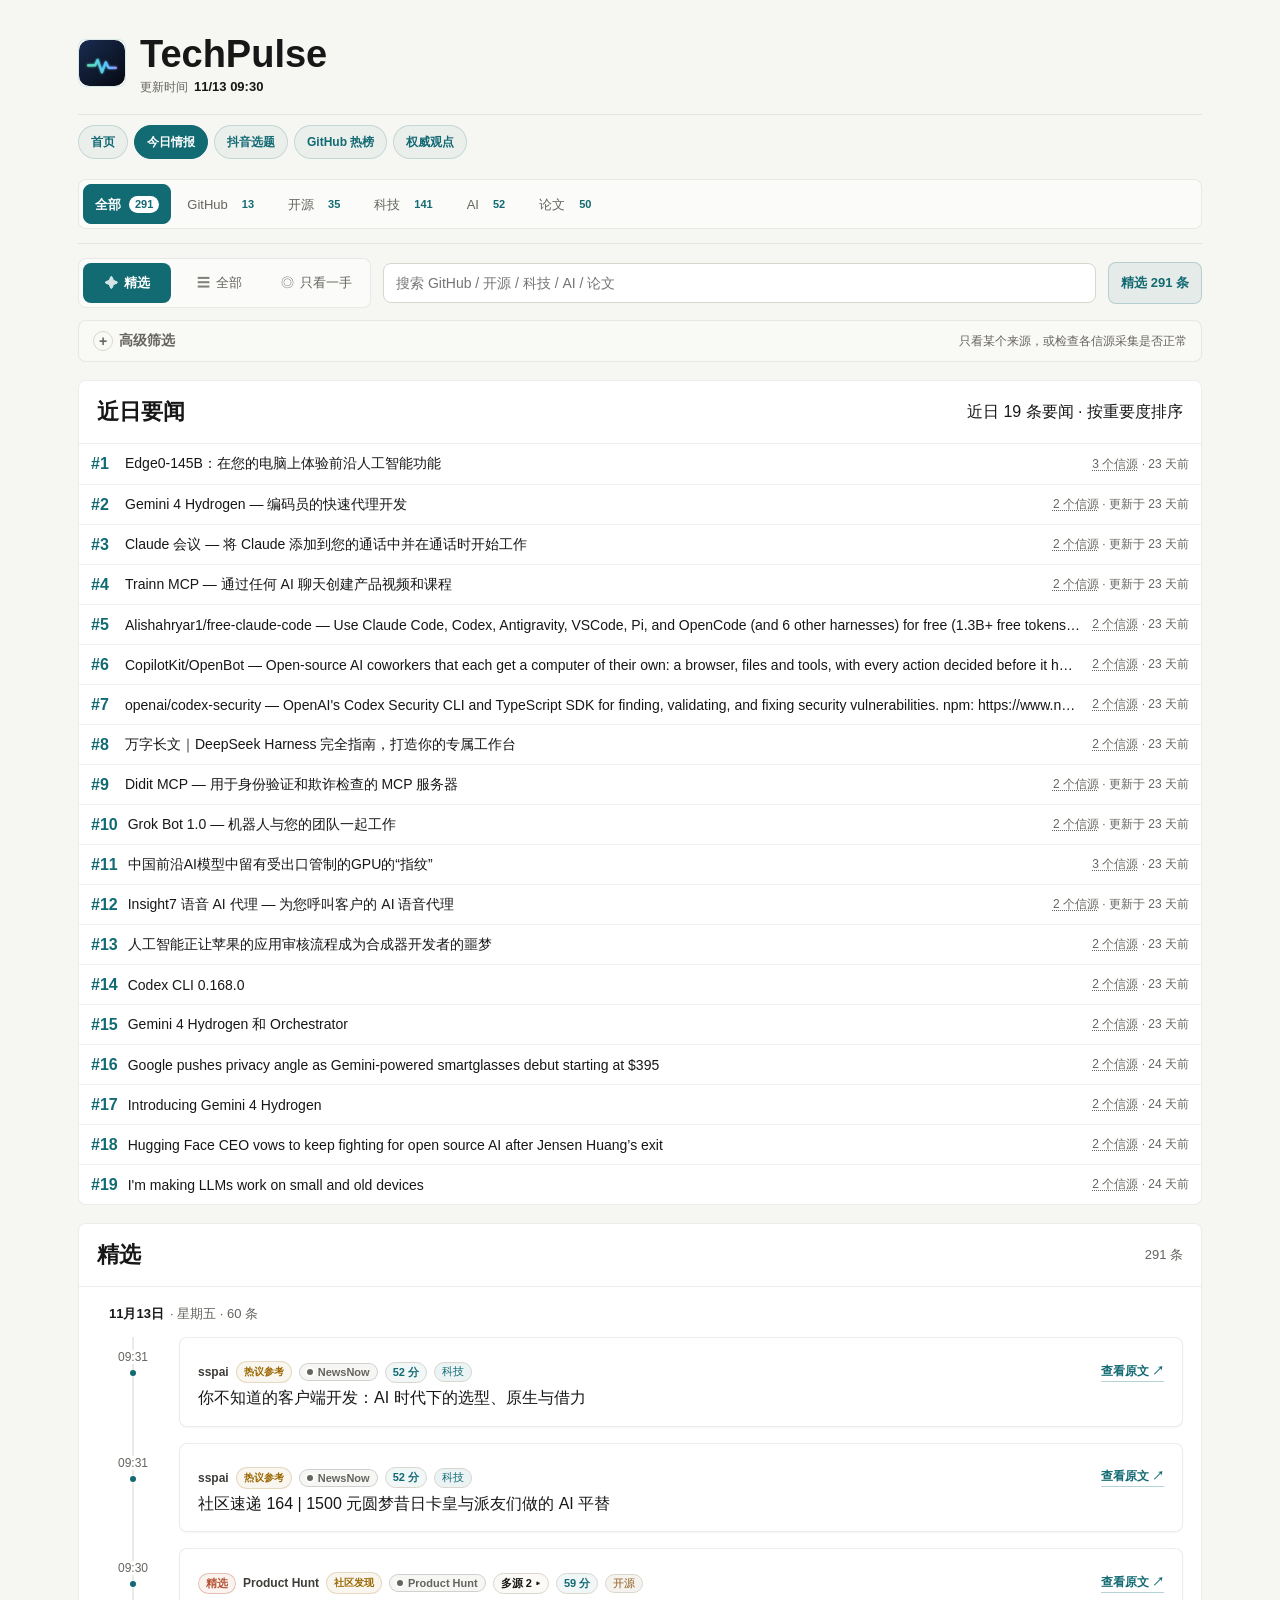
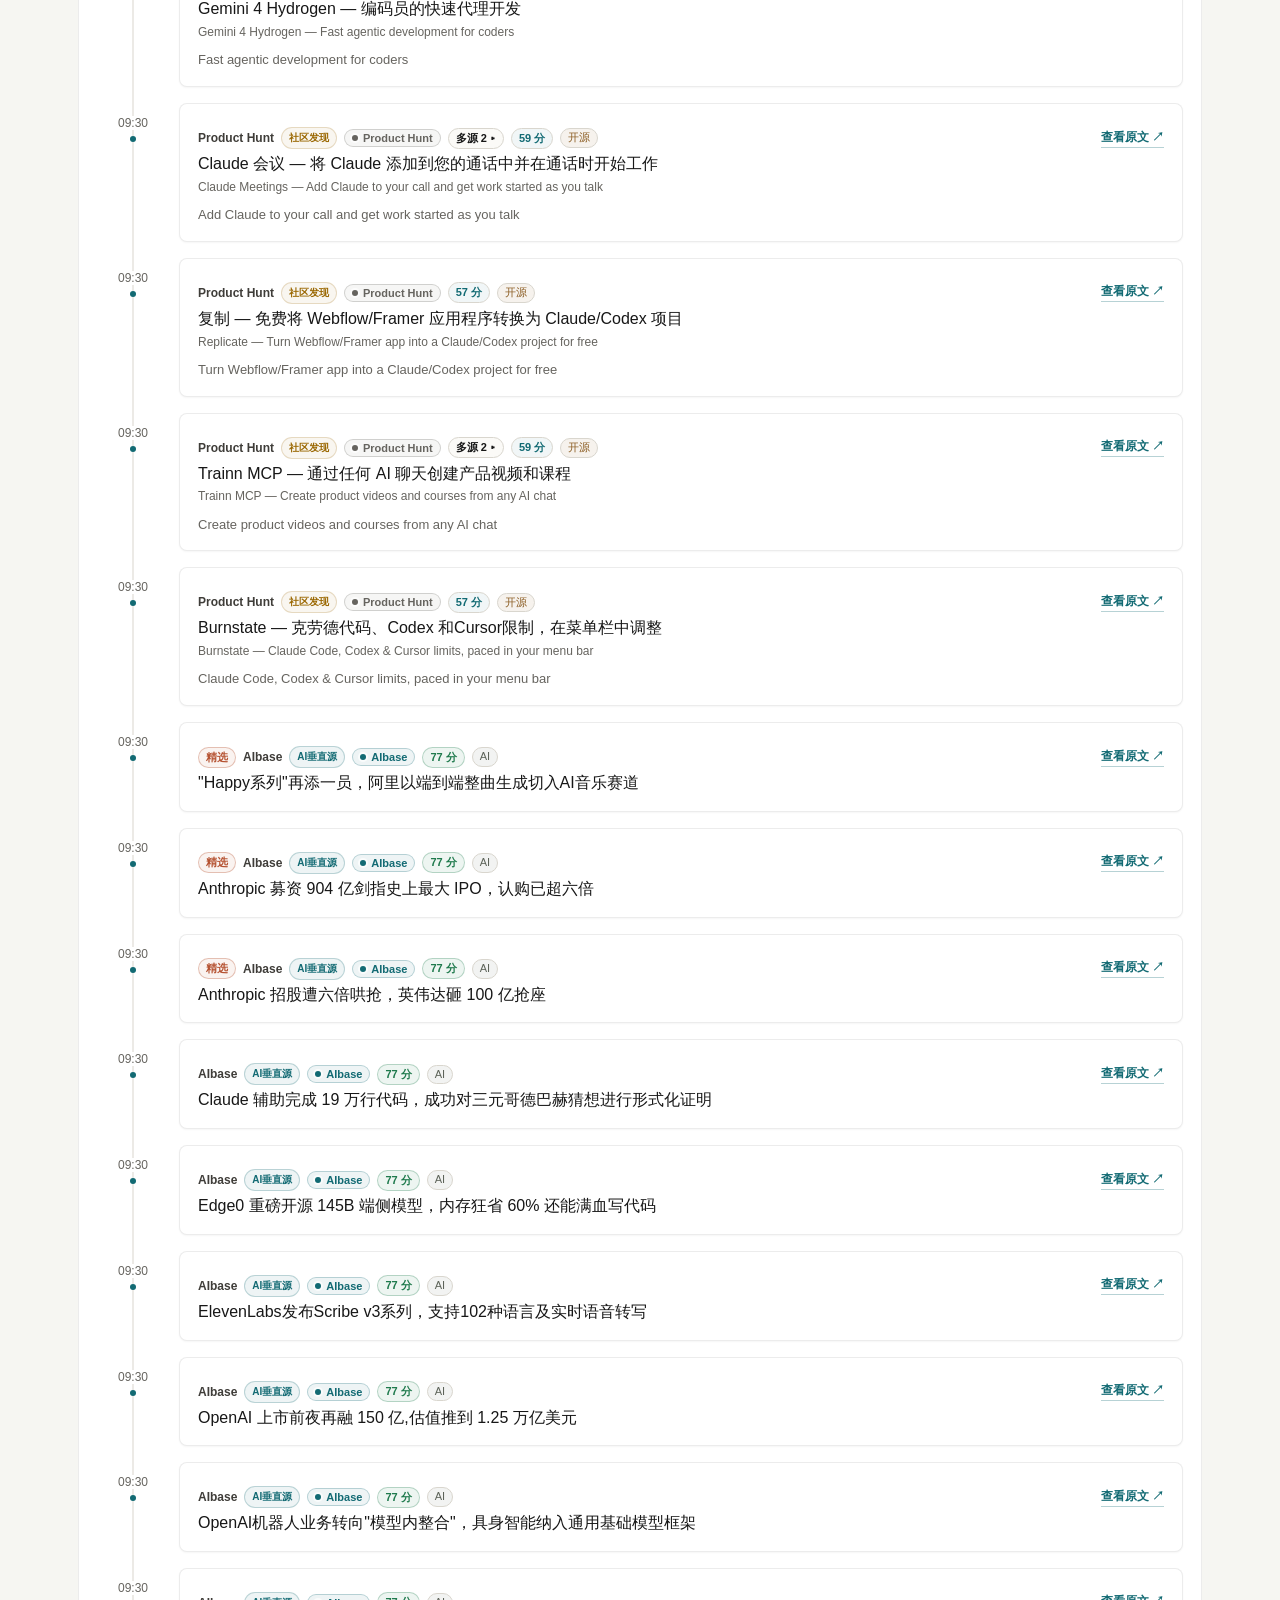
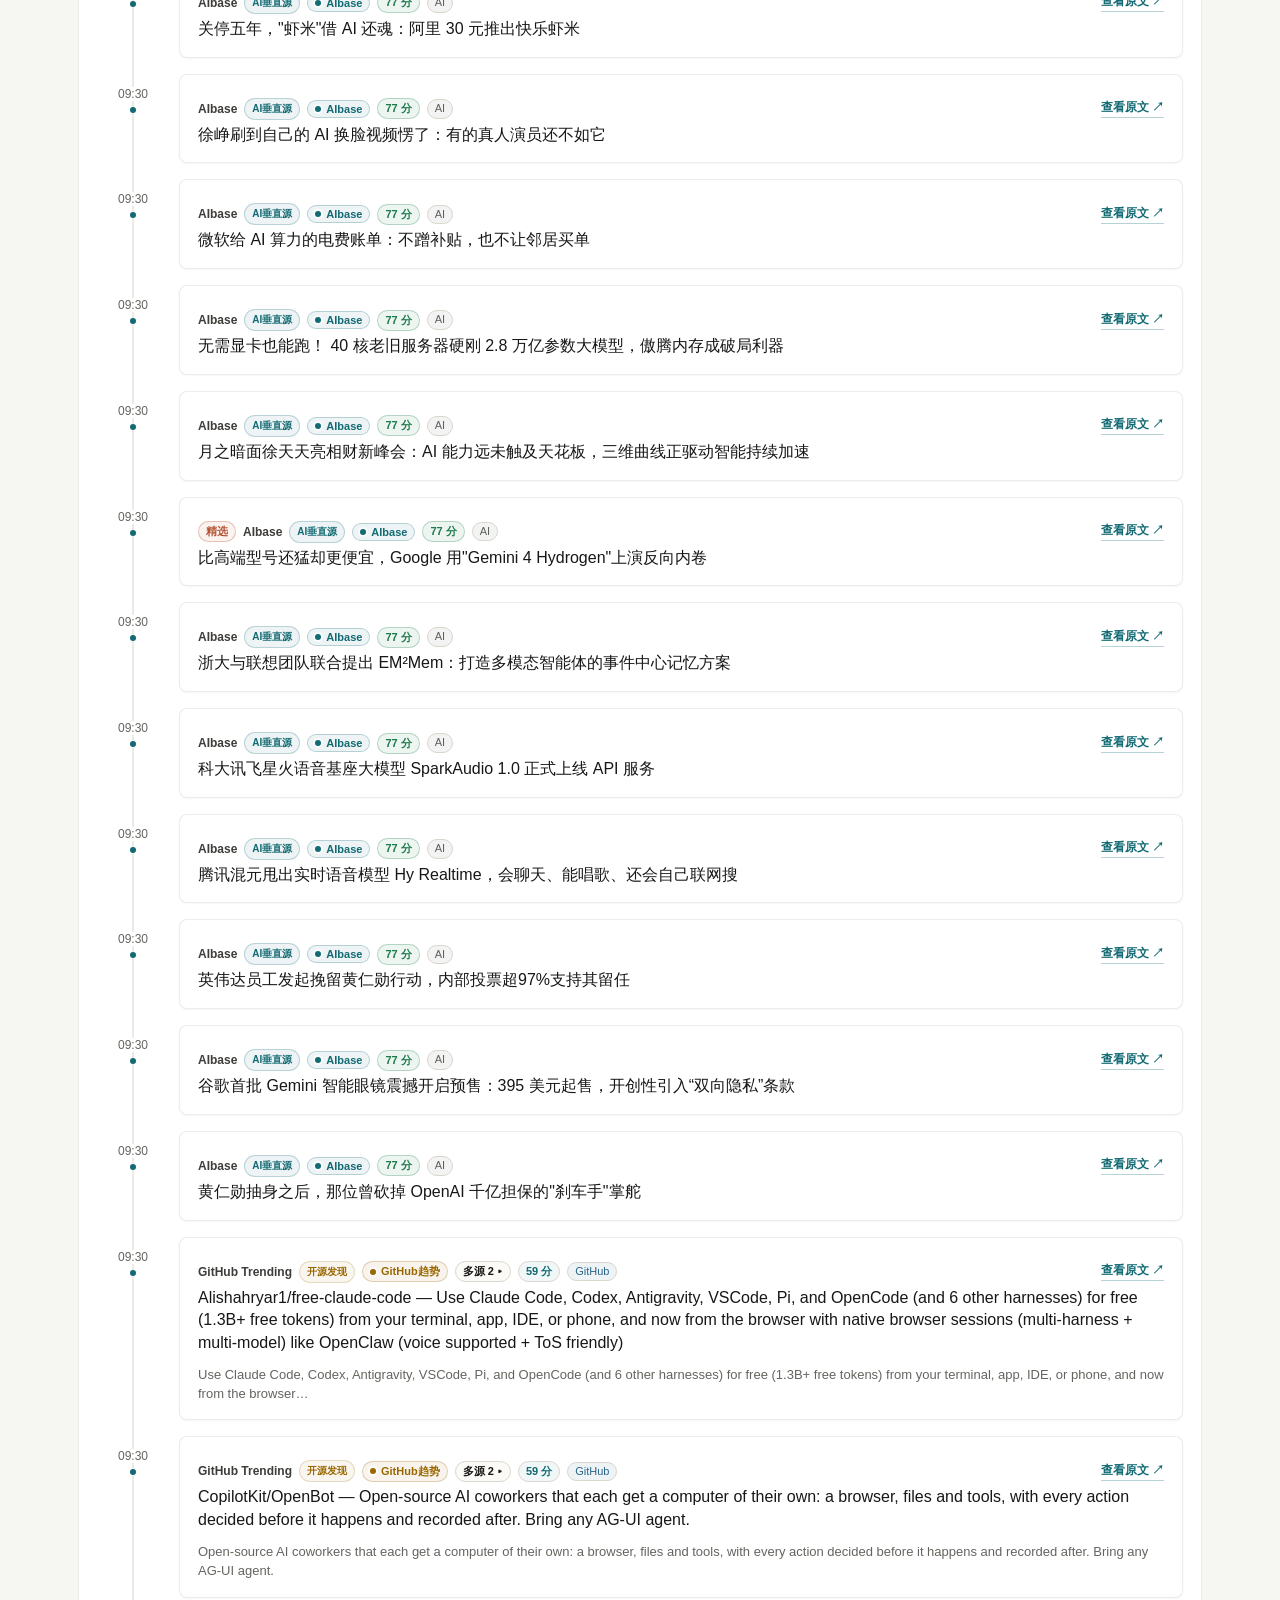
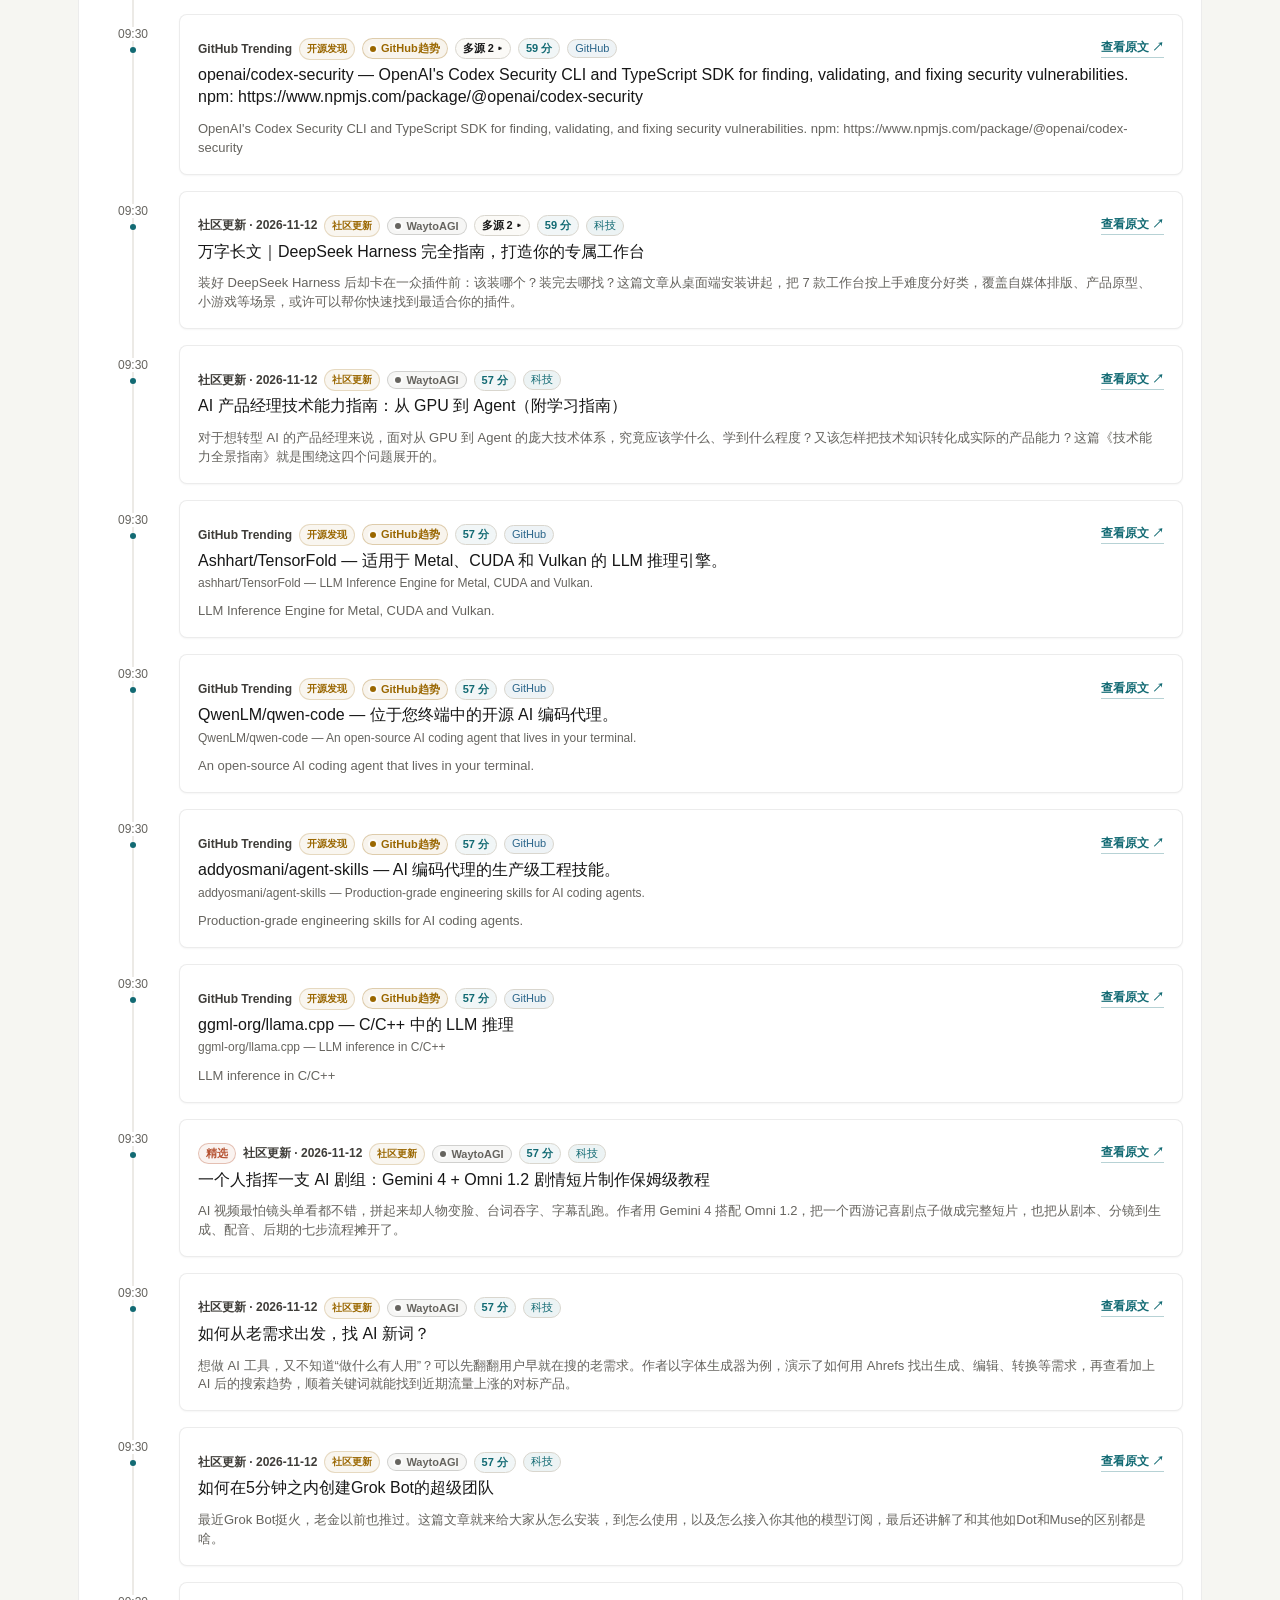
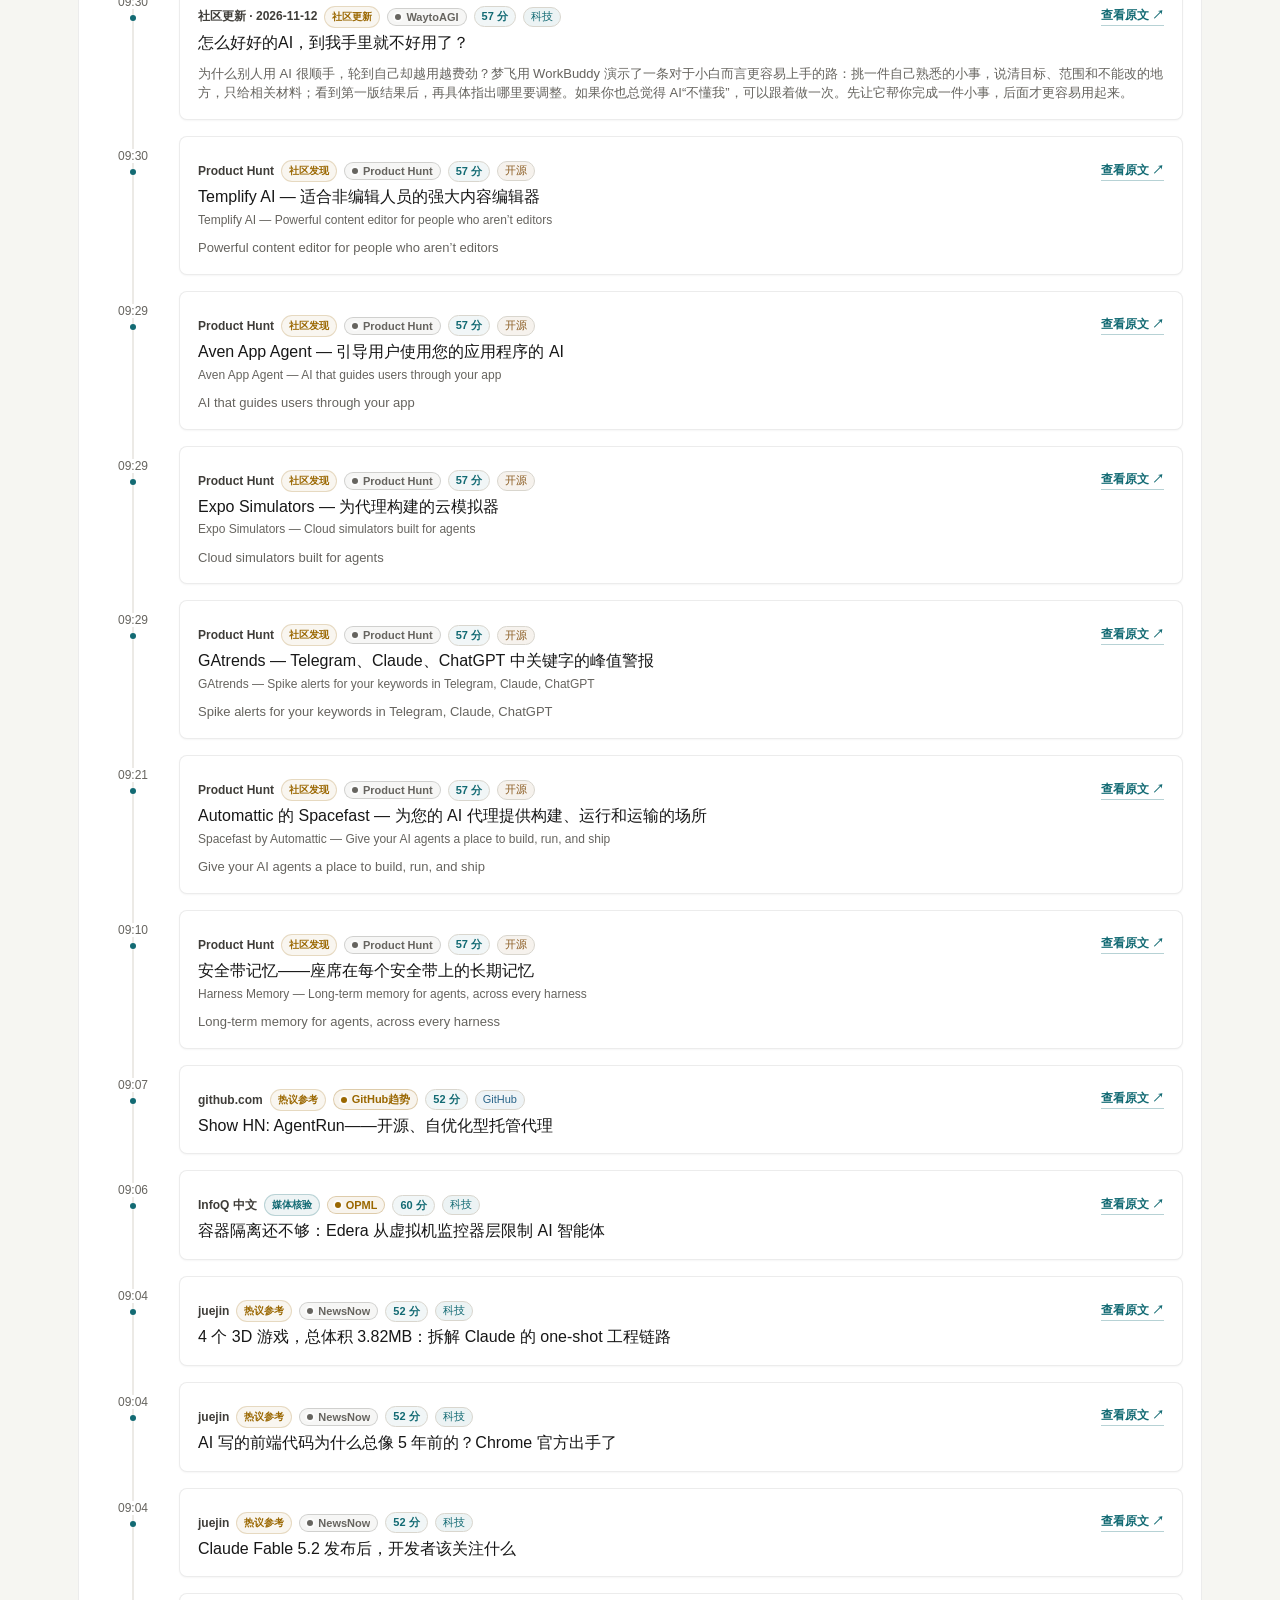
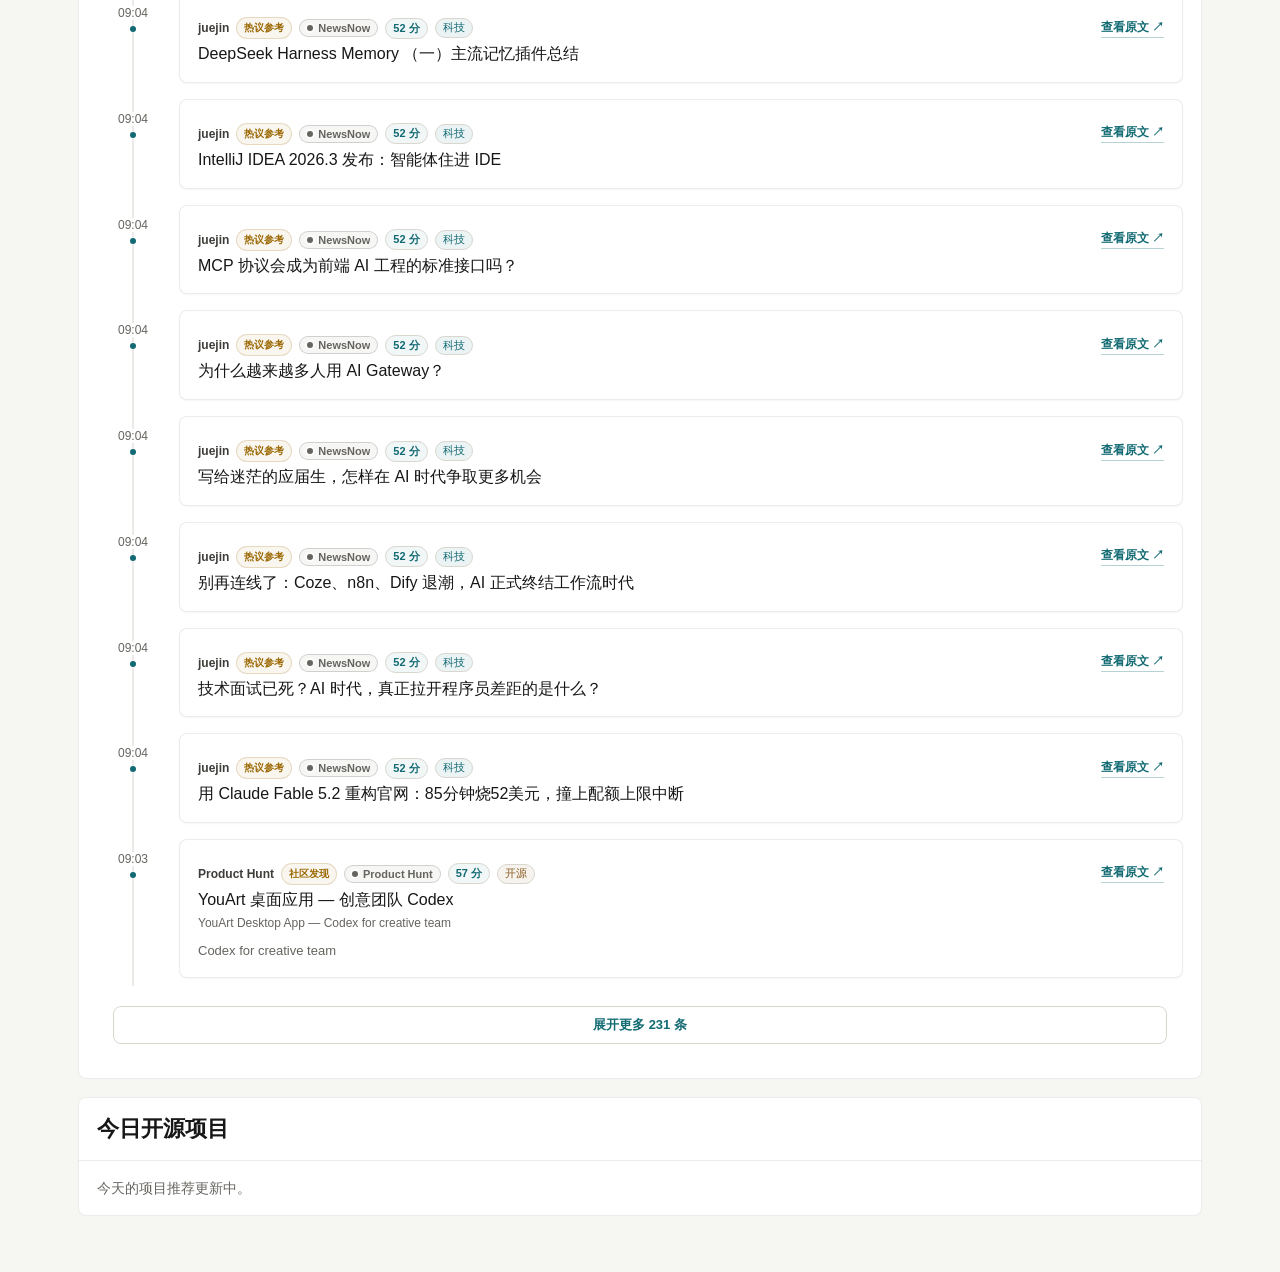
==== dashboard.html @ 5872a414 "feat: add overview homepage and subpage navigation" ====
<!doctype html>
<html lang="zh-CN" data-radar-view="mobile">
  <head>
    <meta charset="UTF-8" />
    <meta name="viewport" content="width=device-width, initial-scale=1.0" />
    <title>TechPulse｜一手科技与 AI 情报看板</title>
    <meta
      name="description"
      content="自动整理 GitHub 新动态、实用开源项目、科技前沿、AI 动态与 AI 论文；官方来源优先，原文直达。"
    />
    <link rel="alternate" type="application/rss+xml" title="TechPulse" href="/data/feed.xml" />
    <meta property="og:title" content="TechPulse｜一手科技与 AI 情报看板" />
    <meta
      property="og:description"
      content="自动整理 GitHub 新动态、实用开源项目、科技前沿、AI 动态与 AI 论文；官方来源优先，原文直达。"
    />
    <meta property="og:type" content="website" />
    <meta property="og:site_name" content="TechPulse" />
    <meta property="og:image:width" content="1200" />
    <meta property="og:image:height" content="630" />
    <meta property="og:image:alt" content="TechPulse 一手科技与 AI 情报看板" />
    <meta name="application-name" content="TechPulse" />
    <meta name="theme-color" content="#f6f6f2" />
    <meta name="mobile-web-app-capable" content="yes" />
    <meta name="apple-mobile-web-app-title" content="TechPulse" />
    <meta name="apple-mobile-web-app-capable" content="yes" />
    <meta name="apple-mobile-web-app-status-bar-style" content="default" />
    <meta name="twitter:card" content="summary_large_image" />
    <meta name="twitter:title" content="TechPulse｜一手科技与 AI 情报看板" />
    <meta
      name="twitter:description"
      content="自动整理 GitHub 新动态、实用开源项目、科技前沿、AI 动态与 AI 论文；官方来源优先，原文直达。"
    />
    <link rel="icon" href="./assets/logo.svg" type="image/svg+xml" />
    <link rel="icon" href="./assets/icons/favicon-32.png" sizes="32x32" type="image/png" />
    <link rel="apple-touch-icon" href="./assets/icons/apple-touch-icon.png" sizes="180x180" />
    <link rel="manifest" href="./site.webmanifest" />
    <script src="./assets/i18n/zh.js?v=i18n-1013a"></script>
    <script src="./assets/i18n.js?v=i18n-1013a"></script>
    <link rel="stylesheet" href="./assets/styles.css?v=home-subpages-1016a" />
    <link rel="stylesheet" href="./assets/service-status.css?v=20260909" />
  </head>
  <body data-dashboard-view="news">
    <a class="skip-link" href="#dashboardContent">跳到主要内容</a>
    <main class="shell" id="dashboardContent">
      <header class="hero">
        <div class="hero-main">
          <div class="hero-headline">
            <img class="hero-logo" src="./assets/logo.svg" alt="TechPulse Logo" />
            <div>
              <h1>TechPulse</h1>
              <div class="hero-updated hero-view-row">
                <span class="updated-label">更新时间</span>
                <span class="updated" id="updatedAt">加载中...</span>
              </div>
            </div>
          </div>
        </div>
        <nav class="dashboard-view-nav" aria-label="TechPulse 子页面">
          <a href="index.html">首页</a>
          <a href="dashboard.html?view=news" data-view-link="news">今日情报</a>
          <a href="dashboard.html?view=douyin" data-view-link="douyin">抖音选题</a>
          <a href="dashboard.html?view=github" data-view-link="github">GitHub 热榜</a>
          <a href="dashboard.html?view=voices" data-view-link="voices">权威观点</a>
        </nav>

        <section class="section-nav-wrap" aria-label="内容栏目">
          <div class="section-tabs" id="sectionTabs" role="tablist" aria-label="AI 新闻栏目"></div>
          <div class="section-scroll-hint" aria-hidden="true">左右滑动，查看更多栏目 →</div>
        </section>
      </header>

      <section class="service-status-panel" id="serviceStatusPanel" aria-live="polite" hidden></section>

      <section class="primary-controls">
        <div class="mode-switch curation-mode-switch" role="group" aria-label="精选/全部/只看一手切换">
          <button id="modeSelectedBtn" class="mode-btn active" type="button" aria-pressed="true">
            <span class="mode-btn-icon" aria-hidden="true">&#10022;</span>精选
          </button>
          <button id="modeAllBtn" class="mode-btn" type="button" aria-pressed="false">
            <span class="mode-btn-icon" aria-hidden="true">&#9776;</span>全部
          </button>
          <button id="officialOnlyBtn" class="mode-btn official-only-btn" type="button" aria-pressed="false">
            <span class="mode-btn-icon" aria-hidden="true">◎</span>只看一手
          </button>
        </div>
        <input id="searchInput" type="search" placeholder="搜索 GitHub / 开源 / 科技 / AI / 论文" aria-label="搜索科技与 AI 情报" />
        <div class="mode-hint" id="modeHint">精选加载中</div>
        <button class="clear-filters-btn" id="clearFiltersBtn" type="button" hidden>清除筛选</button>
      </section>

      <details class="advanced-panel">
          <summary>
            <span>高级筛选</span>
            <span class="advanced-hint">只看某个来源，或检查各信源采集是否正常</span>
          </summary>
          <div class="advanced-content">
            <div class="advanced-controls">
              <label class="field">
                <span>具体来源</span>
                <select id="siteSelect">
                  <option value="">全部站点</option>
                </select>
              </label>
            </div>
            <div class="data-source-indicator" id="dataSourceIndicator" hidden>
              <span id="dataSourceIndicatorText"></span>
              <button type="button" id="dataSourceResetBtn" class="data-source-reset-btn">恢复本地</button>
            </div>
            <div class="source-health" id="sourceHealth">源状态加载中...</div>
            <details class="source-detail-panel">
              <summary>查看源状态详情</summary>
              <div class="source-health-details" id="sourceHealthDetails"></div>
              <section class="source-status-table" id="sourceStatusTable" aria-label="源状态详情"></section>
            </details>
          </div>
      </details>


      <section class="list-wrap douyin-picks-wrap" id="douyinPicksWrap" aria-labelledby="douyinPicksTitle">
        <div class="douyin-picks-head">
          <div class="douyin-picks-heading">
            <span class="douyin-picks-eyebrow">DOUYIN CREATOR DESK</span>
            <h2 id="douyinPicksTitle">抖音科普 · 今日 5 个选题</h2>
            <p class="douyin-picks-intro">从近 48 小时信息流中筛选，兼顾一手信源、时效、多源关注和普通人能听懂的表达空间；事实与观点均以原文为准。</p>
          </div>
          <div class="douyin-picks-actions">
            <span id="douyinPicksMeta">正在挑选...</span>
            <button type="button" id="douyinPicksRefreshBtn" class="douyin-picks-refresh">换一批</button>
          </div>
        </div>
        <div class="douyin-picks-swipe-hint" aria-hidden="true">左右滑动查看 5 条选题 →</div>
        <div id="douyinPicksList" class="douyin-picks-list" aria-live="polite"></div>
      </section>

      <section class="list-wrap curated-board github-rankings-wrap" id="githubRankingsWrap" aria-labelledby="githubRankingsTitle" hidden>
        <div class="curated-board-head">
          <div class="curated-board-heading">
            <span class="curated-board-eyebrow">GITHUB TRENDING · OFFICIAL SOURCE</span>
            <h2 id="githubRankingsTitle">GitHub 周热榜 / 月热榜 TOP10</h2>
            <p>直接读取 GitHub 官方 Trending 页面，按周期新增 Star 排序；保留仓库原文与直达链接。</p>
          </div>
          <div class="ranking-switch" role="group" aria-label="切换 GitHub 热榜周期">
            <button id="githubWeeklyBtn" class="ranking-btn active" type="button" aria-pressed="true">周热榜</button>
            <button id="githubMonthlyBtn" class="ranking-btn" type="button" aria-pressed="false">月热榜</button>
          </div>
        </div>
        <div class="curated-board-meta" id="githubRankingMeta">等待 GitHub 官方数据...</div>
        <div id="githubRankingList" class="github-ranking-list" aria-live="polite"></div>
      </section>

      <section class="list-wrap curated-board authority-voices-wrap" id="authorityVoicesWrap" aria-labelledby="authorityVoicesTitle" hidden>
        <div class="curated-board-head">
          <div class="curated-board-heading">
            <span class="curated-board-eyebrow">AI VOICES · CURATED SOURCES</span>
            <h2 id="authorityVoicesTitle">AI 权威观点、会议与访谈</h2>
            <p>近 90 天精选官方实验室、研究机构、会议官方与明确标注的深度访谈；不把观点当作事实结论。</p>
          </div>
          <span class="curated-board-meta" id="authorityVoicesMeta">等待来源数据...</span>
        </div>
        <div class="authority-filter-row">
          <div class="authority-filter" role="tablist" aria-label="筛选观点类型">
            <button class="authority-filter-btn active" type="button" data-authority-filter="all" aria-pressed="true">全部</button>
            <button class="authority-filter-btn" type="button" data-authority-filter="viewpoint" aria-pressed="false">观点 / 研究</button>
            <button class="authority-filter-btn" type="button" data-authority-filter="interview" aria-pressed="false">访谈</button>
            <button class="authority-filter-btn" type="button" data-authority-filter="conference" aria-pressed="false">会议</button>
          </div>
          <div class="authority-trust-note"><strong>核验原则</strong><span>原文可追溯 · 观点明确标注 · 不做二次事实断言</span></div>
        </div>
        <div id="authorityVoicesList" class="authority-voices-list" aria-live="polite"></div>
      </section>

      <section class="list-wrap hot-board-wrap" id="hotBoardWrap" aria-label="近日要闻">
        <div class="list-head">
          <h2>近日要闻</h2>
          <span id="hotBoardMeta">按热度排序</span>
        </div>
        <div id="hotBoardList" class="hot-board-list"></div>
      </section>

      <section class="list-wrap top3-board-wrap" id="top3BoardWrap" aria-label="今日 TOP3 · 三口味锐评" hidden>
        <div class="list-head">
          <h2>今日 TOP3 · 三口味锐评</h2>
          <span id="top3BoardMeta"></span>
        </div>
        <div id="top3BoardList" class="top3-board-list"></div>
      </section>

      <section class="waytoagi-wrap" hidden>
        <div class="waytoagi-head">
          <h2>社区更新 · WaytoAGI</h2>
          <div class="waytoagi-tools">
            <div class="waytoagi-switch">
              <button id="waytoagiTodayBtn" class="waytoagi-btn active" type="button" aria-pressed="true">最近更新日</button>
              <button id="waytoagi7dBtn" class="waytoagi-btn" type="button" aria-pressed="false">近7日</button>
            </div>
            <span id="waytoagiUpdatedAt">加载中...</span>
          </div>
        </div>
        <div id="waytoagiMeta" class="waytoagi-meta"></div>
        <div id="waytoagiList" class="waytoagi-list"></div>
      </section>

      <section class="list-wrap" id="newsListWrap">
        <div class="list-head">
          <h2 id="listTitle">精选</h2>
          <div class="list-head-tools">
            <label id="allDedupeWrap" class="all-dedupe" for="allDedupeToggle">
              <input id="allDedupeToggle" type="checkbox" checked />
              <span class="all-dedupe-dot"></span>
              <span id="allDedupeLabel">去重开</span>
            </label>
            <span id="resultCount">0 条</span>
          </div>
        </div>
        <div id="newsList" class="news-list" aria-live="polite"></div>
      </section>

      <section class="list-wrap today-projects-wrap" id="todayProjectsWrap" aria-labelledby="todayProjectsTitle">
        <div class="list-head">
          <h2 id="todayProjectsTitle">今日开源项目</h2>
          <span id="todayProjectsMeta"></span>
        </div>
        <div id="todayProjectsList" class="today-projects-list" aria-live="polite">
          <p class="today-projects-empty">项目推荐加载中...</p>
        </div>
      </section>

    </main>

    <template id="itemTpl">
      <article class="news-card">
        <div class="news-card-body">
          <div class="meta-row">
            <span class="curated-badge" hidden>精选</span>
            <span class="site"></span>
            <span class="source"></span>
            <strong class="score-badge" hidden></strong>
          </div>
          <a class="title" target="_blank" rel="noopener noreferrer"></a>
          <p class="news-summary"></p>
          <div class="why-box" hidden>
            <span class="why-label">推荐理由：</span>
            <span class="why-text"></span>
          </div>
          <div class="persona-slot"></div>
        </div>
      </article>
    </template>
    <script src="./assets/app.js?v=home-subpages-1016a" defer></script>
  </body>
</html>
---- assets/styles.css ----
:root {
  --bg: #f6f6f2;
  --bg-alt: #eeecea;
  --surface: #ffffff;
  --surface-soft: #fbfaf7;
  --surface-alt: #f4f2ef;
  --ink: #171717;
  --ink-soft: #3f3d39;
  --muted: #66645f;
  --muted-soft: #8b8780;
  --line: #d9d6ce;
  --line-soft: rgba(23, 23, 23, 0.08);
  --accent: #126a73;
  --accent-warm: #b55231;
  --good: #1f7a4d;
  --warn: #9a6700;
  --bad: #b42318;
  --radius: 8px;
}

* {
  box-sizing: border-box;
}

html,
body {
  margin: 0;
  min-height: 100%;
  font-family: -apple-system, BlinkMacSystemFont, "Segoe UI", "Noto Sans SC", "Microsoft YaHei", sans-serif;
  color: var(--ink);
  background: var(--bg);
}

.skip-link {
  position: fixed;
  top: 12px;
  left: 12px;
  z-index: 100;
  border-radius: var(--radius);
  padding: 9px 12px;
  color: #f7fbfa;
  background: var(--accent);
  font-size: 13px;
  font-weight: 760;
  text-decoration: none;
  transform: translateY(-160%);
  transition: transform 160ms ease;
}

.skip-link:focus {
  transform: translateY(0);
}

button,
input,
select {
  font: inherit;
}

button {
  cursor: pointer;
}

.shell {
  max-width: 1160px;
  margin: 0 auto;
  padding: 30px 18px 56px;
}

.hero {
  display: grid;
  grid-template-columns: minmax(0, 1fr) auto;
  gap: 18px 28px;
  padding-bottom: 14px;
  border-bottom: 1px solid var(--line-soft);
}

.hero-main {
  min-width: 0;
}

.hero-headline {
  display: flex;
  gap: 14px;
  align-items: center;
}

.hero-headline > div {
  min-width: 0;
}

.hero-logo {
  width: 48px;
  height: 48px;
  border: 1px solid rgba(18, 106, 115, 0.16);
  border-radius: var(--radius);
  background: var(--surface);
}

.hero h1 {
  margin: 4px 0 0;
  font-size: 38px;
  line-height: 1.08;
  overflow-wrap: break-word;
}

.hero-updated {
  display: flex;
  align-items: baseline;
  gap: 6px;
  margin: 4px 0 0;
  font-size: 13px;
  color: var(--muted);
}

.hero-meta {
  align-self: center;
  display: grid;
  gap: 6px;
  min-width: 178px;
  padding: 0;
  border: 0;
  border-radius: var(--radius);
  background: transparent;
  justify-items: end;
  text-align: right;
}

.updated-label {
  color: var(--muted);
  font-size: 12px;
}

.updated {
  color: var(--ink);
  font-size: 13px;
  font-weight: 700;
}

.source-status-pill {
  display: inline-flex;
  width: max-content;
  max-width: 100%;
  align-items: center;
  gap: 6px;
  border: 1px solid rgba(31, 122, 77, 0.18);
  border-radius: 999px;
  padding: 5px 9px;
  color: var(--good);
  background: rgba(31, 122, 77, 0.07);
  font-size: 12px;
  font-weight: 740;
}

.source-status-pill.warn {
  color: var(--warn);
  border-color: rgba(154, 103, 0, 0.22);
  background: rgba(154, 103, 0, 0.08);
}

.source-status-pill.bad {
  color: var(--bad);
  border-color: rgba(180, 35, 24, 0.22);
  background: rgba(180, 35, 24, 0.07);
}

.hero-links {
  display: flex;
  flex-wrap: wrap;
  justify-content: flex-end;
  gap: 6px;
  margin-top: 4px;
}

.hero-link {
  display: inline-flex;
  align-items: center;
  justify-content: center;
  min-height: 30px;
  border: 1px solid rgba(18, 106, 115, 0.2);
  border-radius: 999px;
  padding: 5px 10px;
  color: var(--accent);
  background: rgba(18, 106, 115, 0.06);
  font-size: 12px;
  font-weight: 740;
  line-height: 1;
  text-decoration: none;
  white-space: nowrap;
}

.hero-link:hover {
  border-color: rgba(18, 106, 115, 0.36);
  background: rgba(18, 106, 115, 0.1);
}

.section-nav-wrap {
  grid-column: 1 / -1;
  display: grid;
  gap: 10px;
  padding-top: 2px;
}

.section-tabs {
  display: flex;
  gap: 4px;
  align-items: center;
  overflow-x: auto;
  scrollbar-width: none;
  -webkit-overflow-scrolling: touch;
  border: 1px solid var(--line-soft);
  border-radius: var(--radius);
  padding: 4px;
  background: rgba(255, 255, 255, 0.52);
}

.section-tabs::-webkit-scrollbar {
  display: none;
}

.section-scroll-hint {
  display: none;
}

.section-tab {
  flex: 0 0 auto;
  min-height: 40px;
  display: inline-flex;
  align-items: center;
  gap: 8px;
  border: 1px solid transparent;
  border-radius: var(--radius);
  padding: 0 11px;
  color: var(--muted);
  background: transparent;
  font-size: 13px;
}

.section-tab span,
.section-tab strong {
  line-height: 1;
  white-space: nowrap;
}

.section-tab strong {
  min-width: 22px;
  border-radius: 999px;
  padding: 3px 6px;
  color: var(--accent);
  background: transparent;
  font-size: 11px;
  text-align: center;
}

.section-tab.active {
  color: #fff;
  border-color: var(--accent);
  background: var(--accent);
  font-weight: 780;
}

.section-tab.active strong {
  color: var(--accent);
  background: #fff;
}

.primary-controls {
  margin-top: 14px;
  display: grid;
  grid-template-columns: auto minmax(0, 1fr) auto auto;
  gap: 12px;
  align-items: center;
}

/* 清除筛选按钮 hidden 时，隐藏项仍会占用第4列的 gap track，
   导致本行右边缘比 .section-tabs 短一个 gap 宽度——收窄为 3 列补齐右边缘。
   只在桌面生效：760px 以下 .primary-controls 是另一套 2 列/整行布局，不受此问题影响。 */
@media (min-width: 761px) {
  .primary-controls:has(> .clear-filters-btn[hidden]) {
    grid-template-columns: auto minmax(0, 1fr) auto;
  }
}

input,
select {
  width: 100%;
  border: 1px solid var(--line);
  background: var(--surface);
  color: var(--ink);
  border-radius: var(--radius);
  padding: 11px 12px;
  font-size: 14px;
}

input:focus,
select:focus,
button:focus-visible,
summary:focus-visible {
  outline: 2px solid rgba(18, 106, 115, 0.35);
  outline-offset: 2px;
}

.mode-hint {
  min-height: 42px;
  display: grid;
  place-items: center;
  border: 1px solid rgba(18, 106, 115, 0.22);
  border-radius: var(--radius);
  padding: 0 12px;
  color: var(--accent);
  background: rgba(18, 106, 115, 0.07);
  font-size: 13px;
  font-weight: 720;
  white-space: nowrap;
}

.clear-filters-btn,
.empty-reset-btn {
  min-height: 42px;
  border: 1px solid rgba(181, 82, 49, 0.28);
  border-radius: var(--radius);
  padding: 0 13px;
  color: var(--accent-warm);
  background: rgba(181, 82, 49, 0.06);
  font-size: 13px;
  font-weight: 720;
  white-space: nowrap;
}

.clear-filters-btn:hover,
.empty-reset-btn:hover {
  border-color: rgba(181, 82, 49, 0.46);
  background: rgba(181, 82, 49, 0.1);
}

.advanced-panel {
  margin-top: 12px;
  border: 1px solid rgba(23, 23, 23, 0.08);
  border-radius: var(--radius);
  background: rgba(251, 250, 247, 0.66);
}

.advanced-panel > summary {
  position: relative;
  display: flex;
  justify-content: space-between;
  gap: 12px;
  align-items: center;
  padding: 11px 14px 11px 40px;
  color: var(--ink);
  font-size: 14px;
  font-weight: 700;
  list-style: none;
  cursor: pointer;
}

.advanced-panel:not([open]) > summary {
  color: var(--muted);
  font-weight: 650;
}

.advanced-panel > summary::-webkit-details-marker {
  display: none;
}

.advanced-panel > summary::before {
  content: "+";
  width: 18px;
  height: 18px;
  position: absolute;
  left: 14px;
  top: 50%;
  transform: translateY(-50%);
  display: grid;
  place-items: center;
  border: 1px solid var(--line);
  border-radius: 50%;
  color: var(--muted);
  font-weight: 700;
}

.advanced-panel > summary > span:first-child {
  min-width: 0;
}

.advanced-panel[open] > summary::before {
  content: "-";
}

.advanced-hint {
  color: var(--muted);
  font-size: 12px;
  font-weight: 400;
  white-space: nowrap;
}

.advanced-content {
  display: grid;
  gap: 14px;
  padding: 0 14px 14px;
  border-top: 1px solid var(--line-soft);
}

.advanced-controls {
  display: grid;
  grid-template-columns: minmax(0, 320px);
  gap: 10px;
  align-items: end;
  padding-top: 14px;
}

.field {
  display: grid;
  gap: 6px;
  color: var(--muted);
  font-size: 12px;
}

.mode-switch {
  display: inline-flex;
  gap: 4px;
  align-items: center;
  border: 1px solid var(--line-soft);
  border-radius: var(--radius);
  padding: 4px;
  background: rgba(255, 255, 255, 0.52);
}

.mode-btn {
  min-height: 40px;
  border: 0;
  border-radius: var(--radius);
  background: transparent;
  color: var(--muted);
  padding: 0 14px;
  font-size: 13px;
}

.mode-btn.active {
  background: var(--accent);
  color: #fff;
  font-weight: 780;
}

.all-dedupe {
  display: none;
  min-height: 40px;
  align-items: center;
  gap: 8px;
  border: 1px solid var(--line);
  border-radius: var(--radius);
  padding: 0 12px;
  font-size: 13px;
  color: var(--muted);
  background: var(--surface-soft);
  cursor: pointer;
  user-select: none;
}

.all-dedupe.show {
  display: inline-flex;
}

.all-dedupe input {
  position: absolute;
  opacity: 0;
  width: 0;
  height: 0;
}

.all-dedupe-dot {
  width: 12px;
  height: 12px;
  border-radius: 50%;
  border: 1px solid rgba(23, 23, 23, 0.25);
  background: rgba(23, 23, 23, 0.16);
}

.all-dedupe input:checked + .all-dedupe-dot {
  border-color: rgba(18, 106, 115, 0.65);
  background: var(--accent);
}

.source-health {
  display: grid;
  gap: 10px;
}

.source-health-summary {
  display: flex;
  min-width: 0;
  align-items: center;
  justify-content: space-between;
  gap: 12px;
  border: 1px solid rgba(31, 122, 77, 0.16);
  border-radius: var(--radius);
  padding: 11px 12px;
  color: var(--muted);
  background: rgba(31, 122, 77, 0.05);
  font-size: 13px;
  line-height: 1.4;
}

.source-health-summary strong {
  color: var(--good);
  font-size: 15px;
}

.source-health-summary.warn {
  border-color: rgba(154, 103, 0, 0.2);
  background: rgba(154, 103, 0, 0.07);
}

.source-health-summary.warn strong {
  color: var(--warn);
}

.source-health-summary.bad {
  border-color: rgba(180, 35, 24, 0.22);
  background: rgba(180, 35, 24, 0.06);
}

.source-health-summary.bad strong {
  color: var(--bad);
}

.source-health-fail-bad {
  color: var(--bad);
  font-weight: 700;
}

.source-detail-panel {
  border: 1px solid var(--line-soft);
  border-radius: var(--radius);
  background: rgba(255, 255, 255, 0.48);
  overflow: hidden;
}

.source-detail-panel > summary {
  display: flex;
  align-items: center;
  justify-content: space-between;
  gap: 10px;
  padding: 10px 12px;
  color: var(--accent);
  font-size: 13px;
  font-weight: 760;
  cursor: pointer;
  list-style: none;
}

.source-detail-panel > summary::-webkit-details-marker {
  display: none;
}

.source-detail-panel > summary::after {
  content: "+";
  color: var(--muted);
  font-weight: 800;
}

.source-detail-panel[open] > summary::after {
  content: "-";
}

.source-health-details {
  display: grid;
  gap: 10px;
  padding: 0 12px 12px;
}

.source-health-hint {
  color: var(--muted);
  font-size: 12px;
  line-height: 1.4;
}

.source-health-authors-toggle {
  align-self: start;
  border: 1px solid var(--line);
  border-radius: var(--radius);
  padding: 6px 10px;
  color: var(--accent);
  background: var(--surface-soft);
  font: inherit;
  font-size: 12px;
  cursor: pointer;
}

.source-health-authors-toggle:hover,
.source-health-authors-toggle:focus-visible {
  border-color: var(--accent);
  outline: none;
}

.health-author-list {
  border: 1px solid var(--line);
  border-radius: var(--radius);
  padding: 10px 12px;
  background: var(--surface-soft);
}

.health-author-list-title {
  font-size: 13px;
  font-weight: 700;
}

.health-author-list-meta {
  margin-top: 3px;
  color: var(--muted);
  font-size: 12px;
}

.health-author-list-items {
  display: flex;
  max-height: 220px;
  margin-top: 9px;
  gap: 6px;
  overflow: auto;
  flex-wrap: wrap;
  align-content: flex-start;
}

.health-author-list-items button {
  border: 1px solid var(--line);
  border-radius: 999px;
  padding: 3px 7px;
  color: var(--ink-soft);
  background: var(--surface);
  font: inherit;
  font-size: 12px;
  line-height: 1.25;
  cursor: pointer;
}

.health-author-list-items button:hover,
.health-author-list-items button:focus-visible {
  border-color: var(--accent);
  color: var(--accent);
  outline: none;
}

.source-status-table {
  padding: 0 12px 12px;
}

.source-table {
  display: grid;
  border: 1px solid var(--line-soft);
  border-radius: var(--radius);
  overflow: hidden;
  background: var(--surface);
}

.source-table-row {
  display: grid;
  grid-template-columns: minmax(160px, 1.4fr) minmax(96px, 0.8fr) minmax(64px, 0.5fr) minmax(56px, 0.4fr);
  gap: 10px;
  align-items: center;
  border-top: 1px solid var(--line-soft);
  padding: 9px 10px;
  color: var(--muted);
  font-size: 12px;
}

.source-table-row:first-child {
  border-top: 0;
}

.source-table-head {
  color: var(--ink-soft);
  background: rgba(246, 246, 242, 0.74);
  font-weight: 780;
}

.source-table-row span {
  min-width: 0;
  overflow: hidden;
  text-overflow: ellipsis;
  white-space: nowrap;
}

.source-table-row .ok {
  color: var(--good);
  font-weight: 760;
}

.source-table-row .bad {
  color: var(--bad);
  font-weight: 760;
}

.source-table-foot {
  display: block;
  color: var(--ink-soft);
  background: rgba(246, 246, 242, 0.74);
  font-weight: 780;
  text-align: right;
}

.list-wrap,
.waytoagi-wrap {
  margin-top: 18px;
  border: 1px solid var(--line-soft);
  border-radius: var(--radius);
  background: var(--surface);
  overflow: hidden;
}

.list-wrap {
  background: var(--surface);
}

/* 双色交替：WaytoAGI 版块用深一档的底色，与伯乐精选 / AI信号流形成节奏感 */
.waytoagi-wrap {
  background: var(--bg-alt);
  border-color: rgba(23, 23, 23, 0.12);
}

.list-head,
.waytoagi-head {
  padding: 16px 18px;
  display: flex;
  flex-wrap: nowrap;
  justify-content: space-between;
  align-items: center;
  gap: 12px;
  border-bottom: 1px solid var(--line-soft);
  background: var(--surface);
}

/* WaytoAGI header 用对应的深档底色 */
.waytoagi-head {
  background: var(--surface-alt);
  border-bottom-color: rgba(23, 23, 23, 0.1);
}

.list-head h2,
.waytoagi-head h2 {
  margin: 0;
  font-size: 22px;
}

#resultCount,
#waytoagiUpdatedAt {
  color: var(--muted);
  font-size: 13px;
  white-space: nowrap;
}

.list-head-tools {
  display: flex;
  align-items: center;
  justify-content: flex-end;
  gap: 10px;
  min-width: 0;
  flex-wrap: wrap;
}

.bole-more-btn,
.list-more-btn {
  display: block;
  width: calc(100% - 32px);
  margin: 0 16px 16px;
  border: 1px solid var(--line);
  border-radius: var(--radius);
  background: var(--surface);
  color: var(--accent);
  cursor: pointer;
  font-size: 13px;
  font-weight: 760;
  min-height: 38px;
}

.bole-more-btn:hover,
.list-more-btn:hover {
  border-color: rgba(18, 106, 115, 0.38);
  background: rgba(18, 106, 115, 0.06);
}

.list-more-btn {
  margin-top: 12px;
}

.bole-empty {
  grid-column: 1 / -1;
  border: 1px dashed var(--line);
  border-radius: var(--radius);
  padding: 14px;
  color: var(--muted);
  font-size: 13px;
}

.intel-card-meta {
  display: flex;
  flex-wrap: wrap;
  gap: 7px;
  align-items: center;
  color: var(--muted);
  font-size: 12px;
}

.intel-score {
  color: var(--accent);
}

.top-story-title,
.intel-title {
  color: var(--ink);
  font-weight: 790;
  line-height: 1.38;
  letter-spacing: 0;
  overflow-wrap: anywhere;
}

.original-action,
.original-link {
  color: var(--accent);
  font-size: 12px;
  font-weight: 760;
  text-decoration: none;
}

.original-action {
  justify-self: start;
  border-bottom: 1px solid rgba(18, 106, 115, 0.3);
  padding-bottom: 1px;
}

.original-link {
  margin-left: auto;
}

.original-link:hover {
  text-decoration: underline;
}

.intel-reason {
  margin: 0;
  color: var(--muted);
  font-size: 13px;
  line-height: 1.48;
  overflow-wrap: anywhere;
}

.intel-tags,
.intel-card-sources,
.intel-sources {
  display: flex;
  flex-wrap: wrap;
  gap: 6px;
  align-items: center;
}

.signal-tag,
.intel-tags > span,
.intel-card-sources > span,
.intel-card-sources > strong,
.intel-sources {
  border: 1px solid var(--line);
  border-radius: 999px;
  padding: 3px 7px;
  color: var(--muted);
  background: rgba(255, 255, 255, 0.72);
  font-size: 11px;
  line-height: 1.25;
}

.intel-tags > span {
  color: var(--accent);
  border-color: rgba(18, 106, 115, 0.22);
  background: rgba(18, 106, 115, 0.07);
  font-weight: 720;
}

.signal-tag.tone-official,
.ai-tag.tone-official {
  color: var(--good);
  border-color: rgba(31, 122, 77, 0.32);
  background: rgba(31, 122, 77, 0.08);
}

.signal-tag.tone-hot,
.ai-tag.tone-hot,
.signal-tag.tone-community,
.ai-tag.tone-community {
  color: var(--accent-warm);
  border-color: rgba(181, 82, 49, 0.32);
  background: rgba(181, 82, 49, 0.08);
}

.signal-tag.tone-models,
.ai-tag.tone-models {
  color: #2a658a;
  border-color: rgba(42, 101, 138, 0.3);
  background: rgba(42, 101, 138, 0.08);
}

.signal-tag.tone-devtools,
.ai-tag.tone-devtools {
  color: var(--accent);
  border-color: rgba(18, 106, 115, 0.28);
  background: rgba(18, 106, 115, 0.08);
}

.signal-tag.tone-aggregate,
.ai-tag.tone-aggregate {
  color: #5f6b75;
  border-color: rgba(95, 107, 117, 0.28);
  background: rgba(95, 107, 117, 0.08);
}

.signal-tag.tone-research,
.ai-tag.tone-research {
  color: #6b568f;
  border-color: rgba(107, 86, 143, 0.3);
  background: rgba(107, 86, 143, 0.08);
}

.signal-tag.tone-products,
.ai-tag.tone-products {
  color: #8a5b20;
  border-color: rgba(138, 91, 32, 0.3);
  background: rgba(138, 91, 32, 0.08);
}

.signal-tag.tone-creator,
.ai-tag.tone-creator {
  color: #874860;
  border-color: rgba(135, 72, 96, 0.3);
  background: rgba(135, 72, 96, 0.08);
}

.signal-tag.tone-industry,
.ai-tag.tone-industry {
  color: #5c6258;
  border-color: rgba(92, 98, 88, 0.3);
  background: rgba(92, 98, 88, 0.08);
}

.signal-tag.tone-strong,
.ai-tag.tone-strong {
  color: var(--good);
  border-color: rgba(31, 122, 77, 0.28);
  background: rgba(31, 122, 77, 0.08);
}

.signal-tag.tone-default,
.ai-tag.tone-default {
  color: var(--muted);
  border-color: rgba(102, 100, 95, 0.26);
  background: rgba(102, 100, 95, 0.06);
}

.source-chip {
  display: inline-flex;
  min-width: 0;
  align-items: center;
  gap: 5px;
}

.source-dot {
  width: 6px;
  height: 6px;
  flex: 0 0 auto;
  border-radius: 50%;
  background: currentColor;
  box-shadow: 0 0 0 2px rgba(255, 255, 255, 0.72);
}

.source-chip-label {
  min-width: 0;
  overflow: hidden;
  text-overflow: ellipsis;
  white-space: nowrap;
}

.kind-official {
  color: var(--good);
  border-color: rgba(31, 122, 77, 0.28);
  background: rgba(31, 122, 77, 0.08);
}

.kind-hot {
  color: var(--accent-warm);
  border-color: rgba(181, 82, 49, 0.3);
  background: rgba(181, 82, 49, 0.08);
}

.kind-aihub {
  color: var(--accent);
  border-color: rgba(18, 106, 115, 0.26);
  background: rgba(18, 106, 115, 0.07);
}

.kind-builders,
.kind-newsletter {
  color: var(--warn);
  border-color: rgba(154, 103, 0, 0.28);
  background: rgba(154, 103, 0, 0.07);
}

.kind-creator {
  color: #874860;
  border-color: rgba(135, 72, 96, 0.28);
  background: rgba(135, 72, 96, 0.07);
}

.kind-aggregate,
.kind-blogs,
.kind-default {
  color: var(--muted);
  border-color: rgba(102, 100, 95, 0.26);
  background: rgba(102, 100, 95, 0.06);
}

.source-chip.kind-official {
  color: var(--good);
  border-color: rgba(31, 122, 77, 0.28);
  background: rgba(31, 122, 77, 0.08);
}

.source-chip.kind-hot {
  color: var(--accent-warm);
  border-color: rgba(181, 82, 49, 0.3);
  background: rgba(181, 82, 49, 0.08);
}

.source-chip.kind-aihub {
  color: var(--accent);
  border-color: rgba(18, 106, 115, 0.26);
  background: rgba(18, 106, 115, 0.07);
}

.source-chip.kind-builders,
.source-chip.kind-newsletter {
  color: var(--warn);
  border-color: rgba(154, 103, 0, 0.28);
  background: rgba(154, 103, 0, 0.07);
}

.source-chip.kind-creator {
  color: #874860;
  border-color: rgba(135, 72, 96, 0.28);
  background: rgba(135, 72, 96, 0.07);
}

.source-chip.kind-aggregate,
.source-chip.kind-blogs,
.source-chip.kind-default {
  color: var(--muted);
  border-color: rgba(102, 100, 95, 0.26);
  background: rgba(102, 100, 95, 0.06);
}

.intel-sources {
  justify-self: start;
  border-radius: var(--radius);
  line-height: 1.35;
}

.news-list {
  padding: 8px 18px 18px;
  gap: 8px;
}

.intel-card {
  min-width: 0;
  display: grid;
  gap: 8px;
  border: 1px solid var(--line);
  border-radius: var(--radius);
  padding: 13px 14px;
  background: var(--surface);
  transition: transform 0.18s ease, box-shadow 0.18s ease, border-color 0.18s ease;
}

.intel-card:hover {
  border-color: rgba(18, 106, 115, 0.32);
  background: #fff;
}

.intel-card-rank {
  color: var(--accent);
  font-weight: 800;
}

.intel-title {
  display: block;
  font-size: 16px;
  text-decoration: none;
}

.intel-title:hover {
  color: var(--accent);
}

.intel-score.hot {
  color: var(--accent-warm);
}

.intel-score.strong {
  color: var(--good);
}

.intel-card-sources {
  min-width: 0;
}

.intel-card-sources > span,
.intel-card-sources > strong {
  max-width: 260px;
  overflow: hidden;
  text-overflow: ellipsis;
  white-space: nowrap;
}

.news-list,
.site-group-list,
.source-group-list {
  display: grid;
}

.list-loading {
  padding: 18px 16px;
  color: var(--muted);
  font-size: 13px;
  background: var(--surface-soft);
}

.list-more-btn:focus-visible {
  outline: 2px solid var(--accent);
  outline-offset: -2px;
}

.news-card {
  min-width: 0;
}

.meta-row {
  display: flex;
  flex-wrap: wrap;
  gap: 7px;
  align-items: center;
  margin-top: 7px;
  color: var(--muted);
  font-size: 12px;
}

.site {
  font-weight: 700;
  color: #3f3d39;
}

.category,
.source,
.ai-tag,
.multi-chip,
.meta-row .signal-tag {
  padding: 2px 7px;
  border: 1px solid var(--line);
  border-radius: 999px;
  font-size: 11px;
}

.category {
  color: var(--ink);
  background: var(--surface-soft);
}

.category.kind-official {
  border-color: rgba(31, 122, 77, 0.34);
  color: var(--good);
}

.category.kind-newsletter {
  border-color: rgba(154, 103, 0, 0.34);
  color: var(--warn);
}

.category.kind-builders {
  border-color: rgba(181, 82, 49, 0.36);
  color: var(--accent-warm);
}

.category.kind-creator {
  border-color: rgba(135, 72, 96, 0.32);
  color: #874860;
}

.category.kind-aihub {
  border-color: rgba(18, 106, 115, 0.28);
  color: var(--accent);
}

.category.kind-aggregate,
.category.kind-blogs {
  color: var(--muted);
}

.ai-tag {
  border-color: rgba(18, 106, 115, 0.22);
  background: rgba(18, 106, 115, 0.07);
  color: var(--accent);
  font-weight: 650;
}

.source.source-chip {
  max-width: 220px;
  font-weight: 650;
}

.ai-tag.hot {
  border-color: rgba(181, 82, 49, 0.3);
  background: rgba(181, 82, 49, 0.08);
  color: var(--accent-warm);
}

.ai-tag.strong {
  border-color: rgba(31, 122, 77, 0.28);
  background: rgba(31, 122, 77, 0.08);
  color: var(--good);
}

.ai-tag.watch {
  color: var(--muted);
  background: var(--surface-soft);
}

.multi-chip {
  color: var(--ink);
  background: var(--surface-soft);
  font-weight: 650;
  cursor: pointer;
  font-family: inherit;
  line-height: 1.4;
}

.multi-chip:hover {
  border-color: var(--accent);
  color: var(--accent);
}

.multi-chip[aria-expanded="true"] {
  border-color: var(--accent);
  color: var(--accent);
  background: rgba(18, 106, 115, 0.06);
}

.title {
  min-width: 0;
  margin-top: 0;
  display: inline-flex;
  flex-direction: column;
  gap: 3px;
  color: var(--ink);
  text-decoration: none;
  font-size: 16px;
  line-height: 1.42;
  overflow-wrap: anywhere;
}

.news-summary {
  margin: 7px 0 0;
  color: var(--muted);
  font-size: 13px;
  line-height: 1.45;
}

.title-sub {
  color: var(--muted);
  font-size: 12px;
  line-height: 1.35;
  font-weight: 400;
}

.title:hover {
  color: var(--accent);
}

.empty {
  padding: 24px 16px;
  color: var(--muted);
  text-align: center;
}

.empty h3 {
  margin: 0;
  color: var(--ink);
  font-size: 17px;
}

.empty p {
  margin: 7px 0 14px;
}

.empty-reset-btn {
  min-height: 38px;
}

.waytoagi-tools {
  display: inline-flex;
  align-items: center;
  gap: 10px;
}

.waytoagi-switch {
  display: inline-flex;
  border: 1px solid var(--line);
  border-radius: var(--radius);
  overflow: hidden;
  background: var(--surface);
}

.waytoagi-btn {
  min-height: 32px;
  border: 0;
  border-left: 1px solid var(--line);
  background: transparent;
  color: var(--muted);
  padding: 0 10px;
  font-size: 12px;
}

.waytoagi-btn:first-child {
  border-left: 0;
}

.waytoagi-btn.active {
  background: var(--accent);
  color: #fff;
  font-weight: 700;
}

.waytoagi-meta {
  padding: 12px 16px 0;
  display: flex;
  flex-wrap: wrap;
  gap: 8px;
  font-size: 12px;
  color: var(--muted);
}

.waytoagi-meta a {
  color: var(--accent);
  text-decoration: none;
}

.waytoagi-list {
  padding: 12px 16px 16px;
  display: grid;
  gap: 8px;
}

.waytoagi-item {
  min-width: 0;
  display: grid;
  grid-template-columns: 76px minmax(0, 1fr);
  gap: 8px;
  text-decoration: none;
  border: 1px solid rgba(23, 23, 23, 0.08);
  border-radius: var(--radius);
  padding: 8px 10px;
  color: var(--ink);
  background: var(--surface);   /* alt 版块里卡片用纯白，形成内部层次 */
}

.waytoagi-item .d {
  color: var(--muted);
  font-size: 12px;
}

.waytoagi-item .t {
  min-width: 0;
  font-size: 13px;
  line-height: 1.35;
  overflow-wrap: anywhere;
}

.waytoagi-empty,
.waytoagi-error {
  border-radius: var(--radius);
  padding: 9px 10px;
  font-size: 13px;
}

.waytoagi-empty {
  border: 1px dashed var(--line);
  color: var(--muted);
}

.waytoagi-error {
  border: 1px solid rgba(180, 35, 24, 0.28);
  background: rgba(180, 35, 24, 0.08);
  color: var(--bad);
}

@media (max-width: 760px) {
  .shell {
    padding: 18px 12px 36px;
  }

  .hero,
  .advanced-controls,
  .waytoagi-head {
    grid-template-columns: 1fr;
  }

  .hero {
    gap: 10px;
    padding-bottom: 12px;
  }

  .advanced-panel > summary {
    min-height: 46px;
    align-items: center;
    flex-direction: row;
    padding-block: 9px;
  }

  .advanced-hint {
    max-width: 65%;
    overflow: hidden;
    text-overflow: ellipsis;
    white-space: nowrap;
  }

  .hero h1 {
    font-size: 30px;
  }

  .hero-logo {
    width: 48px;
    height: 48px;
  }

  .hero-meta {
    display: flex;
    flex-wrap: wrap;
    justify-content: flex-start;
    align-items: center;
    gap: 8px;
    min-width: 0;
    text-align: left;
  }

  .hero-links {
    width: auto;
    justify-content: flex-start;
  }

  .updated-label {
    display: none;
  }

  .updated {
    display: inline-flex;
    align-items: center;
    min-height: 30px;
    border: 1px solid var(--line-soft);
    border-radius: 999px;
    padding: 5px 10px;
    background: rgba(255, 255, 255, 0.62);
    font-size: 12px;
  }

  .updated::before {
    content: "更新";
    margin-right: 5px;
    color: var(--muted);
    font-weight: 650;
  }

  .source-status-pill {
    min-height: 30px;
    padding: 5px 10px;
    font-size: 12px;
  }

  .section-nav-wrap {
    position: sticky;
    z-index: 8;
    top: 0;
    margin-right: -12px;
    margin-left: -12px;
    padding: 7px 12px;
    border-top: 1px solid rgba(23, 23, 23, 0.06);
    border-bottom: 1px solid rgba(23, 23, 23, 0.08);
    background: rgba(246, 246, 242, 0.96);
    backdrop-filter: blur(10px);
  }

  .section-tabs {
    padding-bottom: 1px;
  }

  .section-scroll-hint {
    display: block;
    margin-top: -5px;
    color: var(--accent);
    font-size: 11px;
    font-weight: 680;
    text-align: right;
  }

  .section-tab {
    min-height: 38px;
    padding: 0 10px;
  }

  .mode-hint,
  .advanced-hint,
  #resultCount,
  #waytoagiUpdatedAt {
    white-space: normal;
  }

  .primary-controls {
    grid-template-columns: minmax(0, 1fr) auto;
    gap: 8px;
  }

  .primary-controls .mode-switch {
    grid-column: 1 / -1;
  }

  .clear-filters-btn {
    grid-column: 1 / -1;
    min-height: 38px;
  }

  .mode-hint {
    min-height: 42px;
    max-width: 112px;
    padding-inline: 10px;
    white-space: nowrap;
  }

  .waytoagi-head {
    align-items: flex-start;
    flex-direction: column;
  }

  .list-head {
    align-items: flex-start;
    flex-direction: column;
  }

  .list-head-tools {
    width: 100%;
    justify-content: space-between;
  }

  .news-list {
    padding: 10px 12px 12px;
  }

  .source-status-table {
    overflow-x: auto;
  }

  .source-table {
    min-width: 580px;
  }
}

@media (max-width: 460px) {
  .hero-headline {
    align-items: flex-start;
  }

  .source-health-summary {
    align-items: flex-start;
    flex-direction: column;
  }

  .section-tab {
    gap: 6px;
    font-size: 12px;
  }

  .section-tab strong {
    min-width: 20px;
    padding: 3px 5px;
  }

  .intel-card {
    padding: 12px;
  }

  .intel-card-sources > span,
  .intel-card-sources > strong {
    max-width: 180px;
  }

  .waytoagi-tools {
    align-items: flex-start;
    flex-direction: column;
  }
}

/* Motion layer */
.news-card,
.intel-card {
  transition: transform 0.18s ease, box-shadow 0.18s ease, border-color 0.18s ease;
}

.news-card:hover,
.intel-card:hover {
  transform: translateY(-2px);
  box-shadow: 0 4px 12px rgba(0, 0, 0, 0.07);
}

@media (prefers-reduced-motion: reduce) {
  .news-card,
  .intel-card {
    will-change: auto;
    transition: none;
    transform: none !important;
  }

  .news-card:hover,
  .intel-card:hover {
    box-shadow: none;
  }
}

/* 入场动画只做位移、不碰透明度：后台/冻结页面里动画不启动时，
   元素最多偏移几像素但始终可见，绝不会像 opacity 动画那样被困在透明态。 */
@media (prefers-reduced-motion: no-preference) {
  @keyframes card-enter {
    from {
      transform: translateY(12px);
    }
  }

  #newsList .news-card {
    animation: card-enter 0.4s ease;
  }

  @keyframes nav-enter {
    from {
      transform: translateY(8px);
    }
  }

  .section-tab {
    animation: nav-enter 0.3s ease;
  }
}

/* ============================================================
   Persona 三味点评（v0.8）
   只用既有变量：--accent / --ink-soft / --muted / --line / --surface
   红线：0 圆角、1px 实线边框、单一 accent 色
   ============================================================ */

.story-persona {
  display: flex;
  align-items: baseline;
  gap: 7px;
  min-width: 0;
}

.story-persona-label {
  flex: none;
  border-left: 2px solid var(--accent);
  padding-left: 6px;
  color: var(--accent);
  font-size: 11px;
  font-weight: 760;
  line-height: 1.2;
}

.story-persona-text {
  color: var(--ink-soft);
  font-size: 11px;
  line-height: 1.5;
  overflow-wrap: anywhere;
}

.persona-panel {
  display: grid;
  grid-template-columns: repeat(3, 1fr);
  border: 1px solid var(--line);
  border-radius: 0;
  background: var(--surface);
}

.persona-col {
  display: grid;
  gap: 4px;
  align-content: start;
  padding: 9px 10px;
  min-width: 0;
}

.persona-col + .persona-col {
  border-left: 1px solid var(--line);
}

.persona-name {
  color: var(--accent);
  font-size: 11px;
  font-weight: 760;
  line-height: 1.2;
}

.persona-score {
  color: var(--ink);
  font-size: 14px;
  font-weight: 790;
  line-height: 1.2;
}

.persona-review {
  margin: 0;
  color: var(--ink-soft);
  font-size: 11px;
  line-height: 1.5;
  overflow-wrap: anywhere;
}

@media (max-width: 720px) {
  .persona-panel {
    grid-template-columns: 1fr;
  }

  .persona-col + .persona-col {
    border-left: 0;
    border-top: 1px solid var(--line);
  }
}

/* ---- AIHOT 式单层信息架构：热点排行区 + 共享卡片组件（v0.9 重构）---- */
/* 红线：单强调色 var(--accent)、0 圆角、1px 边框、无渐变无阴影 */

.hot-board-list {
  display: flex;
  flex-direction: column;
}

/* 今日 TOP3 板块：复用完整精选卡片（含三口味并排面板），卡片间留缝即可 */
.top3-board-list {
  display: flex;
  flex-direction: column;
  gap: 10px;
}

/* 热点排行区：一行一条（AIHOT 式），不复用下方精选列表的完整卡片，避免摘要/标签重复展示 */
.hot-row {
  display: flex;
  align-items: center;
  gap: 10px;
  min-height: 40px;
  padding: 0 12px;
  border-top: 1px solid rgba(23, 23, 23, 0.06);
}

.hot-row:first-child {
  border-top: 0;
}

.hot-row-rank {
  flex: 0 0 auto;
  min-width: 24px;
  color: var(--accent);
  font-weight: 800;
  font-variant-numeric: tabular-nums;
}

.hot-row-title {
  min-width: 0;
  flex: 1 1 auto;
  overflow: hidden;
  color: var(--ink);
  font-size: 14px;
  text-decoration: none;
  text-overflow: ellipsis;
  white-space: nowrap;
}

.hot-row-title:hover {
  color: var(--accent);
}

.hot-row-meta {
  flex: 0 0 auto;
  color: var(--muted);
  font-size: 12px;
  white-space: nowrap;
}

/* 精选/全量全局开关，紧挨搜索框；min-width 与 .section-tabs 的 全部/模型 按钮宽度对齐 */
.curation-mode-switch .mode-btn {
  display: inline-flex;
  align-items: center;
  justify-content: center;
  gap: 6px;
  min-width: 88px;
  box-sizing: border-box;
}

.mode-btn-icon {
  opacity: 0.82;
}

/* 日期分组条：坐在时间轴左侧，作为轴上的日期锚点；日期 + 星期/条数（弱化） */
.date-group-header {
  margin-top: 4px;
  padding: 10px 12px 6px;
  border-top: 1px solid rgba(23, 23, 23, 0.06);
  display: flex;
  align-items: baseline;
  gap: 6px;
  color: var(--ink);
  font-size: 13px;
  font-weight: 800;
}

.date-group-header:first-child {
  margin-top: 0;
  border-top: 0;
}

.date-group-meta {
  color: var(--muted);
  font-size: 13px;
  font-weight: 400;
}

/* 主列表时间轴：左侧 rail（时间点 + 竖线）+ 右侧卡片，精选/全量共用。
   卡片间距用 .timeline-item 的 padding-bottom（而非卡片 margin-bottom），
   这样竖线伪元素（挂在 .timeline-item 上）top:0/bottom:0 覆盖 padding 区域，
   在卡片之间的间隙里也保持连续，不会断线。
   父容器 #newsList 的 grid gap 是 8px，这段间隙不属于 .timeline-item 自身的盒子，
   ::before 覆盖不到——用 :has(+ .timeline-item) 让竖线多探出 8px 桥接过去，
   卡片间总间距 = padding-bottom(8px) + grid gap(8px) = 16px。 */
.timeline-item {
  position: relative;
  display: grid;
  grid-template-columns: 72px minmax(0, 1fr);
  gap: 0 10px;
  padding-bottom: 8px;
}

.timeline-item::before {
  content: "";
  position: absolute;
  top: 0;
  bottom: 0;
  left: 36px;
  width: 1px;
  background: var(--line);
  transform: translateX(-50%);
}

/* 同一日期分组内，前一项后面紧跟着另一项时，桥接父容器的 8px grid gap，让竖线不断 */
.timeline-item:has(+ .timeline-item)::before {
  bottom: -8px;
}

.timeline-rail {
  position: relative;
  display: flex;
  flex-direction: column;
  align-items: center;
  padding: 13px 0;
}

.timeline-time {
  position: relative;
  z-index: 1;
  padding: 0 4px;
  color: var(--muted);
  font-size: 12px;
  font-variant-numeric: tabular-nums;
  background: var(--surface);
}

.timeline-dot {
  position: relative;
  z-index: 1;
  margin-top: 6px;
  width: 6px;
  height: 6px;
  border-radius: 50%;
  background: var(--accent);
}

@media (max-width: 720px) {
  .timeline-item {
    grid-template-columns: 56px minmax(0, 1fr);
  }

  .timeline-item::before {
    left: 28px;
  }
}

/* 共享卡片组件：主列表基础卡片，嵌在 .timeline-item 右侧。
   AIHOT 参考图里每条是漂浮在轴线旁的独立白卡：边框 + 圆角 + 极轻阴影。 */
.news-card {
  position: relative;
  display: flex;
  gap: 10px;
  border: 1px solid var(--line-soft);
  border-radius: var(--radius);
  padding: 16px 18px;
  background: var(--surface);
  box-shadow: 0 1px 2px rgba(0, 0, 0, 0.04);
}

.news-card-body {
  min-width: 0;
  flex: 1 1 auto;
  display: grid;
  gap: 4px;
}

.curated-badge {
  border: 1px solid rgba(181, 82, 49, 0.32);
  border-radius: 999px;
  padding: 2px 7px;
  color: var(--accent-warm);
  background: rgba(181, 82, 49, 0.07);
  font-size: 11px;
  font-weight: 720;
}

.score-badge {
  border: 1px solid var(--line);
  border-radius: 999px;
  padding: 2px 7px;
  color: var(--accent);
  background: rgba(18, 106, 115, 0.06);
  font-size: 11px;
  font-weight: 780;
}

.score-badge.tone-hot {
  color: var(--accent-warm);
  border-color: rgba(181, 82, 49, 0.3);
  background: rgba(181, 82, 49, 0.08);
}

.score-badge.tone-strong {
  color: var(--good);
  border-color: rgba(31, 122, 77, 0.28);
  background: rgba(31, 122, 77, 0.08);
}

.why-box {
  margin-top: 2px;
  border-left: 2px solid rgba(18, 106, 115, 0.28);
  padding-left: 10px;
  font-size: 13px;
  line-height: 1.5;
}

.why-label {
  color: var(--ink);
  font-weight: 820;
  margin-right: 4px;
}

.why-text {
  color: var(--muted);
  overflow-wrap: anywhere;
}

.persona-slot:empty {
  display: none;
}

/* 同一事件展开：时间线卡片内联子列表 + 热点行内联子列表，共用同一套行样式。
   触发器现在是 meta-row 里的 .multi-chip（时间线卡片）/ .hot-row-source-toggle（热点行）。
   红线：单强调色 var(--accent)、0 圆角、1px 边框，不新增色彩。 */
.event-expand-list {
  display: grid;
  gap: 6px;
  margin-top: 2px;
  padding-top: 8px;
  border-top: 1px solid var(--line-soft);
}

/* [hidden] 属性的优先级低于同 specificity 的作者样式（origin 优先于 specificity），
   .event-expand-list 的 display: grid 会盖掉 UA 自带的 [hidden]{display:none}，
   导致 multi-chip 第二次点击设 hidden=true 后列表仍然可见。显式声明覆盖修复。 */
.event-expand-list[hidden] {
  display: none;
}

.event-source-row {
  display: flex;
  flex-wrap: wrap;
  align-items: baseline;
  gap: 6px;
  padding-left: 10px;
  font-size: 12px;
  line-height: 1.4;
}

.event-source-title {
  min-width: 0;
  flex: 1 1 auto;
  color: var(--ink);
  text-decoration: none;
  overflow-wrap: anywhere;
}

.event-source-title:hover {
  color: var(--accent);
}

.event-source-name {
  flex: 0 0 auto;
  color: var(--muted);
}

.event-source-time {
  flex: 0 0 auto;
  color: var(--muted-soft);
  white-space: nowrap;
}

/* 热点行的信源数变成按钮：子列表插在 .hot-row 正下方，作为独立一行，靠标题列缩进对齐 */
.hot-row-source-toggle {
  border: 0;
  background: transparent;
  padding: 0;
  margin: 0;
  color: inherit;
  font: inherit;
  cursor: pointer;
  text-decoration: underline dotted;
  text-underline-offset: 2px;
}

.hot-row-source-toggle:hover {
  color: var(--accent);
}

.hot-row-source-list.event-expand-list {
  margin: 0 0 0 34px;
  padding: 8px 12px 10px;
  border-top: 1px solid rgba(23, 23, 23, 0.06);
}

/* DATA_BASE_URL 数据同源开关：非空时展示一行提示 + 恢复本地按钮 */
.data-source-indicator {
  display: flex;
  flex-wrap: wrap;
  align-items: center;
  gap: 8px;
  color: var(--muted);
  font-size: 12px;
  overflow-wrap: anywhere;
}

.data-source-reset-btn {
  border: 1px solid var(--line);
  border-radius: var(--radius);
  padding: 2px 8px;
  color: var(--muted);
  background: var(--surface-soft);
  font-size: 12px;
  cursor: pointer;
}

.data-source-reset-btn:hover {
  color: var(--accent);
  border-color: var(--accent);
}


/* Compact project recommendations, shared by the mobile and classic views. */
.today-projects-list {
  display: grid;
  grid-template-columns: repeat(2, minmax(0, 1fr));
  gap: 12px;
  padding: 16px 18px;
}

#todayProjectsMeta {
  color: var(--muted);
  font-size: 13px;
  white-space: nowrap;
}

.today-project-card {
  display: flex;
  flex-direction: column;
  gap: 10px;
  min-width: 0;
  padding: 16px;
  border: 1px solid var(--line-soft);
  border-radius: var(--radius);
  background: var(--surface-soft);
}

.today-project-heading {
  display: flex;
  flex-wrap: wrap;
  align-items: baseline;
  gap: 6px 10px;
}

.today-project-heading h3 {
  margin: 0;
  font-size: 16px;
  line-height: 1.45;
  overflow-wrap: anywhere;
}

.today-project-source {
  color: var(--muted);
  font-size: 12px;
}

.today-project-reason {
  margin: 0;
  color: var(--ink-soft);
  font-size: 14px;
  line-height: 1.65;
  overflow-wrap: anywhere;
}

.today-project-link {
  align-self: flex-start;
  margin-top: auto;
  color: var(--accent);
  font-size: 13px;
  font-weight: 650;
  text-decoration: none;
}

.today-project-link:hover {
  text-decoration: underline;
}

.today-project-link:focus-visible {
  outline: 2px solid var(--accent);
  outline-offset: 4px;
}

.today-projects-empty {
  grid-column: 1 / -1;
  margin: 0;
  color: var(--muted);
  font-size: 14px;
  line-height: 1.6;
}

@media (max-width: 760px) {
  .today-projects-list {
    grid-template-columns: minmax(0, 1fr);
    padding: 12px;
  }

  .today-project-card {
    padding: 14px;
  }
}

/* TechPulse source-tier labels */
.tier-badge {
  display: inline-flex;
  align-items: center;
  flex: 0 0 auto;
  min-height: 22px;
  padding: 2px 7px;
  border: 1px solid var(--line);
  border-radius: 999px;
  background: var(--surface-alt);
  color: var(--muted);
  font-size: 10px;
  font-weight: 750;
  line-height: 1.2;
  white-space: nowrap;
}
.tier-badge.tier-official,
.tier-badge.tier-research {
  border-color: rgba(31, 122, 77, 0.28);
  background: rgba(31, 122, 77, 0.08);
  color: var(--good);
}
.tier-badge.tier-ai_media,
.tier-badge.tier-ai_vertical {
  border-color: rgba(18, 106, 115, 0.24);
  background: rgba(18, 106, 115, 0.07);
  color: var(--accent);
}
.tier-badge.tier-community,
.tier-badge.tier-discussion,
.tier-badge.tier-user_opml {
  border-color: rgba(154, 103, 0, 0.2);
  background: rgba(154, 103, 0, 0.06);
  color: var(--warn);
}
.official-only-btn.active {
  background: var(--good);
}
@media (max-width: 760px) {
  .curation-mode-switch .mode-btn {
    min-width: 0;
    flex: 1 1 0;
    padding-inline: 8px;
    font-size: 12px;
  }
}
/* ---- TechPulse 2026-11-13: 抖音科普选题 + 手机端信息层级 ---- */
.douyin-picks-wrap {
  border-color: rgba(18, 106, 115, 0.22);
  background: var(--surface-soft);
}

.douyin-picks-head {
  display: flex;
  justify-content: space-between;
  align-items: flex-end;
  gap: 20px;
  padding: 20px 20px 16px;
  border-bottom: 1px solid var(--line-soft);
  background:
    radial-gradient(circle at 92% 8%, rgba(18, 106, 115, 0.12), transparent 34%),
    linear-gradient(135deg, rgba(18, 106, 115, 0.07), rgba(255, 255, 255, 0.84) 62%);
}

.douyin-picks-heading {
  min-width: 0;
}

.douyin-picks-eyebrow {
  display: block;
  color: var(--accent);
  font-size: 10px;
  font-weight: 830;
  letter-spacing: 0.14em;
}

.douyin-picks-head h2 {
  margin: 5px 0 7px;
  font-size: 24px;
  line-height: 1.2;
}

.douyin-picks-intro {
  max-width: 700px;
  margin: 0;
  color: var(--muted);
  font-size: 13px;
  line-height: 1.6;
}

.douyin-picks-actions {
  flex: 0 0 auto;
  display: flex;
  align-items: center;
  gap: 10px;
  color: var(--muted);
  font-size: 12px;
}

.douyin-picks-refresh {
  min-height: 34px;
  border: 1px solid rgba(18, 106, 115, 0.3);
  border-radius: 999px;
  padding: 0 13px;
  color: var(--accent);
  background: rgba(255, 255, 255, 0.74);
  font-size: 12px;
  font-weight: 760;
  white-space: nowrap;
}

.douyin-picks-refresh:hover {
  border-color: var(--accent);
  background: #fff;
}

.douyin-picks-refresh:disabled {
  opacity: 0.45;
  cursor: default;
}

.douyin-picks-list {
  display: grid;
  grid-template-columns: repeat(3, minmax(0, 1fr));
  gap: 12px;
  padding: 14px;
}

.douyin-pick-card {
  --pick-color: var(--accent);
  display: grid;
  grid-template-columns: 34px minmax(0, 1fr);
  gap: 11px;
  min-width: 0;
  border: 1px solid var(--line-soft);
  border-top: 3px solid var(--pick-color);
  border-radius: 10px;
  padding: 13px;
  background: var(--surface);
  box-shadow: 0 4px 16px rgba(23, 23, 23, 0.045);
}

.douyin-pick-card[data-bucket="research"] { --pick-color: var(--good); }
.douyin-pick-card[data-bucket="business"] { --pick-color: var(--warn); }
.douyin-pick-card[data-bucket="society"] { --pick-color: var(--accent-warm); }
.douyin-pick-card[data-bucket="product"] { --pick-color: #874860; }

.douyin-pick-rank {
  display: grid;
  place-items: center;
  align-self: start;
  width: 32px;
  height: 32px;
  border-radius: 50%;
  color: var(--pick-color);
  background: color-mix(in srgb, var(--pick-color) 10%, white);
  font-size: 12px;
  font-weight: 850;
  font-variant-numeric: tabular-nums;
}

.douyin-pick-body {
  min-width: 0;
  display: grid;
  gap: 8px;
}

.douyin-pick-top {
  display: flex;
  flex-wrap: wrap;
  align-items: center;
  gap: 6px;
}

.douyin-pick-bucket,
.douyin-pick-potential,
.douyin-pick-tags span {
  display: inline-flex;
  align-items: center;
  min-height: 22px;
  border: 1px solid var(--line);
  border-radius: 999px;
  padding: 2px 7px;
  font-size: 10px;
  font-weight: 730;
  line-height: 1.2;
  white-space: nowrap;
}

.douyin-pick-bucket {
  color: var(--pick-color);
  border-color: color-mix(in srgb, var(--pick-color) 26%, transparent);
  background: color-mix(in srgb, var(--pick-color) 7%, white);
}

.douyin-pick-potential {
  color: var(--muted);
  background: var(--surface-soft);
}

.douyin-pick-title {
  display: -webkit-box;
  overflow: hidden;
  color: var(--ink);
  font-size: 15px;
  font-weight: 790;
  line-height: 1.48;
  text-decoration: none;
  overflow-wrap: anywhere;
  -webkit-box-orient: vertical;
  -webkit-line-clamp: 3;
}

.douyin-pick-title:hover {
  color: var(--accent);
}

.douyin-pick-angle {
  margin: 0;
  color: var(--ink-soft);
  font-size: 12px;
  line-height: 1.58;
  overflow-wrap: anywhere;
}

.douyin-pick-angle strong {
  color: var(--pick-color);
  font-weight: 790;
}

.douyin-pick-tags {
  display: flex;
  flex-wrap: wrap;
  gap: 5px;
}

.douyin-pick-tags span {
  color: var(--muted);
  background: var(--surface-soft);
}

.douyin-pick-footer {
  display: flex;
  flex-wrap: wrap;
  align-items: center;
  justify-content: space-between;
  gap: 6px 10px;
  padding-top: 7px;
  border-top: 1px dashed var(--line);
  color: var(--muted);
  font-size: 11px;
}

.douyin-pick-source {
  min-width: 0;
  overflow-wrap: anywhere;
}

.douyin-pick-footer a {
  flex: 0 0 auto;
  color: var(--accent);
  font-weight: 720;
  text-decoration: none;
}

.douyin-pick-footer a:hover {
  text-decoration: underline;
}

.douyin-picks-empty {
  grid-column: 1 / -1;
  margin: 0;
  padding: 20px 8px;
  color: var(--muted);
  font-size: 14px;
  text-align: center;
}

/* 热点行改为两列内容结构：桌面标题与元信息同行，手机上下分层。 */
.hot-row-body {
  min-width: 0;
  flex: 1 1 auto;
  display: grid;
  grid-template-columns: minmax(0, 1fr) auto;
  gap: 12px;
  align-items: center;
}

.timeline-mobile-time {
  display: none;
}

@media (max-width: 980px) {
  .douyin-picks-list {
    grid-template-columns: repeat(2, minmax(0, 1fr));
  }
}

@media (max-width: 760px) {
  .list-wrap,
  .waytoagi-wrap {
    margin-top: 12px;
    border-radius: 10px;
  }

  .douyin-picks-head {
    align-items: flex-start;
    flex-direction: column;
    gap: 12px;
    padding: 17px 15px 14px;
  }

  .douyin-picks-head h2 {
    font-size: 22px;
  }

  .douyin-picks-intro {
    font-size: 12px;
  }

  .douyin-picks-actions {
    width: 100%;
    justify-content: space-between;
  }

  .douyin-picks-list {
    display: flex;
    gap: 12px;
    overflow-x: auto;
    padding: 13px 12px 16px;
    scroll-snap-type: x mandatory;
    scrollbar-width: none;
    -webkit-overflow-scrolling: touch;
  }

  .douyin-picks-list::-webkit-scrollbar {
    display: none;
  }

  .douyin-pick-card {
    flex: 0 0 min(86vw, 350px);
    scroll-snap-align: start;
    padding: 14px;
  }

  .douyin-pick-title {
    font-size: 16px;
    -webkit-line-clamp: 4;
  }

  .hot-board-wrap .list-head {
    gap: 5px;
    padding: 15px 14px 13px;
  }

  .hot-board-wrap .list-head h2 {
    font-size: 22px;
  }

  #hotBoardMeta {
    font-size: 13px;
  }

  .hot-board-list {
    gap: 8px;
    padding: 10px;
    background: var(--surface-soft);
  }

  .hot-row {
    display: grid;
    grid-template-columns: 32px minmax(0, 1fr);
    align-items: start;
    gap: 10px;
    min-height: 0;
    padding: 13px 12px;
    border: 1px solid var(--line-soft);
    border-radius: 10px;
    background: var(--surface);
  }

  .hot-row:first-child {
    border-top: 1px solid var(--line-soft);
  }

  .hot-row-rank {
    display: grid;
    place-items: center;
    width: 30px;
    height: 30px;
    min-width: 30px;
    margin-top: 0;
    border-radius: 50%;
    color: var(--accent);
    background: rgba(18, 106, 115, 0.08);
    font-size: 12px;
  }

  .hot-row-body {
    grid-template-columns: minmax(0, 1fr);
    gap: 6px;
    align-items: start;
  }

  .hot-row-title {
    display: -webkit-box;
    overflow: hidden;
    font-size: 15px;
    line-height: 1.46;
    white-space: normal;
    text-overflow: clip;
    overflow-wrap: anywhere;
    -webkit-box-orient: vertical;
    -webkit-line-clamp: 3;
  }

  .hot-row-meta {
    color: var(--muted);
    font-size: 12px;
    line-height: 1.4;
    white-space: normal;
  }

  .hot-row-source-toggle {
    color: var(--accent);
    text-underline-offset: 3px;
  }

  .hot-row-source-list.event-expand-list {
    margin-left: 0;
  }

  .timeline-item {
    display: block;
    padding-bottom: 10px;
  }

  .timeline-item::before,
  .timeline-rail {
    display: none;
  }

  .timeline-mobile-time {
    display: inline-flex;
    align-items: center;
    min-height: 20px;
    border-radius: 4px;
    padding: 0 6px;
    color: var(--accent);
    background: rgba(18, 106, 115, 0.07);
    font-size: 11px;
    font-weight: 760;
    font-variant-numeric: tabular-nums;
  }

  .news-card {
    padding: 14px;
    border-radius: 10px;
  }

  .news-card .title {
    font-size: 16px;
    line-height: 1.5;
  }

  .news-summary {
    font-size: 13px;
    line-height: 1.55;
  }
}
.douyin-picks-swipe-hint {
  display: none;
}

@media (max-width: 760px) {
  .hero-meta {
    width: 100%;
  }

  .hero-links {
    width: 100%;
    max-width: 100%;
    flex-wrap: wrap;
    justify-content: flex-start;
    gap: 6px;
  }

  .hero-links .hero-link {
    flex: 0 0 auto;
  }

  .douyin-picks-swipe-hint {
    display: block;
    margin: -5px 12px 0;
    color: var(--accent);
    font-size: 11px;
    font-weight: 700;
    text-align: right;
  }

  .douyin-picks-list {
    max-width: 100%;
    min-width: 0;
  }
}
/* ---- GitHub Trending + AI authoritative voices ---- */
.hero {
  grid-template-columns: minmax(0, 1fr);
}

.curated-board {
  background: var(--surface);
}

.curated-board-head {
  display: flex;
  justify-content: space-between;
  align-items: flex-end;
  gap: 20px;
  padding: 20px;
  border-bottom: 1px solid var(--line-soft);
  background:
    radial-gradient(circle at 93% 8%, rgba(18, 106, 115, 0.08), transparent 34%),
    linear-gradient(135deg, rgba(18, 106, 115, 0.045), rgba(255, 255, 255, 0.9) 60%);
}

.curated-board-heading {
  min-width: 0;
}

.curated-board-eyebrow {
  display: block;
  color: var(--accent);
  font-size: 10px;
  font-weight: 830;
  letter-spacing: 0.13em;
}

.curated-board-head h2 {
  margin: 5px 0 7px;
  font-size: 23px;
  line-height: 1.22;
}

.curated-board-head p {
  max-width: 760px;
  margin: 0;
  color: var(--muted);
  font-size: 13px;
  line-height: 1.6;
}

.curated-board-meta {
  flex: 0 0 auto;
  color: var(--muted);
  font-size: 12px;
  line-height: 1.45;
  text-align: right;
}

.ranking-switch {
  display: inline-flex;
  flex: 0 0 auto;
  gap: 4px;
  padding: 4px;
  border: 1px solid var(--line);
  border-radius: 999px;
  background: rgba(255, 255, 255, 0.78);
}

.ranking-btn {
  min-height: 34px;
  border: 0;
  border-radius: 999px;
  padding: 0 14px;
  color: var(--muted);
  background: transparent;
  font-size: 12px;
  font-weight: 740;
}

.ranking-btn.active {
  color: #fff;
  background: var(--accent);
}

.github-ranking-list {
  display: grid;
  gap: 8px;
  padding: 14px;
}

.github-rank-row {
  display: grid;
  grid-template-columns: 36px minmax(0, 1fr);
  gap: 12px;
  align-items: start;
  min-width: 0;
  padding: 13px 14px;
  border: 1px solid var(--line-soft);
  border-radius: 10px;
  background: var(--surface-soft);
}

.github-rank-number {
  display: grid;
  place-items: center;
  width: 32px;
  height: 32px;
  border-radius: 50%;
  color: var(--accent);
  background: rgba(18, 106, 115, 0.08);
  font-size: 12px;
  font-weight: 850;
  font-variant-numeric: tabular-nums;
}

.github-rank-body {
  min-width: 0;
  display: grid;
  gap: 6px;
}

.github-rank-top {
  display: flex;
  flex-wrap: wrap;
  align-items: center;
  justify-content: space-between;
  gap: 6px 12px;
}

.github-repo-link {
  min-width: 0;
  color: var(--ink);
  font-size: 15px;
  font-weight: 790;
  line-height: 1.4;
  text-decoration: none;
  overflow-wrap: anywhere;
}

.github-repo-link:hover {
  color: var(--accent);
}

.github-period-stars {
  flex: 0 0 auto;
  border: 1px solid rgba(181, 82, 49, 0.25);
  border-radius: 999px;
  padding: 3px 8px;
  color: var(--accent-warm);
  background: rgba(181, 82, 49, 0.07);
  font-size: 11px;
  font-weight: 760;
  white-space: nowrap;
}

.github-repo-description {
  display: -webkit-box;
  overflow: hidden;
  margin: 0;
  color: var(--ink-soft);
  font-size: 13px;
  line-height: 1.55;
  overflow-wrap: anywhere;
  -webkit-box-orient: vertical;
  -webkit-line-clamp: 2;
}

.github-repo-meta {
  display: flex;
  flex-wrap: wrap;
  gap: 6px;
}

.github-repo-meta span {
  border: 1px solid var(--line);
  border-radius: 999px;
  padding: 2px 7px;
  color: var(--muted);
  background: var(--surface);
  font-size: 10px;
  line-height: 1.25;
}

.authority-filter-row {
  display: flex;
  justify-content: space-between;
  align-items: center;
  gap: 12px;
  padding: 12px 14px;
  border-bottom: 1px solid var(--line-soft);
  background: var(--surface-soft);
}

.authority-filter {
  display: inline-flex;
  flex-wrap: wrap;
  gap: 5px;
}

.authority-filter-btn {
  min-height: 32px;
  border: 1px solid var(--line);
  border-radius: 999px;
  padding: 0 11px;
  color: var(--muted);
  background: var(--surface);
  font-size: 11px;
  font-weight: 720;
}

.authority-filter-btn.active {
  color: #fff;
  border-color: var(--accent);
  background: var(--accent);
}

.authority-trust-note {
  display: flex;
  flex-wrap: wrap;
  justify-content: flex-end;
  gap: 5px 8px;
  color: var(--muted);
  font-size: 11px;
  line-height: 1.5;
  text-align: right;
}

.authority-trust-note strong {
  color: var(--good);
}

.authority-voices-list {
  display: grid;
  grid-template-columns: repeat(2, minmax(0, 1fr));
  gap: 12px;
  padding: 14px;
}

.authority-voice-card {
  --voice-color: var(--accent);
  display: grid;
  gap: 8px;
  min-width: 0;
  border: 1px solid var(--line-soft);
  border-top: 3px solid var(--voice-color);
  border-radius: 10px;
  padding: 14px;
  background: var(--surface);
  box-shadow: 0 4px 16px rgba(23, 23, 23, 0.04);
}

.authority-voice-card[data-category="conference"] {
  --voice-color: var(--good);
}

.authority-voice-card[data-category="interview"] {
  --voice-color: var(--accent-warm);
}

.authority-voice-card[data-category="viewpoint"] {
  --voice-color: var(--accent);
}

.authority-voice-top {
  display: flex;
  flex-wrap: wrap;
  gap: 5px;
  align-items: center;
}

.authority-category,
.authority-trust,
.authority-opinion {
  display: inline-flex;
  align-items: center;
  min-height: 22px;
  border: 1px solid var(--line);
  border-radius: 999px;
  padding: 2px 7px;
  font-size: 10px;
  font-weight: 730;
  line-height: 1.2;
  white-space: nowrap;
}

.authority-category {
  color: var(--voice-color);
  border-color: color-mix(in srgb, var(--voice-color) 28%, transparent);
  background: color-mix(in srgb, var(--voice-color) 7%, white);
}

.authority-trust {
  color: var(--muted);
  background: var(--surface-soft);
}

.authority-opinion {
  color: var(--accent-warm);
  border-color: rgba(181, 82, 49, 0.25);
  background: rgba(181, 82, 49, 0.06);
}

.authority-voice-title {
  display: -webkit-box;
  overflow: hidden;
  color: var(--ink);
  font-size: 15px;
  font-weight: 790;
  line-height: 1.5;
  text-decoration: none;
  overflow-wrap: anywhere;
  -webkit-box-orient: vertical;
  -webkit-line-clamp: 3;
}

.authority-voice-title:hover {
  color: var(--accent);
}

.authority-voice-summary {
  display: -webkit-box;
  overflow: hidden;
  margin: 0;
  color: var(--muted);
  font-size: 12px;
  line-height: 1.55;
  overflow-wrap: anywhere;
  -webkit-box-orient: vertical;
  -webkit-line-clamp: 3;
}

.authority-voice-summary[hidden] {
  display: none;
}

.authority-voice-footer {
  display: flex;
  flex-wrap: wrap;
  align-items: center;
  justify-content: space-between;
  gap: 6px 10px;
  padding-top: 8px;
  border-top: 1px dashed var(--line);
  color: var(--muted);
  font-size: 11px;
}

.authority-voice-footer a {
  flex: 0 0 auto;
  color: var(--accent);
  font-weight: 720;
  text-decoration: none;
}

.authority-voice-footer a:hover {
  text-decoration: underline;
}

.authority-more-btn {
  grid-column: 1 / -1;
  min-height: 40px;
  border: 1px solid var(--line);
  border-radius: 8px;
  color: var(--accent);
  background: var(--surface);
  font-size: 13px;
  font-weight: 720;
}

.curated-board-empty {
  grid-column: 1 / -1;
  margin: 0;
  padding: 22px 10px;
  color: var(--muted);
  font-size: 14px;
  text-align: center;
}

@media (max-width: 760px) {
  .curated-board-head {
    align-items: flex-start;
    flex-direction: column;
    gap: 12px;
    padding: 17px 15px 14px;
  }

  .curated-board-head h2 {
    font-size: 22px;
  }

  .curated-board-head p {
    font-size: 12px;
  }

  .curated-board-meta {
    text-align: left;
  }

  .ranking-switch {
    width: 100%;
  }

  .ranking-btn {
    flex: 1 1 0;
  }

  .github-ranking-list {
    gap: 7px;
    padding: 10px;
    background: var(--surface-soft);
  }

  .github-rank-row {
    grid-template-columns: 30px minmax(0, 1fr);
    gap: 9px;
    padding: 12px;
    background: var(--surface);
  }

  .github-rank-number {
    width: 28px;
    height: 28px;
    font-size: 11px;
  }

  .github-rank-top {
    align-items: flex-start;
    flex-direction: column;
    gap: 5px;
  }

  .github-repo-link {
    font-size: 15px;
  }

  .github-repo-description {
    -webkit-line-clamp: 3;
  }

  .authority-filter-row {
    align-items: flex-start;
    flex-direction: column;
    padding: 11px 14px;
  }

  .authority-filter {
    width: 100%;
    display: grid;
    grid-template-columns: repeat(2, minmax(0, 1fr));
  }

  .authority-filter-btn {
    padding-inline: 7px;
  }

  .authority-trust-note {
    justify-content: flex-start;
    text-align: left;
  }

  .authority-voices-list {
    grid-template-columns: minmax(0, 1fr);
    padding: 12px;
  }

  .authority-voice-card {
    padding: 14px;
  }

  .authority-voice-title {
    font-size: 16px;
  }
}
/* ---- Dashboard subpage navigation and view isolation ---- */
.dashboard-view-nav {
  grid-column: 1 / -1;
  display: flex;
  flex-wrap: wrap;
  gap: 6px;
  padding-top: 10px;
  border-top: 1px solid var(--line-soft);
}

.dashboard-view-nav a {
  display: inline-flex;
  align-items: center;
  min-height: 34px;
  border: 1px solid rgba(18, 106, 115, 0.18);
  border-radius: 999px;
  padding: 5px 12px;
  color: var(--accent);
  background: rgba(18, 106, 115, 0.045);
  font-size: 12px;
  font-weight: 720;
  text-decoration: none;
  white-space: nowrap;
}

.dashboard-view-nav a:hover {
  border-color: rgba(18, 106, 115, 0.36);
  background: rgba(18, 106, 115, 0.08);
}

.dashboard-view-nav a.active,
.dashboard-view-nav a[aria-current="page"] {
  color: #fff;
  border-color: var(--accent);
  background: var(--accent);
}

body[data-dashboard-view="news"] #douyinPicksWrap,
body[data-dashboard-view="news"] #githubRankingsWrap,
body[data-dashboard-view="news"] #authorityVoicesWrap,
body[data-dashboard-view="douyin"] .primary-controls,
body[data-dashboard-view="douyin"] .advanced-panel,
body[data-dashboard-view="douyin"] .section-nav-wrap,
body[data-dashboard-view="douyin"] #hotBoardWrap,
body[data-dashboard-view="douyin"] #top3BoardWrap,
body[data-dashboard-view="douyin"] #newsListWrap,
body[data-dashboard-view="douyin"] #todayProjectsWrap,
body[data-dashboard-view="douyin"] #githubRankingsWrap,
body[data-dashboard-view="douyin"] #authorityVoicesWrap,
body[data-dashboard-view="douyin"] .service-status-panel,
body[data-dashboard-view="github"] .primary-controls,
body[data-dashboard-view="github"] .advanced-panel,
body[data-dashboard-view="github"] .section-nav-wrap,
body[data-dashboard-view="github"] #douyinPicksWrap,
body[data-dashboard-view="github"] #hotBoardWrap,
body[data-dashboard-view="github"] #top3BoardWrap,
body[data-dashboard-view="github"] #newsListWrap,
body[data-dashboard-view="github"] #todayProjectsWrap,
body[data-dashboard-view="github"] #authorityVoicesWrap,
body[data-dashboard-view="github"] .service-status-panel,
body[data-dashboard-view="voices"] .primary-controls,
body[data-dashboard-view="voices"] .advanced-panel,
body[data-dashboard-view="voices"] .section-nav-wrap,
body[data-dashboard-view="voices"] #douyinPicksWrap,
body[data-dashboard-view="voices"] #githubRankingsWrap,
body[data-dashboard-view="voices"] #hotBoardWrap,
body[data-dashboard-view="voices"] #top3BoardWrap,
body[data-dashboard-view="voices"] #newsListWrap,
body[data-dashboard-view="voices"] #todayProjectsWrap,
body[data-dashboard-view="voices"] .service-status-panel {
  display: none !important;
}

@media (max-width: 760px) {
  .dashboard-view-nav {
    flex-wrap: nowrap;
    overflow-x: auto;
    padding: 9px 0 1px;
    scrollbar-width: none;
  }

  .dashboard-view-nav::-webkit-scrollbar {
    display: none;
  }

  .dashboard-view-nav a {
    flex: 0 0 auto;
  }
}
---- assets/service-status.css ----
.service-status-panel {
  margin: 10px 0 14px;
  padding: 11px 13px;
  border: 1px solid rgba(185, 116, 24, 0.28);
  border-radius: 14px;
  background: linear-gradient(135deg, rgba(255, 249, 237, 0.98), rgba(255, 253, 247, 0.96));
  box-shadow: 0 8px 24px rgba(104, 67, 17, 0.06);
}

.service-status-panel[hidden] {
  display: none;
}

.service-status-panel.has-major {
  border-color: rgba(179, 52, 52, 0.32);
  background: linear-gradient(135deg, rgba(255, 244, 242, 0.98), rgba(255, 250, 248, 0.96));
}

.service-status-heading,
.service-status-title-wrap,
.service-incident,
.service-incident-meta {
  display: flex;
  align-items: center;
}

.service-status-heading {
  justify-content: space-between;
  gap: 10px;
  margin-bottom: 7px;
}

.service-status-title-wrap {
  gap: 7px;
  color: var(--ink);
  font-size: 13px;
}

.service-status-dot {
  width: 7px;
  height: 7px;
  border-radius: 50%;
  background: #c48122;
  box-shadow: 0 0 0 4px rgba(196, 129, 34, 0.12);
}

.has-major .service-status-dot {
  background: #ba4040;
  box-shadow: 0 0 0 4px rgba(186, 64, 64, 0.12);
}

.service-status-count {
  color: var(--muted);
  font-size: 11px;
}

.service-incident-list {
  display: grid;
  gap: 5px;
}

.service-incident {
  justify-content: space-between;
  gap: 10px;
  min-width: 0;
  padding-top: 5px;
  border-top: 1px solid rgba(131, 91, 31, 0.10);
}

.service-incident-main {
  min-width: 0;
}

.service-incident-meta {
  gap: 6px;
  margin-bottom: 2px;
  color: var(--muted);
  font-size: 9px;
}

.service-phase {
  padding: 1px 5px;
  border-radius: 999px;
  background: rgba(196, 129, 34, 0.10);
  color: #8b5a16;
}

.service-incident-title {
  display: block;
  color: var(--ink);
  font-size: 12px;
  font-weight: 600;
  line-height: 1.35;
  text-decoration: none;
  overflow-wrap: anywhere;
}

.service-incident-title:hover {
  color: var(--accent);
}

.service-incident-time {
  flex: 0 0 auto;
  color: var(--muted-soft);
  font-size: 9px;
  white-space: nowrap;
}

@media (max-width: 560px) {
  .service-incident {
    align-items: flex-start;
  }

  .service-incident-time {
    padding-top: 14px;
  }
}
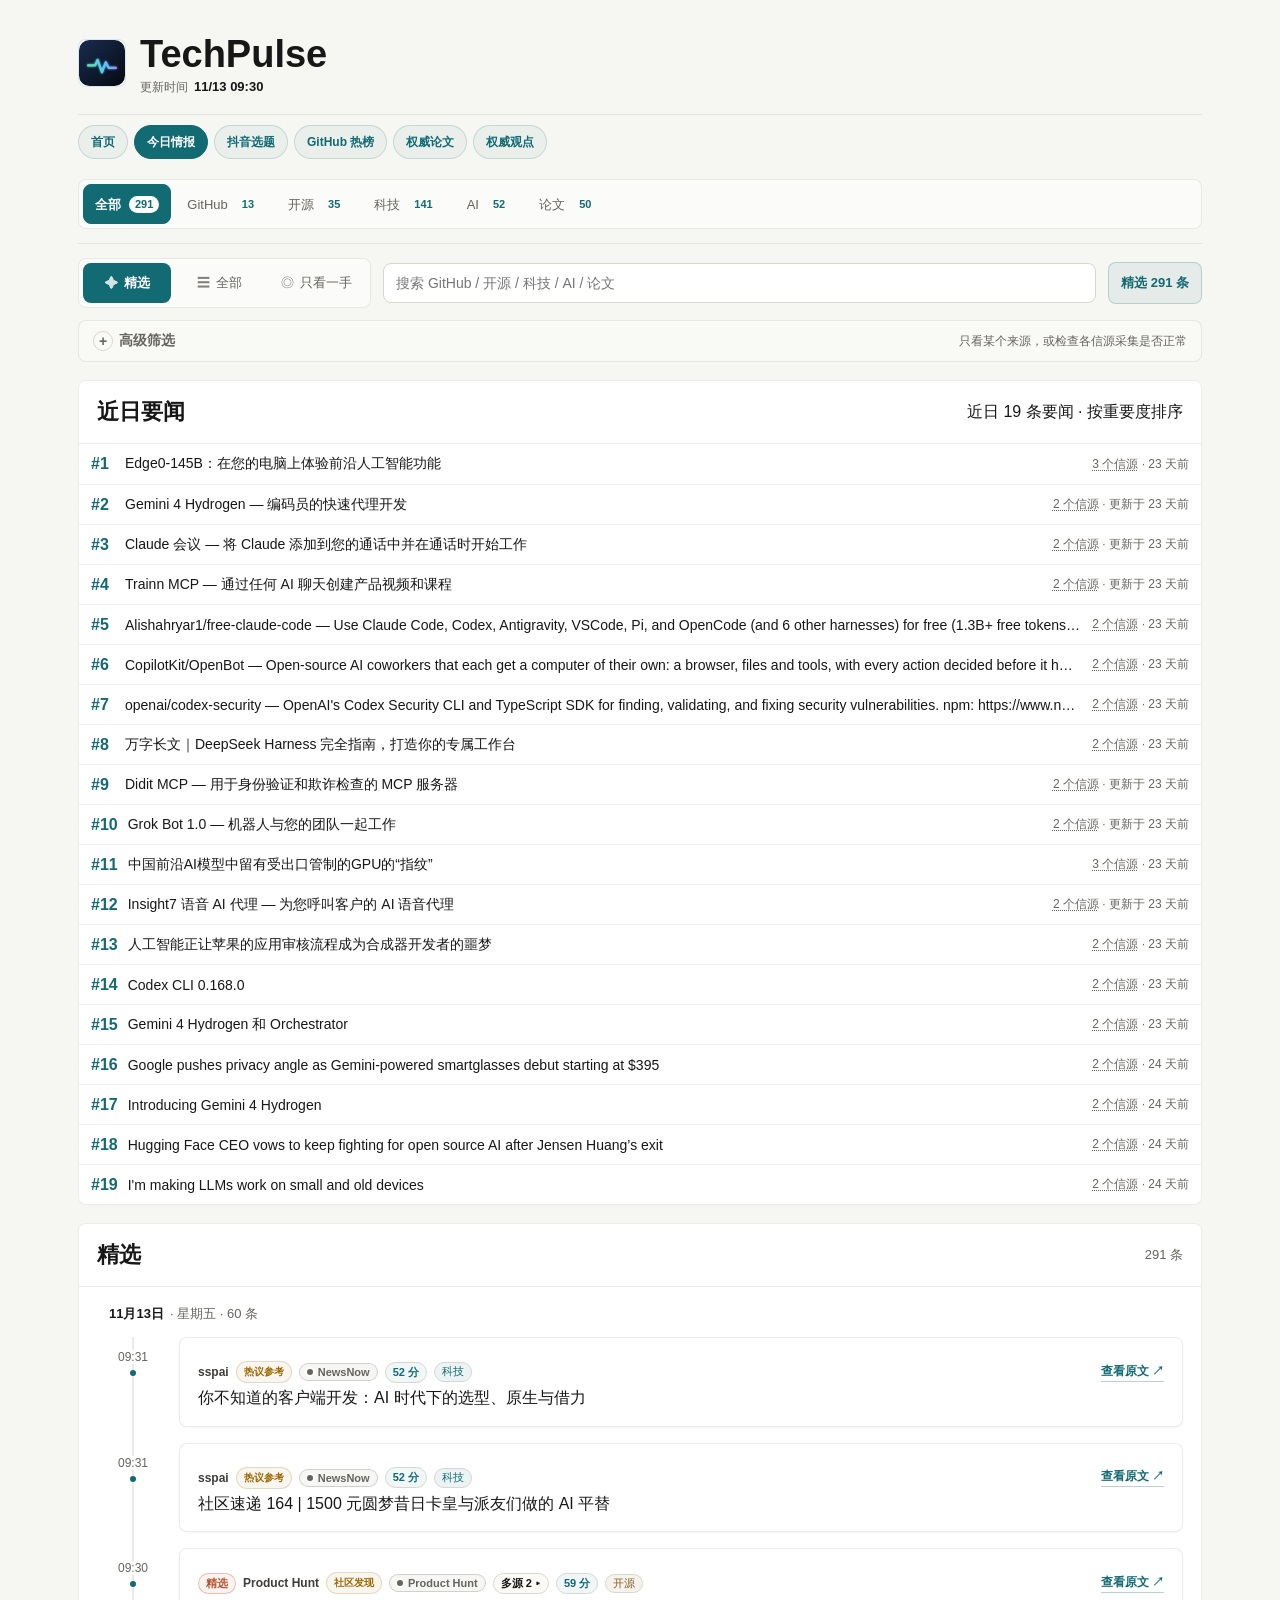
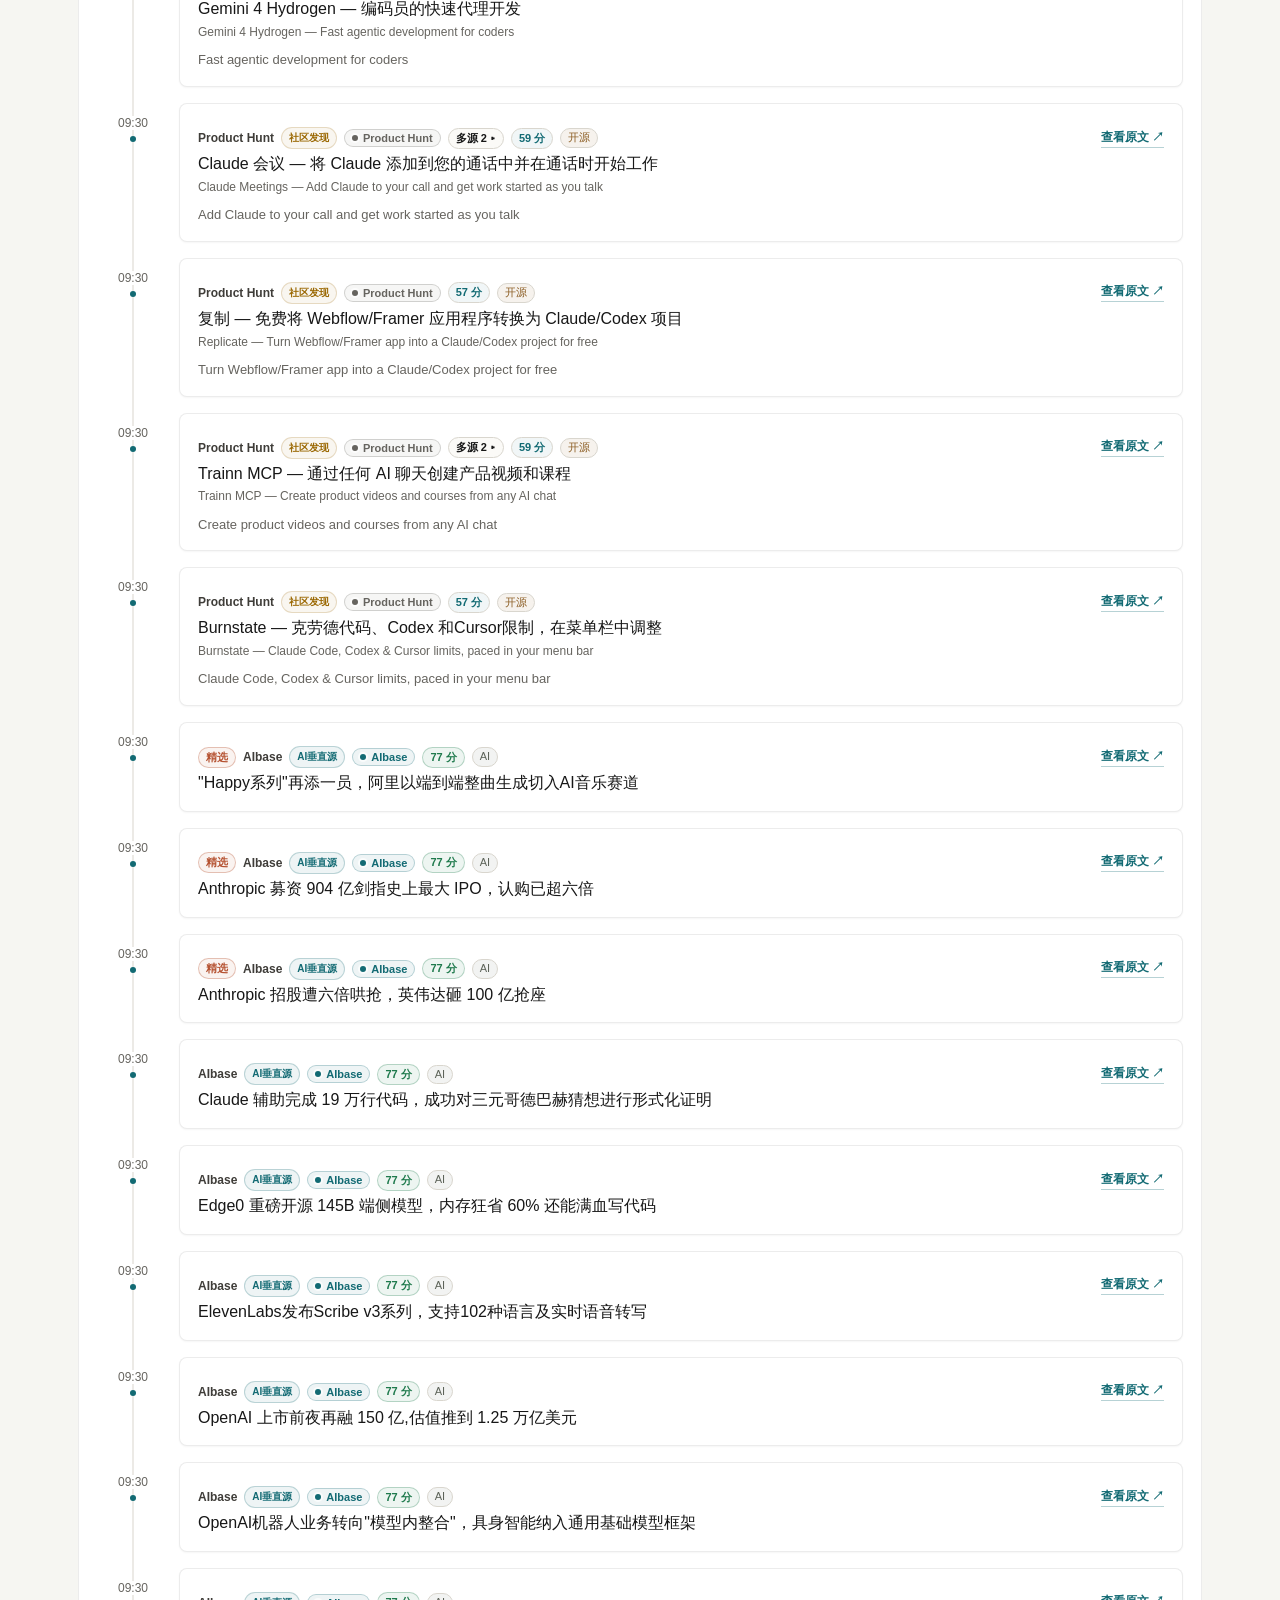
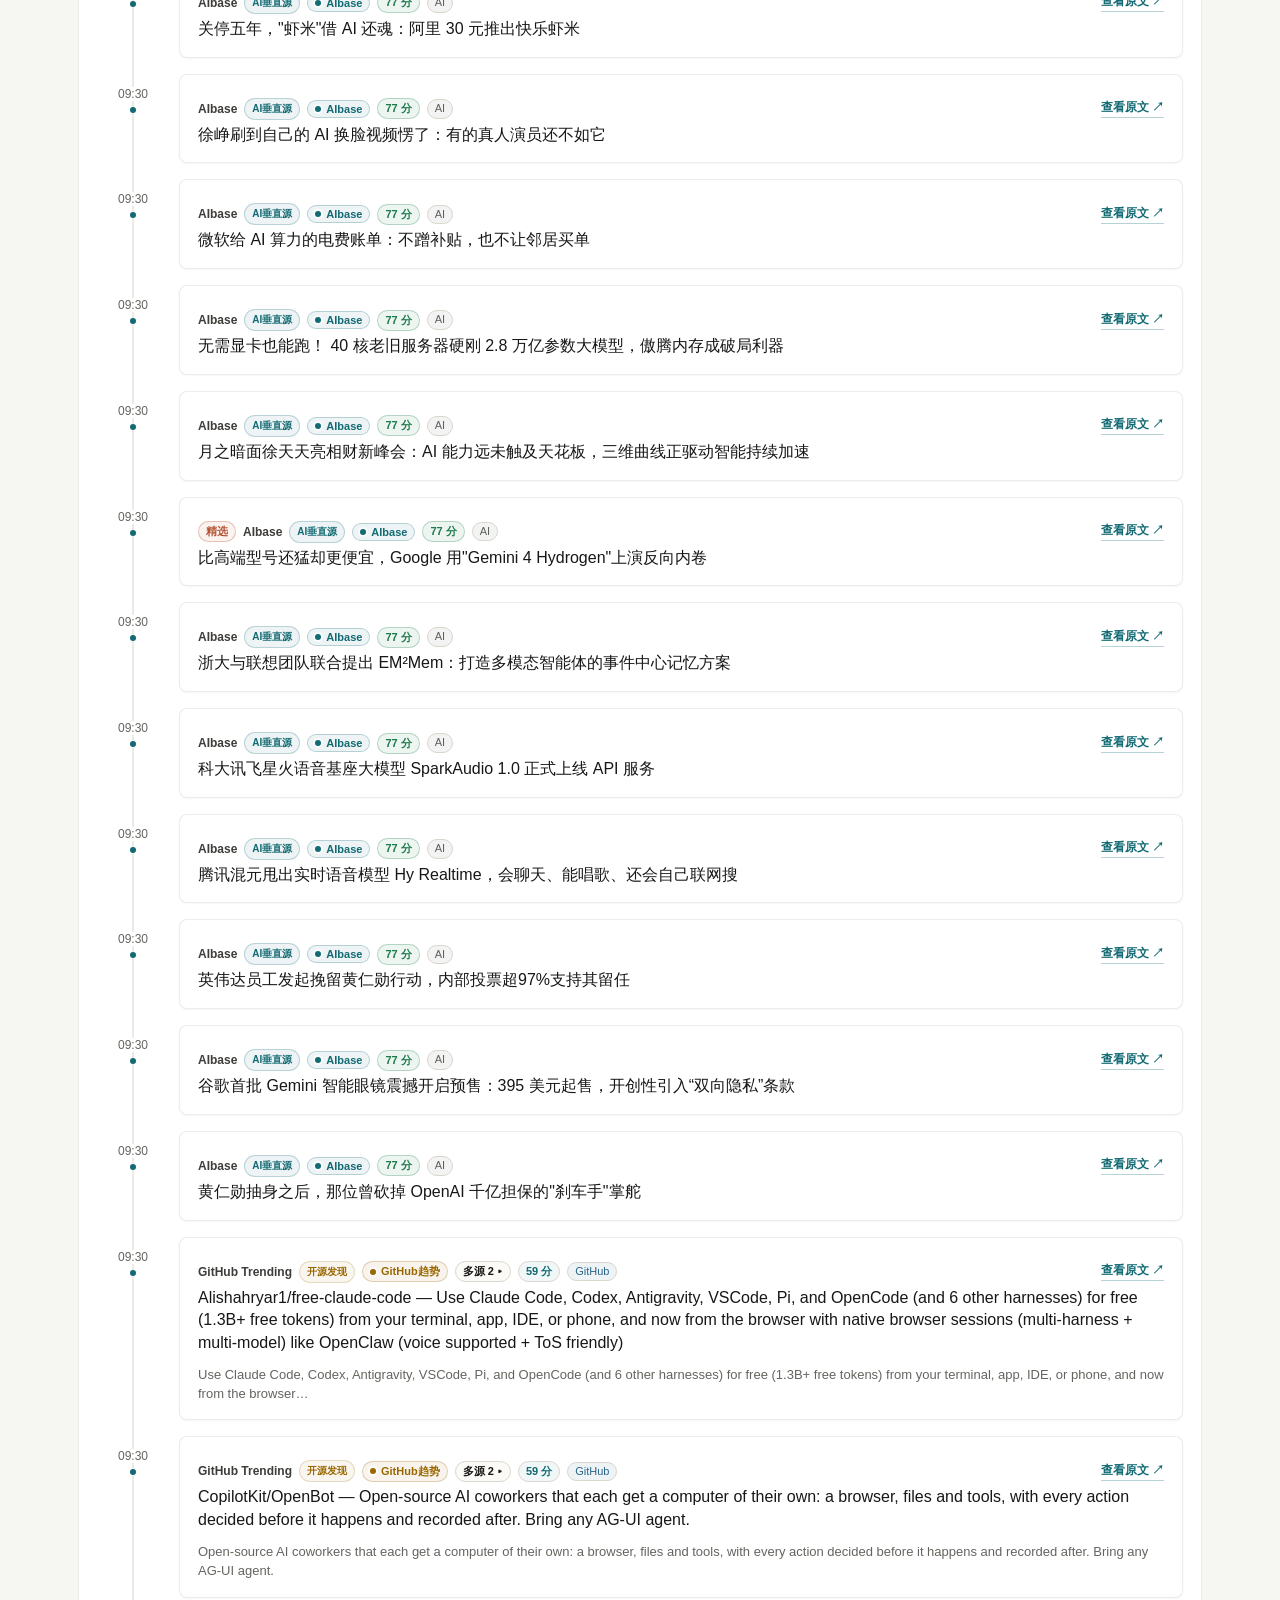
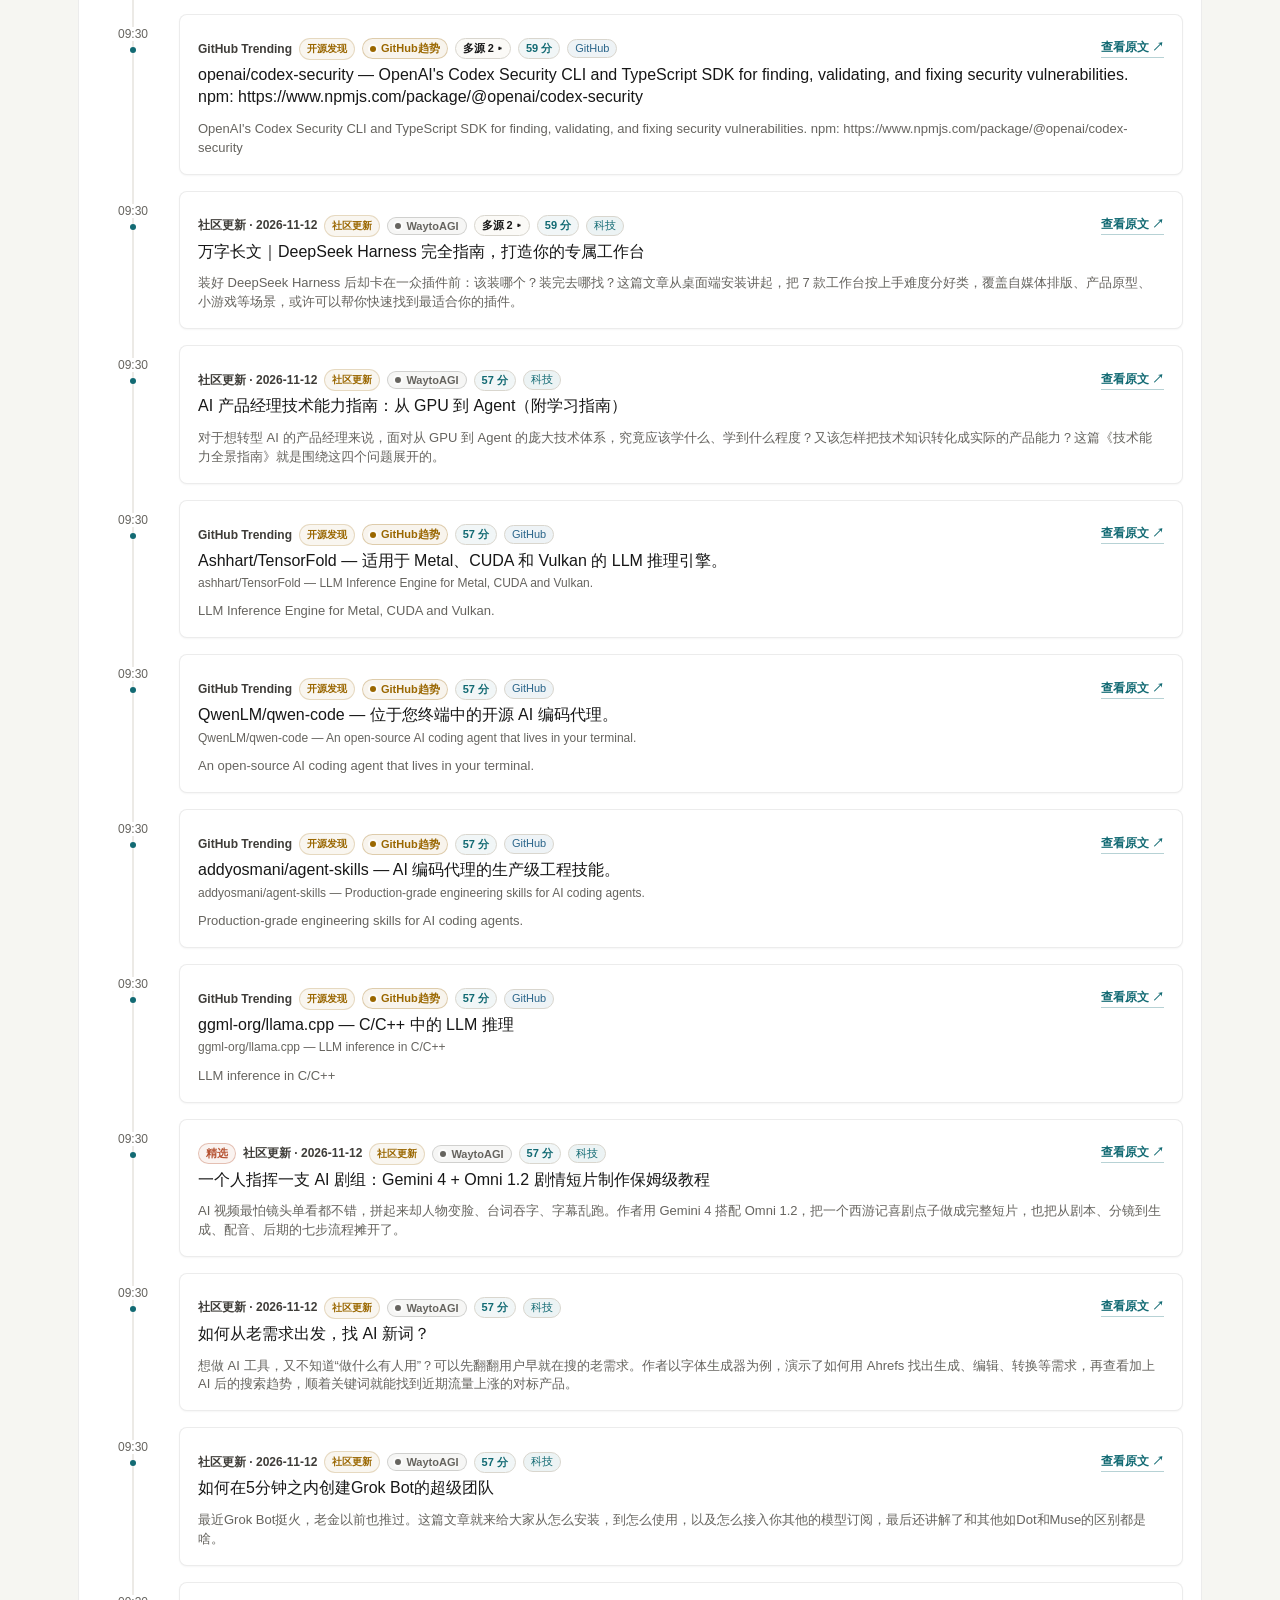
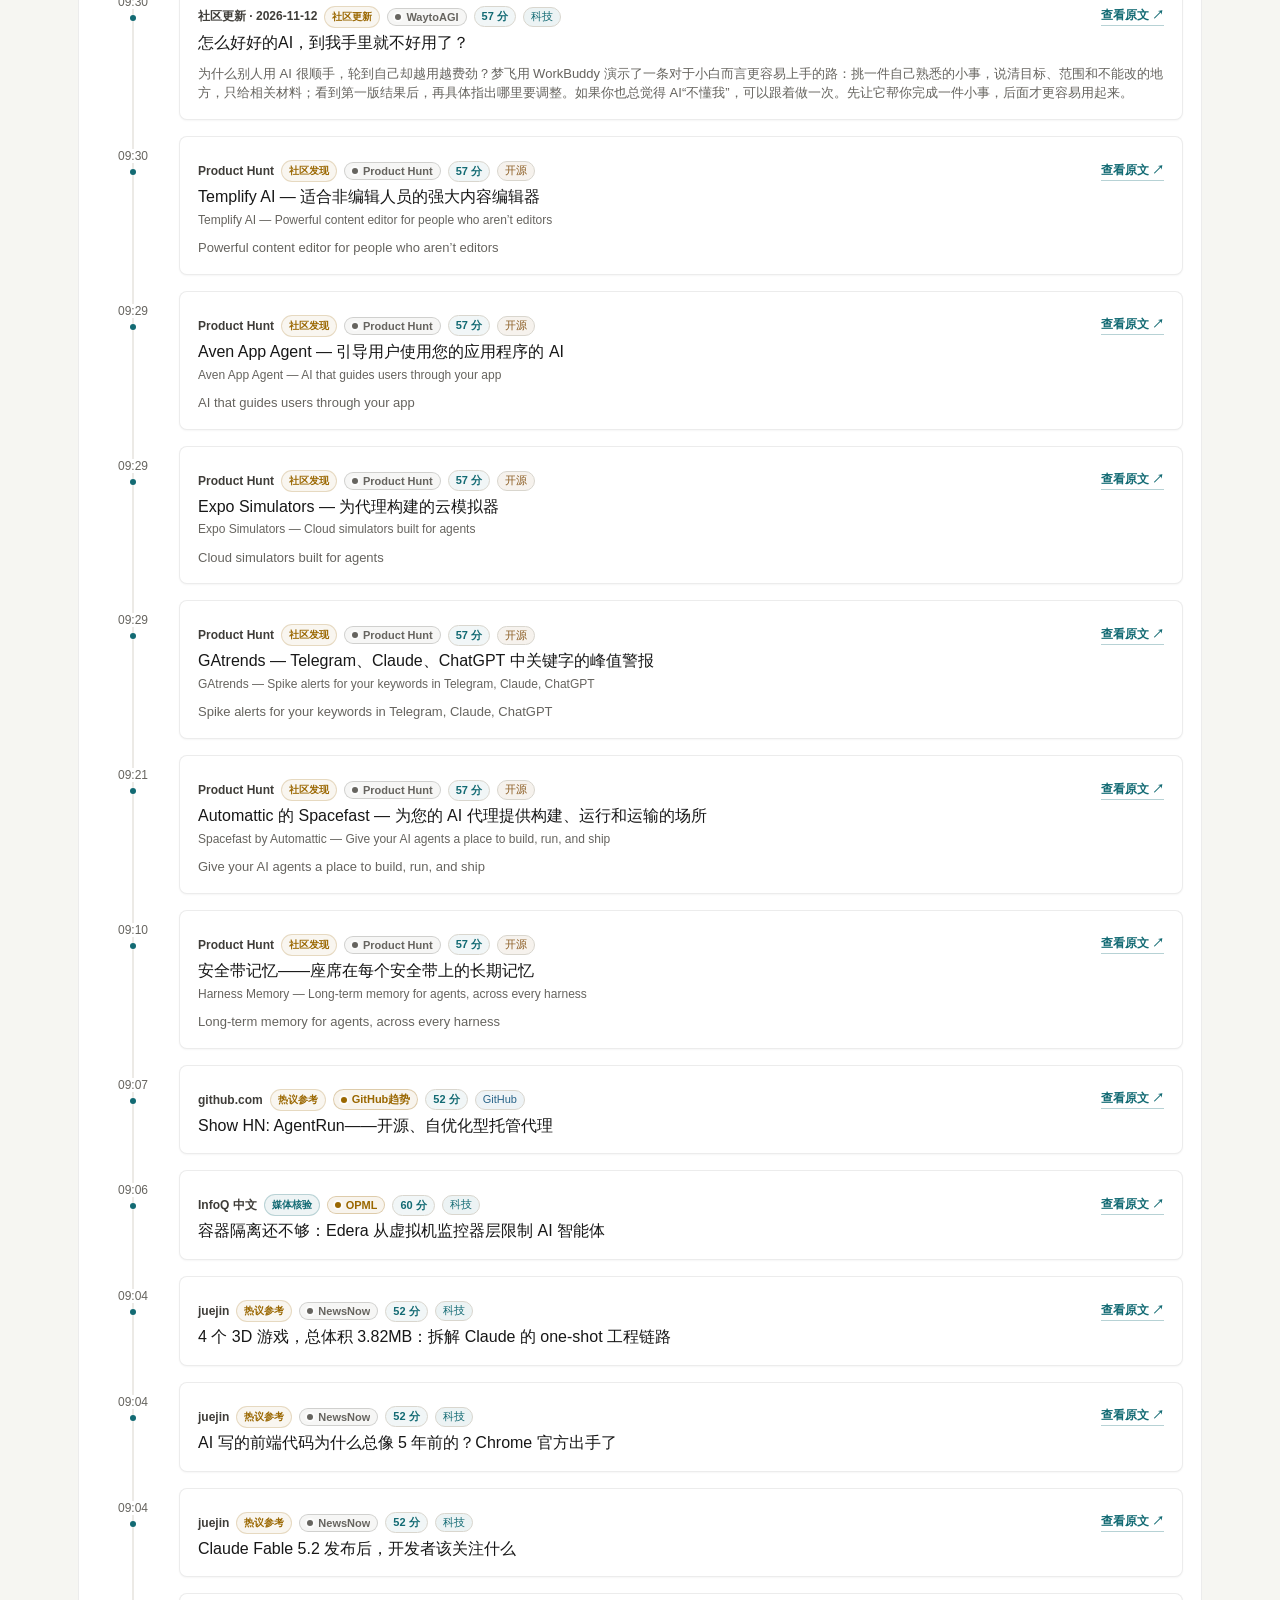
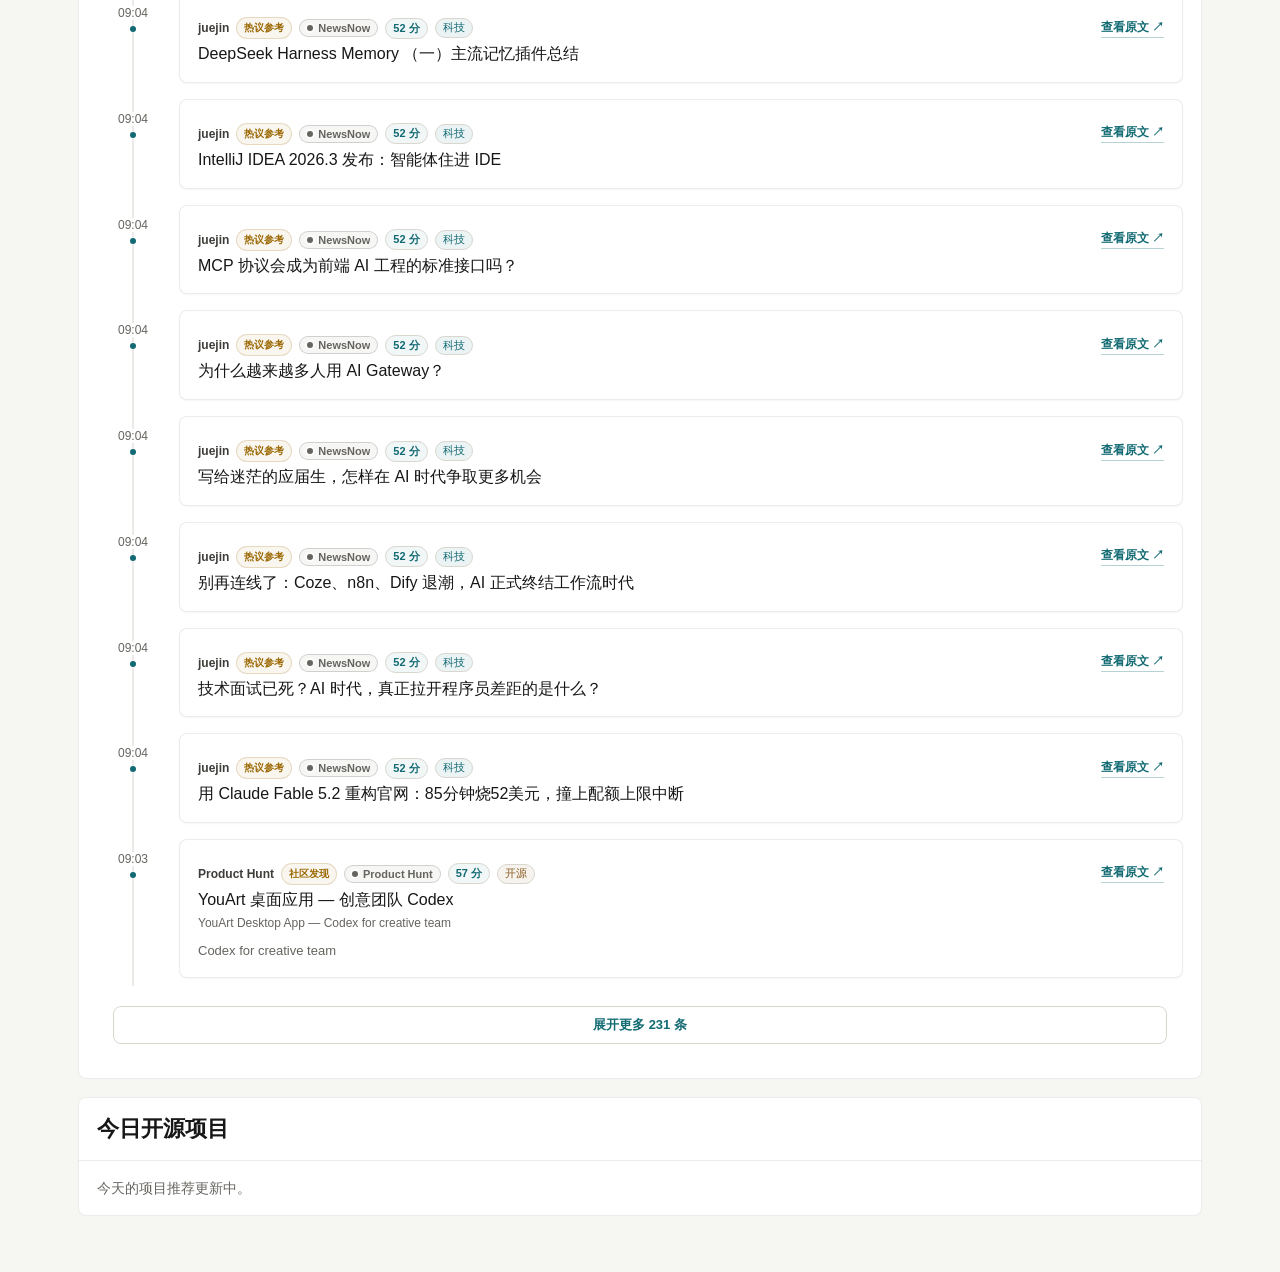
==== commit 582ac86f: "feat: add concrete keyword cloud and paper library" ====
--- a/dashboard.html
+++ b/dashboard.html
@@ -37,7 +37,7 @@
     <link rel="manifest" href="./site.webmanifest" />
     <script src="./assets/i18n/zh.js?v=i18n-1013a"></script>
     <script src="./assets/i18n.js?v=i18n-1013a"></script>
-    <link rel="stylesheet" href="./assets/styles.css?v=home-subpages-1016a" />
+    <link rel="stylesheet" href="./assets/styles.css?v=papers-1020a" />
     <link rel="stylesheet" href="./assets/service-status.css?v=20260909" />
   </head>
   <body data-dashboard-view="news">
@@ -61,6 +61,7 @@
           <a href="dashboard.html?view=news" data-view-link="news">今日情报</a>
           <a href="dashboard.html?view=douyin" data-view-link="douyin">抖音选题</a>
           <a href="dashboard.html?view=github" data-view-link="github">GitHub 热榜</a>
+          <a href="dashboard.html?view=papers" data-view-link="papers">权威论文</a>
           <a href="dashboard.html?view=voices" data-view-link="voices">权威观点</a>
         </nav>
 
@@ -149,6 +150,23 @@
         <div id="githubRankingList" class="github-ranking-list" aria-live="polite"></div>
       </section>
 
+      <section class="list-wrap curated-board papers-wrap" id="papersWrap" aria-labelledby="papersTitle" hidden>
+        <div class="curated-board-head">
+          <div class="curated-board-heading">
+            <span class="curated-board-eyebrow">AI PAPERS · CURATED + LIVE</span>
+            <h2 id="papersTitle">AI 权威论文</h2>
+            <p>40 篇不限制年代的 AI 里程碑论文，加上近 21 天 Hugging Face Daily Papers 讨论度最高的 10 篇最新论文。</p>
+          </div>
+          <div class="paper-mode-switch" role="group" aria-label="切换论文类型">
+            <button id="papersAuthoritativeBtn" class="paper-mode-btn active" type="button" aria-pressed="true">权威 40 篇</button>
+            <button id="papersHotBtn" class="paper-mode-btn" type="button" aria-pressed="false">最新热议 10 篇</button>
+          </div>
+        </div>
+        <div class="curated-board-meta" id="papersMeta">等待论文数据...</div>
+        <div id="paperCategoryFilters" class="paper-category-filters" role="group" aria-label="论文分类"></div>
+        <div id="papersList" class="papers-list" aria-live="polite"></div>
+      </section>
+
       <section class="list-wrap curated-board authority-voices-wrap" id="authorityVoicesWrap" aria-labelledby="authorityVoicesTitle" hidden>
         <div class="curated-board-head">
           <div class="curated-board-heading">
@@ -247,6 +265,6 @@
         </div>
       </article>
     </template>
-    <script src="./assets/app.js?v=home-subpages-1016a" defer></script>
+    <script src="./assets/app.js?v=papers-1020a" defer></script>
   </body>
 </html>
--- a/assets/styles.css
+++ b/assets/styles.css
@@ -3227,3 +3227,271 @@
     flex: 0 0 auto;
   }
 }
+/* ---- AI papers subpage ---- */
+body:not([data-dashboard-view="papers"]) #papersWrap,
+body[data-dashboard-view="papers"] .primary-controls,
+body[data-dashboard-view="papers"] .advanced-panel,
+body[data-dashboard-view="papers"] .section-nav-wrap,
+body[data-dashboard-view="papers"] #douyinPicksWrap,
+body[data-dashboard-view="papers"] #githubRankingsWrap,
+body[data-dashboard-view="papers"] #authorityVoicesWrap,
+body[data-dashboard-view="papers"] #hotBoardWrap,
+body[data-dashboard-view="papers"] #top3BoardWrap,
+body[data-dashboard-view="papers"] #newsListWrap,
+body[data-dashboard-view="papers"] #todayProjectsWrap,
+body[data-dashboard-view="papers"] .service-status-panel {
+  display: none !important;
+}
+
+.paper-mode-switch {
+  display: inline-flex;
+  flex: 0 0 auto;
+  gap: 4px;
+  padding: 4px;
+  border: 1px solid var(--line);
+  border-radius: 999px;
+  background: rgba(255, 255, 255, 0.78);
+}
+
+.paper-mode-btn {
+  min-height: 34px;
+  border: 0;
+  border-radius: 999px;
+  padding: 0 14px;
+  color: var(--muted);
+  background: transparent;
+  font-size: 12px;
+  font-weight: 740;
+}
+
+.paper-mode-btn.active {
+  color: #fff;
+  background: var(--accent);
+}
+
+.paper-category-filters {
+  display: flex;
+  flex-wrap: wrap;
+  gap: 6px;
+  padding: 12px 14px;
+  border-bottom: 1px solid var(--line-soft);
+  background: var(--surface-soft);
+}
+
+.paper-category-filters[hidden] {
+  display: none;
+}
+
+.paper-category-btn {
+  min-height: 30px;
+  border: 1px solid var(--line);
+  border-radius: 999px;
+  padding: 0 10px;
+  color: var(--muted);
+  background: var(--surface);
+  font-size: 11px;
+  font-weight: 700;
+}
+
+.paper-category-btn.active {
+  color: #fff;
+  border-color: var(--accent);
+  background: var(--accent);
+}
+
+.papers-list {
+  display: grid;
+  grid-template-columns: repeat(2, minmax(0, 1fr));
+  gap: 12px;
+  padding: 14px;
+}
+
+.paper-card {
+  min-width: 0;
+  display: grid;
+  gap: 9px;
+  border: 1px solid var(--line-soft);
+  border-top: 3px solid var(--accent);
+  border-radius: 10px;
+  padding: 15px;
+  background: var(--surface);
+  box-shadow: 0 4px 16px rgba(23, 23, 23, 0.04);
+}
+
+.paper-card.paper-hot {
+  border-top-color: var(--accent-warm);
+}
+
+.paper-card-top {
+  display: flex;
+  flex-wrap: wrap;
+  align-items: center;
+  gap: 5px;
+}
+
+.paper-category-badge,
+.paper-year,
+.paper-venue,
+.paper-hot-rank,
+.paper-hot-stat,
+.paper-keywords span {
+  display: inline-flex;
+  align-items: center;
+  min-height: 22px;
+  border: 1px solid var(--line);
+  border-radius: 999px;
+  padding: 2px 7px;
+  font-size: 10px;
+  font-weight: 730;
+  line-height: 1.2;
+  white-space: nowrap;
+}
+
+.paper-category-badge {
+  color: var(--accent);
+  border-color: rgba(18, 106, 115, 0.25);
+  background: rgba(18, 106, 115, 0.07);
+}
+
+.paper-year,
+.paper-venue,
+.paper-hot-stat {
+  color: var(--muted);
+  background: var(--surface-soft);
+}
+
+.paper-hot-rank {
+  color: var(--accent-warm);
+  border-color: rgba(181, 82, 49, 0.26);
+  background: rgba(181, 82, 49, 0.07);
+}
+
+.paper-title {
+  display: -webkit-box;
+  overflow: hidden;
+  color: var(--ink);
+  font-size: 16px;
+  font-weight: 790;
+  line-height: 1.48;
+  text-decoration: none;
+  overflow-wrap: anywhere;
+  -webkit-box-orient: vertical;
+  -webkit-line-clamp: 4;
+}
+
+.paper-title:hover {
+  color: var(--accent);
+}
+
+.paper-why,
+.paper-summary,
+.paper-authors {
+  margin: 0;
+  color: var(--muted);
+  font-size: 12px;
+  line-height: 1.6;
+  overflow-wrap: anywhere;
+}
+
+.paper-why {
+  color: var(--ink-soft);
+}
+
+.paper-authors {
+  color: var(--muted);
+  font-size: 11px;
+}
+
+.paper-summary {
+  display: -webkit-box;
+  overflow: hidden;
+  -webkit-box-orient: vertical;
+  -webkit-line-clamp: 4;
+}
+
+.paper-summary[hidden] {
+  display: none;
+}
+
+.paper-keywords {
+  display: flex;
+  flex-wrap: wrap;
+  gap: 5px;
+}
+
+.paper-keywords span {
+  color: var(--muted);
+  background: var(--surface-soft);
+}
+
+.paper-footer {
+  display: flex;
+  flex-wrap: wrap;
+  align-items: center;
+  justify-content: space-between;
+  gap: 6px 12px;
+  padding-top: 8px;
+  border-top: 1px dashed var(--line);
+  color: var(--muted);
+  font-size: 11px;
+}
+
+.paper-footer a {
+  color: var(--accent);
+  font-weight: 720;
+  text-decoration: none;
+}
+
+.paper-footer a:hover {
+  text-decoration: underline;
+}
+
+.paper-more-btn {
+  grid-column: 1 / -1;
+  min-height: 40px;
+  border: 1px solid var(--line);
+  border-radius: 8px;
+  color: var(--accent);
+  background: var(--surface);
+  font-size: 13px;
+  font-weight: 720;
+}
+
+@media (max-width: 760px) {
+  .paper-mode-switch {
+    width: 100%;
+  }
+
+  .paper-mode-btn {
+    flex: 1 1 0;
+    padding-inline: 8px;
+  }
+
+  .paper-category-filters {
+    flex-wrap: nowrap;
+    overflow-x: auto;
+    padding: 10px 12px;
+    scrollbar-width: none;
+  }
+
+  .paper-category-filters::-webkit-scrollbar {
+    display: none;
+  }
+
+  .paper-category-btn {
+    flex: 0 0 auto;
+  }
+
+  .papers-list {
+    grid-template-columns: minmax(0, 1fr);
+    padding: 12px;
+  }
+
+  .paper-card {
+    padding: 14px;
+  }
+
+  .paper-title {
+    font-size: 16px;
+  }
+}
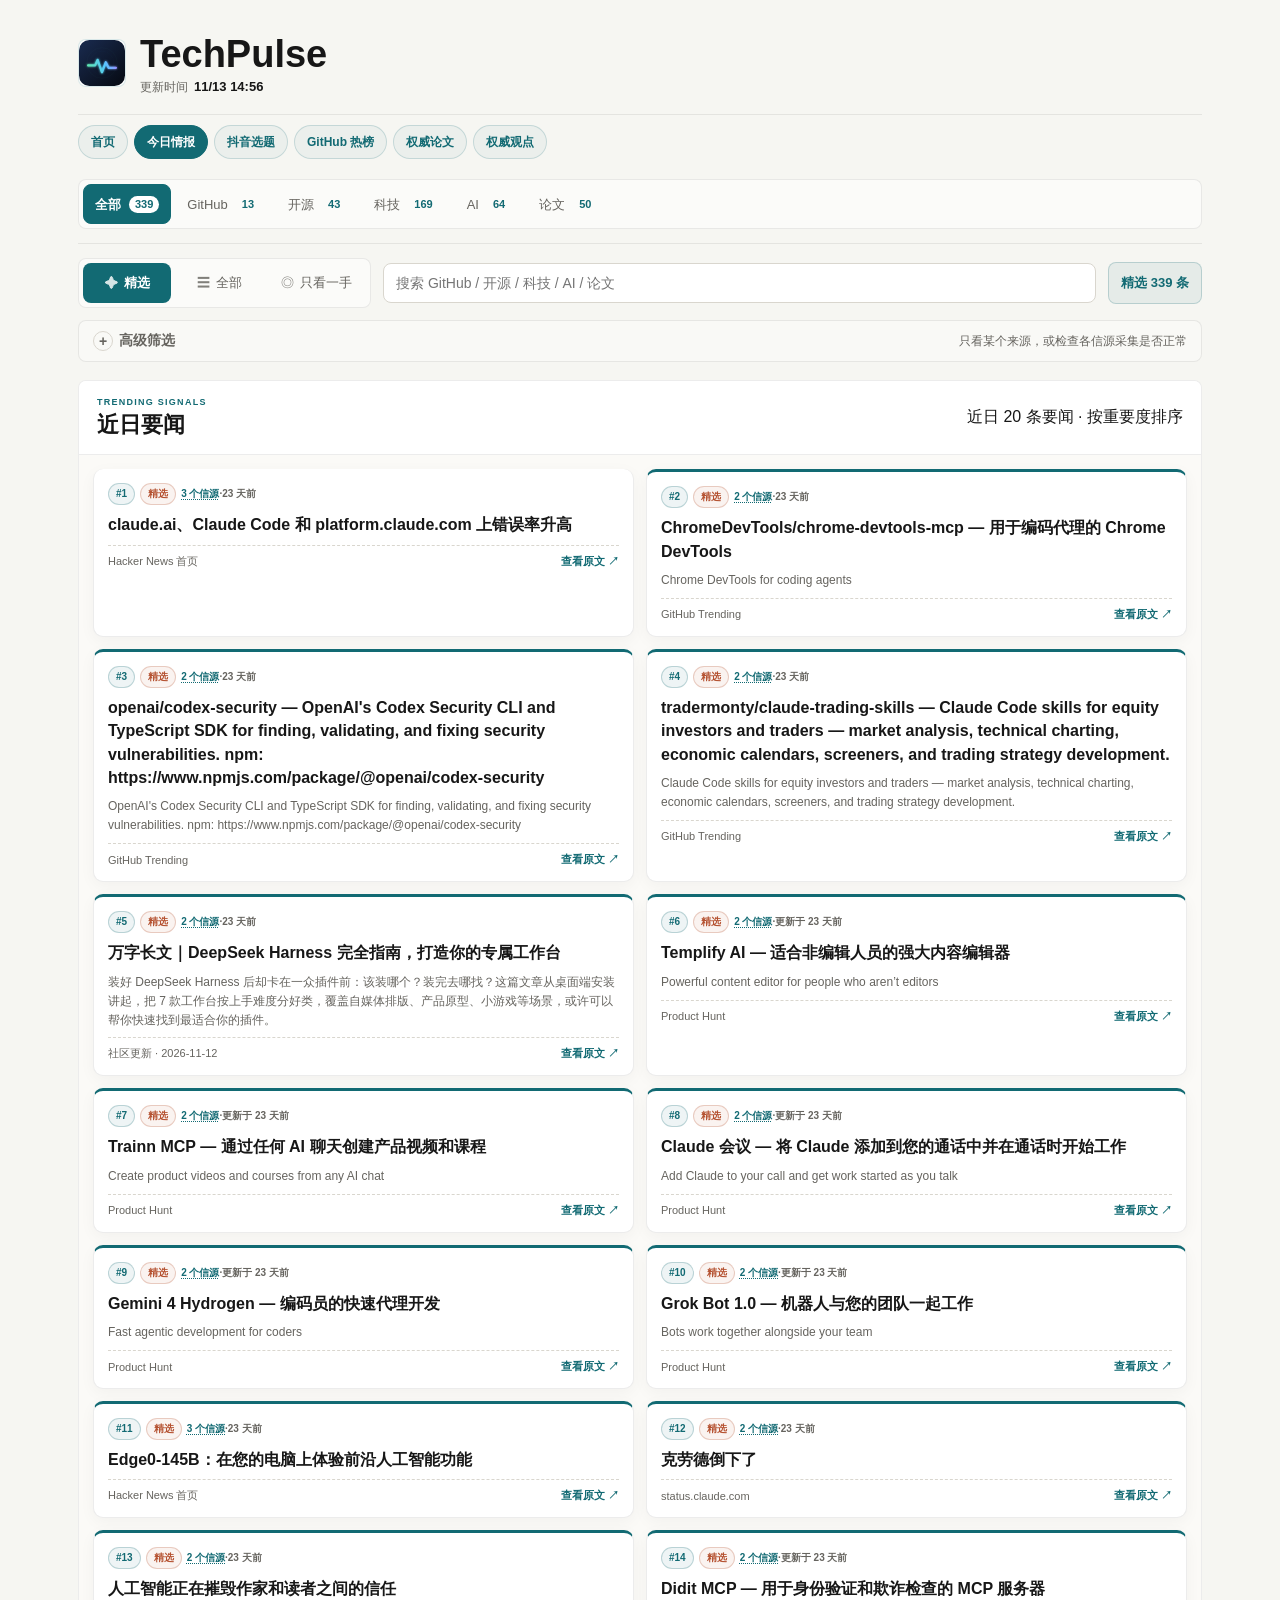
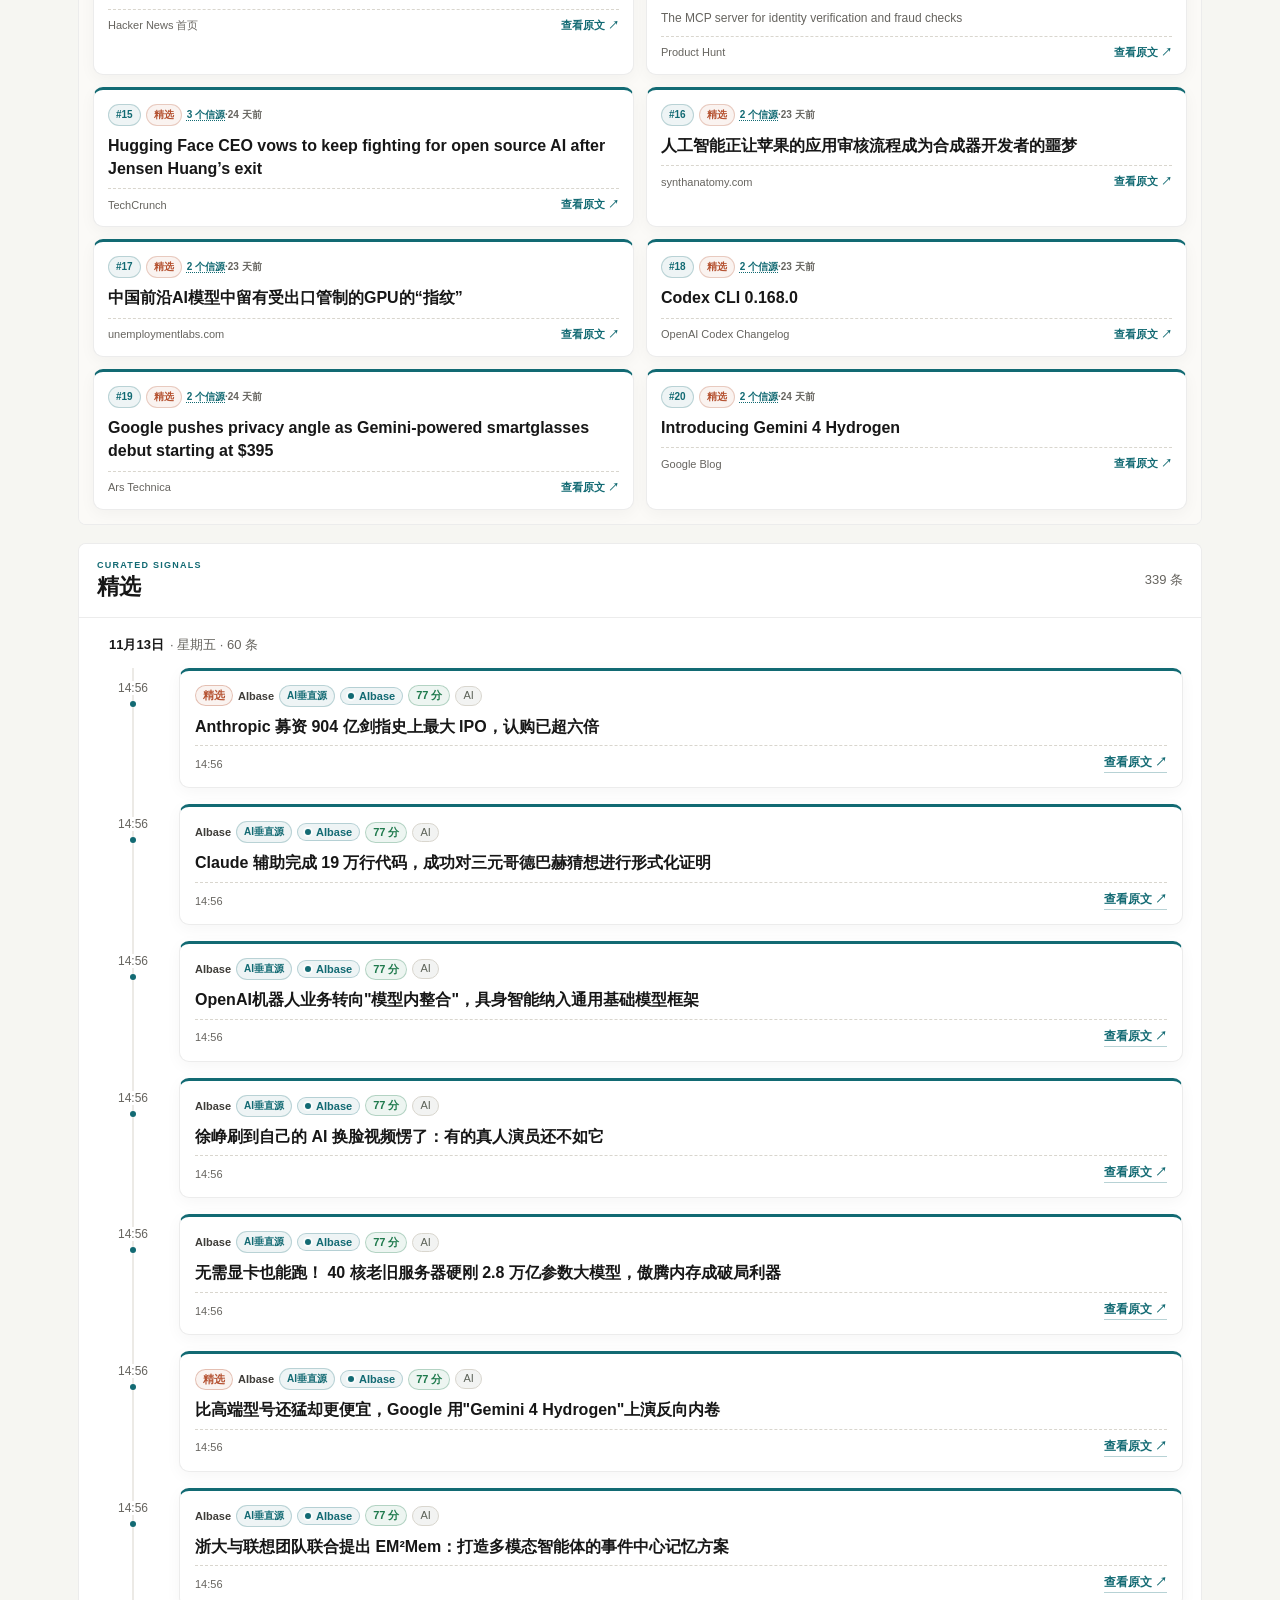
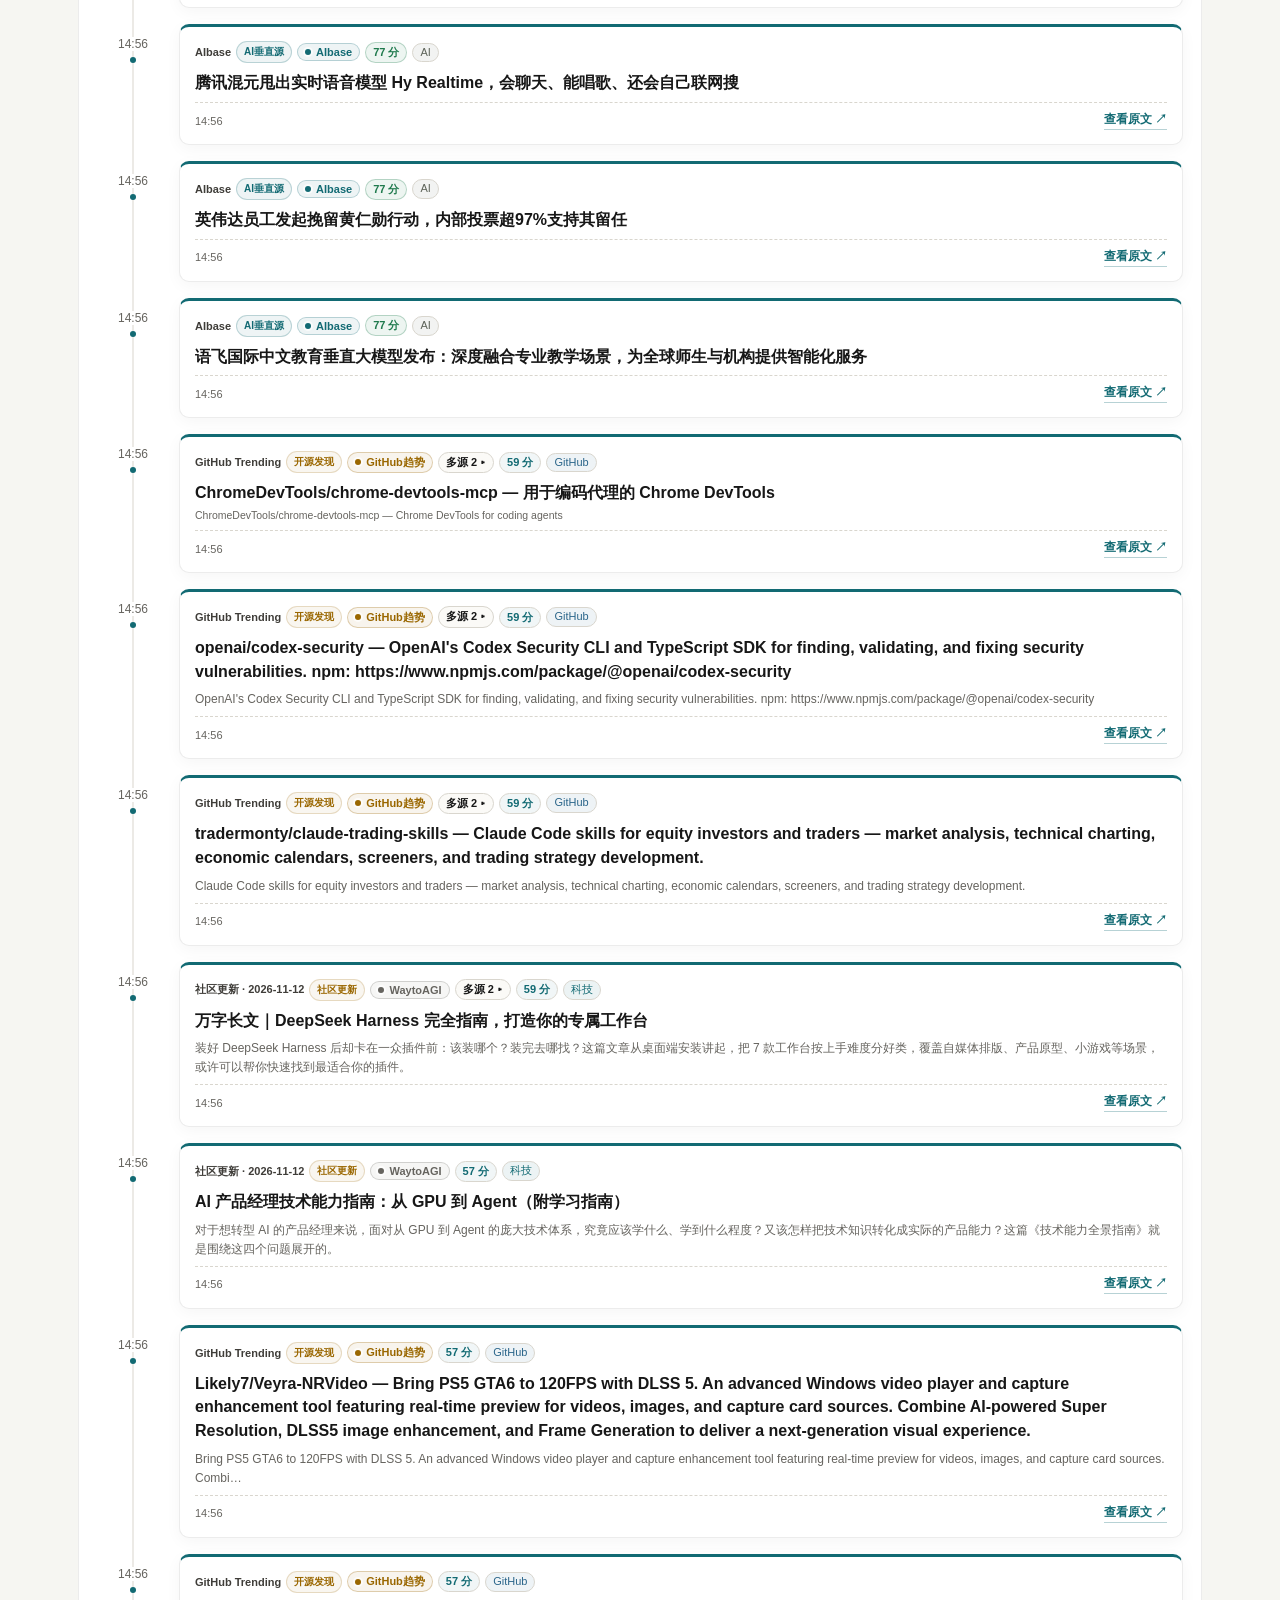
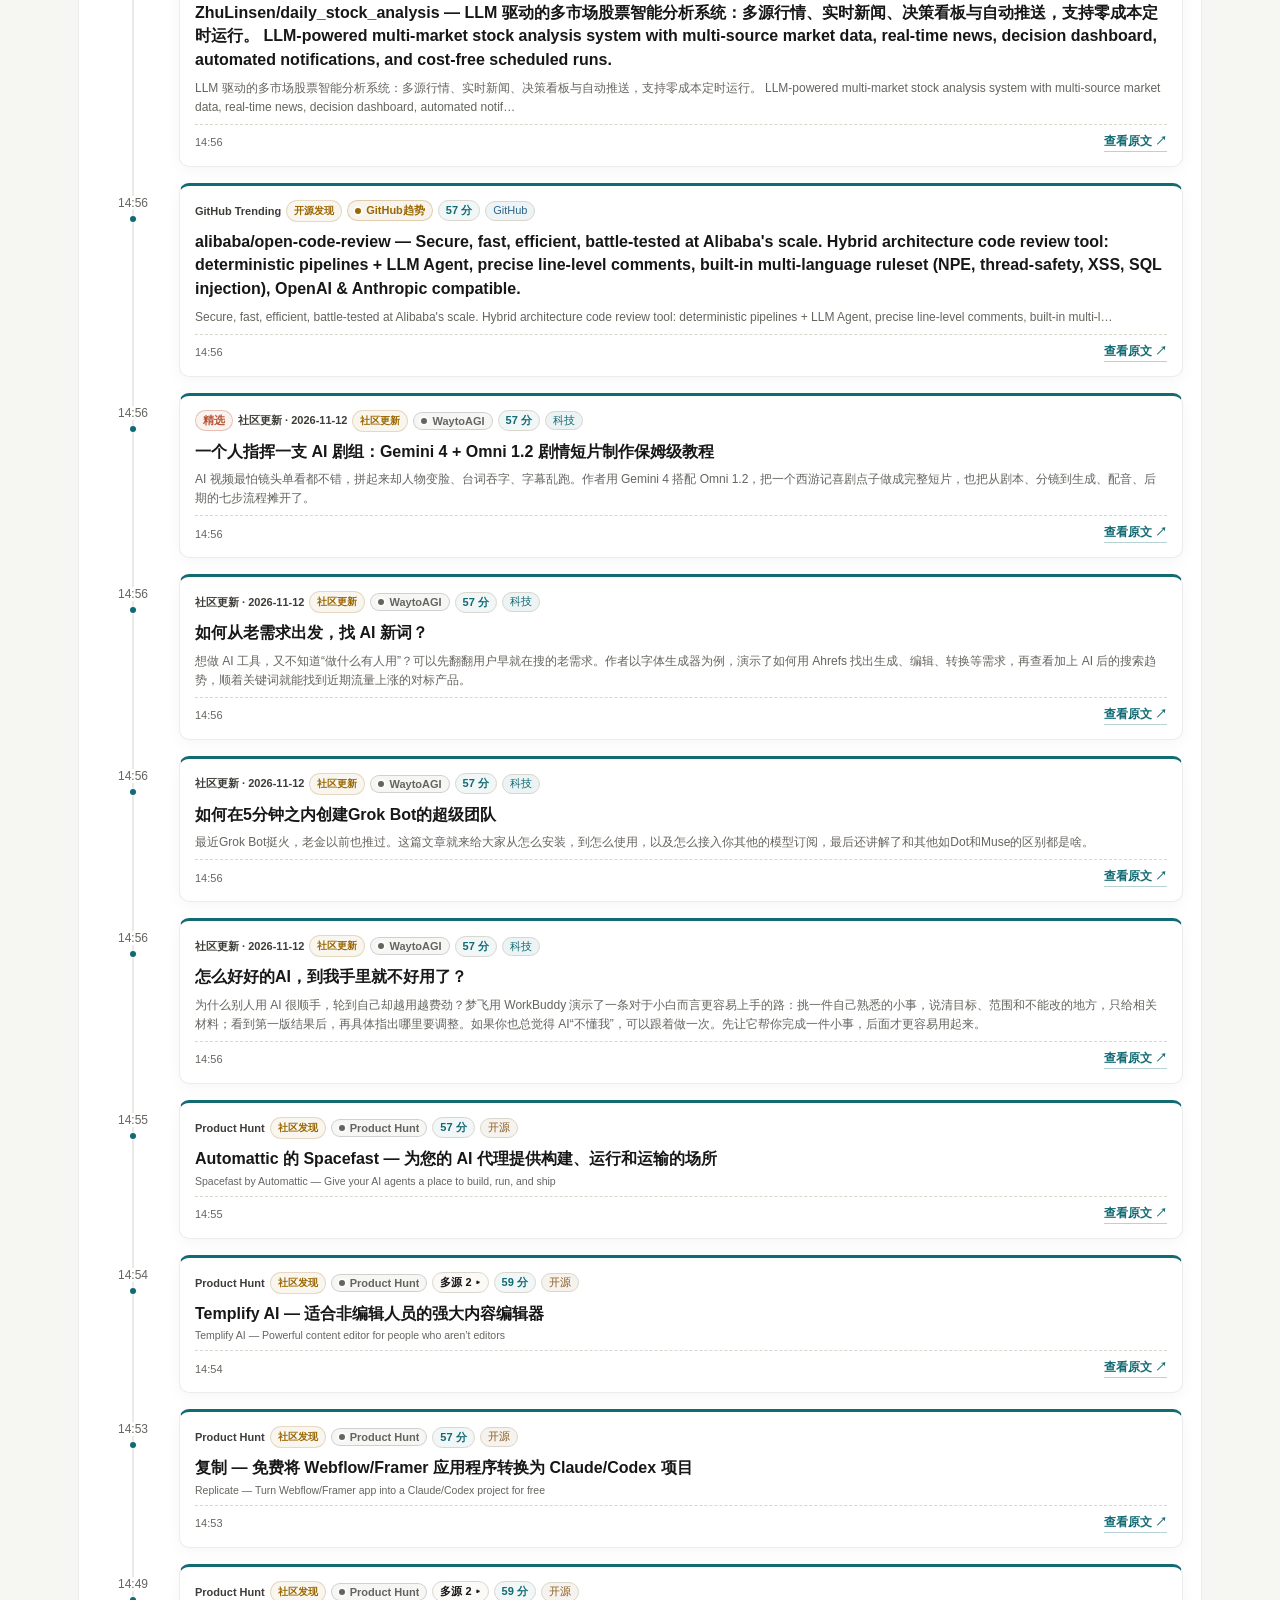
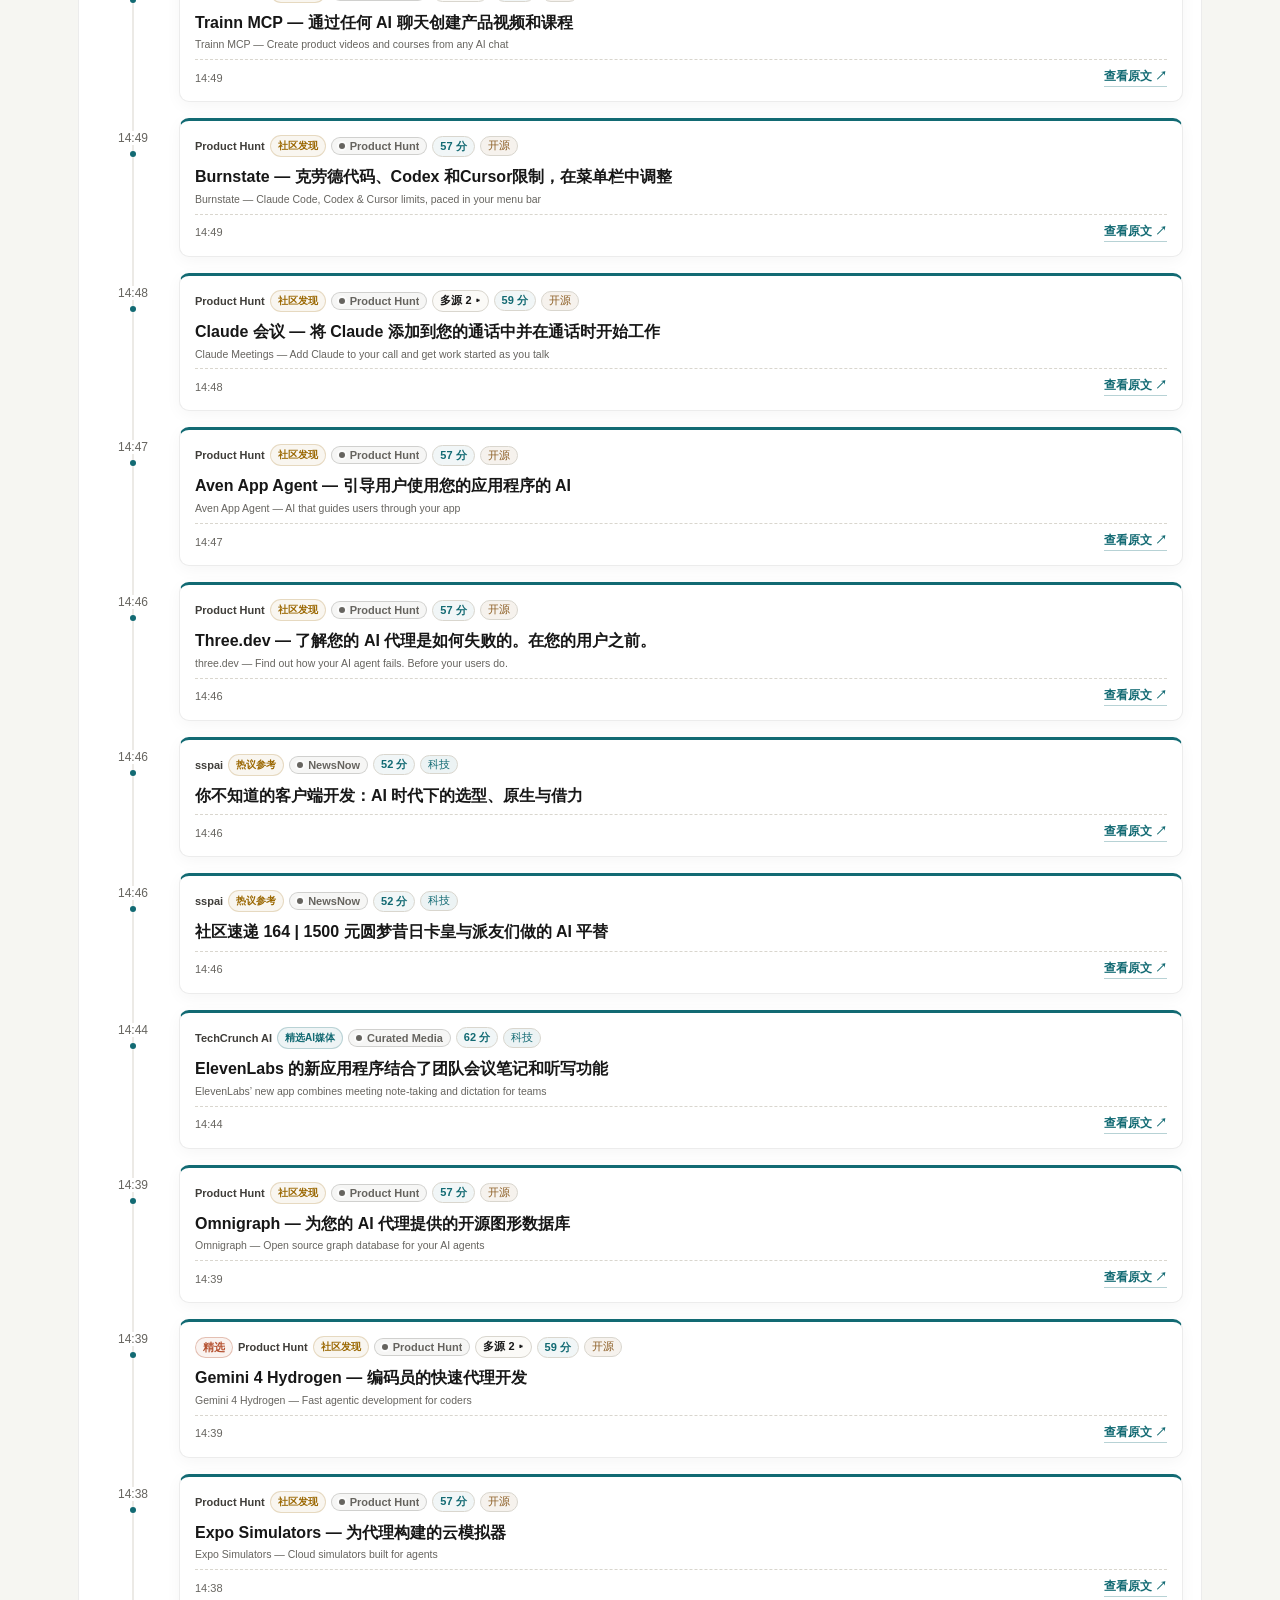
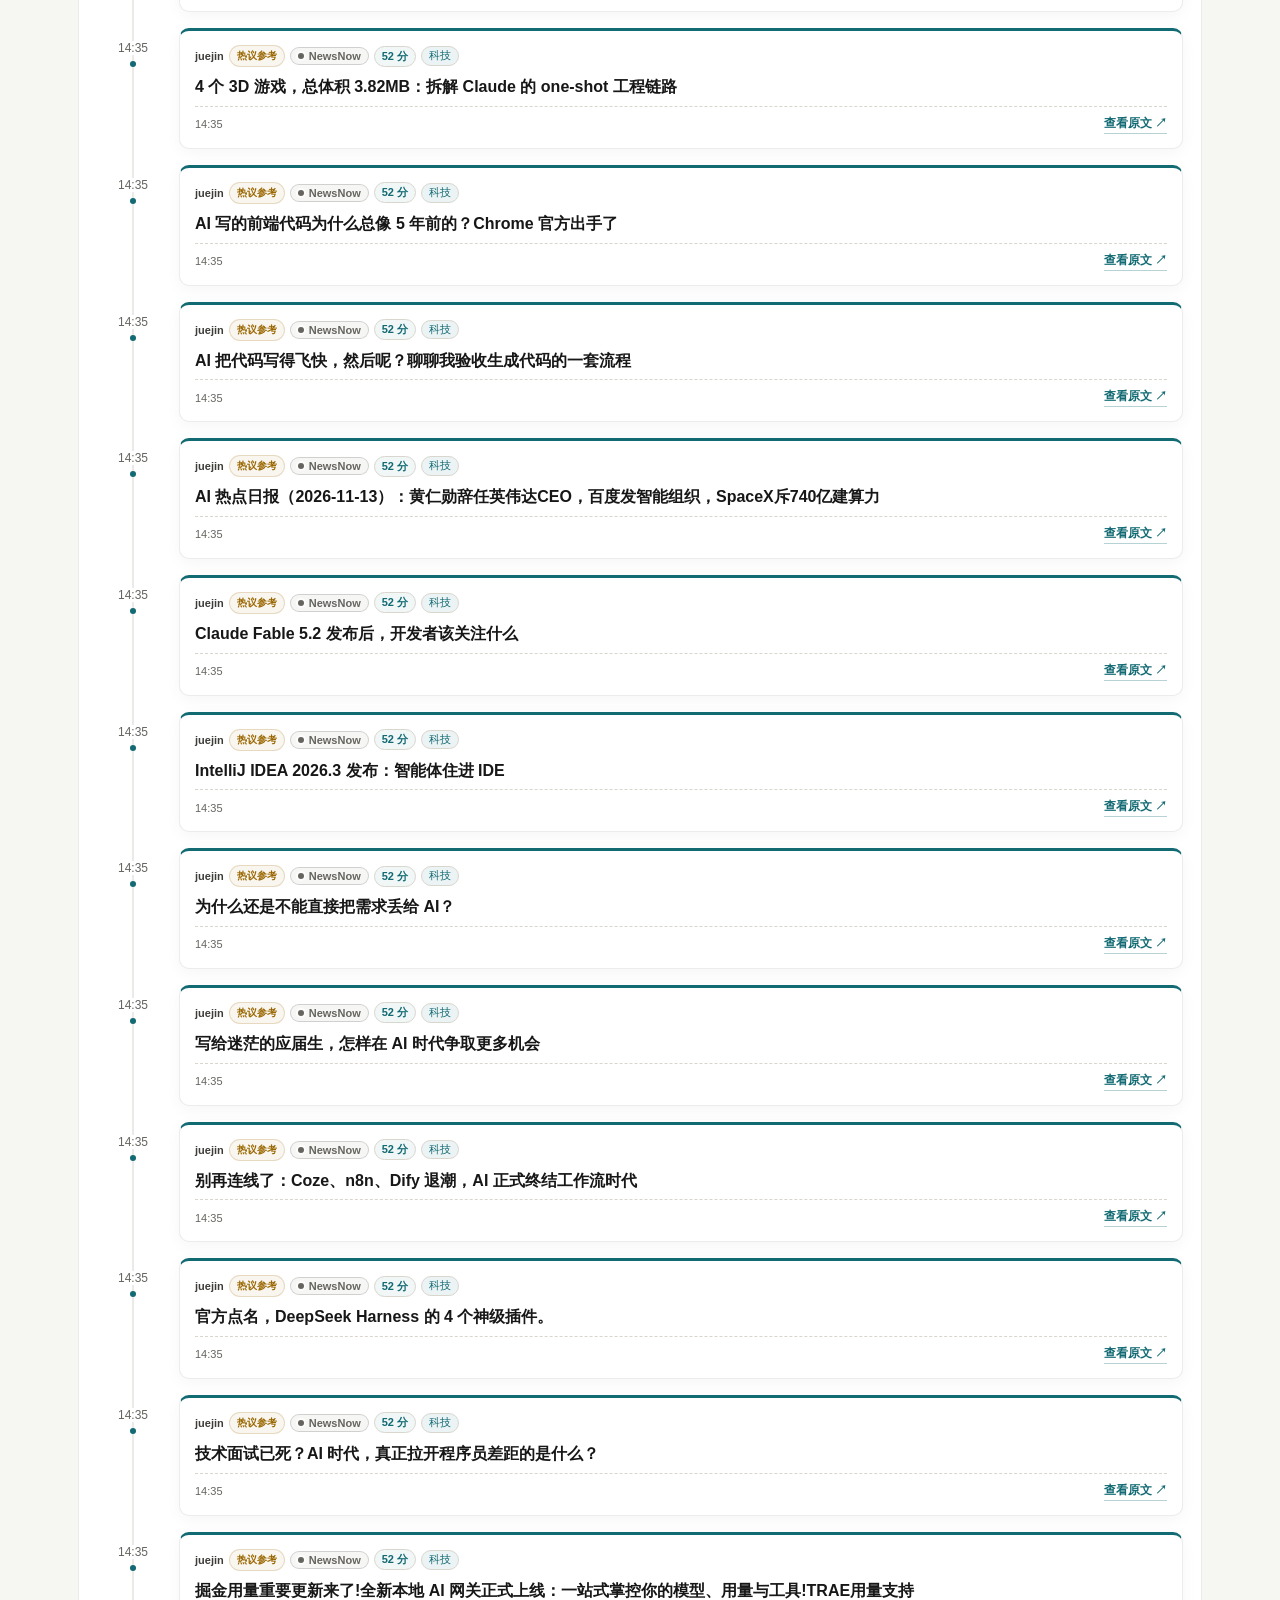
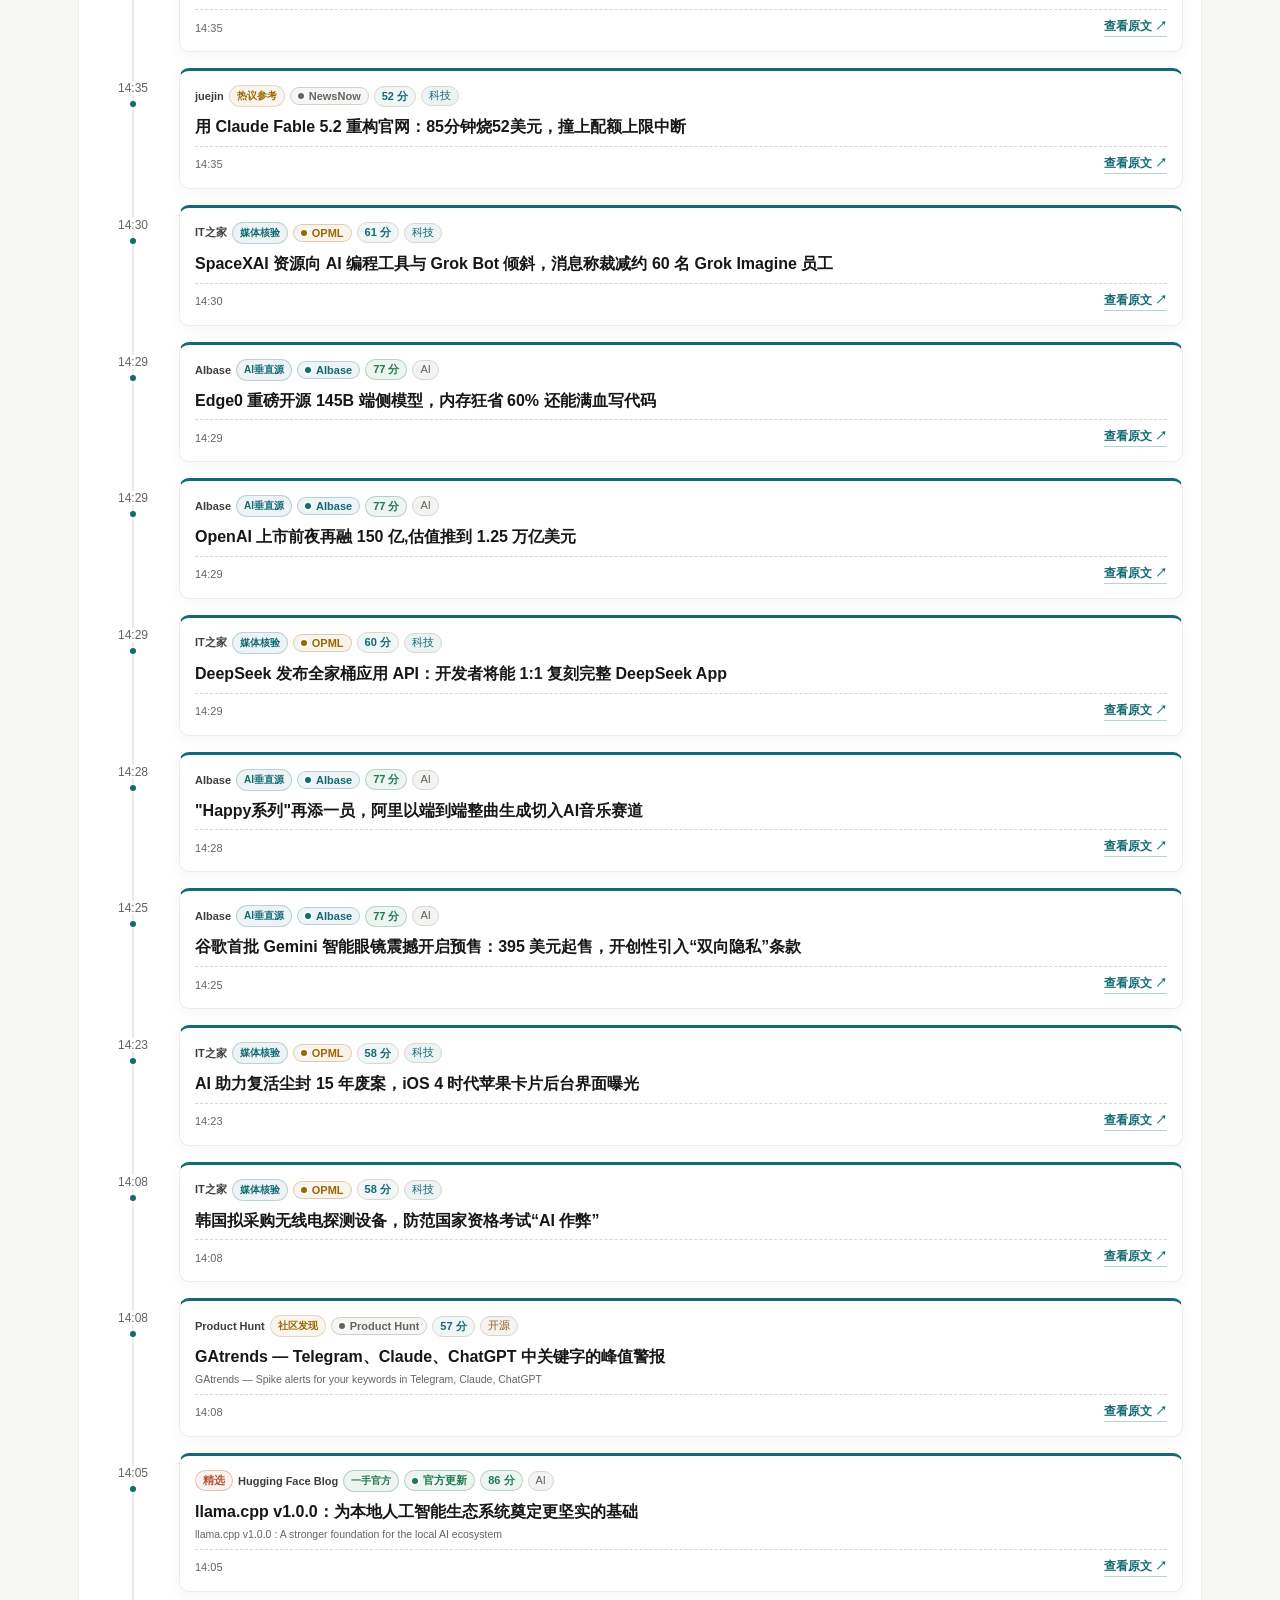
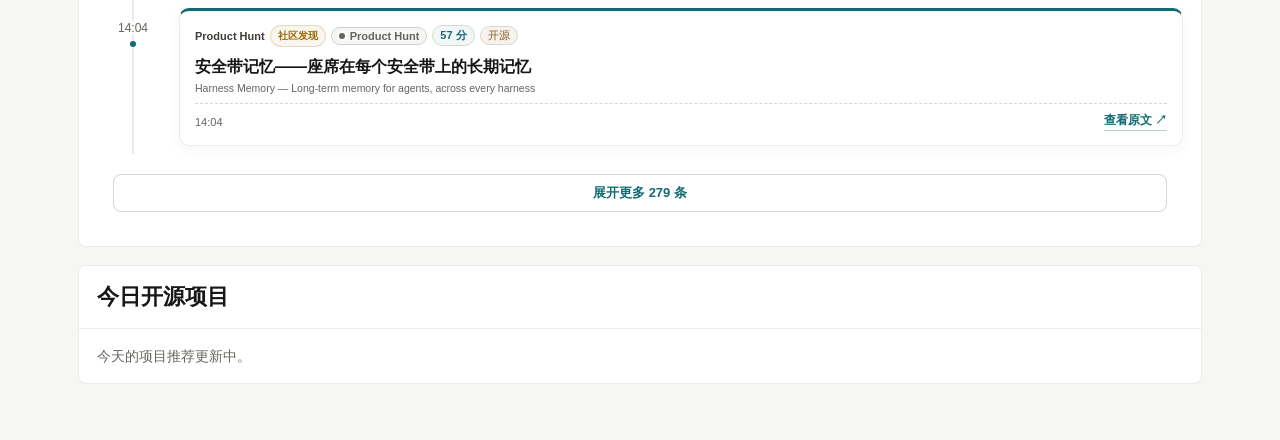
==== commit c73479ea: "feat: refine mobile reading layout" ====
--- a/dashboard.html
+++ b/dashboard.html
@@ -37,7 +37,7 @@
     <link rel="manifest" href="./site.webmanifest" />
     <script src="./assets/i18n/zh.js?v=i18n-1013a"></script>
     <script src="./assets/i18n.js?v=i18n-1013a"></script>
-    <link rel="stylesheet" href="./assets/styles.css?v=papers-1020a" />
+    <link rel="stylesheet" href="./assets/styles.css?v=mobile-1023a" />
     <link rel="stylesheet" href="./assets/service-status.css?v=20260909" />
   </head>
   <body data-dashboard-view="news">
@@ -130,7 +130,7 @@
             <button type="button" id="douyinPicksRefreshBtn" class="douyin-picks-refresh">换一批</button>
           </div>
         </div>
-        <div class="douyin-picks-swipe-hint" aria-hidden="true">左右滑动查看 5 条选题 →</div>
+        <div class="douyin-picks-swipe-hint" aria-hidden="true">上下滑动查看 5 条选题 ↓</div>
         <div id="douyinPicksList" class="douyin-picks-list" aria-live="polite"></div>
       </section>
 
@@ -190,7 +190,10 @@
 
       <section class="list-wrap hot-board-wrap" id="hotBoardWrap" aria-label="近日要闻">
         <div class="list-head">
-          <h2>近日要闻</h2>
+          <div class="list-head-title">
+            <span class="board-eyebrow">TRENDING SIGNALS</span>
+            <h2>近日要闻</h2>
+          </div>
           <span id="hotBoardMeta">按热度排序</span>
         </div>
         <div id="hotBoardList" class="hot-board-list"></div>
@@ -221,7 +224,10 @@
 
       <section class="list-wrap" id="newsListWrap">
         <div class="list-head">
-          <h2 id="listTitle">精选</h2>
+          <div class="list-head-title">
+            <span class="board-eyebrow">CURATED SIGNALS</span>
+            <h2 id="listTitle">精选</h2>
+          </div>
           <div class="list-head-tools">
             <label id="allDedupeWrap" class="all-dedupe" for="allDedupeToggle">
               <input id="allDedupeToggle" type="checkbox" checked />
@@ -262,9 +268,13 @@
             <span class="why-text"></span>
           </div>
           <div class="persona-slot"></div>
+          <div class="news-card-footer">
+            <span class="news-card-time"></span>
+            <a class="original-link original-action" target="_blank" rel="noopener noreferrer"></a>
+          </div>
         </div>
       </article>
     </template>
-    <script src="./assets/app.js?v=papers-1020a" defer></script>
+    <script src="./assets/app.js?v=mobile-1023a" defer></script>
   </body>
 </html>
--- a/assets/styles.css
+++ b/assets/styles.css
@@ -3495,3 +3495,774 @@
     font-size: 16px;
   }
 }
+/* ---- 2026-11-13 mobile reading system: paper-like cards + compact typography ---- */
+.board-eyebrow,
+.list-head-title .board-eyebrow {
+  display: block;
+  color: var(--accent);
+  font-size: 9px;
+  font-weight: 830;
+  letter-spacing: 0.14em;
+  line-height: 1.2;
+}
+
+.list-head-title {
+  min-width: 0;
+  display: grid;
+  gap: 4px;
+}
+
+.list-head-title h2 {
+  margin: 0;
+  line-height: 1.2;
+}
+
+.hot-board-list {
+  display: grid;
+  grid-template-columns: repeat(2, minmax(0, 1fr));
+  gap: 12px;
+  padding: 14px;
+  background: var(--surface-soft);
+}
+
+.hot-row {
+  min-width: 0;
+  display: grid;
+  grid-template-columns: minmax(0, 1fr);
+  align-content: start;
+  gap: 8px;
+  min-height: 0;
+  border: 1px solid var(--line-soft);
+  border-top: 3px solid var(--accent);
+  border-radius: 10px;
+  padding: 14px;
+  background: var(--surface);
+  box-shadow: 0 4px 16px rgba(23, 23, 23, 0.04);
+}
+
+.hot-row-top {
+  display: flex;
+  flex-wrap: wrap;
+  align-items: center;
+  gap: 5px;
+  min-width: 0;
+}
+
+.hot-row-rank,
+.hot-row-curated {
+  display: inline-flex;
+  align-items: center;
+  min-height: 22px;
+  border-radius: 999px;
+  padding: 2px 7px;
+  font-size: 10px;
+  font-weight: 760;
+  line-height: 1.2;
+  white-space: nowrap;
+}
+
+.hot-row-rank {
+  min-width: 0;
+  width: auto;
+  height: auto;
+  margin: 0;
+  color: var(--accent);
+  border: 1px solid rgba(18, 106, 115, 0.24);
+  background: rgba(18, 106, 115, 0.07);
+  font-variant-numeric: tabular-nums;
+}
+
+.hot-row-curated {
+  color: var(--accent-warm);
+  border: 1px solid rgba(181, 82, 49, 0.25);
+  background: rgba(181, 82, 49, 0.07);
+}
+
+.hot-row-meta {
+  min-width: 0;
+  flex: 1 1 auto;
+  color: var(--muted);
+  font-size: 10px;
+  font-weight: 600;
+  line-height: 1.4;
+  white-space: normal;
+}
+
+.hot-row-source-toggle {
+  color: var(--accent);
+  font-weight: 720;
+}
+
+.hot-row-title {
+  display: -webkit-box;
+  overflow: hidden;
+  color: var(--ink);
+  font-size: 16px;
+  font-weight: 790;
+  line-height: 1.46;
+  text-decoration: none;
+  overflow-wrap: anywhere;
+  white-space: normal;
+  text-overflow: clip;
+  -webkit-box-orient: vertical;
+  -webkit-line-clamp: 4;
+}
+
+.hot-row-title:hover {
+  color: var(--accent);
+}
+
+.hot-row-summary {
+  display: -webkit-box;
+  overflow: hidden;
+  margin: 0;
+  color: var(--muted);
+  font-size: 12px;
+  line-height: 1.58;
+  overflow-wrap: anywhere;
+  -webkit-box-orient: vertical;
+  -webkit-line-clamp: 3;
+}
+
+.hot-row-summary[hidden] {
+  display: none;
+}
+
+.hot-row-footer {
+  display: flex;
+  flex-wrap: wrap;
+  align-items: center;
+  justify-content: space-between;
+  gap: 6px 12px;
+  padding-top: 8px;
+  border-top: 1px dashed var(--line);
+  color: var(--muted);
+  font-size: 11px;
+}
+
+.hot-row-source {
+  min-width: 0;
+  overflow-wrap: anywhere;
+}
+
+.hot-row-footer a {
+  flex: 0 0 auto;
+  color: var(--accent);
+  font-weight: 720;
+  text-decoration: none;
+}
+
+.hot-row-footer a:hover {
+  text-decoration: underline;
+}
+
+.hot-board-list > .hot-row-source-list.event-expand-list {
+  grid-column: 1 / -1;
+  margin: 0;
+  border: 1px solid var(--line-soft);
+  border-radius: 10px;
+  padding: 10px 12px;
+  background: var(--surface);
+}
+
+#newsList > .timeline-item .news-card {
+  border-top: 3px solid var(--accent);
+  border-radius: 10px;
+  padding: 14px 15px;
+  box-shadow: 0 4px 16px rgba(23, 23, 23, 0.04);
+}
+
+#newsList > .timeline-item .news-card-body {
+  gap: 7px;
+}
+
+#newsList .meta-row {
+  gap: 5px;
+  margin-top: 0;
+  font-size: 10px;
+}
+
+#newsList .meta-row .site {
+  font-size: 11px;
+  font-weight: 760;
+}
+
+#newsList .news-card .title {
+  display: -webkit-box;
+  overflow: hidden;
+  margin-top: 1px;
+  color: var(--ink);
+  font-size: 16px;
+  font-weight: 790;
+  line-height: 1.48;
+  overflow-wrap: anywhere;
+  -webkit-box-orient: vertical;
+  -webkit-line-clamp: 4;
+}
+
+#newsList .news-card .title:hover {
+  color: var(--accent);
+}
+
+#newsList .news-summary {
+  display: -webkit-box;
+  overflow: hidden;
+  margin: 0;
+  color: var(--muted);
+  font-size: 12px;
+  line-height: 1.58;
+  overflow-wrap: anywhere;
+  -webkit-box-orient: vertical;
+  -webkit-line-clamp: 3;
+}
+
+#newsList .news-summary[hidden] {
+  display: none;
+}
+
+#newsList .why-box {
+  margin-top: 1px;
+  padding-left: 8px;
+  font-size: 12px;
+  line-height: 1.55;
+}
+
+.news-card-footer {
+  display: flex;
+  align-items: center;
+  justify-content: space-between;
+  gap: 8px 12px;
+  min-height: 24px;
+  padding-top: 8px;
+  border-top: 1px dashed var(--line);
+  color: var(--muted);
+  font-size: 11px;
+}
+
+.news-card-time {
+  color: var(--muted);
+  font-variant-numeric: tabular-nums;
+}
+
+.news-card-footer .original-link {
+  margin-left: auto;
+  color: var(--accent);
+  font-weight: 720;
+  text-decoration: none;
+}
+
+.news-card-footer .original-link:hover {
+  text-decoration: underline;
+}
+
+
+#newsList .news-card .title:has(.title-sub) {
+  display: flex;
+  flex-direction: column;
+  gap: 3px;
+  -webkit-line-clamp: unset;
+}
+
+#newsList .news-card .title-primary {
+  display: -webkit-box;
+  overflow: hidden;
+  overflow-wrap: anywhere;
+  -webkit-box-orient: vertical;
+  -webkit-line-clamp: 3;
+}
+
+#newsList .news-card .title-sub {
+  display: -webkit-box;
+  overflow: hidden;
+  color: var(--muted);
+  font-size: 10.5px;
+  font-weight: 400;
+  line-height: 1.42;
+  overflow-wrap: anywhere;
+  -webkit-box-orient: vertical;
+  -webkit-line-clamp: 2;
+}
+
+@media (max-width: 760px) {
+  html {
+    -webkit-text-size-adjust: 100%;
+  }
+
+  body {
+    font-size: 13px;
+  }
+
+  .shell {
+    padding: calc(10px + env(safe-area-inset-top, 0px)) 10px 30px;
+  }
+
+  .hero {
+    gap: 7px;
+    padding-bottom: 8px;
+  }
+
+  .hero-headline {
+    gap: 9px;
+    align-items: center;
+  }
+
+  .hero-logo {
+    width: 36px;
+    height: 36px;
+    border-radius: 10px;
+  }
+
+  .hero h1 {
+    margin: 0;
+    font-size: 25px;
+    line-height: 1.05;
+    letter-spacing: -0.03em;
+  }
+
+  .hero-updated {
+    gap: 4px;
+    margin-top: 2px;
+    font-size: 10px;
+  }
+
+  .updated {
+    min-height: 24px;
+    padding: 3px 8px;
+    font-size: 10px;
+  }
+
+  .updated::before {
+    margin-right: 4px;
+    font-size: 10px;
+  }
+
+  .dashboard-view-nav {
+    gap: 5px;
+    padding-top: 6px;
+  }
+
+  .dashboard-view-nav a {
+    min-height: 29px;
+    padding: 4px 9px;
+    font-size: 10.5px;
+  }
+
+  .section-nav-wrap {
+    margin-right: -10px;
+    margin-left: -10px;
+    padding: 6px 10px;
+  }
+
+  .section-tab {
+    min-height: 32px;
+    gap: 5px;
+    padding: 0 9px;
+    font-size: 11px;
+  }
+
+  .primary-controls {
+    margin-top: 9px;
+    gap: 7px;
+  }
+
+  .mode-hint,
+  .clear-filters-btn {
+    min-height: 34px;
+    font-size: 11px;
+  }
+
+  input,
+  select {
+    padding: 9px 10px;
+    font-size: 12px;
+  }
+
+  .list-wrap,
+  .waytoagi-wrap {
+    margin-top: 10px;
+    border-radius: 10px;
+  }
+
+  .list-head,
+  .hot-board-wrap .list-head,
+  #newsListWrap .list-head {
+    flex-direction: row;
+    align-items: flex-end;
+    justify-content: space-between;
+    gap: 9px;
+    padding: 13px 14px;
+  }
+
+  .list-head h2,
+  .hot-board-wrap .list-head h2 {
+    font-size: 20px;
+  }
+
+  .board-eyebrow {
+    font-size: 8px;
+  }
+
+  #hotBoardMeta {
+    max-width: 48%;
+    font-size: 10.5px;
+    line-height: 1.4;
+    text-align: right;
+  }
+
+  #newsListWrap .list-head-tools {
+    width: auto;
+    flex-wrap: nowrap;
+    justify-content: flex-end;
+    gap: 7px;
+  }
+
+  #resultCount,
+  .all-dedupe {
+    font-size: 10px;
+    white-space: nowrap;
+  }
+
+  .hot-board-list {
+    grid-template-columns: minmax(0, 1fr);
+    gap: 10px;
+    padding: 10px;
+  }
+
+  .hot-row {
+    gap: 7px;
+    padding: 13px;
+    border-radius: 10px;
+  }
+
+  .hot-row-rank,
+  .hot-row-curated,
+  .hot-row-meta {
+    font-size: 10px;
+  }
+
+  .hot-row-title {
+    font-size: 15px;
+    line-height: 1.5;
+    -webkit-line-clamp: 3;
+  }
+
+  .hot-row-summary {
+    font-size: 11.5px;
+    line-height: 1.55;
+    -webkit-line-clamp: 2;
+  }
+
+  .hot-row-footer {
+    font-size: 10.5px;
+  }
+
+  .hot-board-list > .hot-row-source-list.event-expand-list {
+    margin-top: -2px;
+  }
+
+  .date-group-header {
+    padding: 10px 12px 4px;
+    font-size: 12px;
+  }
+
+  .date-group-meta {
+    font-size: 11px;
+  }
+
+  .news-list {
+    padding: 8px 10px 10px;
+  }
+
+  .timeline-item {
+    padding-bottom: 8px;
+  }
+
+  #newsList > .timeline-item .news-card {
+    padding: 13px;
+  }
+
+  #newsList .meta-row > .source,
+  #newsList .meta-row > .signal-tag {
+    display: none;
+  }
+
+  #newsList .meta-row .category,
+  #newsList .meta-row .source,
+  #newsList .meta-row .multi-chip,
+  #newsList .meta-row .tier-badge,
+  #newsList .meta-row .curated-badge,
+  #newsList .meta-row .score-badge,
+  #newsList .meta-row .ai-tag {
+    min-height: 20px;
+    padding: 2px 6px;
+    font-size: 9.5px;
+    line-height: 1.2;
+  }
+
+  #newsList .meta-row .site {
+    font-size: 10.5px;
+  }
+
+  #newsList .news-card .title {
+    font-size: 15px;
+    line-height: 1.5;
+    -webkit-line-clamp: 3;
+  }
+
+  #newsList .news-summary {
+    font-size: 11.5px;
+    line-height: 1.56;
+    -webkit-line-clamp: 2;
+  }
+
+  #newsList .why-box {
+    font-size: 11.5px;
+  }
+
+  .news-card-footer {
+    min-height: 22px;
+    padding-top: 7px;
+    font-size: 10px;
+  }
+
+  .list-more-btn {
+    width: calc(100% - 20px);
+    margin: 0 10px 10px;
+    min-height: 36px;
+    font-size: 12px;
+  }
+
+  .curated-board-head,
+  .douyin-picks-head {
+    gap: 9px;
+    padding: 14px;
+  }
+
+  .curated-board-head h2,
+  .douyin-picks-head h2 {
+    margin: 4px 0 5px;
+    font-size: 20px;
+  }
+
+  .curated-board-head p,
+  .douyin-picks-intro {
+    font-size: 11.5px;
+    line-height: 1.55;
+  }
+
+  .curated-board-eyebrow,
+  .douyin-picks-eyebrow {
+    font-size: 8px;
+  }
+
+  .curated-board-meta,
+  .douyin-picks-actions {
+    font-size: 10.5px;
+  }
+
+  .paper-mode-switch,
+  .ranking-switch {
+    width: 100%;
+  }
+
+  .paper-mode-btn,
+  .ranking-btn {
+    min-height: 31px;
+    padding-inline: 8px;
+    font-size: 11px;
+  }
+
+  .paper-category-filters {
+    padding: 8px 10px;
+  }
+
+  .paper-category-btn {
+    min-height: 27px;
+    padding-inline: 8px;
+    font-size: 10px;
+  }
+
+  .papers-list,
+  .authority-voices-list {
+    padding: 10px;
+    gap: 10px;
+  }
+
+  .paper-card {
+    gap: 7px;
+    padding: 13px;
+  }
+
+  .paper-card-top {
+    gap: 4px;
+  }
+
+  .paper-category-badge,
+  .paper-year,
+  .paper-venue,
+  .paper-hot-rank,
+  .paper-hot-stat,
+  .paper-keywords span {
+    min-height: 20px;
+    padding: 2px 6px;
+    font-size: 9.5px;
+  }
+
+  .paper-title {
+    font-size: 15px;
+    line-height: 1.47;
+  }
+
+  .paper-why,
+  .paper-summary,
+  .paper-authors {
+    font-size: 11.5px;
+    line-height: 1.55;
+  }
+
+  .paper-footer {
+    padding-top: 7px;
+    font-size: 10.5px;
+  }
+
+  .douyin-picks-actions {
+    width: 100%;
+    gap: 8px;
+    justify-content: space-between;
+  }
+
+  .douyin-picks-refresh {
+    min-height: 30px;
+    padding: 0 10px;
+    font-size: 10.5px;
+  }
+
+  .douyin-picks-swipe-hint {
+    margin: 0 10px 8px;
+    font-size: 10px;
+    text-align: left;
+  }
+
+  .douyin-picks-list {
+    display: grid;
+    grid-template-columns: minmax(0, 1fr);
+    gap: 10px;
+    overflow: visible;
+    padding: 10px;
+    scroll-snap-type: none;
+  }
+
+  .douyin-pick-card {
+    width: auto;
+    flex: none;
+    grid-template-columns: 30px minmax(0, 1fr);
+    gap: 9px;
+    padding: 13px;
+  }
+
+  .douyin-pick-rank {
+    width: 28px;
+    height: 28px;
+    font-size: 11px;
+  }
+
+  .douyin-pick-body {
+    gap: 7px;
+  }
+
+  .douyin-pick-bucket,
+  .douyin-pick-potential,
+  .douyin-pick-tags span {
+    min-height: 20px;
+    padding: 2px 6px;
+    font-size: 9.5px;
+  }
+
+  .douyin-pick-title {
+    font-size: 15px;
+    line-height: 1.5;
+    -webkit-line-clamp: 4;
+  }
+
+  .douyin-pick-angle {
+    font-size: 11.5px;
+    line-height: 1.55;
+  }
+
+  .douyin-pick-footer {
+    padding-top: 7px;
+    font-size: 10px;
+  }
+
+  .curated-board-empty,
+  .douyin-picks-empty {
+    padding: 16px 8px;
+    font-size: 12px;
+  }
+
+  .source-status-pill {
+    min-height: 25px;
+    padding: 3px 8px;
+    font-size: 10px;
+  }
+}
+
+@media (max-width: 760px) {
+  .github-repo-link {
+    font-size: 14.5px;
+    line-height: 1.45;
+  }
+
+  .github-repo-description {
+    font-size: 11.5px;
+    line-height: 1.55;
+  }
+
+  .github-rank-meta,
+  .github-rank-stars {
+    font-size: 10px;
+  }
+
+  .authority-voice-title {
+    font-size: 15px;
+    line-height: 1.48;
+  }
+
+  .authority-voice-summary {
+    font-size: 11.5px;
+    line-height: 1.55;
+  }
+
+  .authority-category,
+  .authority-trust,
+  .authority-opinion {
+    min-height: 20px;
+    padding: 2px 6px;
+    font-size: 9.5px;
+  }
+
+  .today-project-heading h3 {
+    font-size: 15px;
+  }
+
+  .today-project-reason {
+    font-size: 12px;
+    line-height: 1.58;
+  }
+
+  .today-project-source,
+  .today-project-link {
+    font-size: 11px;
+  }
+
+  .waytoagi-head h2 {
+    font-size: 19px;
+  }
+
+  .waytoagi-meta,
+  .waytoagi-list,
+  .waytoagi-update {
+    font-size: 11.5px;
+  }
+}
+
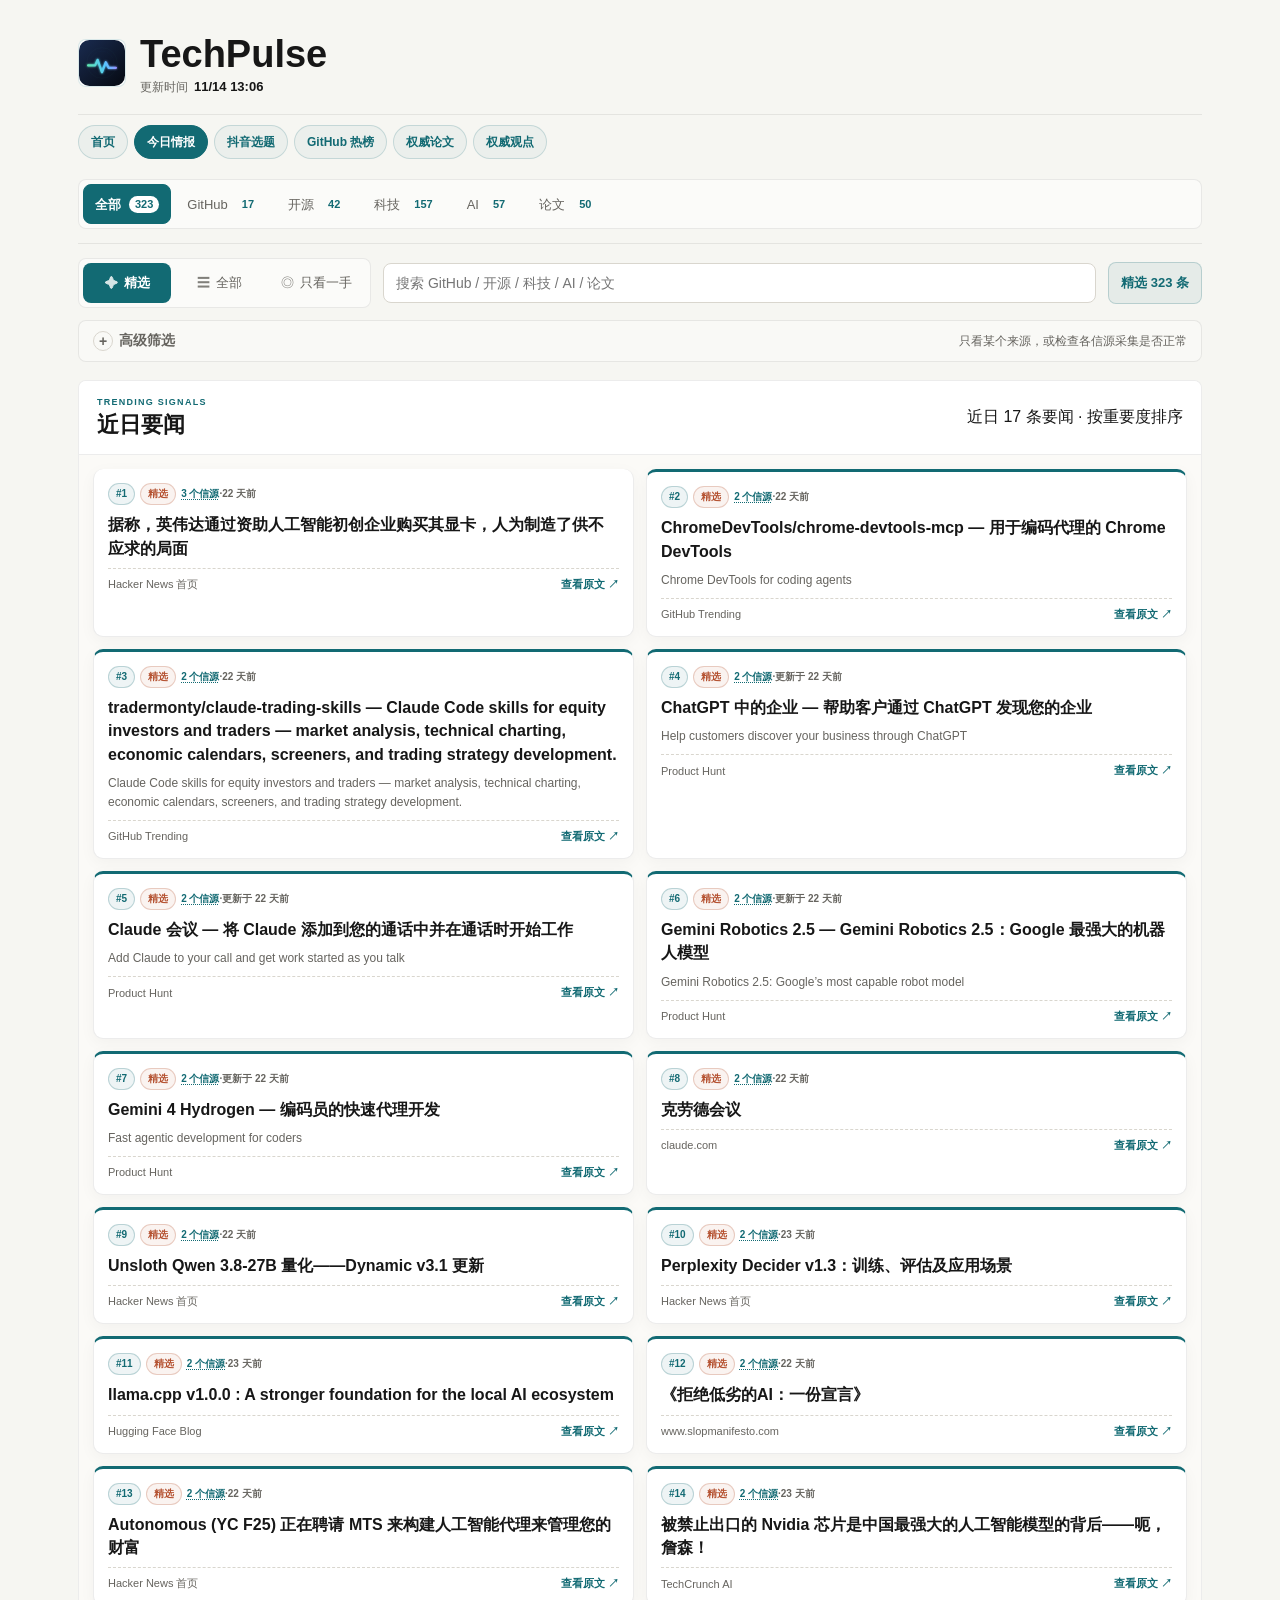
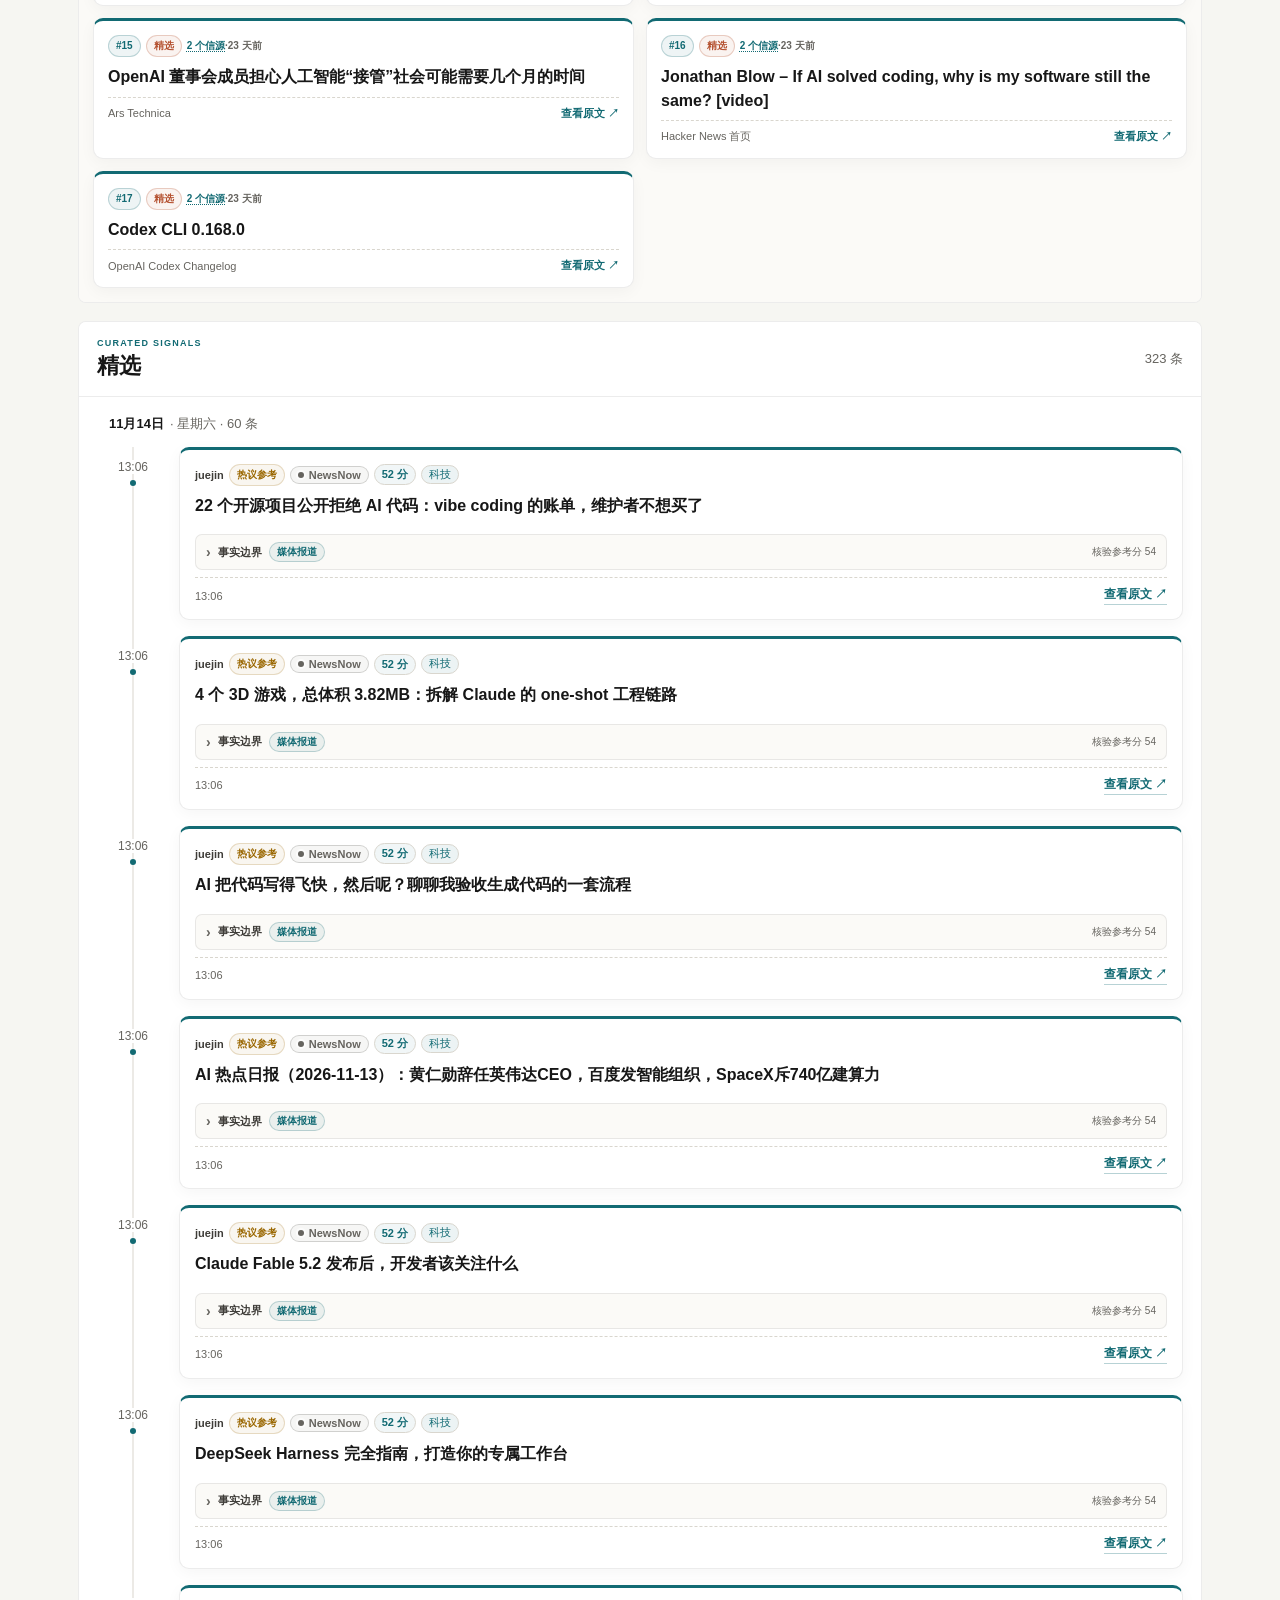
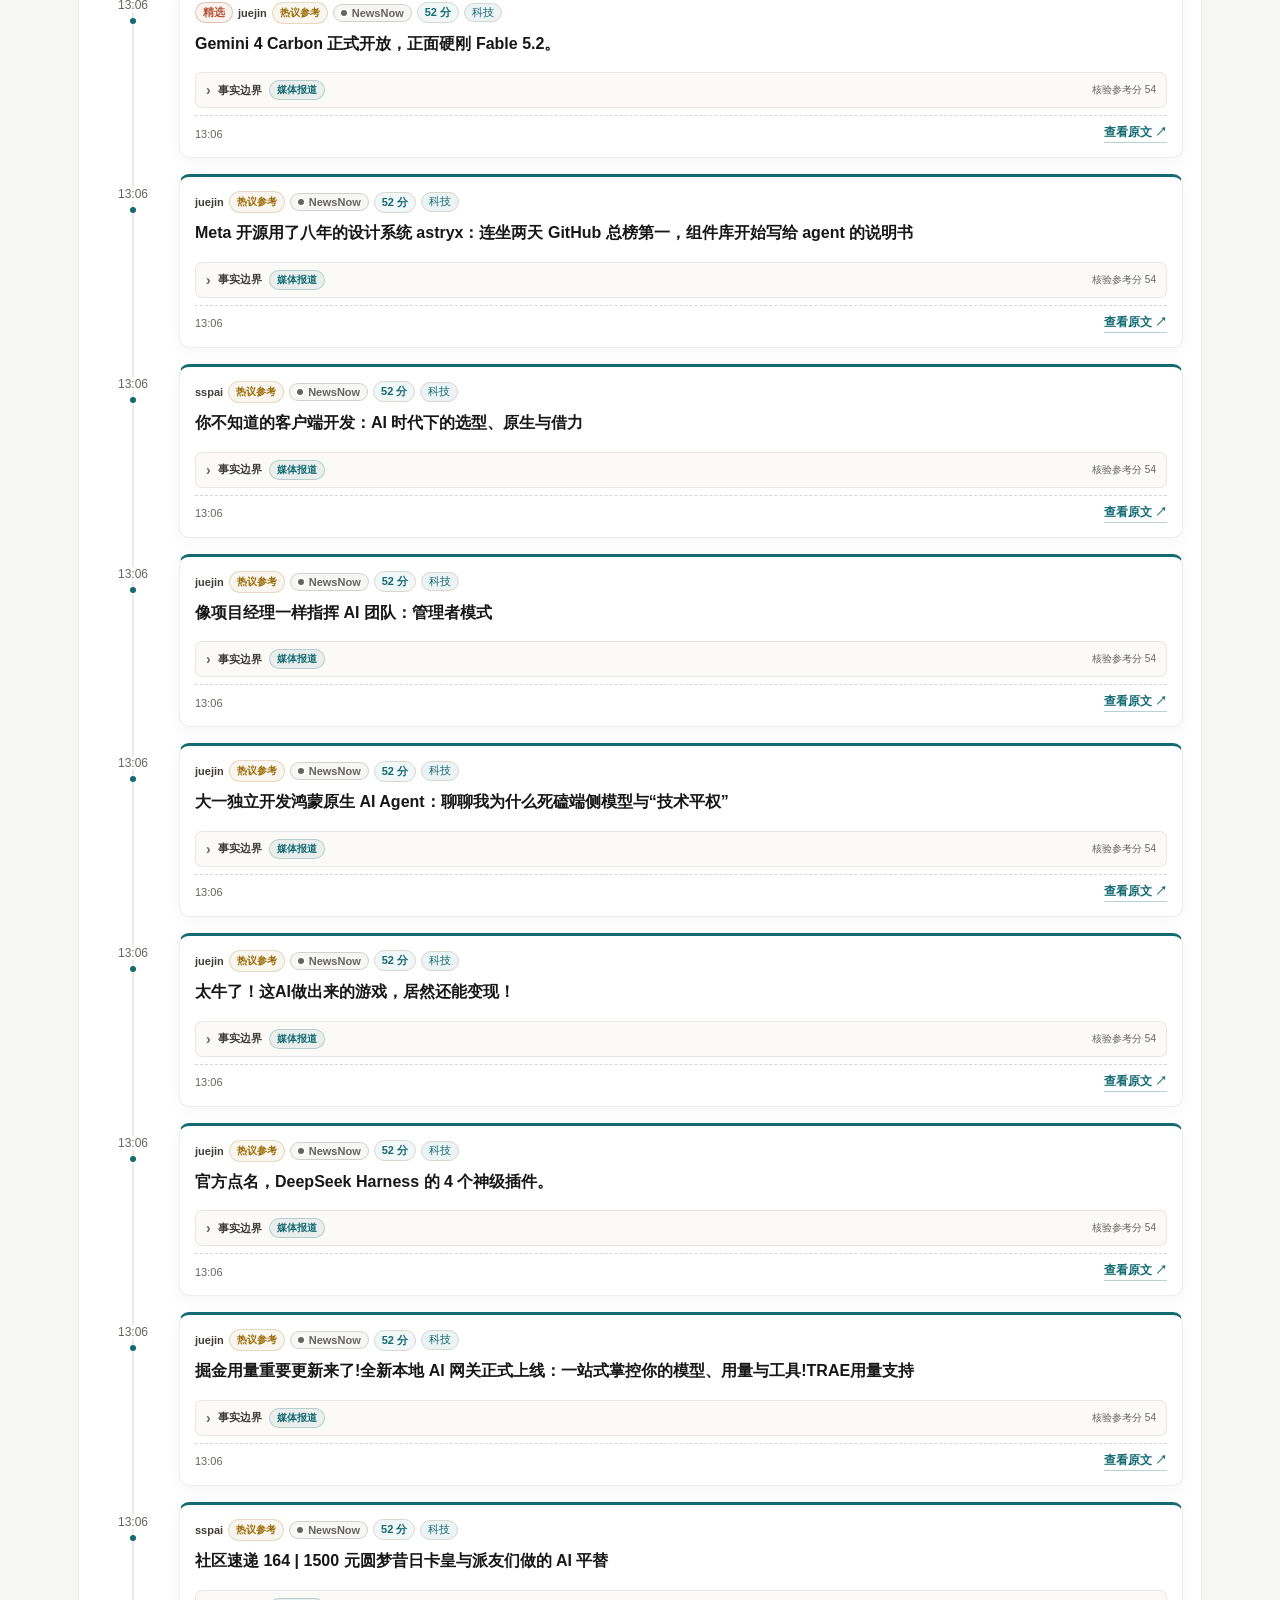
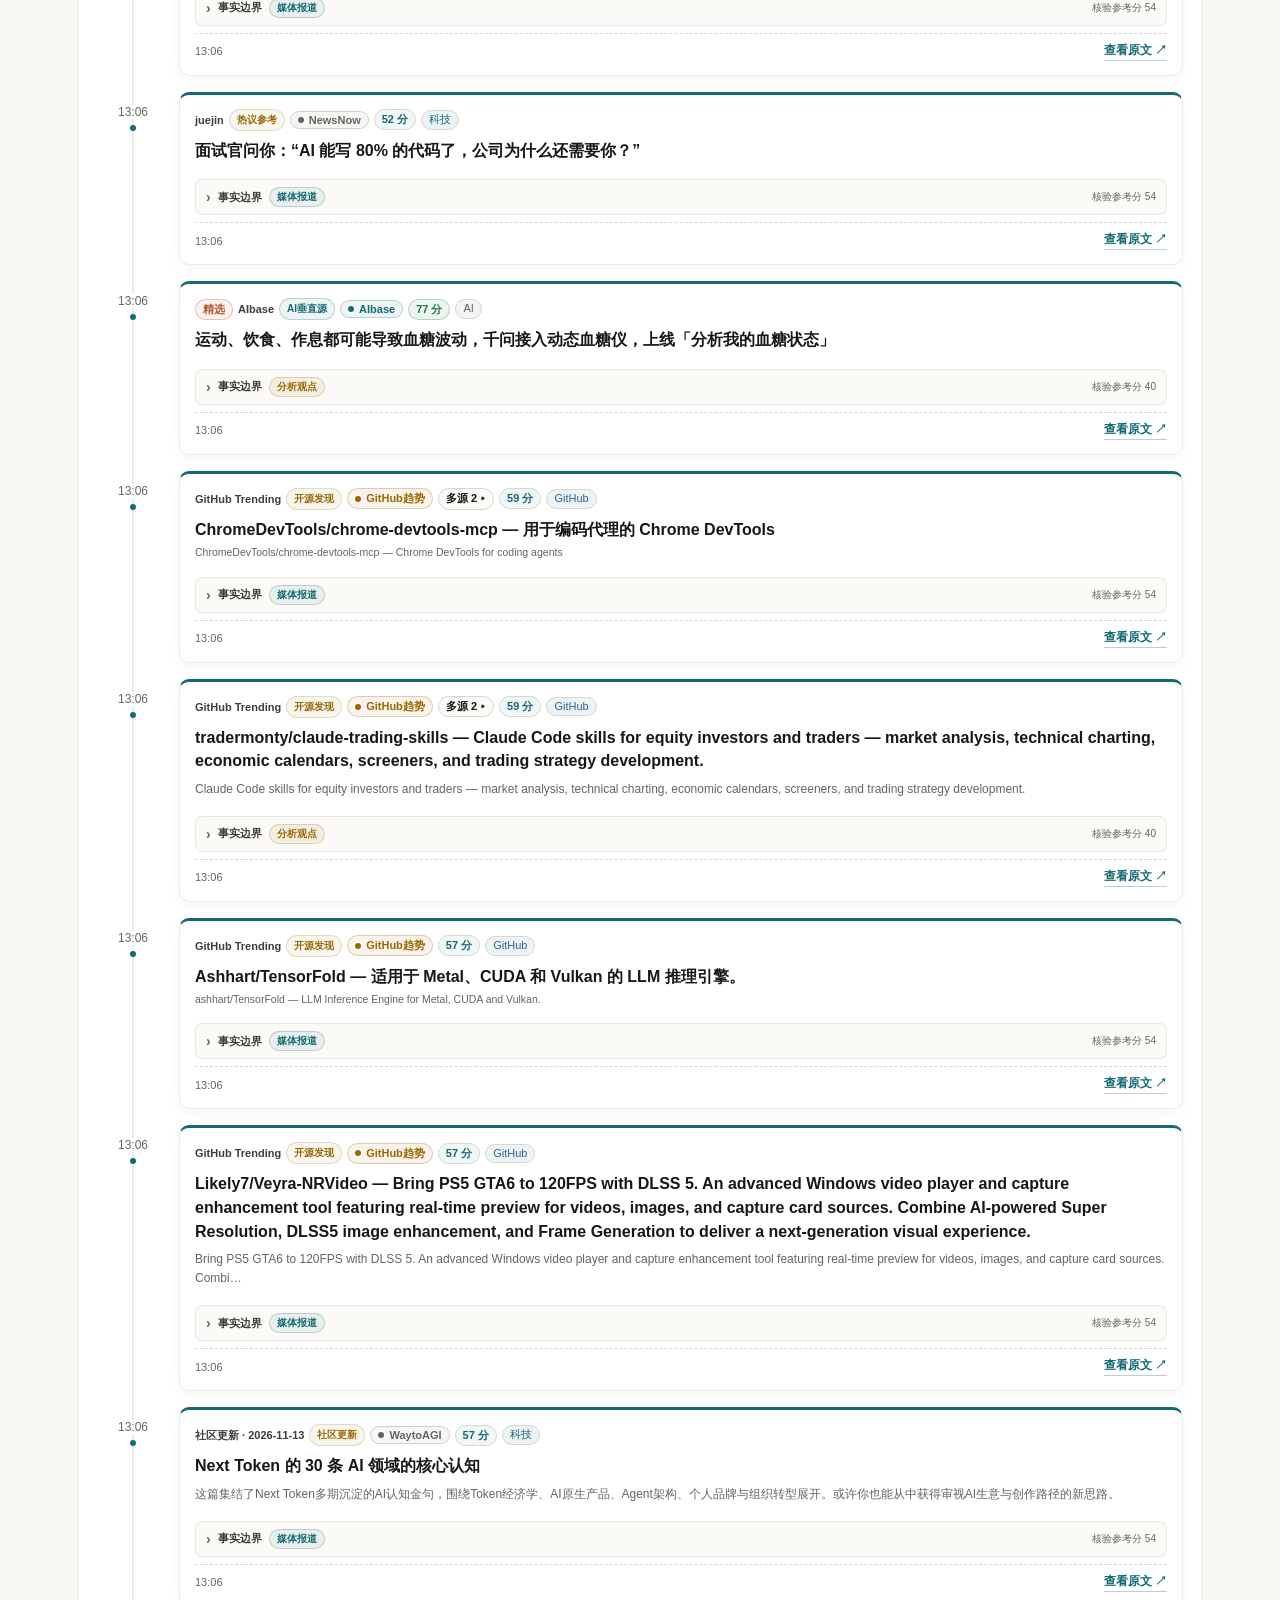
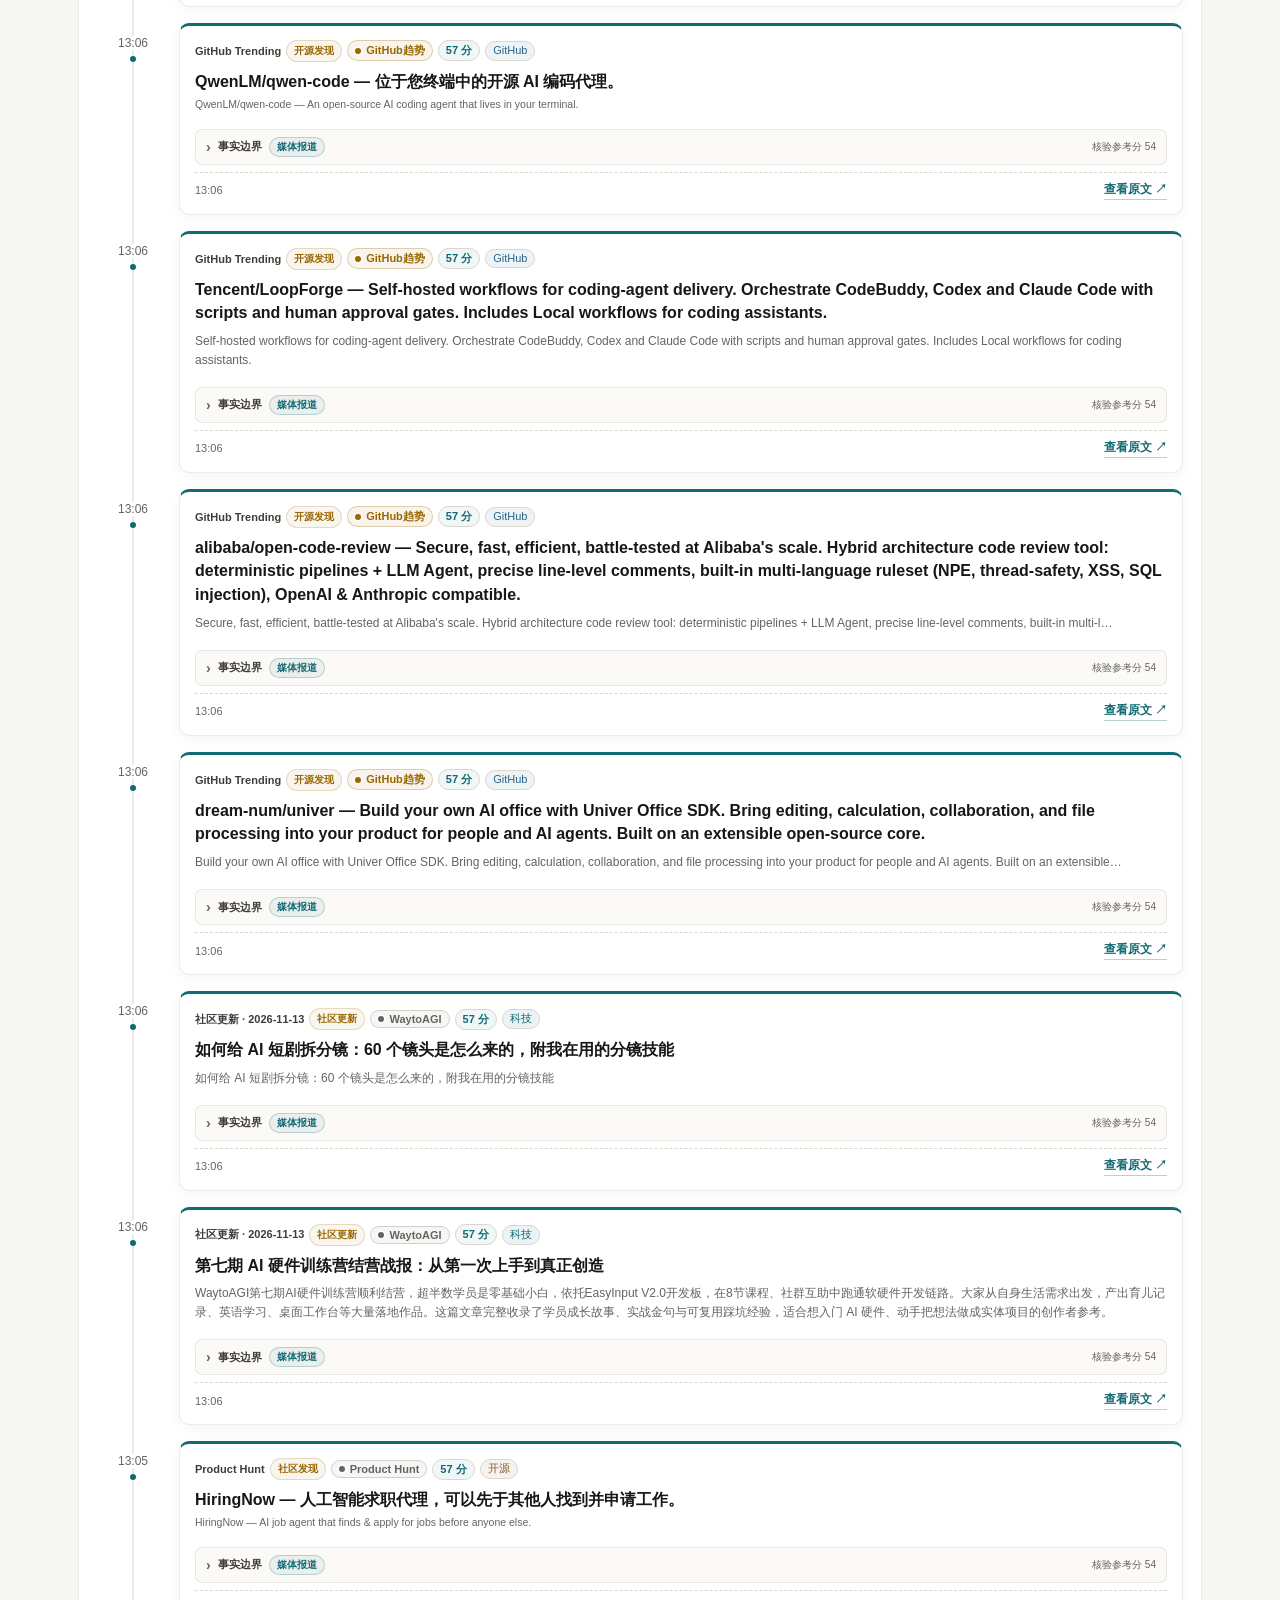
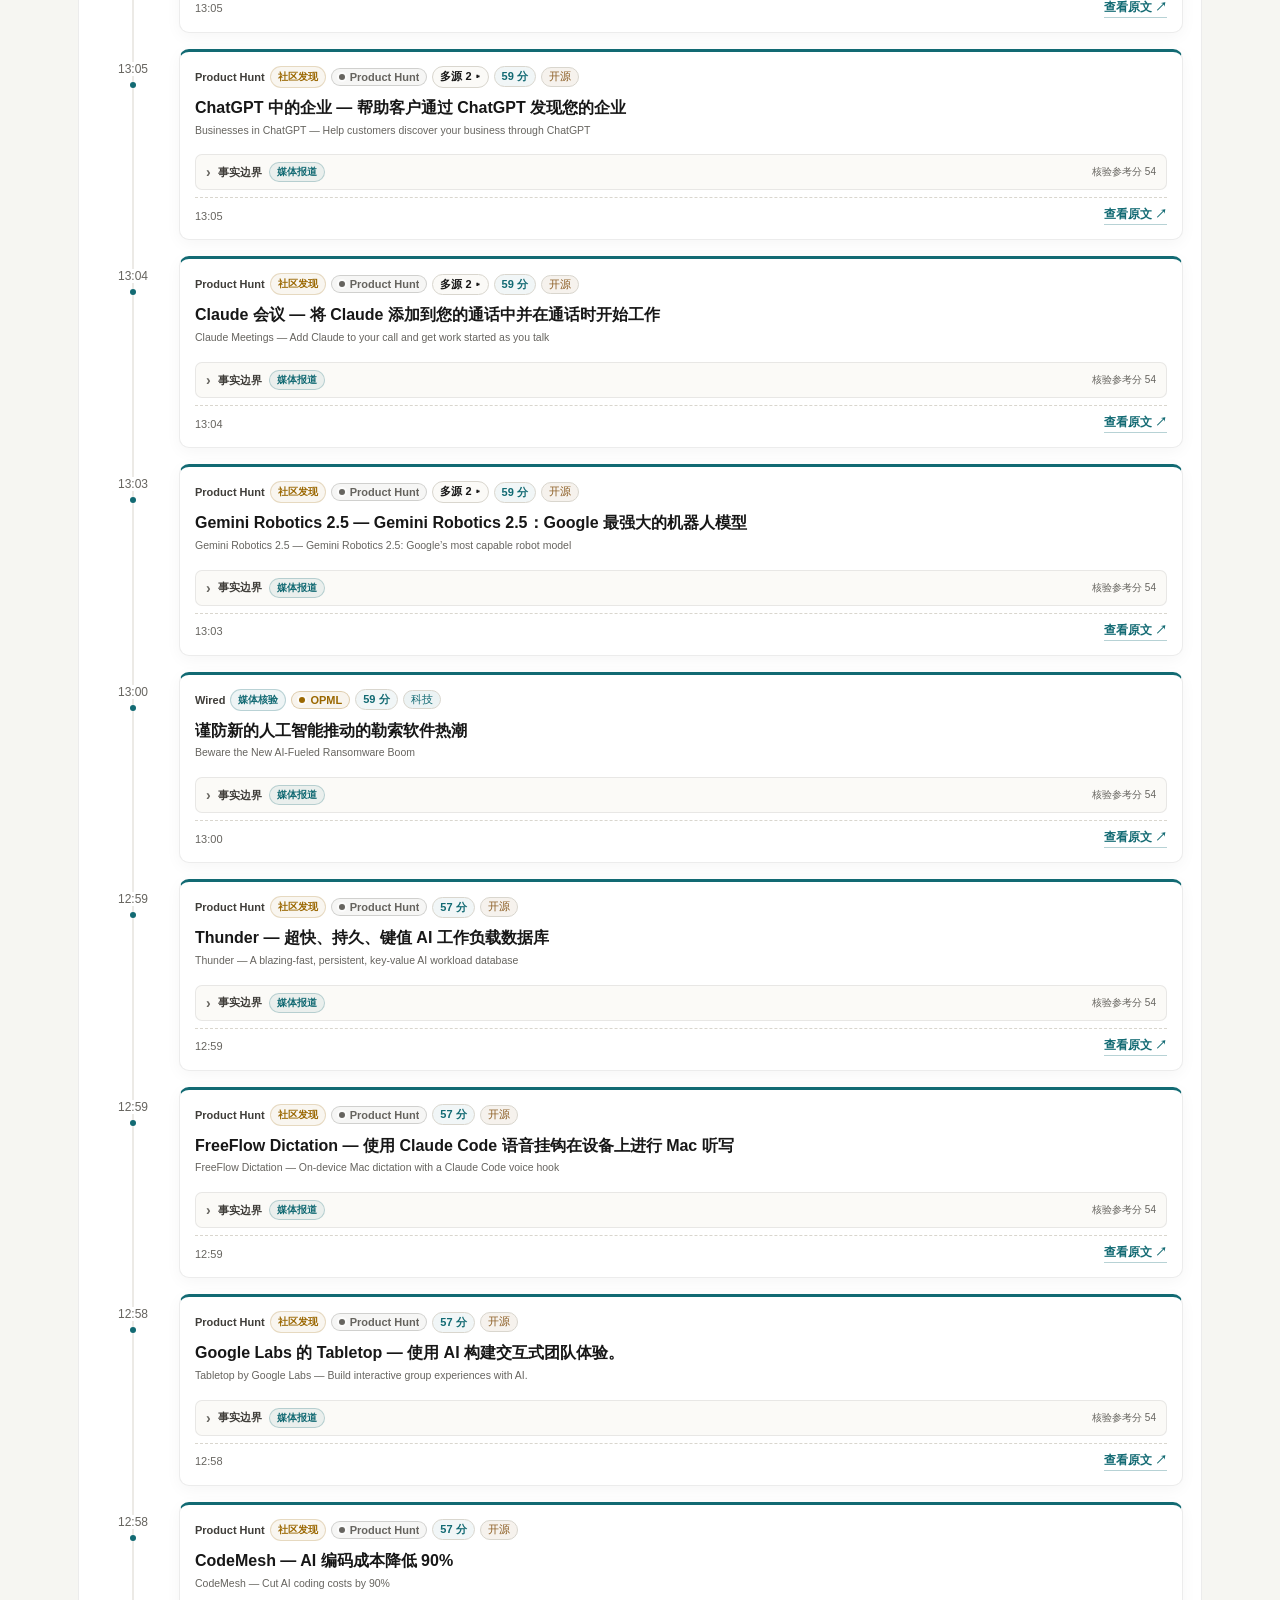
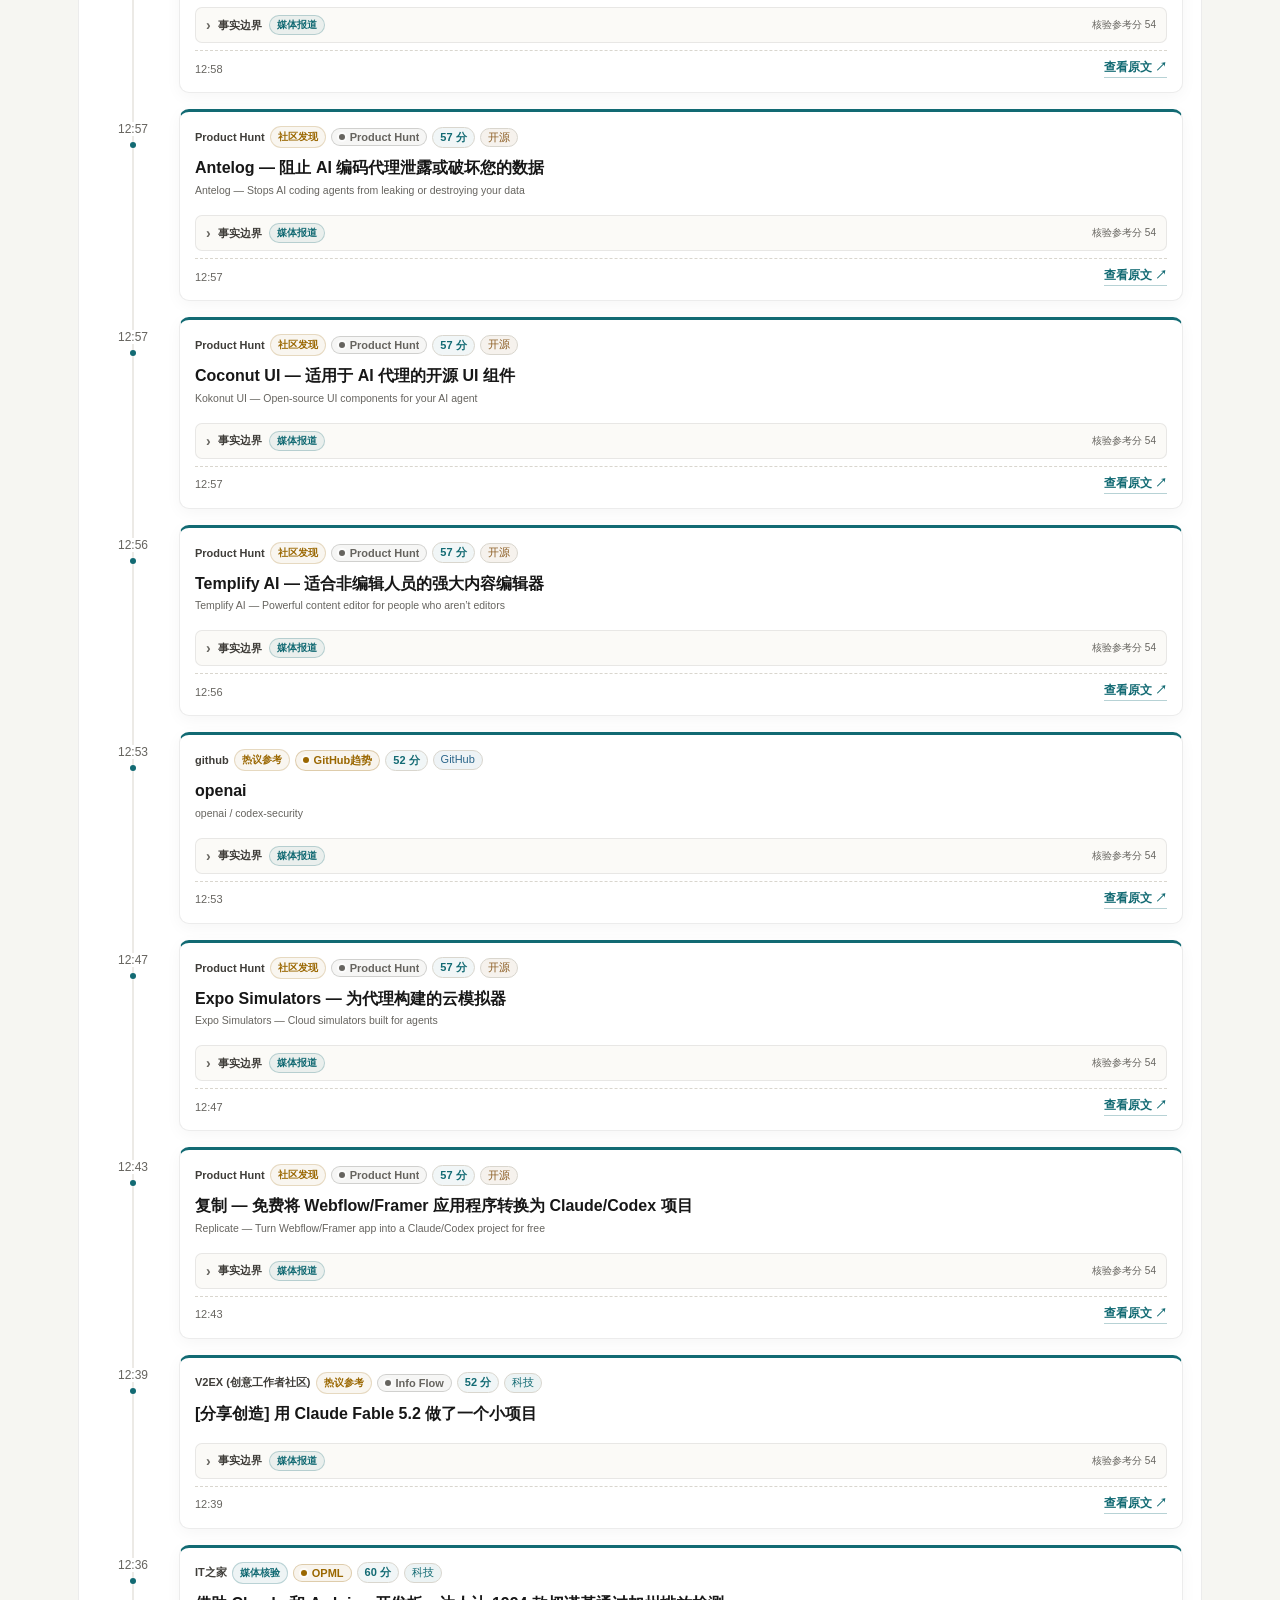
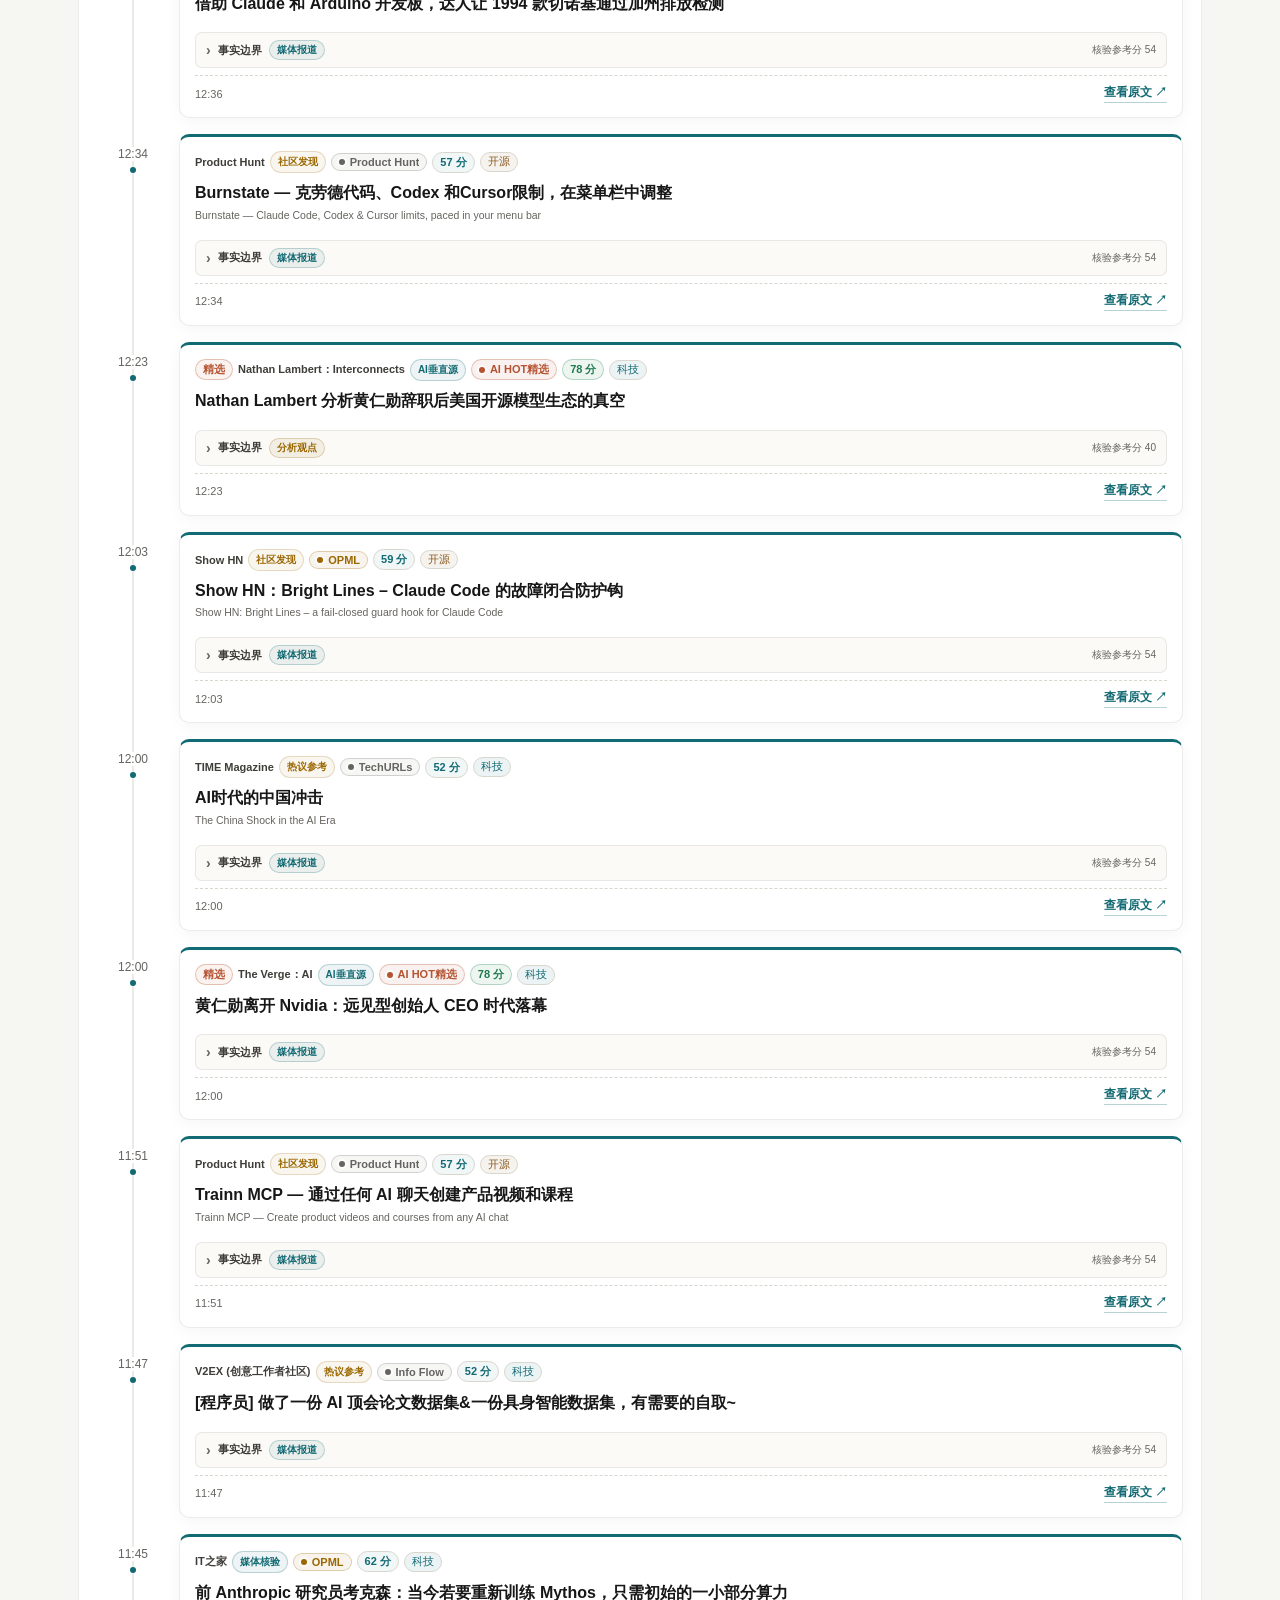
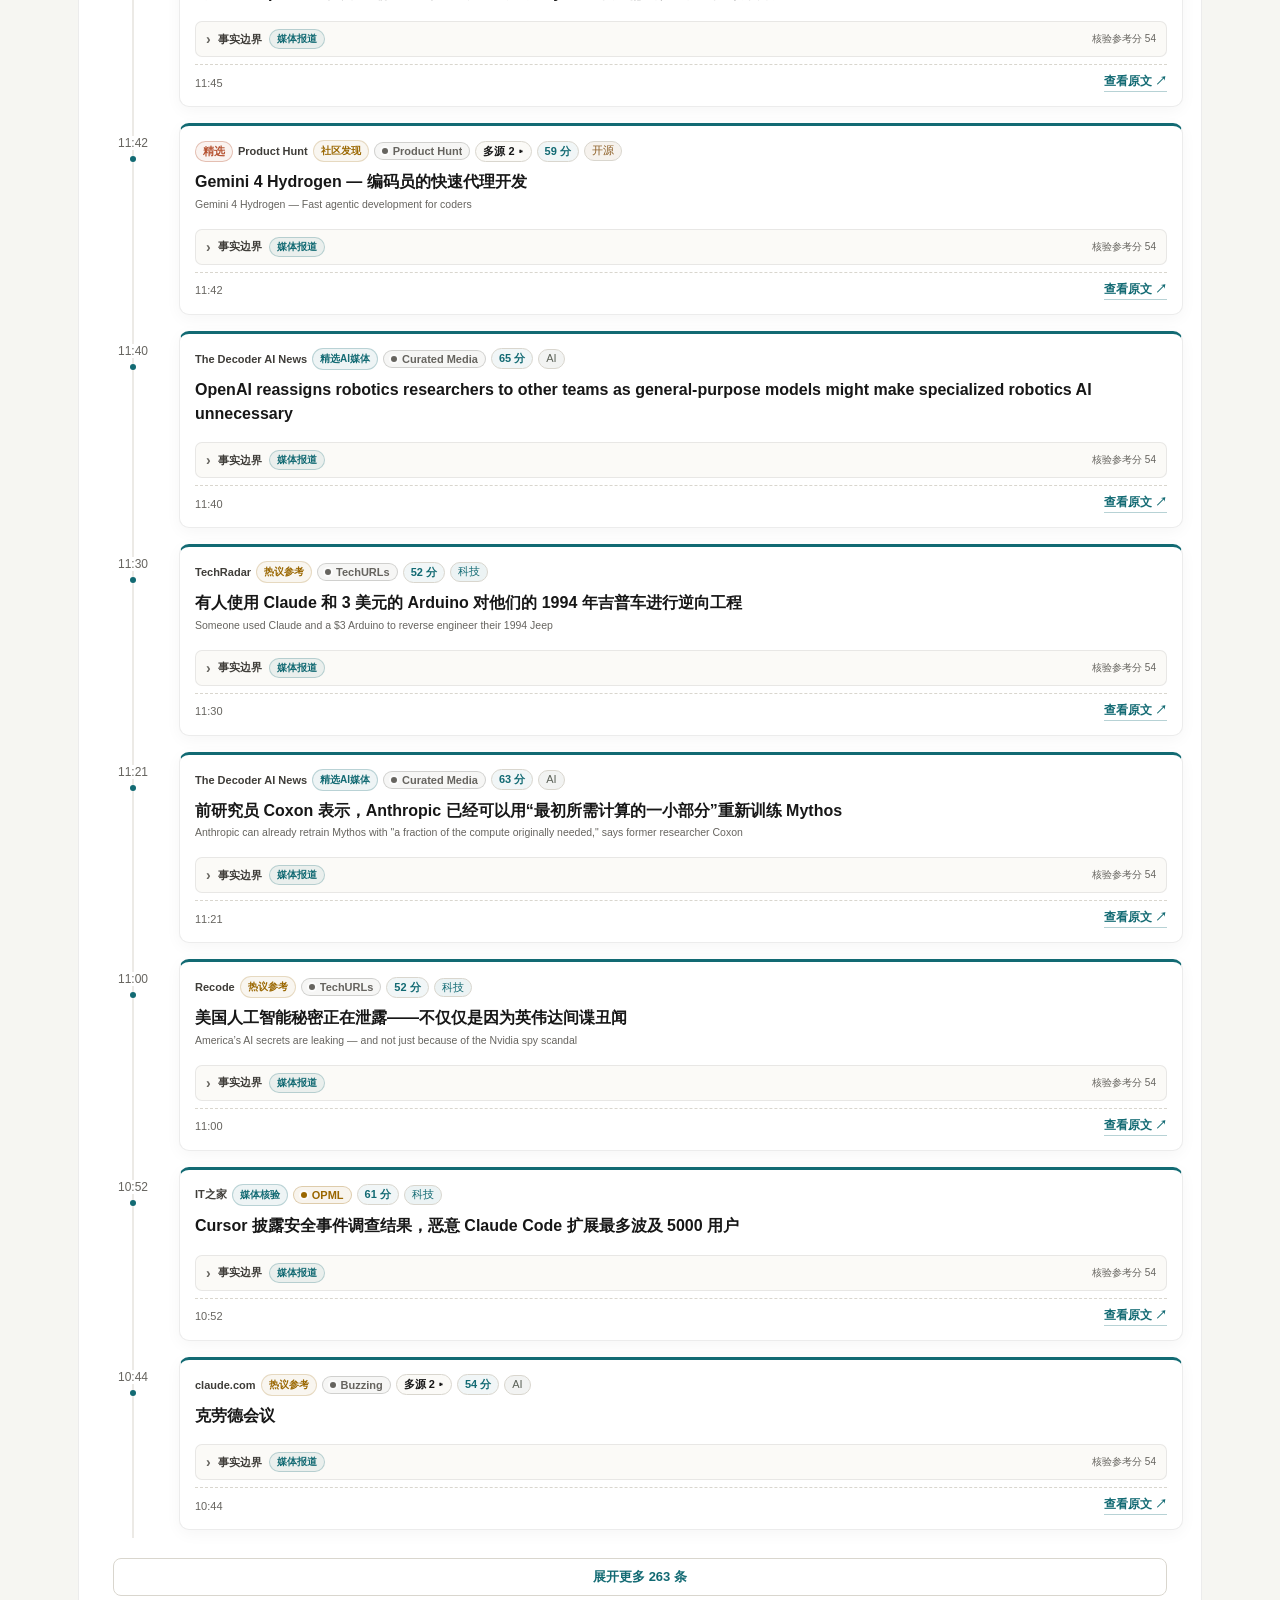
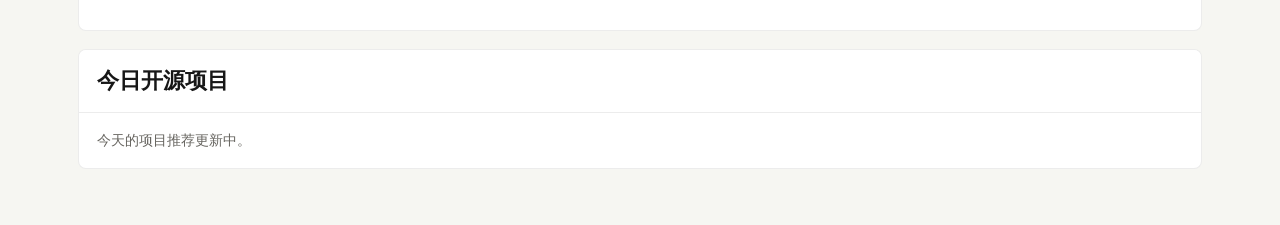
==== commit f5bd7a76: "feat: add evidence boundaries and transparent topic scoring" ====
--- a/dashboard.html
+++ b/dashboard.html
@@ -6,13 +6,13 @@
     <title>TechPulse｜一手科技与 AI 情报看板</title>
     <meta
       name="description"
-      content="自动整理 GitHub 新动态、实用开源项目、科技前沿、AI 动态与 AI 论文；官方来源优先，原文直达。"
+      content="自动整理 GitHub 新动态、开源项目、科技前沿、AI 动态与论文；官方来源优先，标注事实边界、来源链与一手原文，不把观点当事实。"
     />
     <link rel="alternate" type="application/rss+xml" title="TechPulse" href="/data/feed.xml" />
     <meta property="og:title" content="TechPulse｜一手科技与 AI 情报看板" />
     <meta
       property="og:description"
-      content="自动整理 GitHub 新动态、实用开源项目、科技前沿、AI 动态与 AI 论文；官方来源优先，原文直达。"
+      content="自动整理 GitHub 新动态、开源项目、科技前沿、AI 动态与论文；官方来源优先，标注事实边界、来源链与一手原文，不把观点当事实。"
     />
     <meta property="og:type" content="website" />
     <meta property="og:site_name" content="TechPulse" />
@@ -29,7 +29,7 @@
     <meta name="twitter:title" content="TechPulse｜一手科技与 AI 情报看板" />
     <meta
       name="twitter:description"
-      content="自动整理 GitHub 新动态、实用开源项目、科技前沿、AI 动态与 AI 论文；官方来源优先，原文直达。"
+      content="自动整理 GitHub 新动态、开源项目、科技前沿、AI 动态与论文；官方来源优先，标注事实边界、来源链与一手原文，不把观点当事实。"
     />
     <link rel="icon" href="./assets/logo.svg" type="image/svg+xml" />
     <link rel="icon" href="./assets/icons/favicon-32.png" sizes="32x32" type="image/png" />
@@ -37,7 +37,7 @@
     <link rel="manifest" href="./site.webmanifest" />
     <script src="./assets/i18n/zh.js?v=i18n-1013a"></script>
     <script src="./assets/i18n.js?v=i18n-1013a"></script>
-    <link rel="stylesheet" href="./assets/styles.css?v=mobile-1023a" />
+    <link rel="stylesheet" href="./assets/styles.css?v=evidence-20261114" />
     <link rel="stylesheet" href="./assets/service-status.css?v=20260909" />
   </head>
   <body data-dashboard-view="news">
@@ -123,13 +123,14 @@
           <div class="douyin-picks-heading">
             <span class="douyin-picks-eyebrow">DOUYIN CREATOR DESK</span>
             <h2 id="douyinPicksTitle">抖音科普 · 今日 5 个选题</h2>
-            <p class="douyin-picks-intro">从近 48 小时信息流中筛选，兼顾一手信源、时效、多源关注和普通人能听懂的表达空间；事实与观点均以原文为准。</p>
+            <p class="douyin-picks-intro">按“事实可信、一手程度、大众影响、画面性、时效、争议度”综合初筛，并扣除传闻、单一来源和过度技术化风险。分数是编辑参考，不是播放量预测。</p>
           </div>
           <div class="douyin-picks-actions">
             <span id="douyinPicksMeta">正在挑选...</span>
             <button type="button" id="douyinPicksRefreshBtn" class="douyin-picks-refresh">换一批</button>
           </div>
         </div>
+        <div class="douyin-verification-summary" id="douyinVerificationSummary" aria-live="polite"></div>
         <div class="douyin-picks-swipe-hint" aria-hidden="true">上下滑动查看 5 条选题 ↓</div>
         <div id="douyinPicksList" class="douyin-picks-list" aria-live="polite"></div>
       </section>
@@ -263,6 +264,23 @@
           </div>
           <a class="title" target="_blank" rel="noopener noreferrer"></a>
           <p class="news-summary"></p>
+          <details class="fact-boundary" hidden>
+            <summary>
+              <span class="fact-boundary-title">事实边界</span>
+              <span class="claim-status-badge"></span>
+              <span class="verification-score"></span>
+            </summary>
+            <div class="fact-boundary-body">
+              <p class="claim-status-note"></p>
+              <div class="verification-metrics"></div>
+              <div class="claim-basis"></div>
+              <ul class="evidence-limits"></ul>
+              <details class="source-chain-details" hidden>
+                <summary>查看来源链</summary>
+                <div class="source-chain-list"></div>
+              </details>
+            </div>
+          </details>
           <div class="why-box" hidden>
             <span class="why-label">推荐理由：</span>
             <span class="why-text"></span>
@@ -275,6 +293,6 @@
         </div>
       </article>
     </template>
-    <script src="./assets/app.js?v=mobile-1023a" defer></script>
+    <script src="./assets/app.js?v=evidence-20261114" defer></script>
   </body>
 </html>
--- a/assets/styles.css
+++ b/assets/styles.css
@@ -3495,6 +3495,7 @@
     font-size: 16px;
   }
 }
+
 /* ---- 2026-11-13 mobile reading system: paper-like cards + compact typography ---- */
 .board-eyebrow,
 .list-head-title .board-eyebrow {
@@ -4266,3 +4267,430 @@
   }
 }
 
+
+/* ---- 2026-11-14 evidence boundary and source accountability ---- */
+.claim-status-badge,
+.douyin-fact-badge {
+  display: inline-flex;
+  align-items: center;
+  justify-content: center;
+  width: max-content;
+  max-width: 100%;
+  border: 1px solid var(--line);
+  border-radius: 999px;
+  padding: 3px 7px;
+  color: var(--ink-soft);
+  background: var(--surface-alt);
+  font-size: 10px;
+  font-weight: 780;
+  line-height: 1.2;
+  white-space: nowrap;
+}
+
+.claim-confirmed {
+  color: var(--good);
+  border-color: rgba(31, 122, 77, 0.25);
+  background: rgba(31, 122, 77, 0.08);
+}
+
+.claim-reported {
+  color: var(--accent);
+  border-color: rgba(18, 106, 115, 0.24);
+  background: rgba(18, 106, 115, 0.07);
+}
+
+.claim-analysis {
+  color: var(--warn);
+  border-color: rgba(154, 103, 0, 0.24);
+  background: rgba(154, 103, 0, 0.08);
+}
+
+.claim-rumor {
+  color: var(--bad);
+  border-color: rgba(180, 35, 24, 0.24);
+  background: rgba(180, 35, 24, 0.07);
+}
+
+.claim-preprint {
+  color: #68419a;
+  border-color: rgba(104, 65, 154, 0.24);
+  background: rgba(104, 65, 154, 0.07);
+}
+
+.fact-boundary {
+  margin-top: 10px;
+  border: 1px solid var(--line-soft);
+  border-radius: 7px;
+  background: var(--surface-soft);
+}
+
+.fact-boundary[hidden],
+.source-chain-details[hidden] {
+  display: none;
+}
+
+.fact-boundary > summary {
+  display: flex;
+  flex-wrap: wrap;
+  align-items: center;
+  gap: 7px;
+  min-height: 34px;
+  padding: 7px 10px;
+  cursor: pointer;
+  list-style: none;
+  color: var(--ink-soft);
+  font-size: 11px;
+}
+
+.fact-boundary > summary::-webkit-details-marker,
+.source-chain-details > summary::-webkit-details-marker,
+.official-coverage-panel > summary::-webkit-details-marker {
+  display: none;
+}
+
+.fact-boundary > summary::before {
+  content: "›";
+  color: var(--muted);
+  font-size: 14px;
+  font-weight: 800;
+  transform: rotate(0deg);
+  transition: transform 150ms ease;
+}
+
+.fact-boundary[open] > summary::before {
+  transform: rotate(90deg);
+}
+
+.fact-boundary-title {
+  font-weight: 780;
+}
+
+.verification-score {
+  margin-left: auto;
+  color: var(--muted);
+  font-size: 10px;
+  font-variant-numeric: tabular-nums;
+}
+
+.fact-boundary-body {
+  padding: 0 11px 11px;
+}
+
+.claim-status-note {
+  margin: 2px 0 9px;
+  color: var(--ink-soft);
+  font-size: 11px;
+  line-height: 1.55;
+}
+
+.verification-metrics,
+.douyin-verification-chips {
+  display: flex;
+  flex-wrap: wrap;
+  gap: 5px;
+}
+
+.verification-metrics span,
+.douyin-verification-chips span {
+  border: 1px solid var(--line-soft);
+  border-radius: 999px;
+  padding: 3px 7px;
+  color: var(--muted);
+  background: var(--surface);
+  font-size: 10px;
+}
+
+.verification-metrics .metric-good {
+  color: var(--good);
+  border-color: rgba(31, 122, 77, 0.22);
+}
+
+.verification-metrics .metric-warn {
+  color: var(--warn);
+  border-color: rgba(154, 103, 0, 0.22);
+}
+
+.claim-basis {
+  display: flex;
+  flex-wrap: wrap;
+  gap: 5px;
+  margin-top: 9px;
+  color: var(--muted);
+  font-size: 11px;
+}
+
+.claim-basis a,
+.claim-basis strong {
+  color: var(--accent);
+  text-decoration: none;
+}
+
+.claim-basis strong {
+  color: var(--warn);
+}
+
+.claim-basis a:hover {
+  text-decoration: underline;
+}
+
+.evidence-limits {
+  margin: 8px 0 0;
+  padding-left: 17px;
+  color: var(--ink-soft);
+  font-size: 11px;
+  line-height: 1.55;
+}
+
+.evidence-limits li + li {
+  margin-top: 3px;
+}
+
+.source-chain-details {
+  margin-top: 9px;
+  border-top: 1px dashed var(--line);
+  padding-top: 8px;
+}
+
+.source-chain-details > summary {
+  width: max-content;
+  cursor: pointer;
+  color: var(--accent);
+  font-size: 10px;
+  font-weight: 740;
+}
+
+.source-chain-list {
+  display: grid;
+  gap: 6px;
+  margin-top: 7px;
+}
+
+.source-chain-row {
+  display: grid;
+  grid-template-columns: 72px minmax(90px, 0.35fr) minmax(0, 1fr);
+  align-items: baseline;
+  gap: 7px;
+  min-width: 0;
+  font-size: 10px;
+}
+
+.source-chain-role {
+  color: var(--muted);
+}
+
+.source-chain-link {
+  overflow: hidden;
+  color: var(--accent);
+  font-weight: 680;
+  text-decoration: none;
+  text-overflow: ellipsis;
+  white-space: nowrap;
+}
+
+.source-chain-link:hover {
+  text-decoration: underline;
+}
+
+.source-chain-title {
+  overflow: hidden;
+  color: var(--muted);
+  text-overflow: ellipsis;
+  white-space: nowrap;
+}
+
+.douyin-verification-summary {
+  display: flex;
+  flex-wrap: wrap;
+  align-items: center;
+  gap: 7px 10px;
+  margin: -4px 0 10px;
+  border: 1px solid var(--line-soft);
+  border-radius: 7px;
+  padding: 9px 11px;
+  background: var(--surface-soft);
+}
+
+.douyin-verification-summary strong {
+  font-size: 11px;
+}
+
+.douyin-verification-summary small {
+  color: var(--muted);
+  font-size: 10px;
+}
+
+.douyin-pick-top {
+  flex-wrap: wrap;
+}
+
+.douyin-fact-badge {
+  margin-left: auto;
+}
+
+.douyin-pick-potential {
+  margin-left: 0;
+}
+
+.douyin-score-breakdown {
+  display: grid;
+  grid-template-columns: repeat(6, minmax(0, 1fr));
+  gap: 4px;
+  margin-top: 7px;
+}
+
+.douyin-score-breakdown span {
+  border: 1px solid var(--line-soft);
+  border-radius: 5px;
+  padding: 4px 3px;
+  color: var(--muted);
+  background: var(--surface-soft);
+  font-size: 9px;
+  line-height: 1.2;
+  text-align: center;
+  white-space: nowrap;
+}
+
+.douyin-risk-note {
+  margin: 6px 0 0;
+  color: var(--warn);
+  font-size: 10px;
+  line-height: 1.45;
+}
+
+.official-coverage-panel {
+  margin-top: 8px;
+  border: 1px solid var(--line-soft);
+  border-radius: 7px;
+  background: var(--surface-soft);
+}
+
+.official-coverage-panel > summary {
+  cursor: pointer;
+  padding: 9px 10px;
+  color: var(--ink-soft);
+  font-size: 11px;
+  font-weight: 760;
+}
+
+.official-coverage-panel > p {
+  margin: 0;
+  padding: 0 10px 8px;
+  color: var(--muted);
+  font-size: 10px;
+  line-height: 1.5;
+}
+
+.official-coverage-grid {
+  display: grid;
+  grid-template-columns: repeat(2, minmax(0, 1fr));
+  gap: 6px;
+  padding: 0 10px 10px;
+}
+
+.official-coverage-item {
+  display: grid;
+  gap: 3px;
+  min-width: 0;
+  border: 1px solid var(--line-soft);
+  border-radius: 6px;
+  padding: 7px 8px;
+  background: var(--surface);
+}
+
+.official-coverage-item > div {
+  display: flex;
+  align-items: center;
+  justify-content: space-between;
+  gap: 6px;
+  min-width: 0;
+}
+
+.official-coverage-item strong {
+  overflow: hidden;
+  font-size: 11px;
+  text-overflow: ellipsis;
+  white-space: nowrap;
+}
+
+.official-coverage-item span {
+  flex: 0 0 auto;
+  border-radius: 999px;
+  padding: 2px 5px;
+  color: var(--muted);
+  background: var(--surface-alt);
+  font-size: 9px;
+  font-weight: 720;
+}
+
+.official-coverage-item small {
+  overflow: hidden;
+  color: var(--muted);
+  font-size: 9px;
+  text-overflow: ellipsis;
+  white-space: nowrap;
+}
+
+.official-coverage-item a {
+  width: max-content;
+  color: var(--accent);
+  font-size: 9px;
+  text-decoration: none;
+}
+
+.official-coverage-item a:hover {
+  text-decoration: underline;
+}
+
+.coverage-active span {
+  color: var(--good);
+  background: rgba(31, 122, 77, 0.08);
+}
+
+.coverage-connected_no_recent span {
+  color: var(--warn);
+  background: rgba(154, 103, 0, 0.08);
+}
+
+.coverage-not_configured span {
+  color: var(--bad);
+  background: rgba(180, 35, 24, 0.07);
+}
+
+@media (max-width: 640px) {
+  .fact-boundary > summary {
+    gap: 6px;
+    padding: 7px 8px;
+  }
+
+  .verification-score {
+    width: 100%;
+    margin-left: 17px;
+    margin-top: -2px;
+  }
+
+  .fact-boundary-body {
+    padding: 0 9px 9px;
+  }
+
+  .source-chain-row {
+    grid-template-columns: 62px minmax(80px, 0.45fr) minmax(0, 1fr);
+    gap: 5px;
+  }
+
+  .douyin-verification-summary {
+    align-items: flex-start;
+    padding: 8px 9px;
+  }
+
+  .douyin-verification-summary small {
+    flex-basis: 100%;
+  }
+
+  .douyin-score-breakdown {
+    grid-template-columns: repeat(3, minmax(0, 1fr));
+  }
+
+  .official-coverage-grid {
+    grid-template-columns: 1fr;
+  }
+}
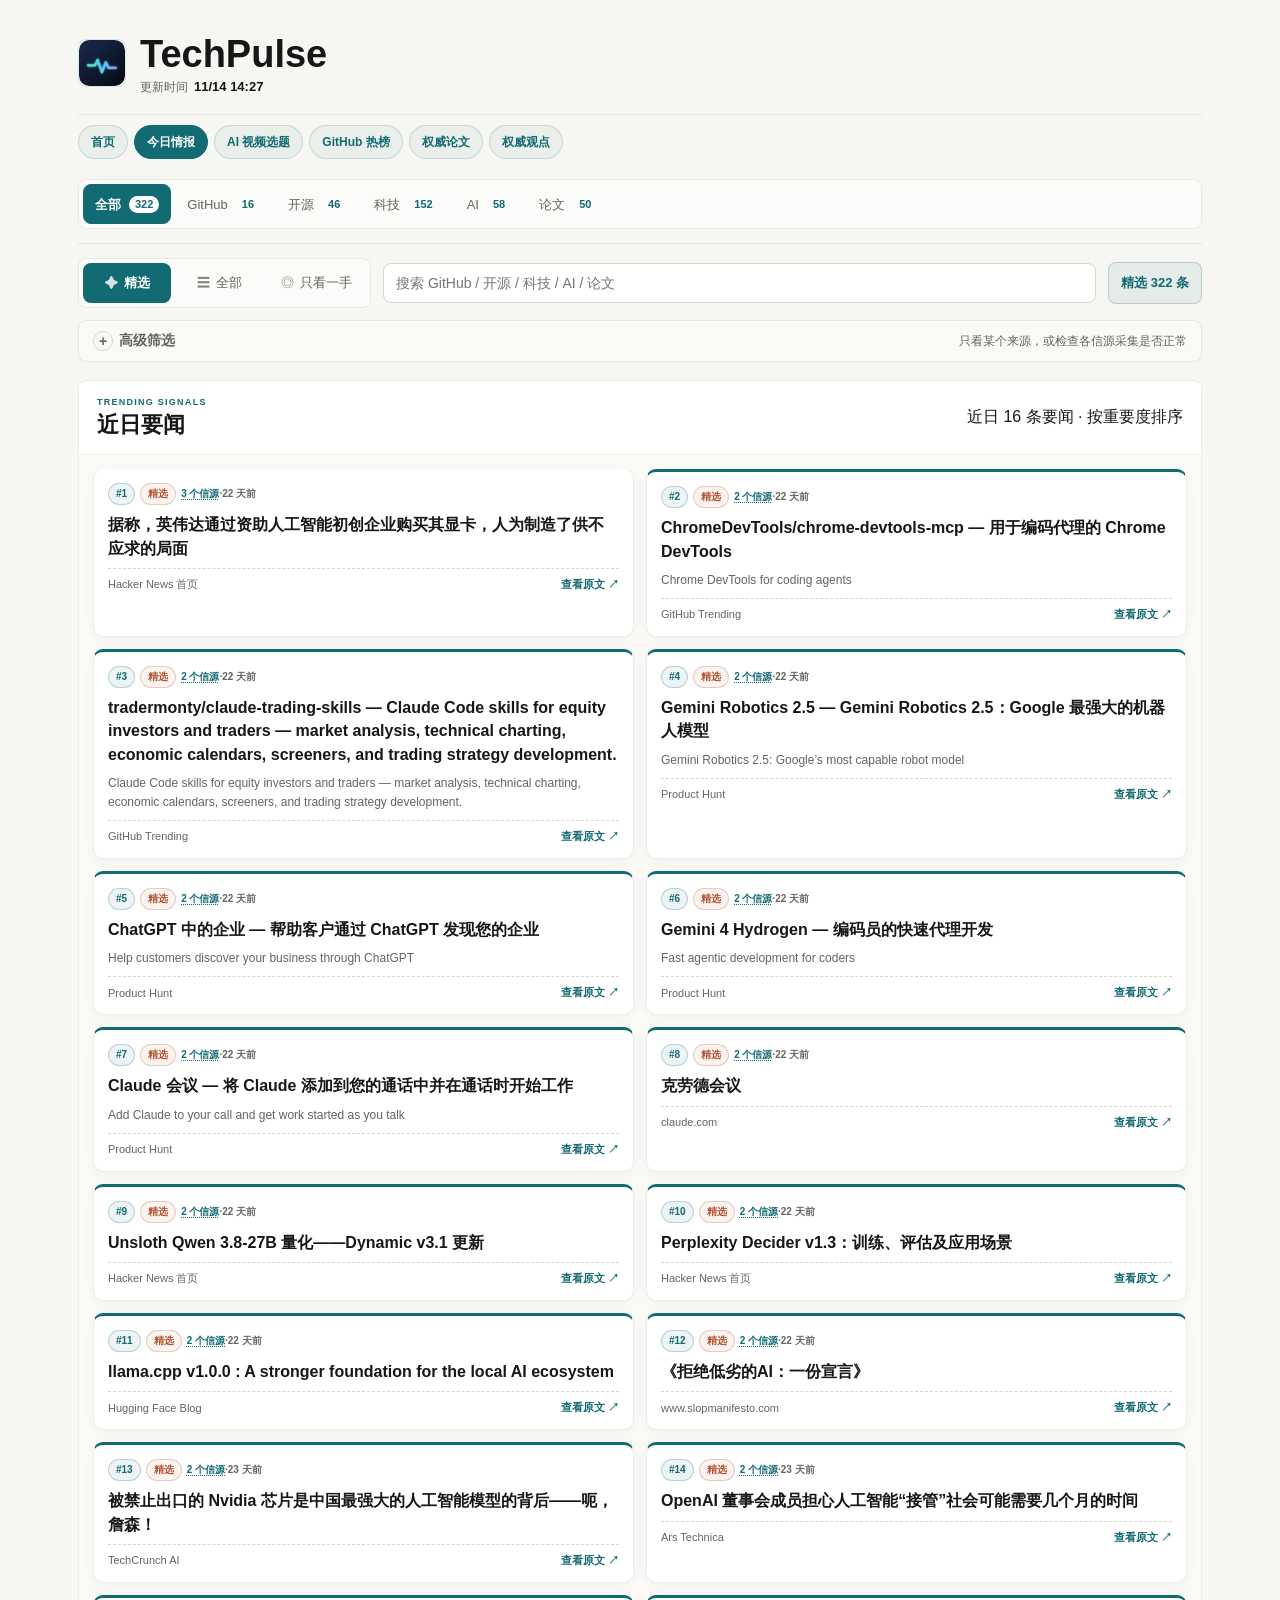
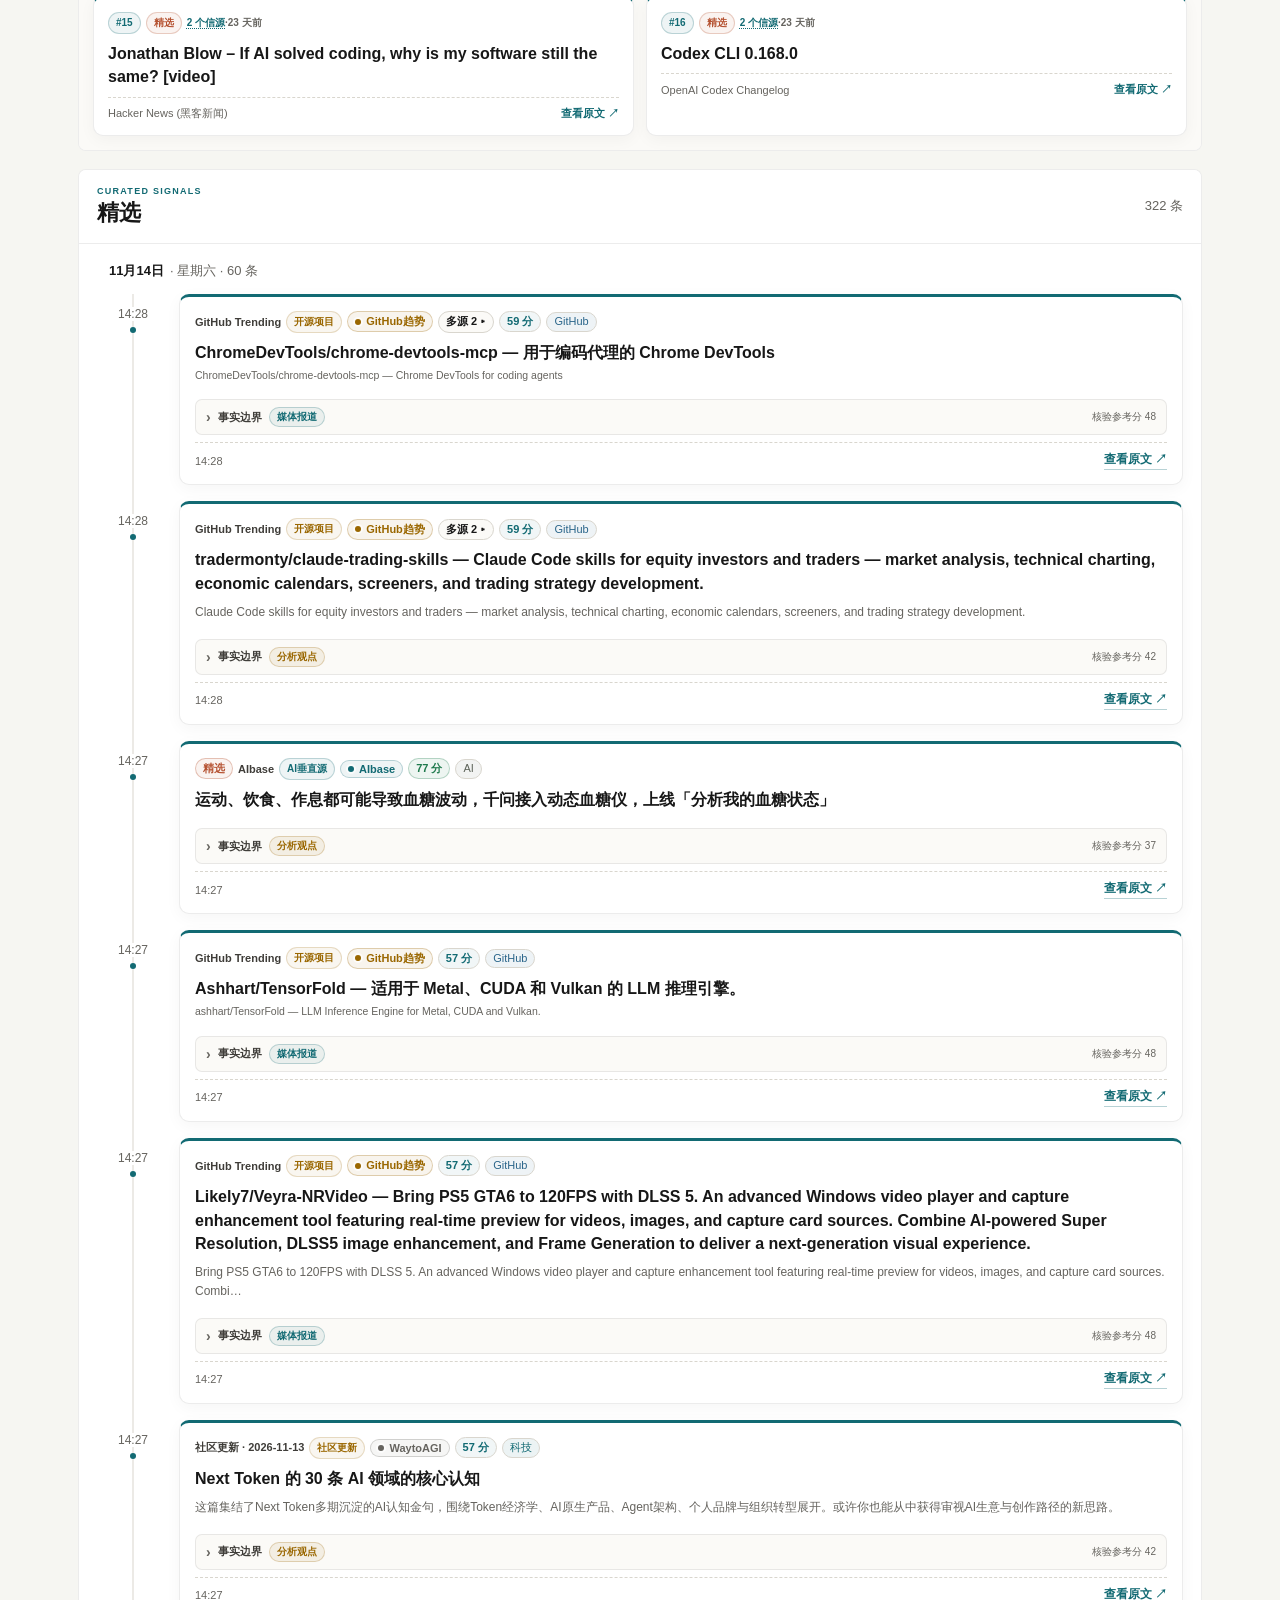
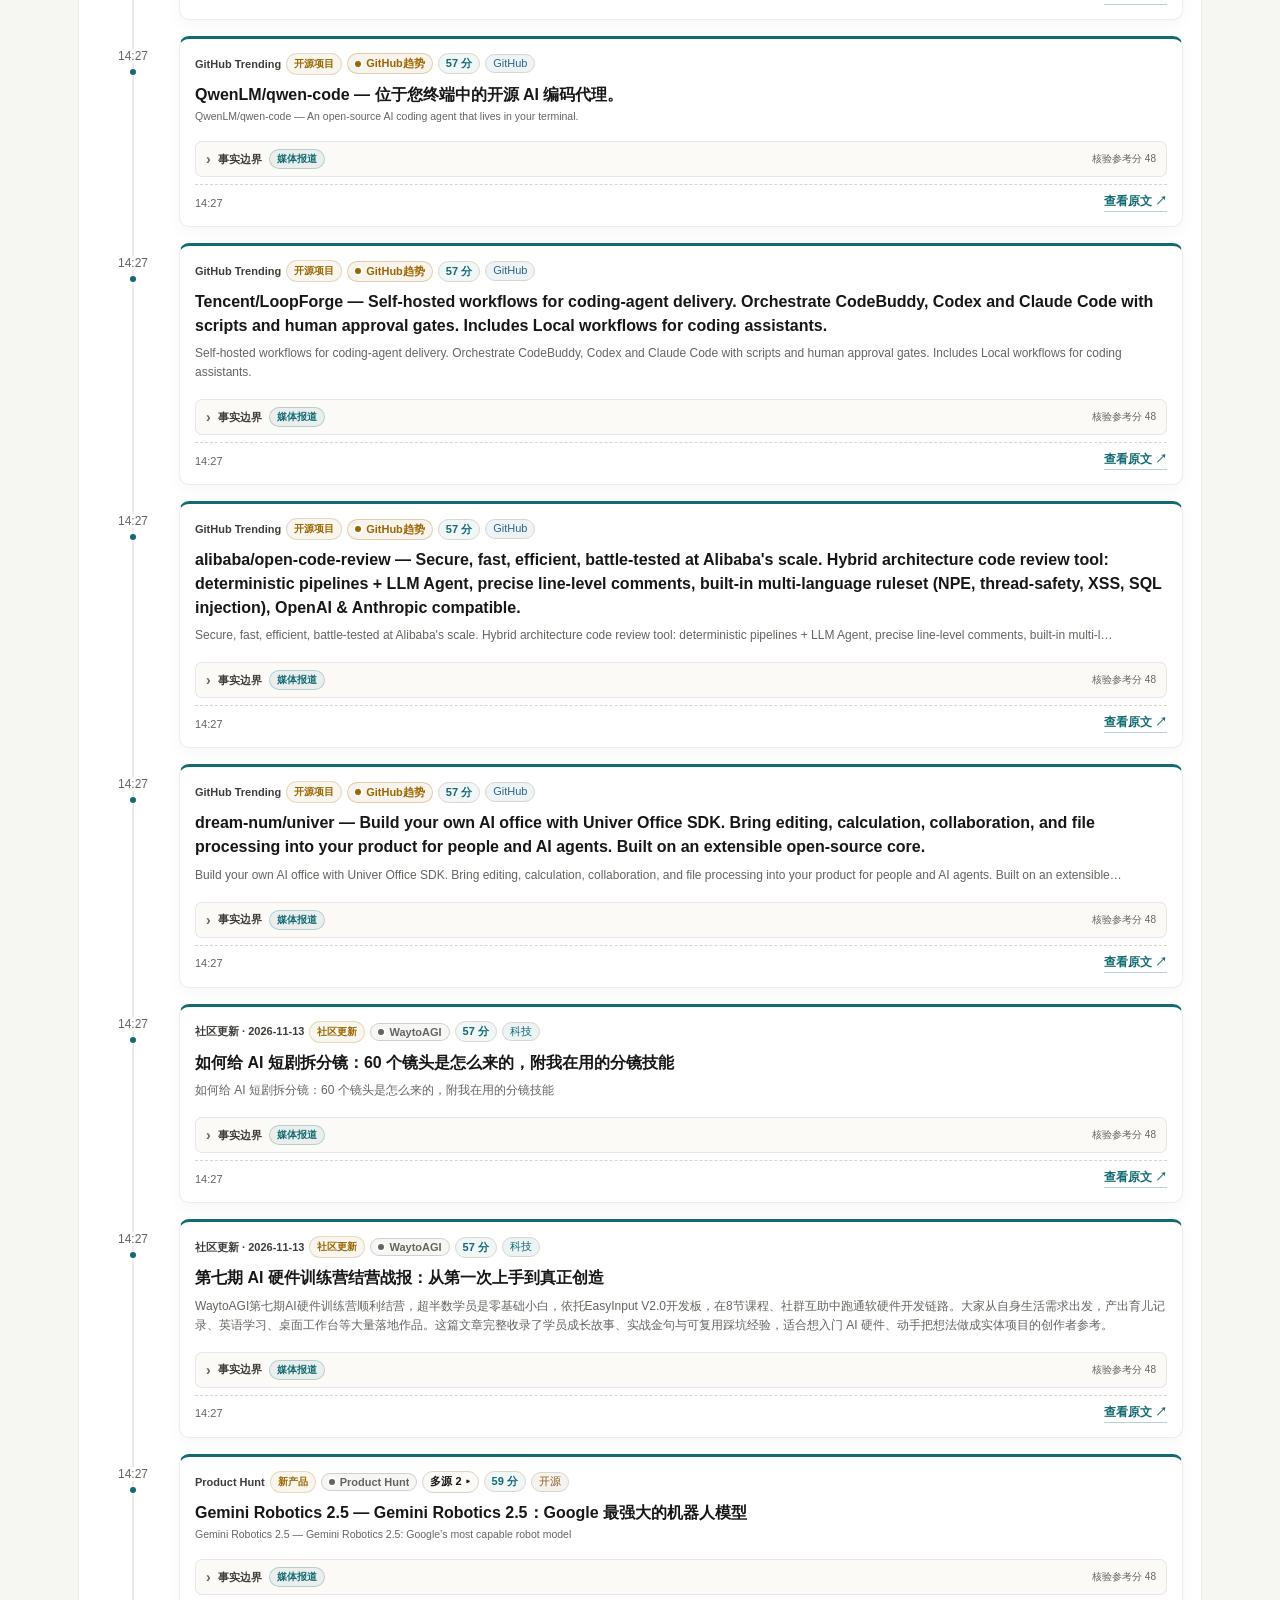
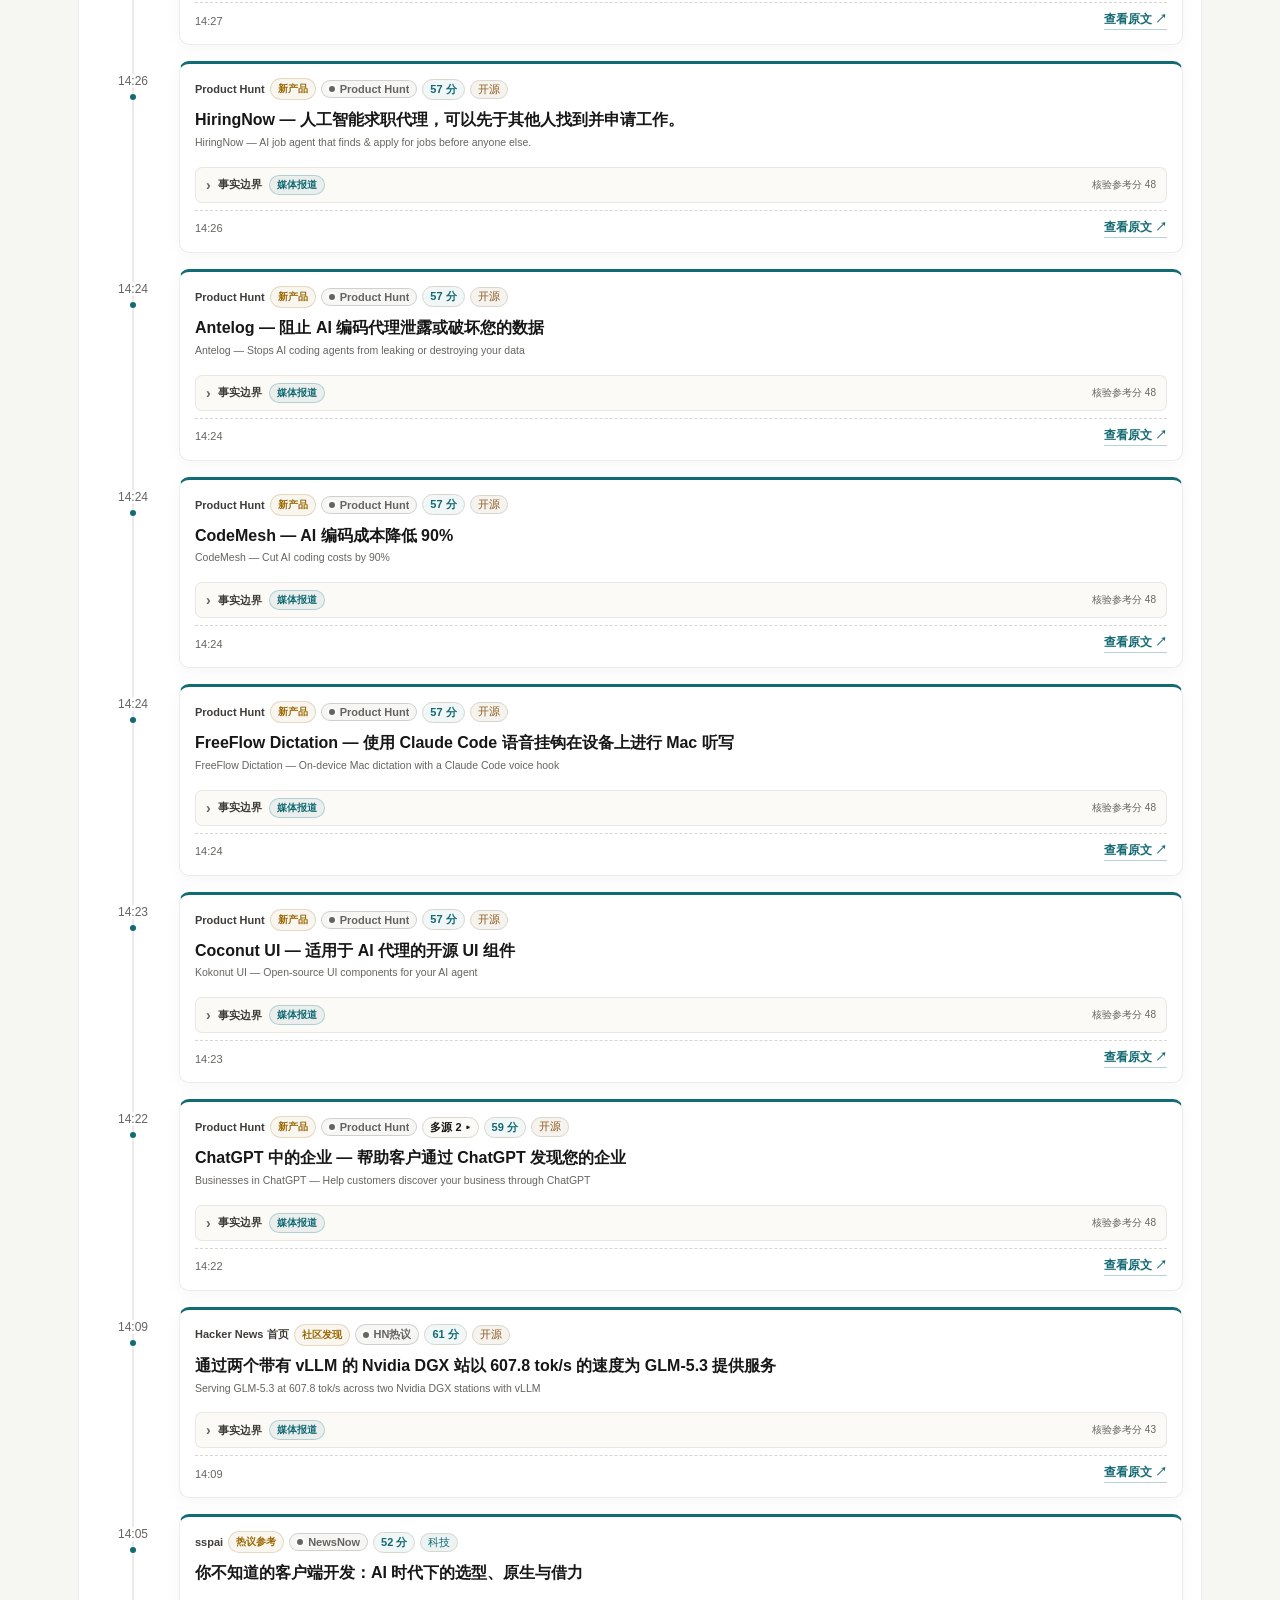
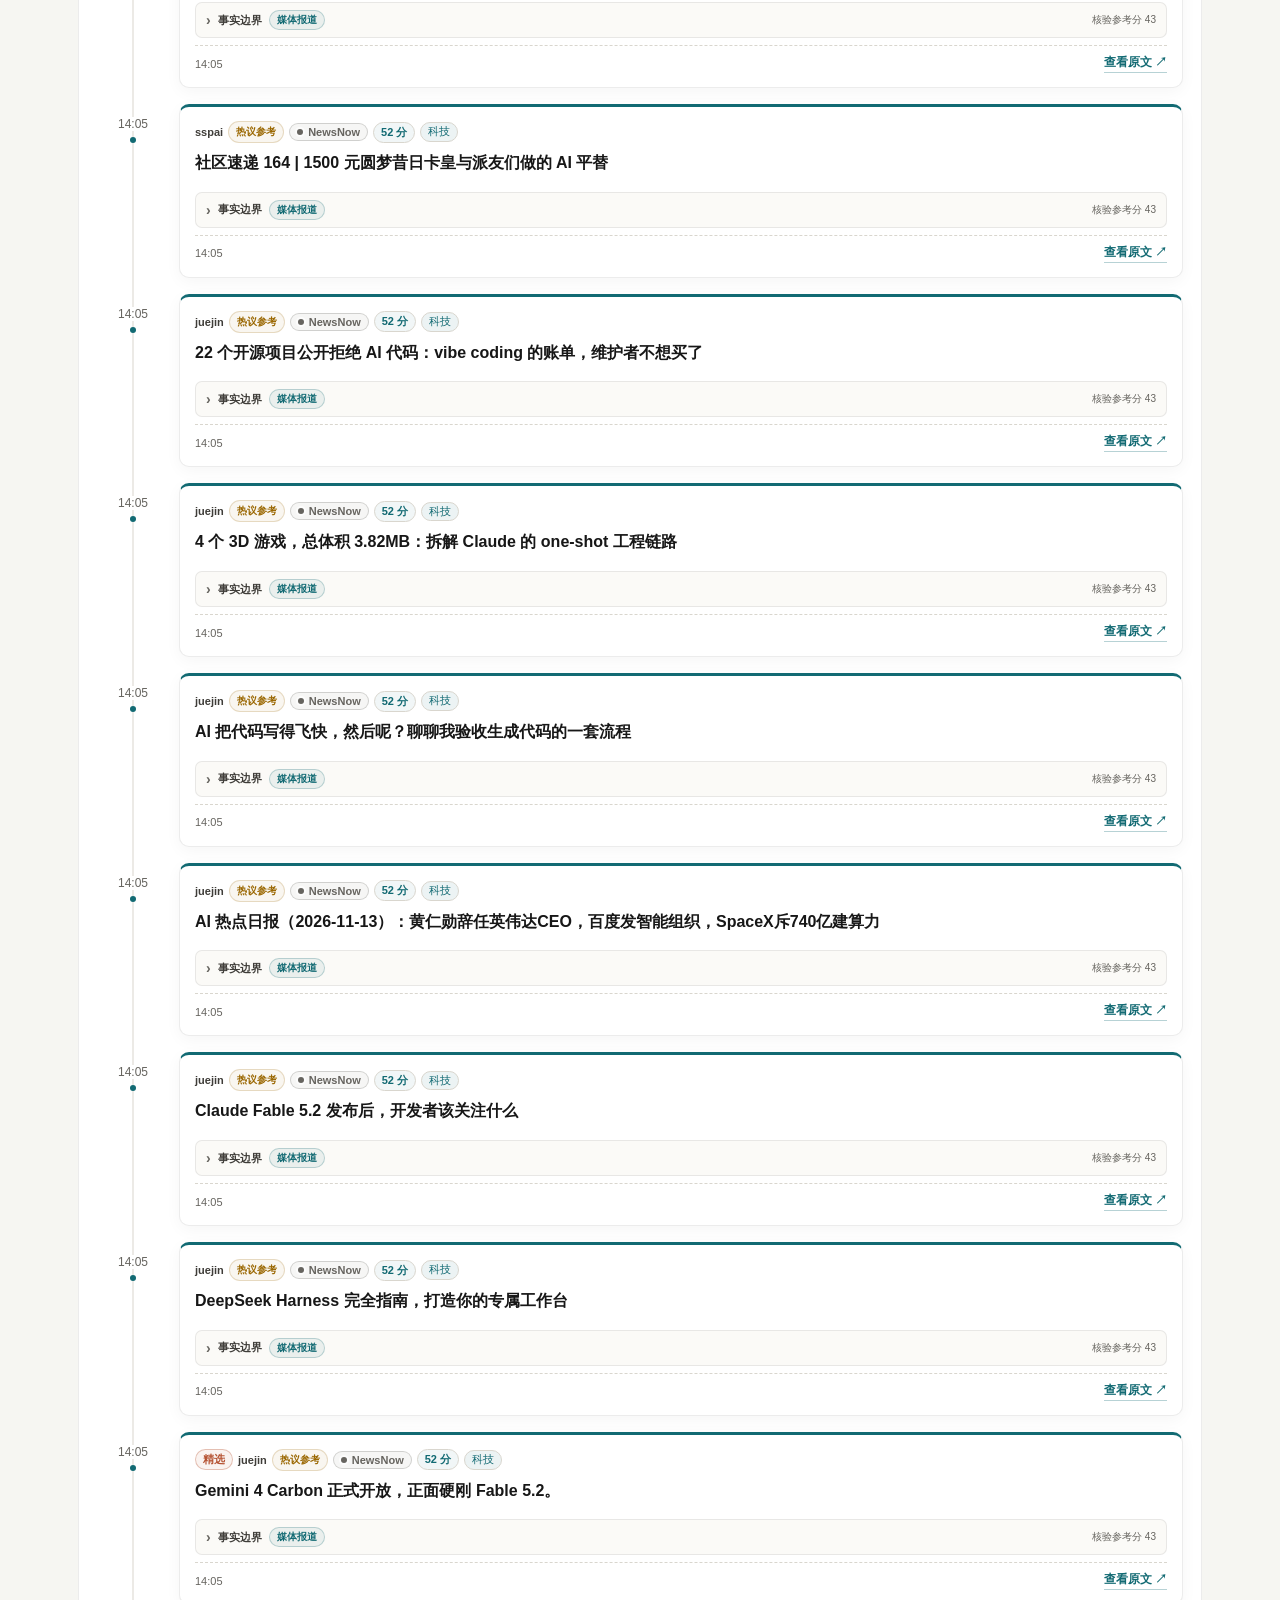
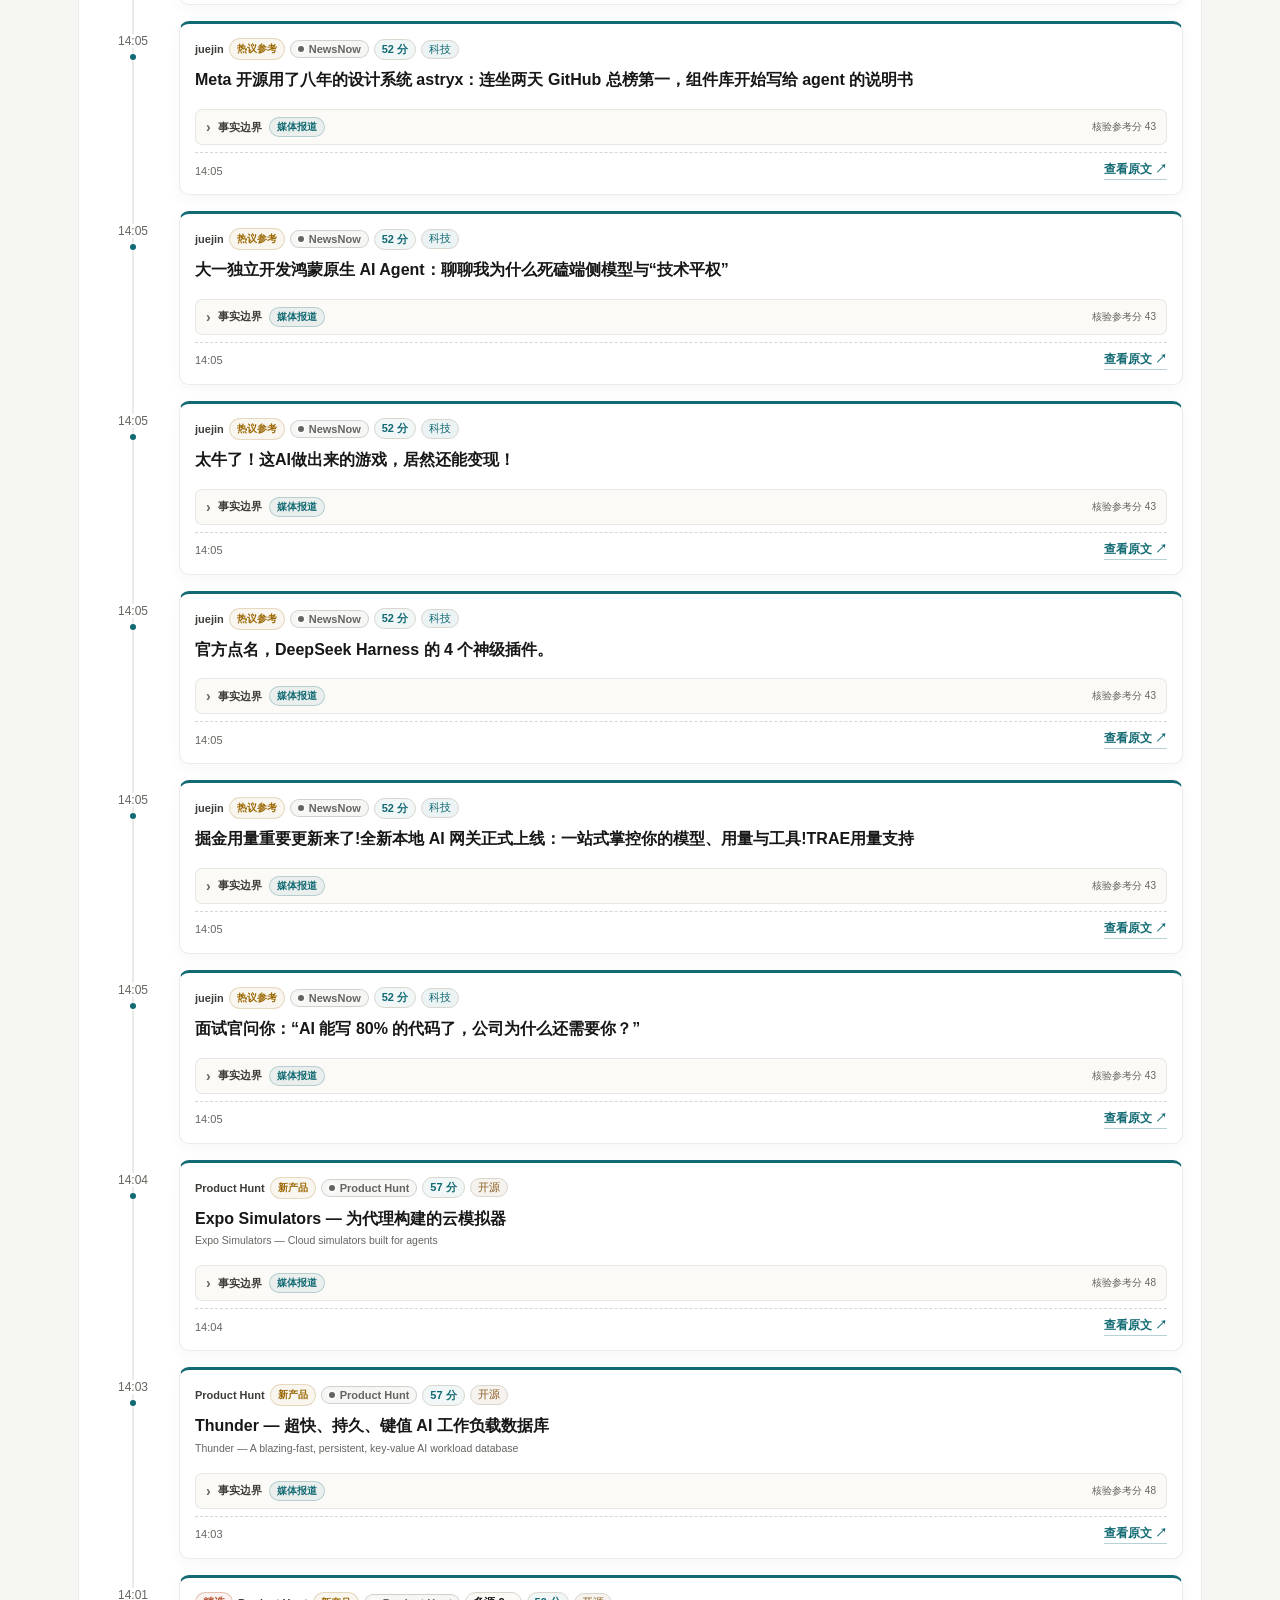
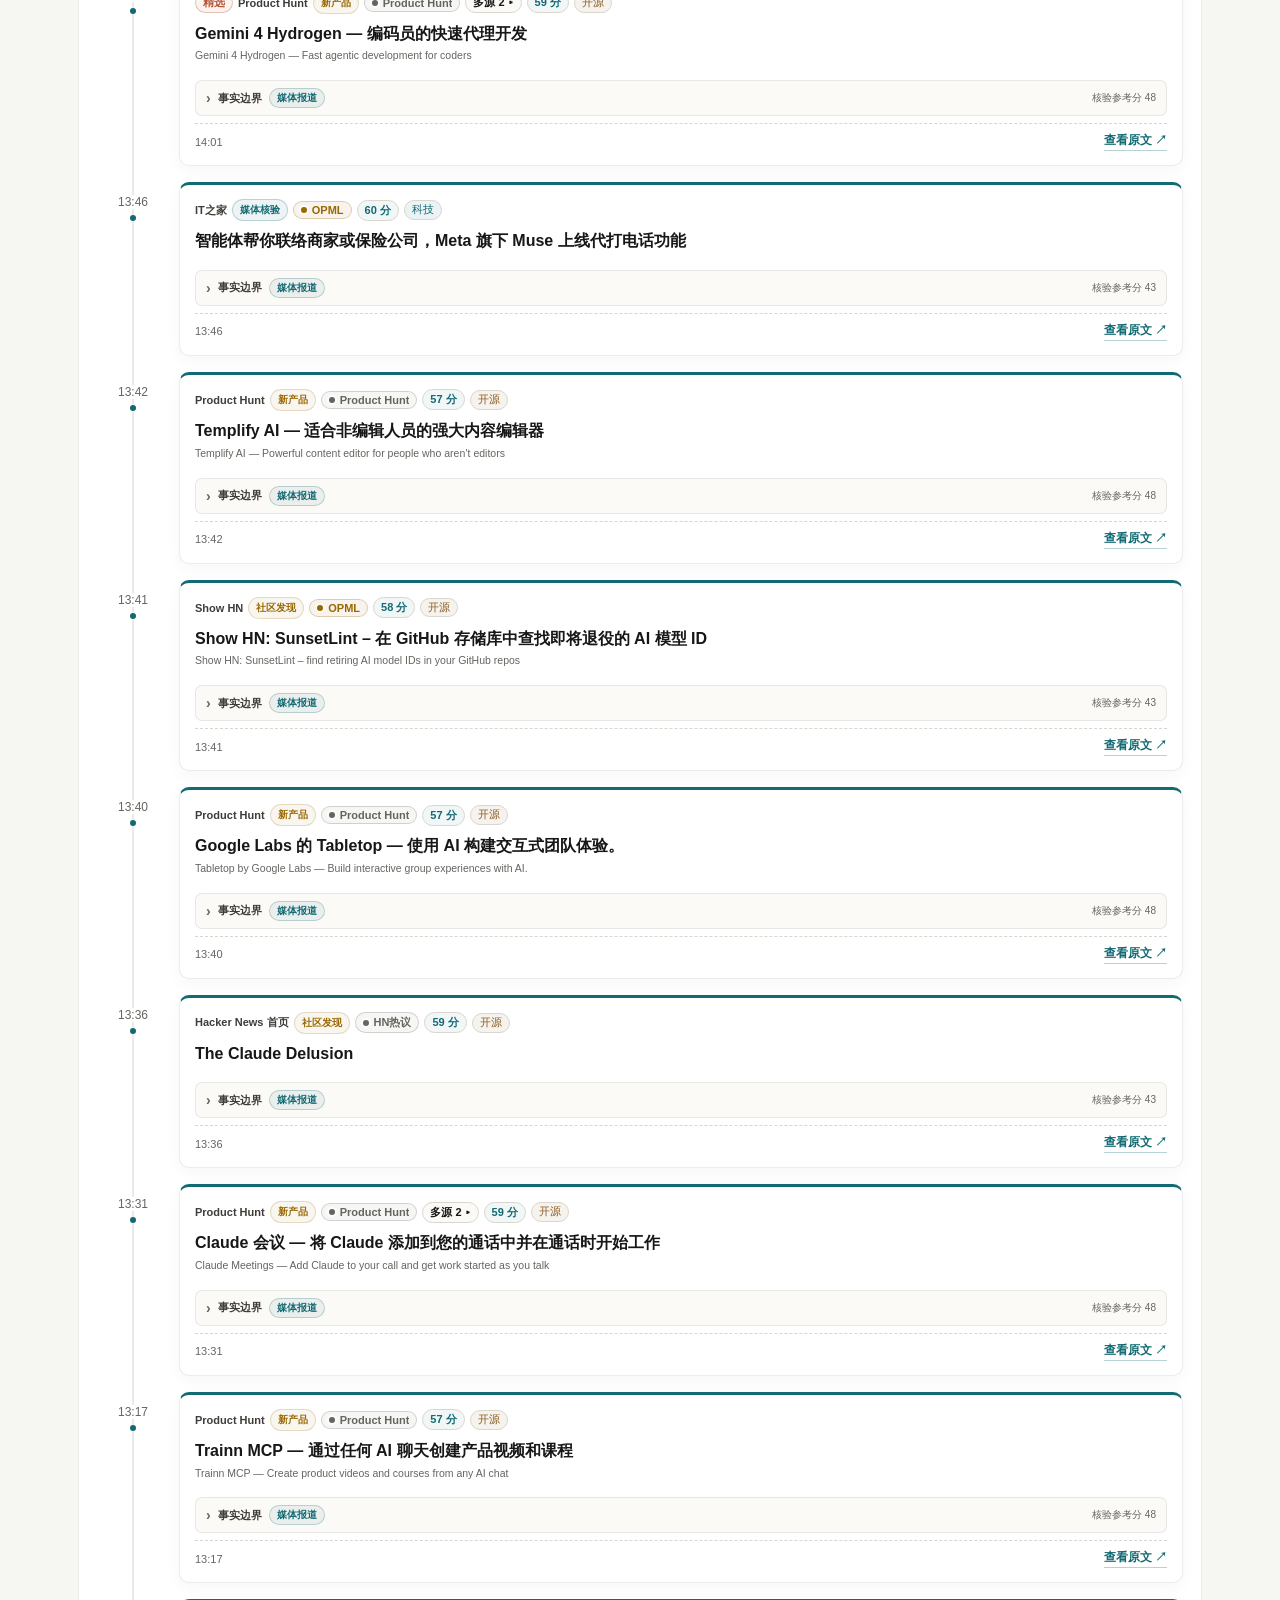
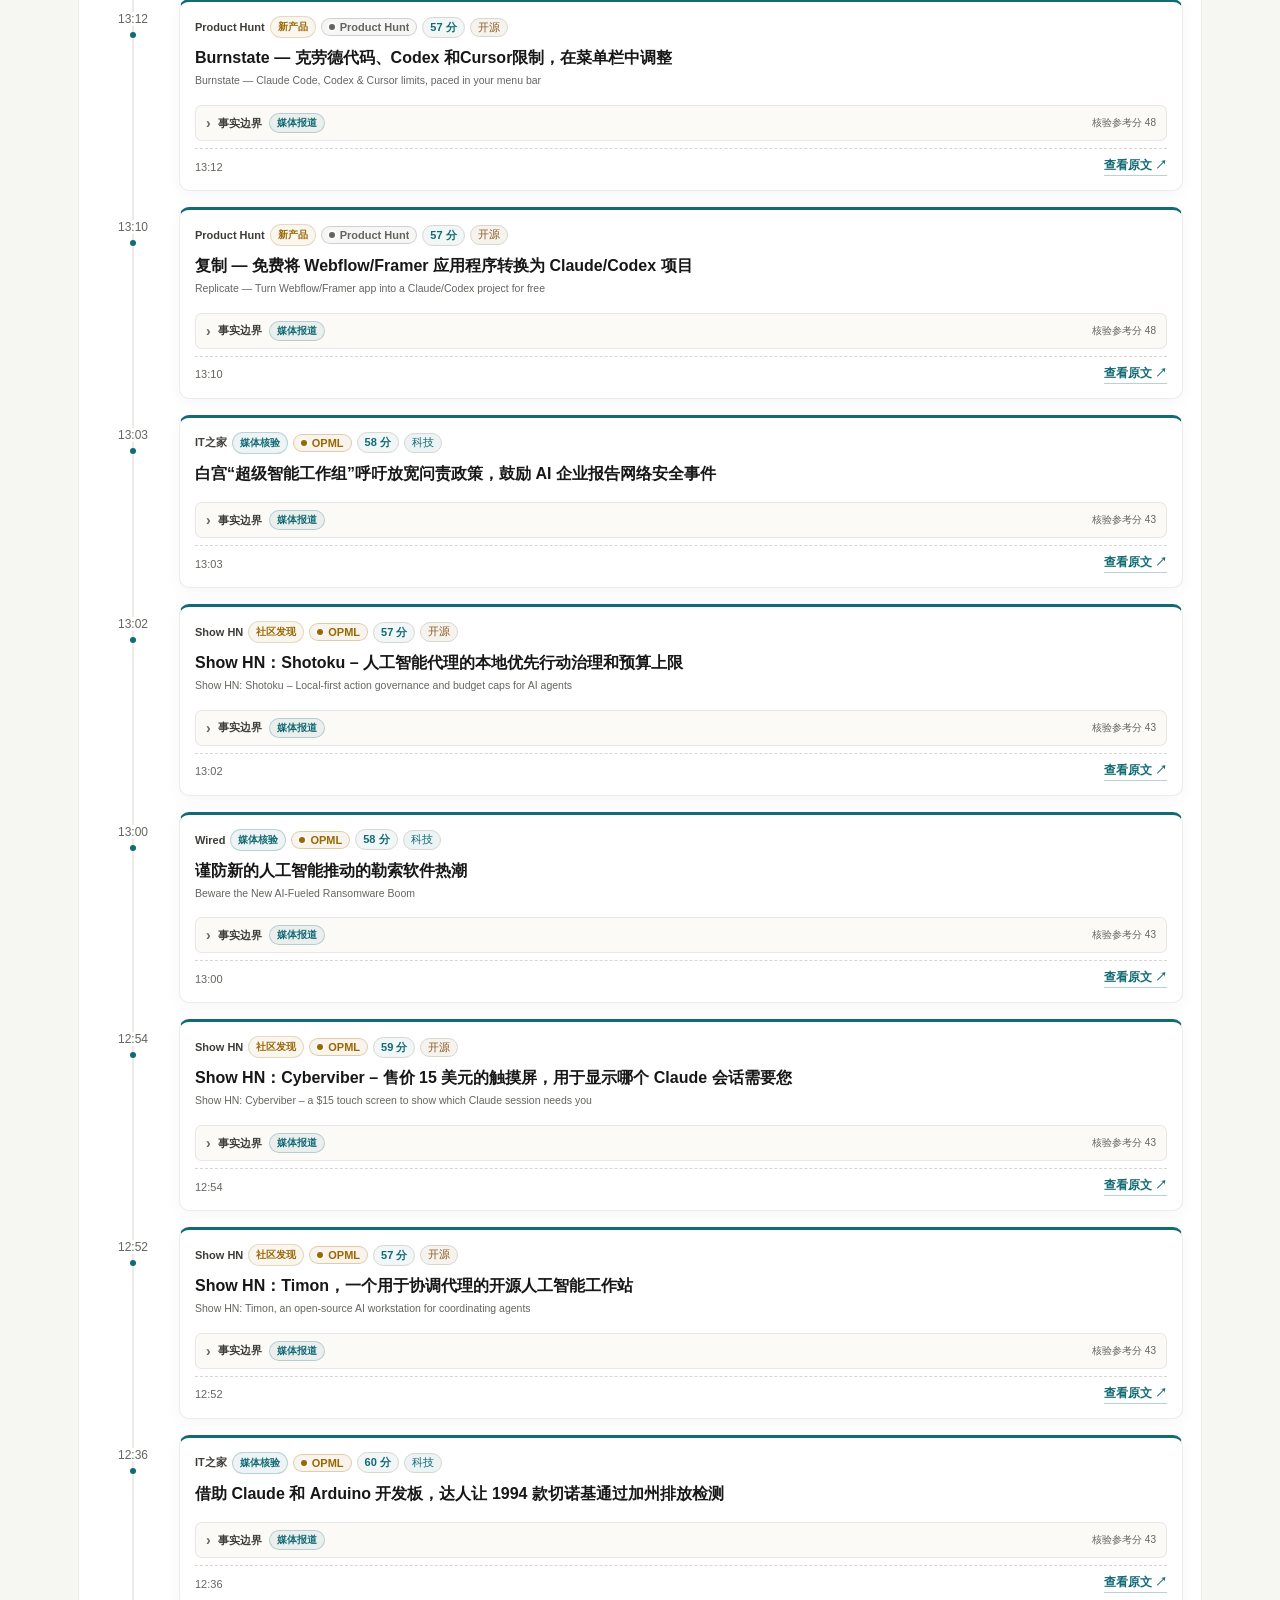
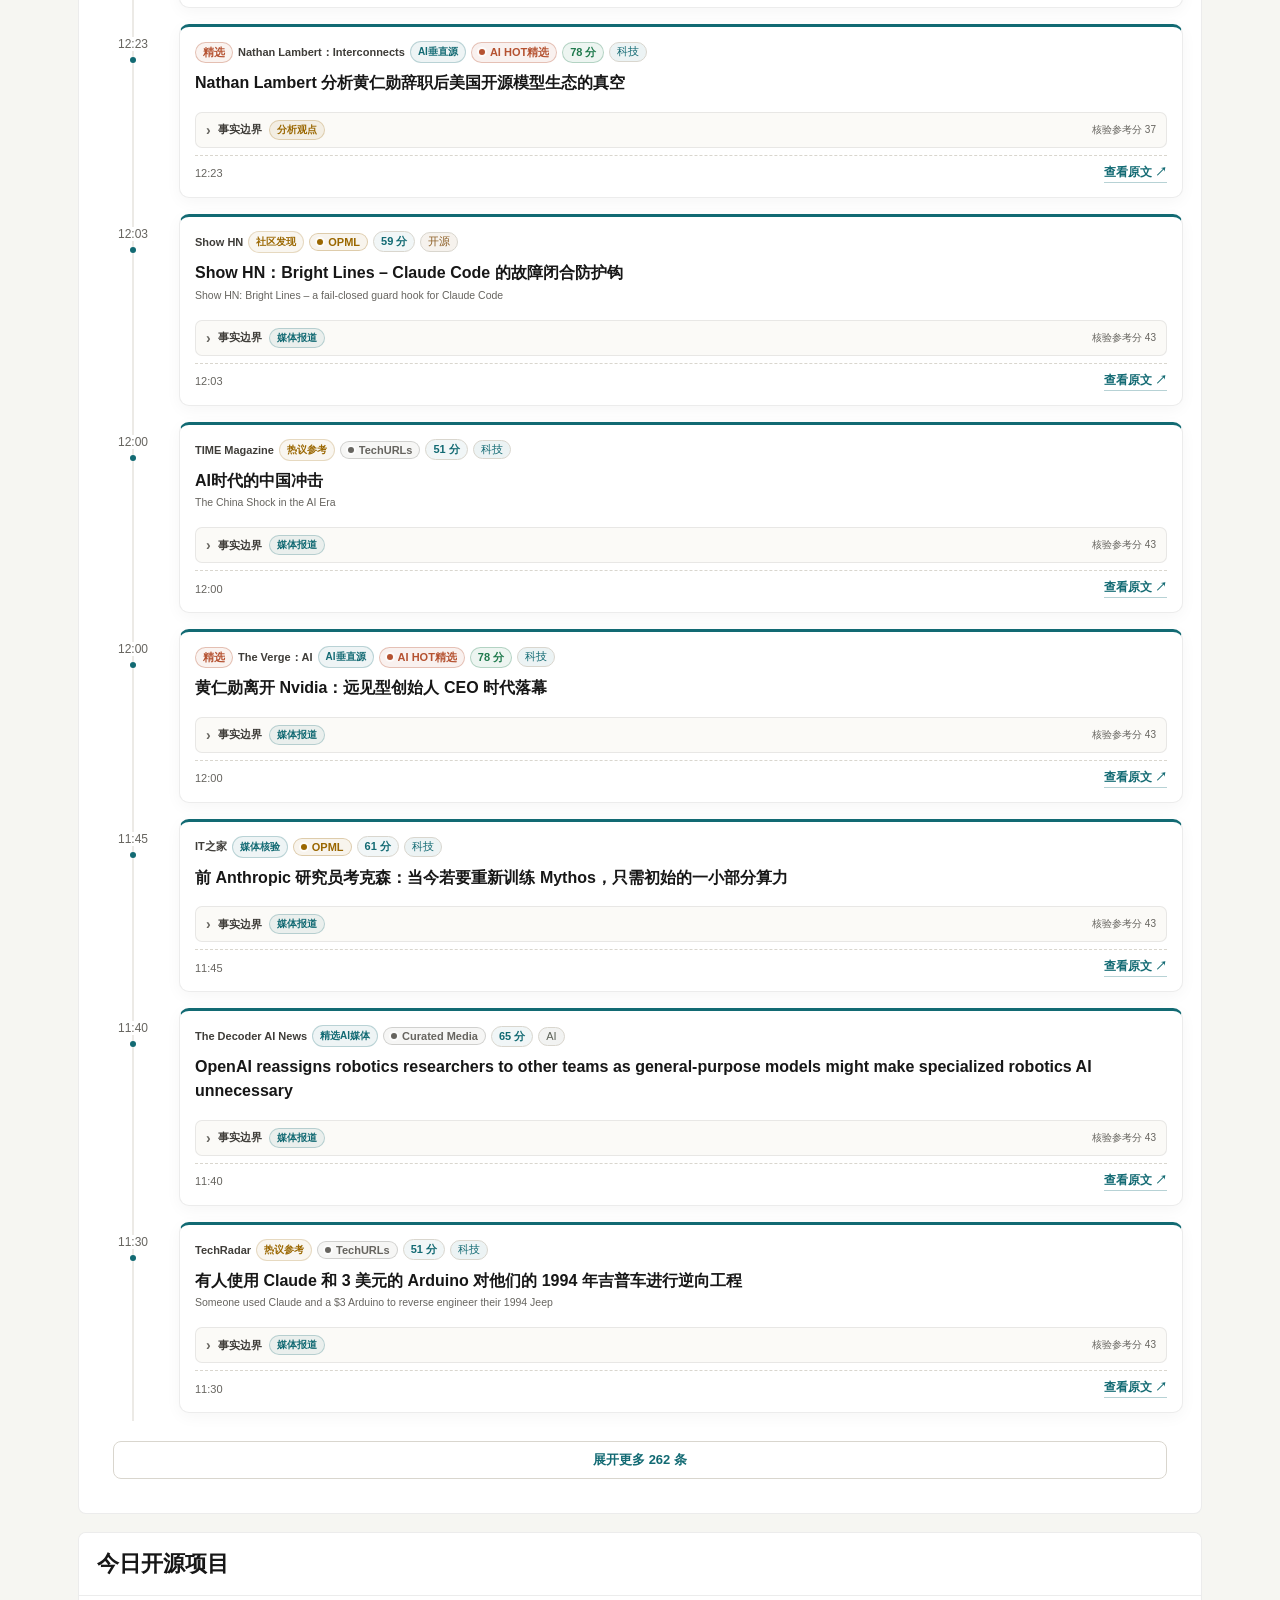
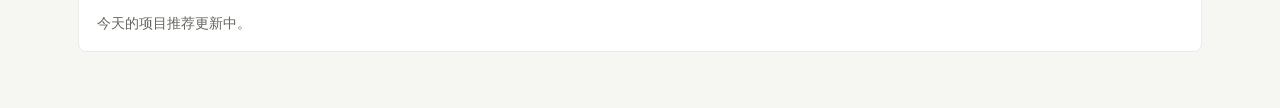
==== commit 31fe2550: "feat: add Douyin public hot-list signals" ====
--- a/dashboard.html
+++ b/dashboard.html
@@ -3,16 +3,16 @@
   <head>
     <meta charset="UTF-8" />
     <meta name="viewport" content="width=device-width, initial-scale=1.0" />
-    <title>TechPulse｜一手科技与 AI 情报看板</title>
+    <title>TechPulse｜AI 视频选题与 AI 情报</title>
     <meta
       name="description"
-      content="自动整理 GitHub 新动态、开源项目、科技前沿、AI 动态与论文；官方来源优先，标注事实边界、来源链与一手原文，不把观点当事实。"
+      content="自动整理 GitHub、开源、科技、AI 与论文；官方来源优先，标注事实边界与来源链；AI 视频选题另参考抖音公开热榜，但不冒充平台推荐概率。"
     />
     <link rel="alternate" type="application/rss+xml" title="TechPulse" href="/data/feed.xml" />
-    <meta property="og:title" content="TechPulse｜一手科技与 AI 情报看板" />
+    <meta property="og:title" content="TechPulse｜AI 视频选题与一手情报" />
     <meta
       property="og:description"
-      content="自动整理 GitHub 新动态、开源项目、科技前沿、AI 动态与论文；官方来源优先，标注事实边界、来源链与一手原文，不把观点当事实。"
+      content="自动整理 GitHub、开源、科技、AI 与论文；官方来源优先，标注事实边界与来源链；AI 视频选题另参考抖音公开热榜，但不冒充平台推荐概率。"
     />
     <meta property="og:type" content="website" />
     <meta property="og:site_name" content="TechPulse" />
@@ -26,10 +26,10 @@
     <meta name="apple-mobile-web-app-capable" content="yes" />
     <meta name="apple-mobile-web-app-status-bar-style" content="default" />
     <meta name="twitter:card" content="summary_large_image" />
-    <meta name="twitter:title" content="TechPulse｜一手科技与 AI 情报看板" />
+    <meta name="twitter:title" content="TechPulse｜AI 视频选题与一手情报" />
     <meta
       name="twitter:description"
-      content="自动整理 GitHub 新动态、开源项目、科技前沿、AI 动态与论文；官方来源优先，标注事实边界、来源链与一手原文，不把观点当事实。"
+      content="自动整理 GitHub、开源、科技、AI 与论文；官方来源优先，标注事实边界与来源链；AI 视频选题另参考抖音公开热榜，但不冒充平台推荐概率。"
     />
     <link rel="icon" href="./assets/logo.svg" type="image/svg+xml" />
     <link rel="icon" href="./assets/icons/favicon-32.png" sizes="32x32" type="image/png" />
@@ -37,7 +37,7 @@
     <link rel="manifest" href="./site.webmanifest" />
     <script src="./assets/i18n/zh.js?v=i18n-1013a"></script>
     <script src="./assets/i18n.js?v=i18n-1013a"></script>
-    <link rel="stylesheet" href="./assets/styles.css?v=evidence-20261114" />
+    <link rel="stylesheet" href="./assets/styles.css?v=hotlist-20261114" />
     <link rel="stylesheet" href="./assets/service-status.css?v=20260909" />
   </head>
   <body data-dashboard-view="news">
@@ -59,7 +59,7 @@
         <nav class="dashboard-view-nav" aria-label="TechPulse 子页面">
           <a href="index.html">首页</a>
           <a href="dashboard.html?view=news" data-view-link="news">今日情报</a>
-          <a href="dashboard.html?view=douyin" data-view-link="douyin">抖音选题</a>
+          <a href="dashboard.html?view=douyin" data-view-link="douyin">AI 视频选题</a>
           <a href="dashboard.html?view=github" data-view-link="github">GitHub 热榜</a>
           <a href="dashboard.html?view=papers" data-view-link="papers">权威论文</a>
           <a href="dashboard.html?view=voices" data-view-link="voices">权威观点</a>
@@ -121,15 +121,16 @@
       <section class="list-wrap douyin-picks-wrap" id="douyinPicksWrap" aria-labelledby="douyinPicksTitle">
         <div class="douyin-picks-head">
           <div class="douyin-picks-heading">
-            <span class="douyin-picks-eyebrow">DOUYIN CREATOR DESK</span>
-            <h2 id="douyinPicksTitle">抖音科普 · 今日 5 个选题</h2>
-            <p class="douyin-picks-intro">按“事实可信、一手程度、大众影响、画面性、时效、争议度”综合初筛，并扣除传闻、单一来源和过度技术化风险。分数是编辑参考，不是播放量预测。</p>
+            <span class="douyin-picks-eyebrow">PLATFORM SIGNAL + AI EDITORIAL DESK</span>
+            <h2 id="douyinPicksTitle">AI 视频选题 · 抖音公开热榜参考</h2>
+            <p class="douyin-picks-intro">先判断事实能否讲，再参考抖音公开热榜、大众影响、画面性、认知冲突和时效。公开热榜不等于推荐流，综合分也不是播放量预测。</p>
           </div>
           <div class="douyin-picks-actions">
             <span id="douyinPicksMeta">正在挑选...</span>
             <button type="button" id="douyinPicksRefreshBtn" class="douyin-picks-refresh">换一批</button>
           </div>
         </div>
+        <div class="douyin-hot-board" id="douyinHotBoard" aria-live="polite"></div>
         <div class="douyin-verification-summary" id="douyinVerificationSummary" aria-live="polite"></div>
         <div class="douyin-picks-swipe-hint" aria-hidden="true">上下滑动查看 5 条选题 ↓</div>
         <div id="douyinPicksList" class="douyin-picks-list" aria-live="polite"></div>
@@ -293,6 +294,6 @@
         </div>
       </article>
     </template>
-    <script src="./assets/app.js?v=evidence-20261114" defer></script>
+    <script src="./assets/app.js?v=hotlist-20261114" defer></script>
   </body>
 </html>
--- a/assets/styles.css
+++ b/assets/styles.css
@@ -2209,7 +2209,7 @@
     font-size: 12px;
   }
 }
-/* ---- TechPulse 2026-11-13: 抖音科普选题 + 手机端信息层级 ---- */
+/* ---- TechPulse 2026-11-13: AI 视频选题 + 手机端信息层级 ---- */
 .douyin-picks-wrap {
   border-color: rgba(18, 106, 115, 0.22);
   background: var(--surface-soft);
@@ -4694,3 +4694,221 @@
     grid-template-columns: 1fr;
   }
 }
+
+/* ---- 2026-11-14 Douyin public hot-list signal layer ---- */
+.douyin-hot-board {
+  display: grid;
+  gap: 8px;
+  margin: -2px 0 10px;
+  border: 1px solid rgba(18, 106, 115, 0.18);
+  border-radius: 8px;
+  padding: 10px 11px;
+  background: linear-gradient(180deg, rgba(18, 106, 115, 0.055), rgba(255, 255, 255, 0.7));
+}
+
+.douyin-hot-unavailable {
+  margin: 0;
+  color: var(--warn);
+  font-size: 11px;
+}
+
+.douyin-hot-head {
+  display: flex;
+  align-items: flex-start;
+  justify-content: space-between;
+  gap: 12px;
+}
+
+.douyin-hot-head > div {
+  display: grid;
+  gap: 2px;
+  min-width: 0;
+}
+
+.douyin-hot-head strong {
+  color: var(--ink);
+  font-size: 12px;
+}
+
+.douyin-hot-head span {
+  color: var(--muted);
+  font-size: 10px;
+}
+
+.douyin-hot-head a {
+  flex: 0 0 auto;
+  color: var(--accent);
+  font-size: 10px;
+  font-weight: 720;
+  text-decoration: none;
+}
+
+.douyin-hot-head a:hover {
+  text-decoration: underline;
+}
+
+.douyin-hot-stats,
+.douyin-hot-bridge {
+  display: flex;
+  flex-wrap: wrap;
+  align-items: center;
+  gap: 5px;
+}
+
+.douyin-hot-stats span,
+.douyin-hot-bridge span:not(:first-child) {
+  border: 1px solid var(--line-soft);
+  border-radius: 999px;
+  padding: 3px 7px;
+  color: var(--ink-soft);
+  background: var(--surface);
+  font-size: 9.5px;
+  line-height: 1.2;
+}
+
+.douyin-hot-stats .hot-zero {
+  color: var(--warn);
+  border-color: rgba(154, 103, 0, 0.2);
+  background: rgba(154, 103, 0, 0.06);
+}
+
+.douyin-hot-bridge > span:first-child {
+  color: var(--muted);
+  font-size: 10px;
+}
+
+.douyin-hot-bridge span:not(:first-child) {
+  color: var(--accent);
+  border-color: rgba(18, 106, 115, 0.14);
+}
+
+.douyin-hot-board > p {
+  margin: 0;
+  color: var(--muted);
+  font-size: 10px;
+  line-height: 1.5;
+}
+
+.douyin-hot-badge {
+  display: inline-flex;
+  align-items: center;
+  min-height: 22px;
+  border: 1px solid var(--line);
+  border-radius: 999px;
+  padding: 2px 7px;
+  color: var(--muted);
+  background: var(--surface-soft);
+  font-size: 9.5px;
+  font-weight: 730;
+  line-height: 1.2;
+  white-space: nowrap;
+}
+
+.douyin-hot-badge.hot-hit {
+  color: var(--bad);
+  border-color: rgba(180, 35, 24, 0.22);
+  background: rgba(180, 35, 24, 0.06);
+}
+
+.douyin-hot-badge.hot-adjacent {
+  color: var(--warn);
+  border-color: rgba(154, 103, 0, 0.2);
+  background: rgba(154, 103, 0, 0.06);
+}
+
+.douyin-hot-badge.hot-miss {
+  color: var(--muted);
+}
+
+.douyin-platform-score {
+  display: flex;
+  flex-wrap: wrap;
+  gap: 5px;
+  margin-top: 7px;
+}
+
+.douyin-platform-score > span {
+  border: 1px solid var(--line-soft);
+  border-radius: 5px;
+  padding: 4px 6px;
+  color: var(--ink-soft);
+  background: var(--surface);
+  font-size: 9.5px;
+  font-weight: 700;
+  line-height: 1.2;
+}
+
+.douyin-platform-score .traffic-hot {
+  color: var(--bad);
+  border-color: rgba(180, 35, 24, 0.18);
+  background: rgba(180, 35, 24, 0.05);
+}
+
+.douyin-platform-score .douyin-gate.gate-pass {
+  color: var(--good);
+  border-color: rgba(31, 122, 77, 0.2);
+  background: rgba(31, 122, 77, 0.06);
+}
+
+.douyin-platform-score .douyin-gate.gate-fail {
+  color: var(--warn);
+  border-color: rgba(154, 103, 0, 0.2);
+  background: rgba(154, 103, 0, 0.06);
+}
+
+.douyin-platform-score .douyin-hot-matched {
+  color: var(--accent);
+  border-color: rgba(18, 106, 115, 0.16);
+  background: rgba(18, 106, 115, 0.05);
+}
+
+.douyin-verification-chips .summary-gate-pass {
+  color: var(--good);
+  border-color: rgba(31, 122, 77, 0.2);
+}
+
+.douyin-verification-chips .summary-gate-fail,
+.douyin-verification-chips .summary-hot-miss {
+  color: var(--warn);
+  border-color: rgba(154, 103, 0, 0.2);
+}
+
+.douyin-verification-chips .summary-hot-hit {
+  color: var(--bad);
+  border-color: rgba(180, 35, 24, 0.2);
+}
+
+.douyin-verification-chips .summary-hot-adjacent {
+  color: var(--accent);
+  border-color: rgba(18, 106, 115, 0.18);
+}
+
+@media (max-width: 640px) {
+  .douyin-hot-board {
+    padding: 9px;
+  }
+
+  .douyin-hot-head {
+    display: grid;
+    gap: 5px;
+  }
+
+  .douyin-hot-head a {
+    width: max-content;
+  }
+
+  .douyin-hot-stats span,
+  .douyin-hot-bridge span:not(:first-child) {
+    font-size: 9px;
+  }
+
+  .douyin-hot-badge {
+    min-height: 20px;
+    padding: 2px 6px;
+    font-size: 9px;
+  }
+
+  .douyin-platform-score > span {
+    font-size: 9px;
+  }
+}
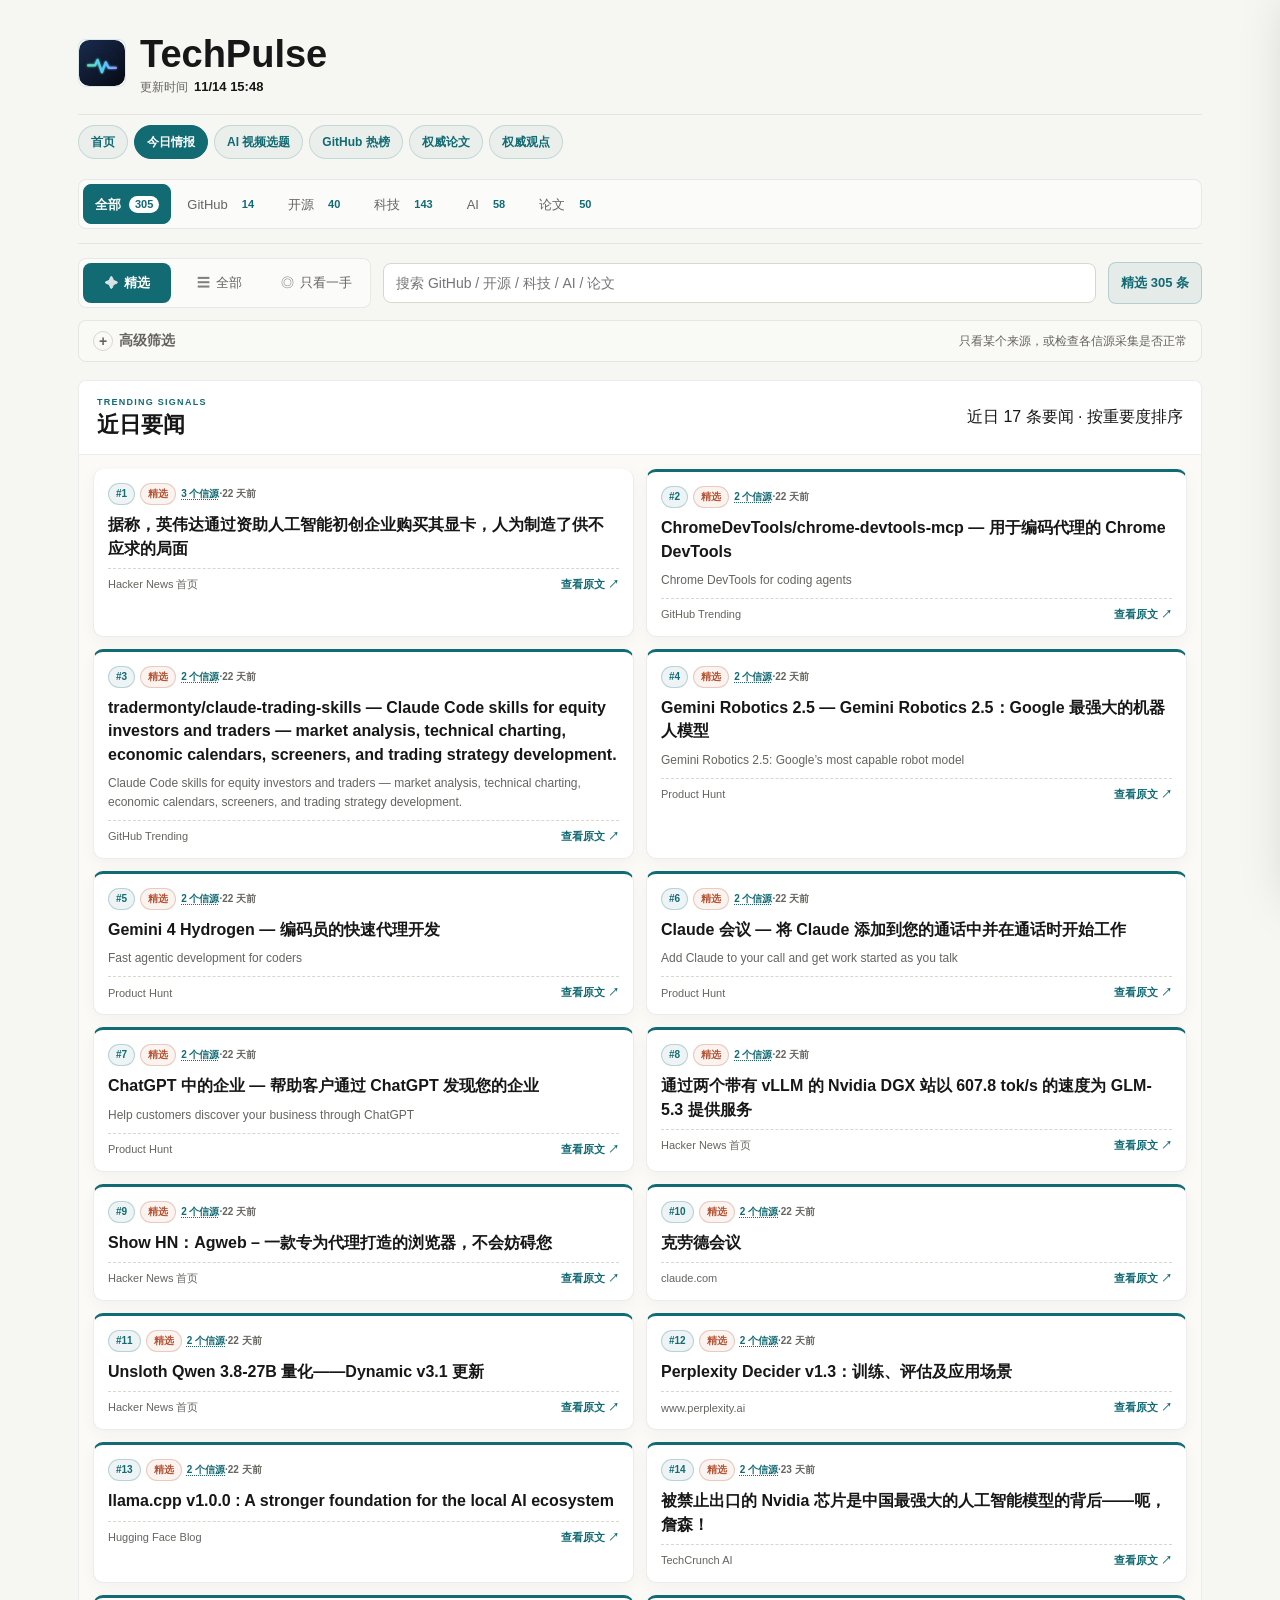
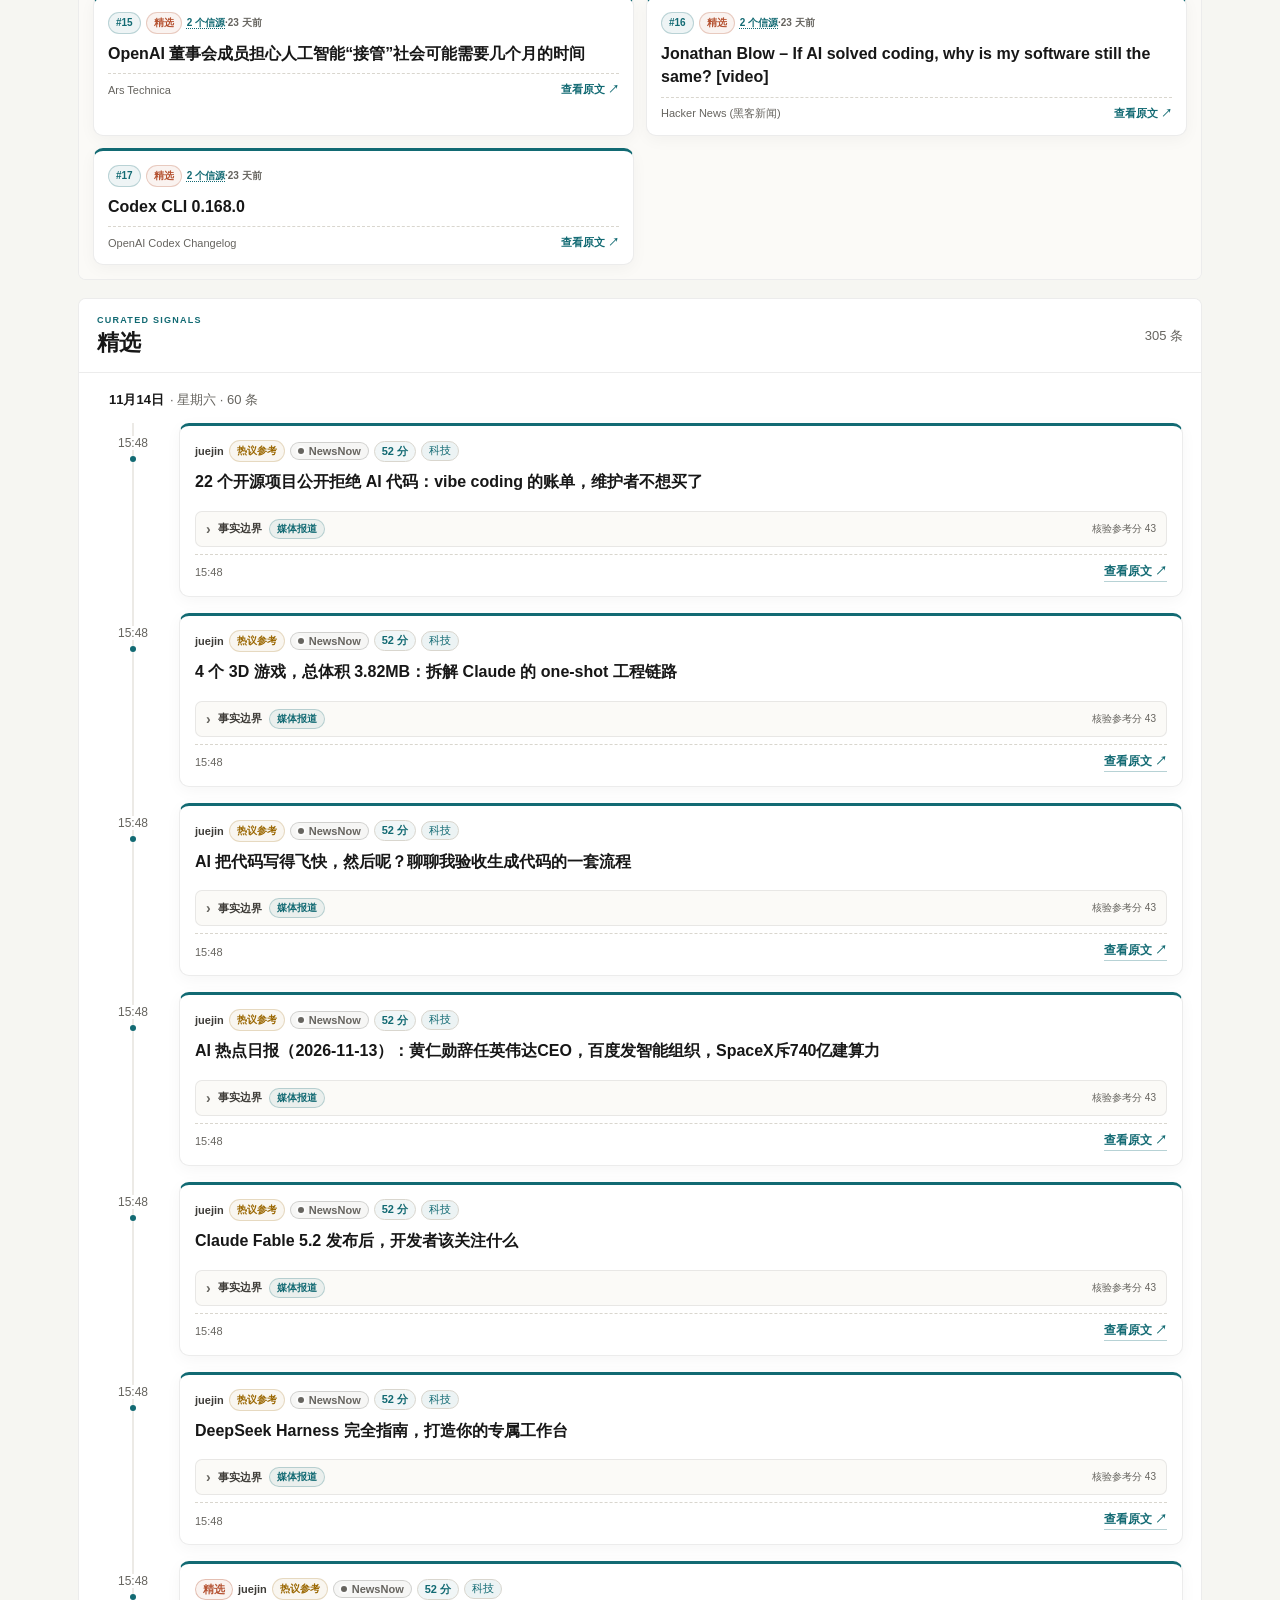
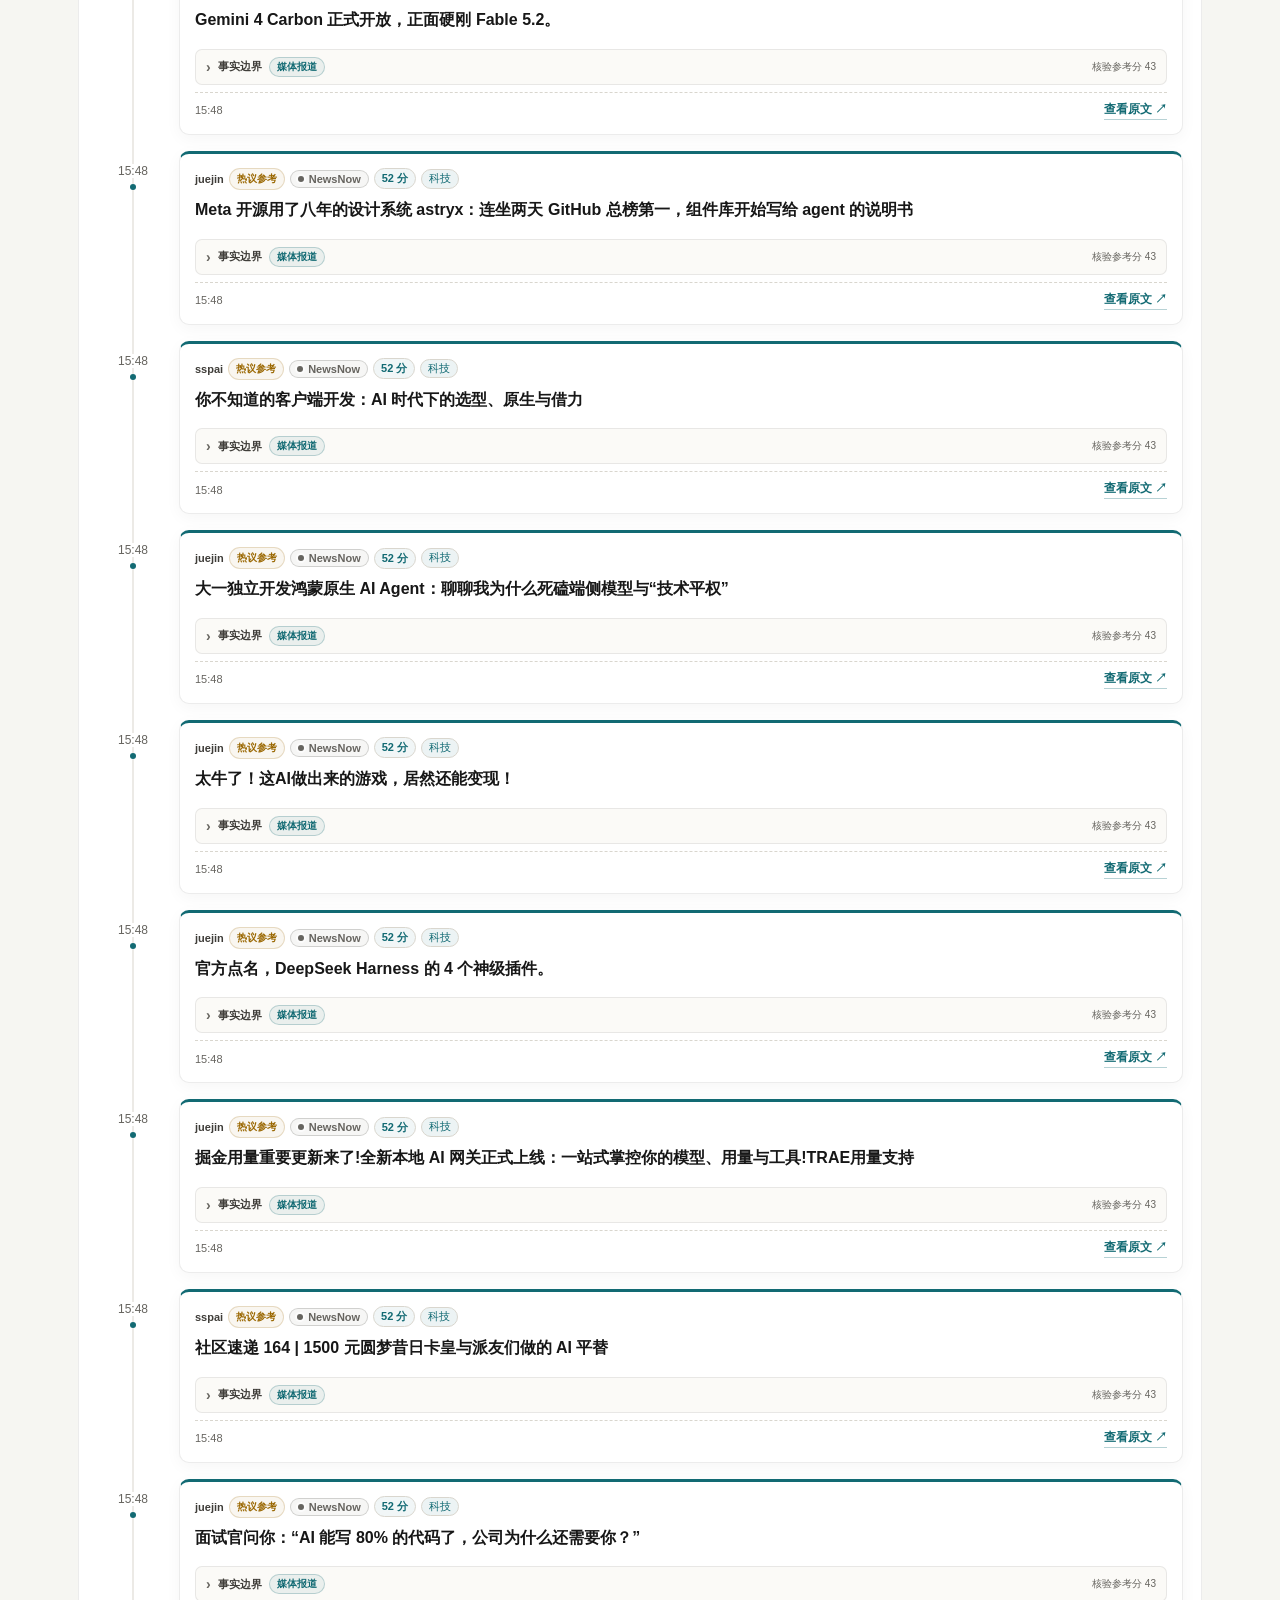
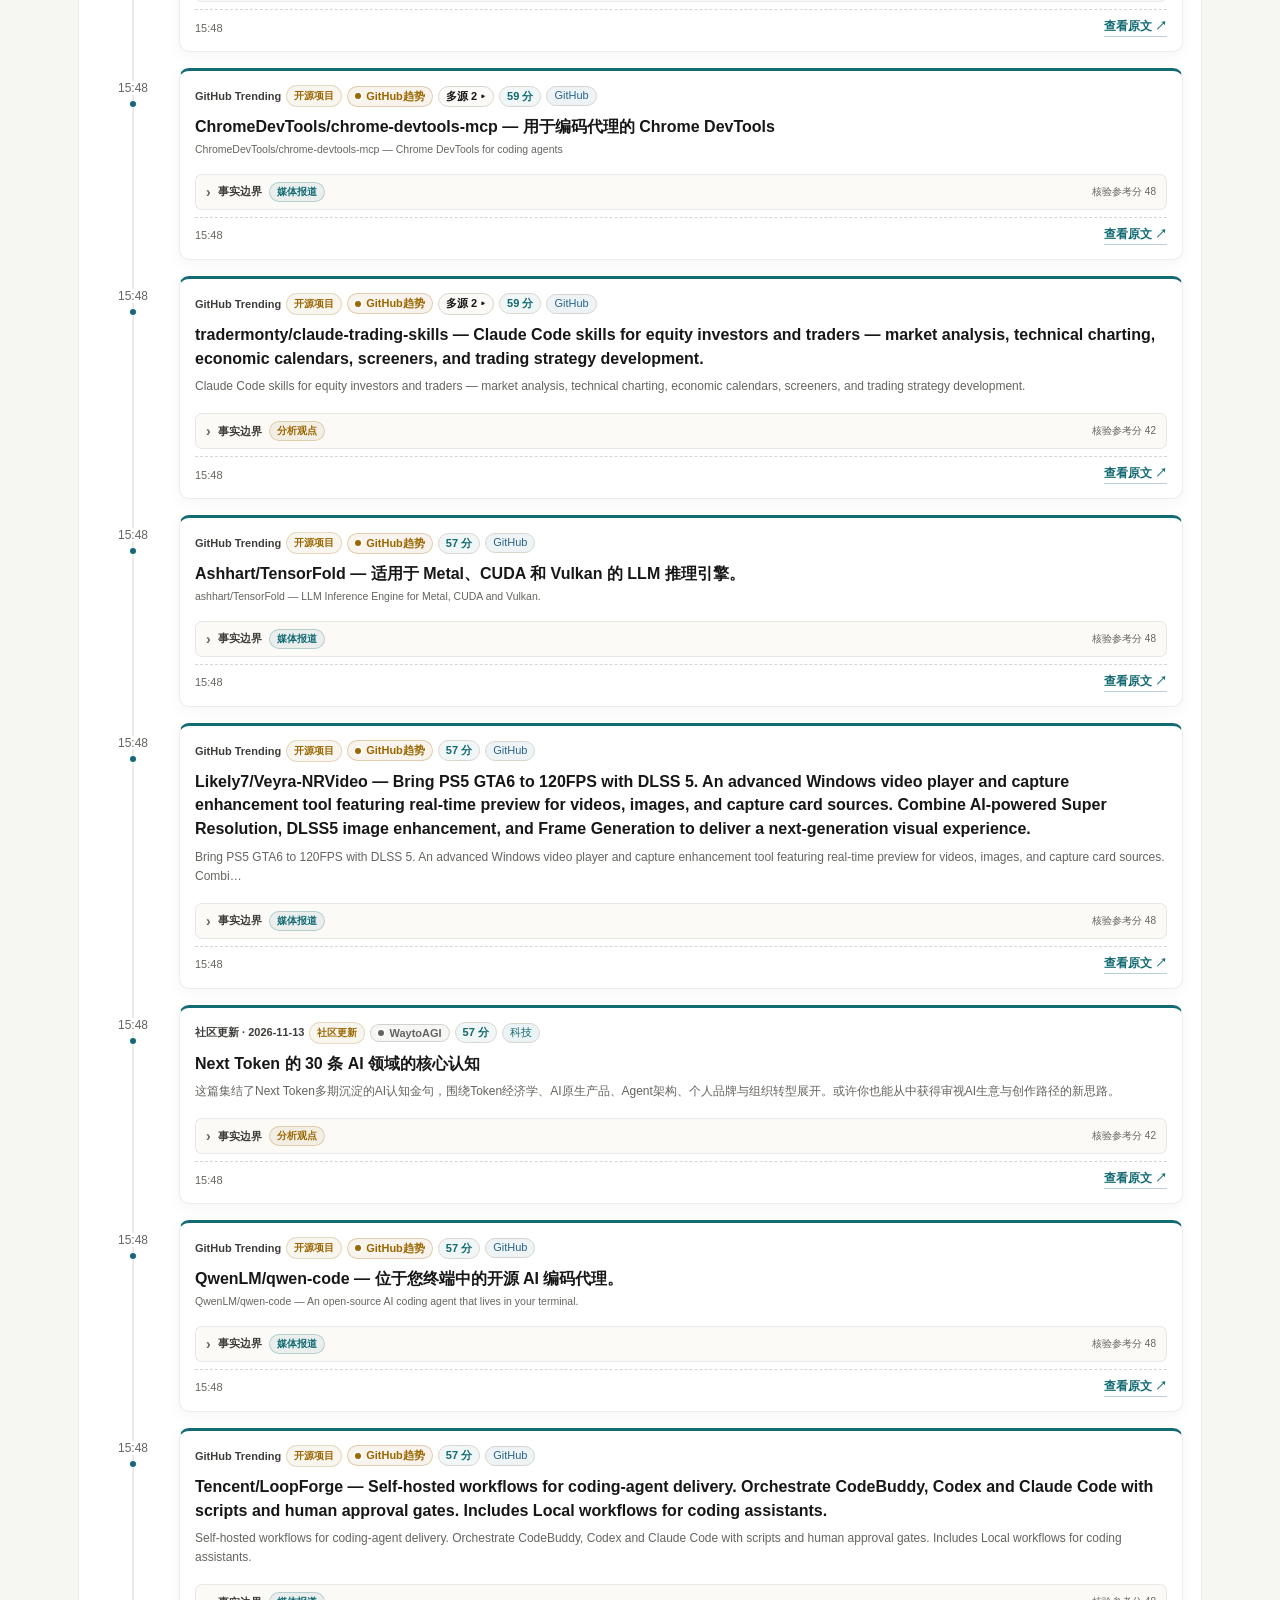
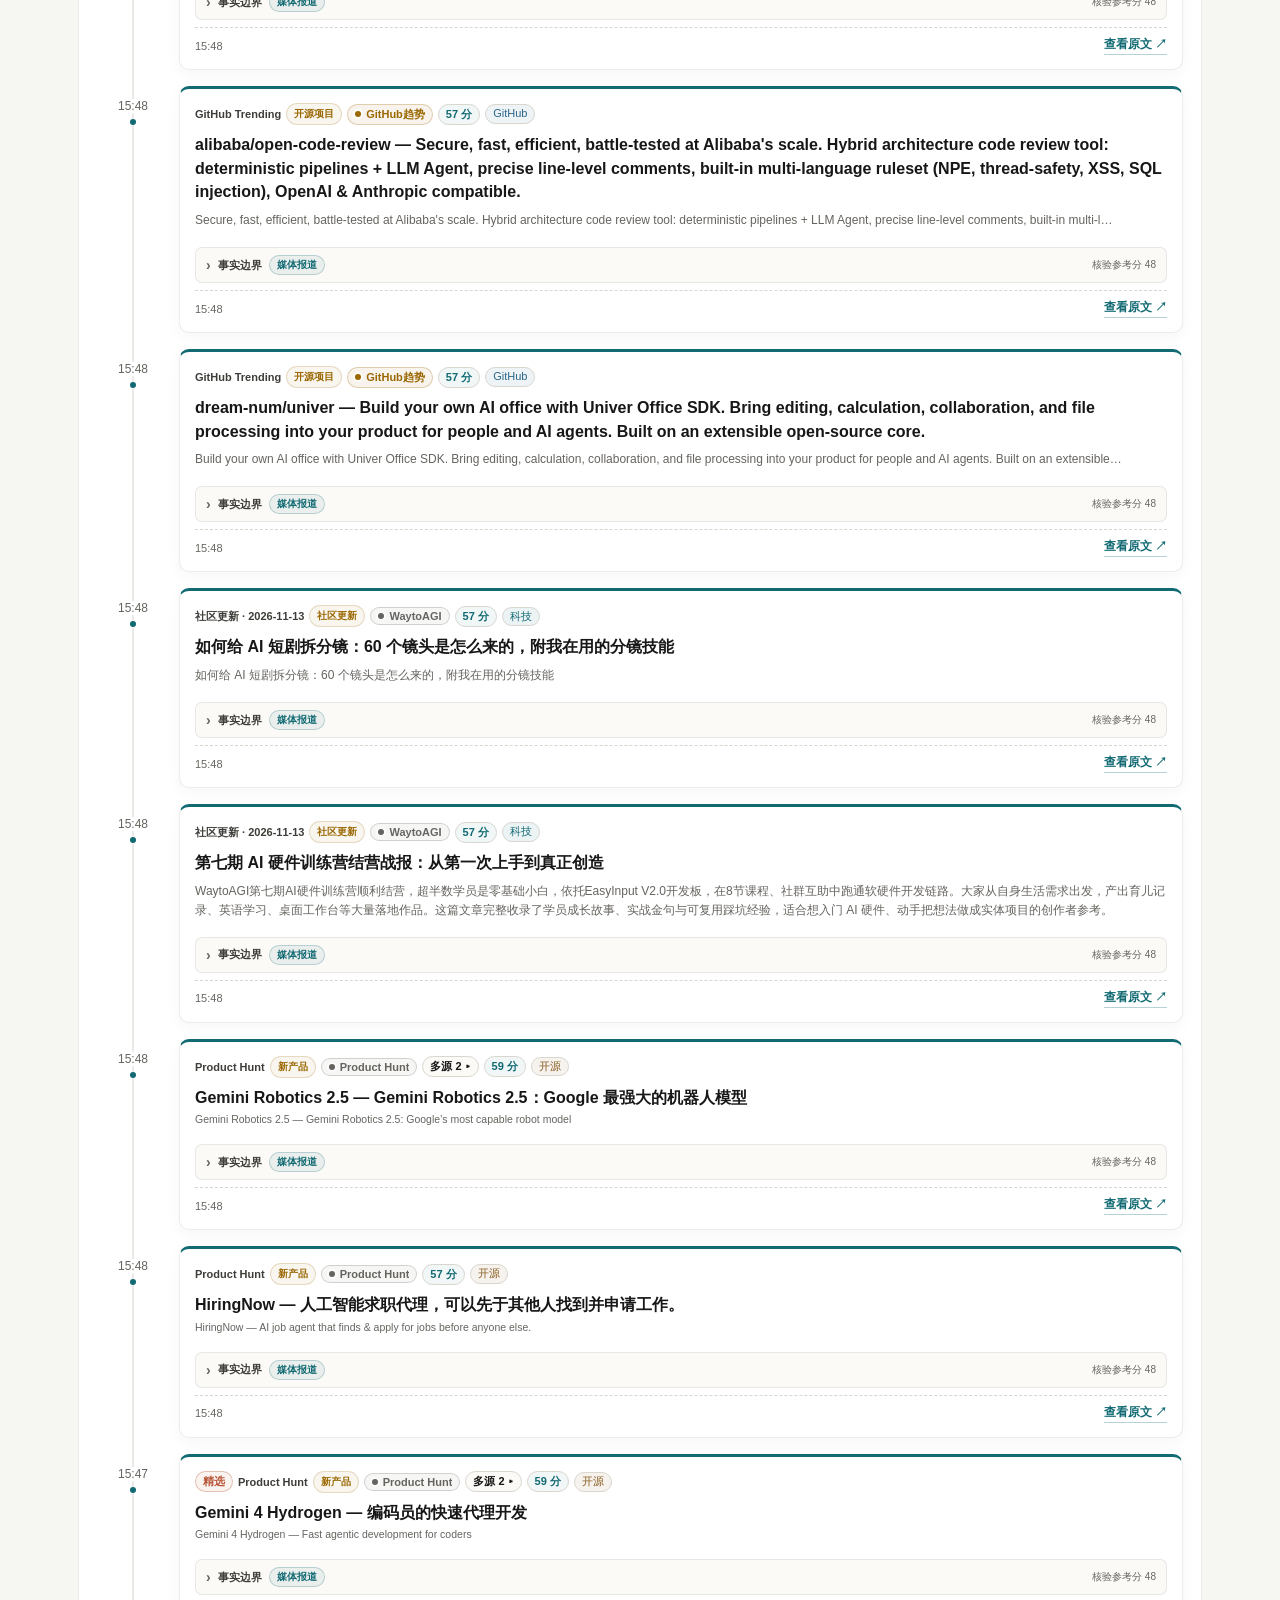
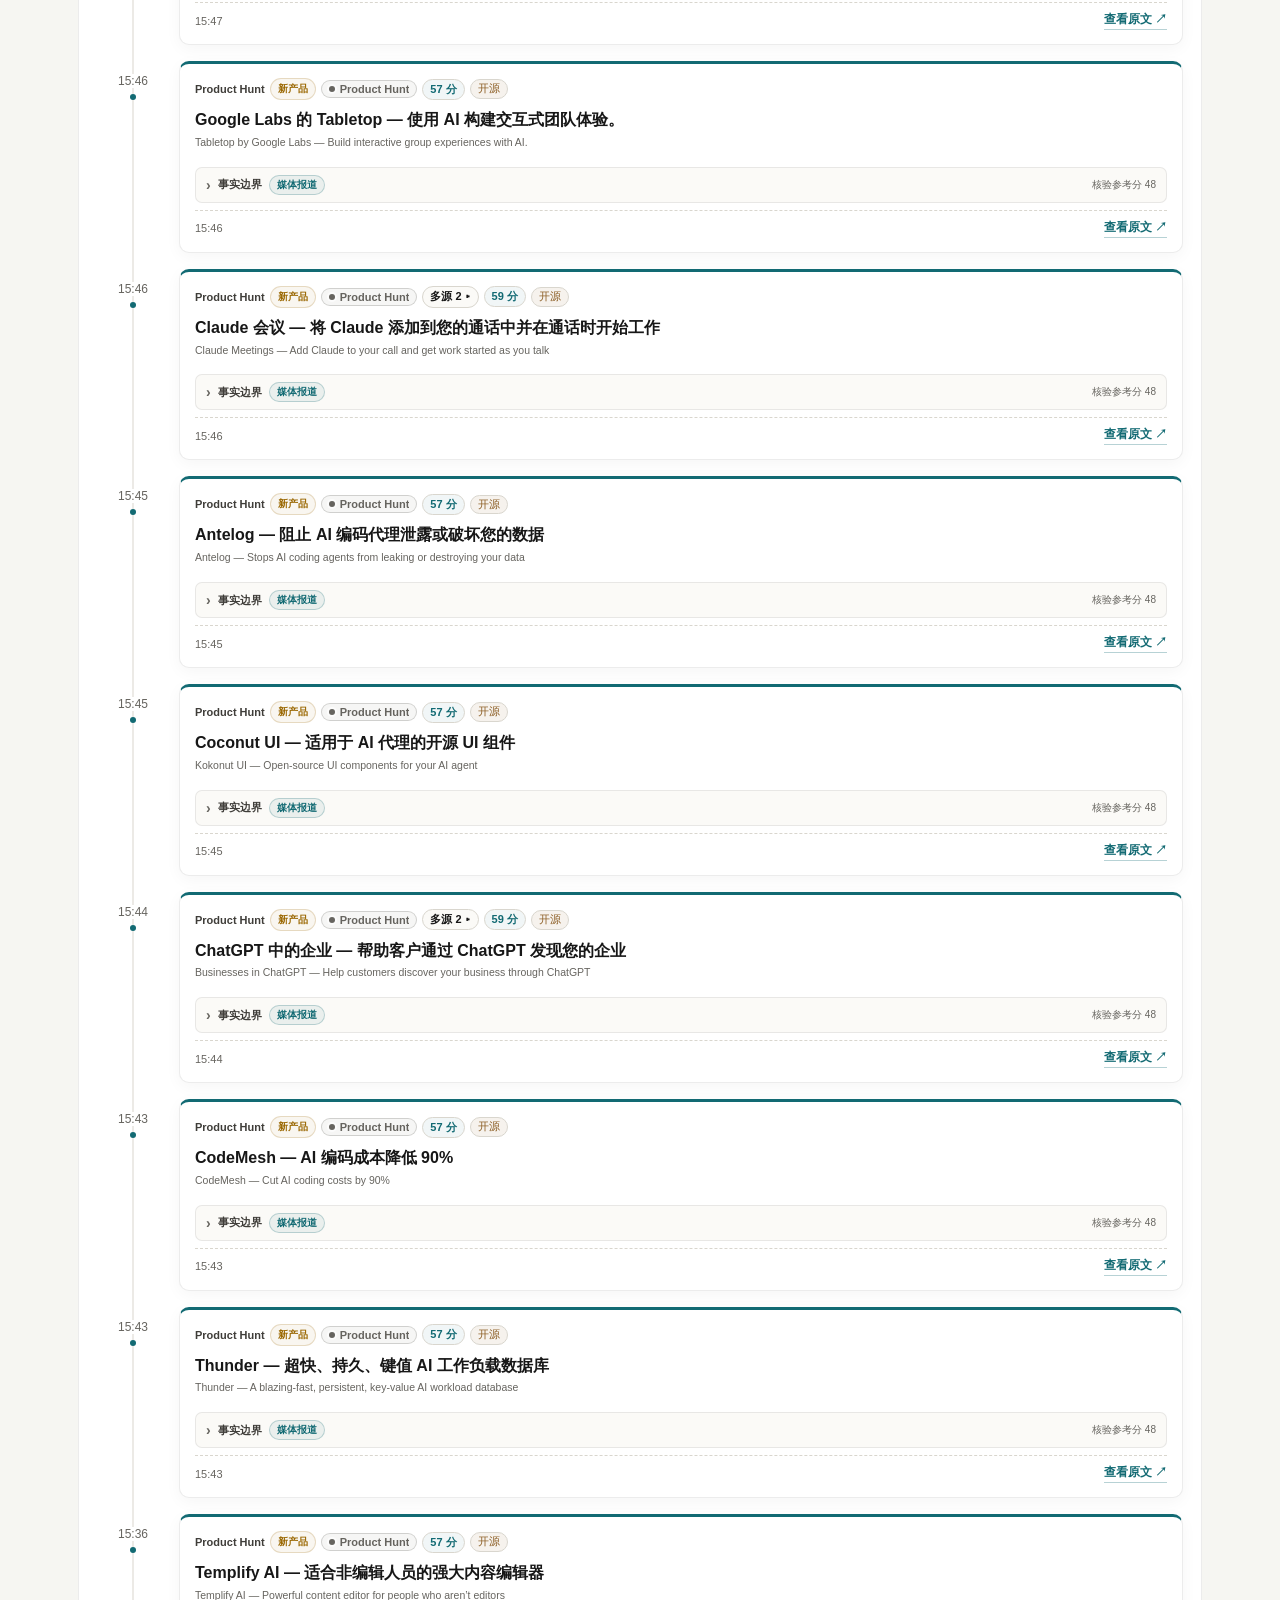
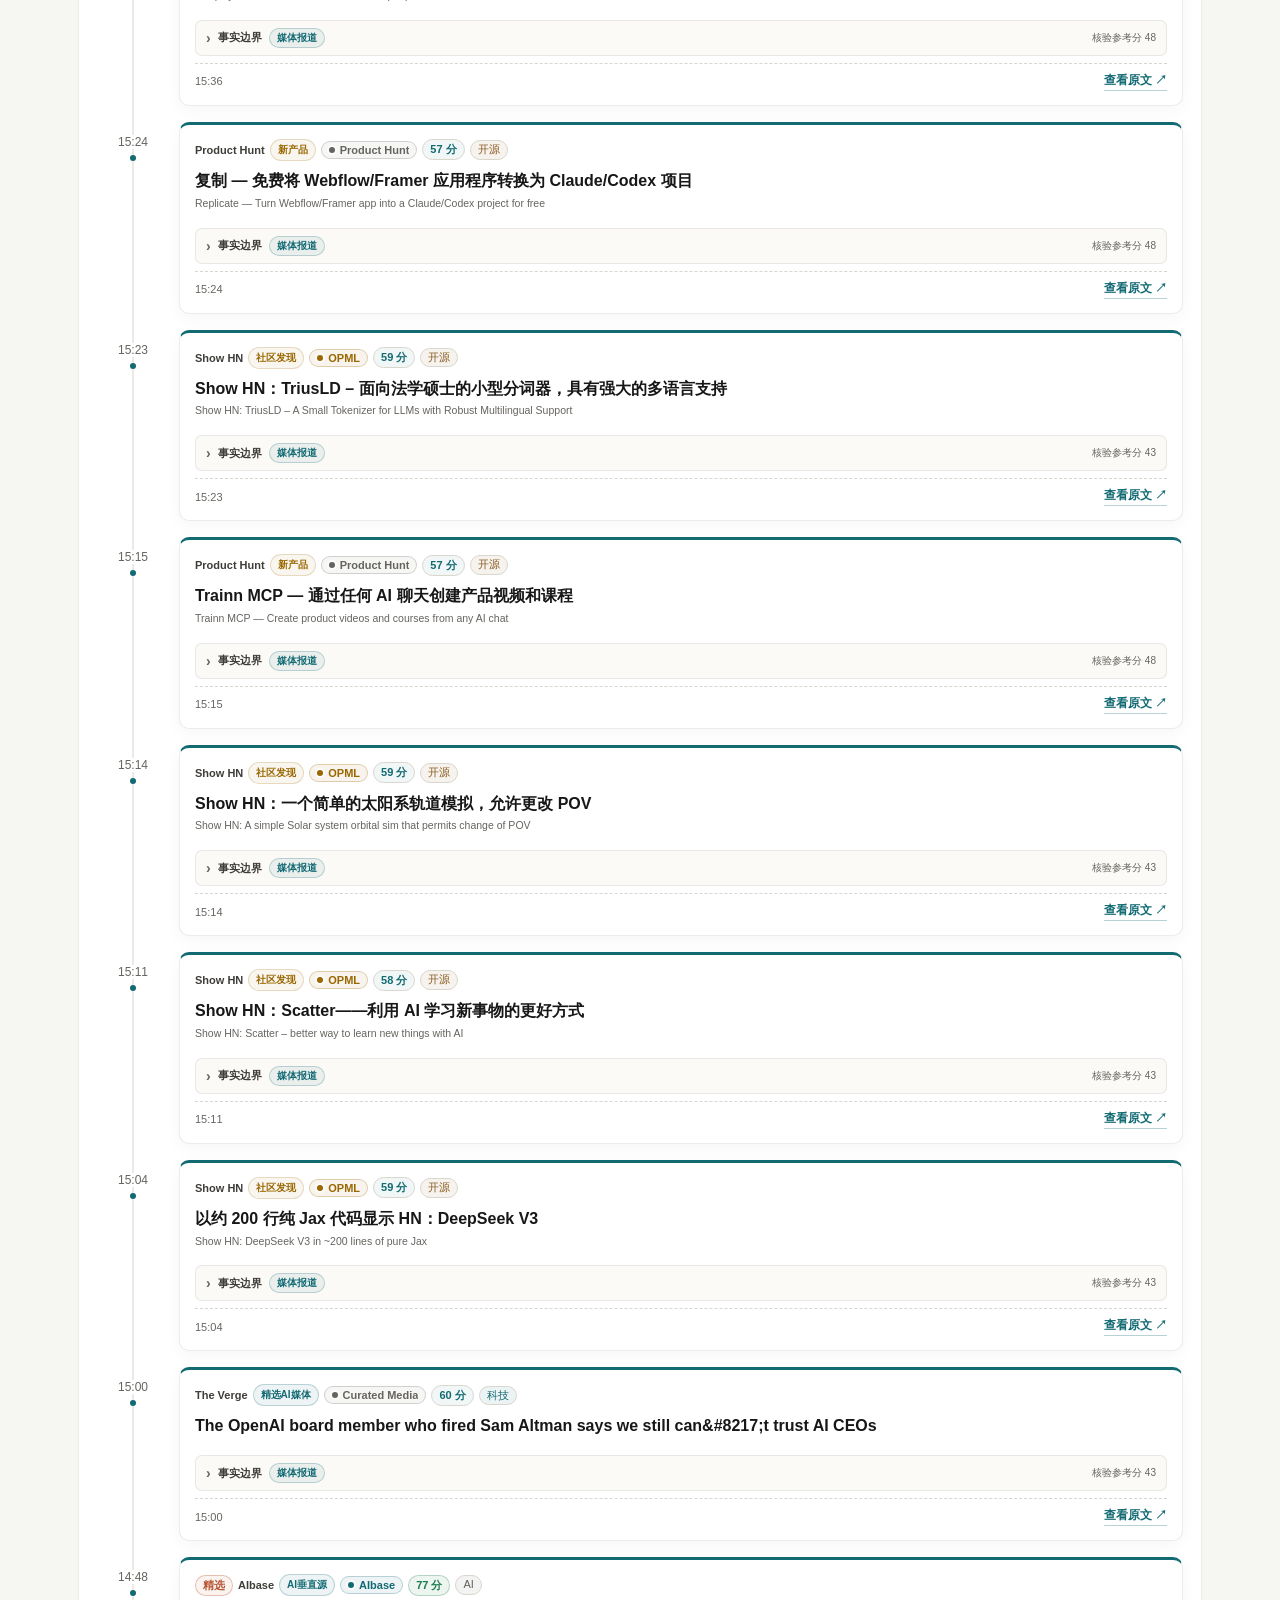
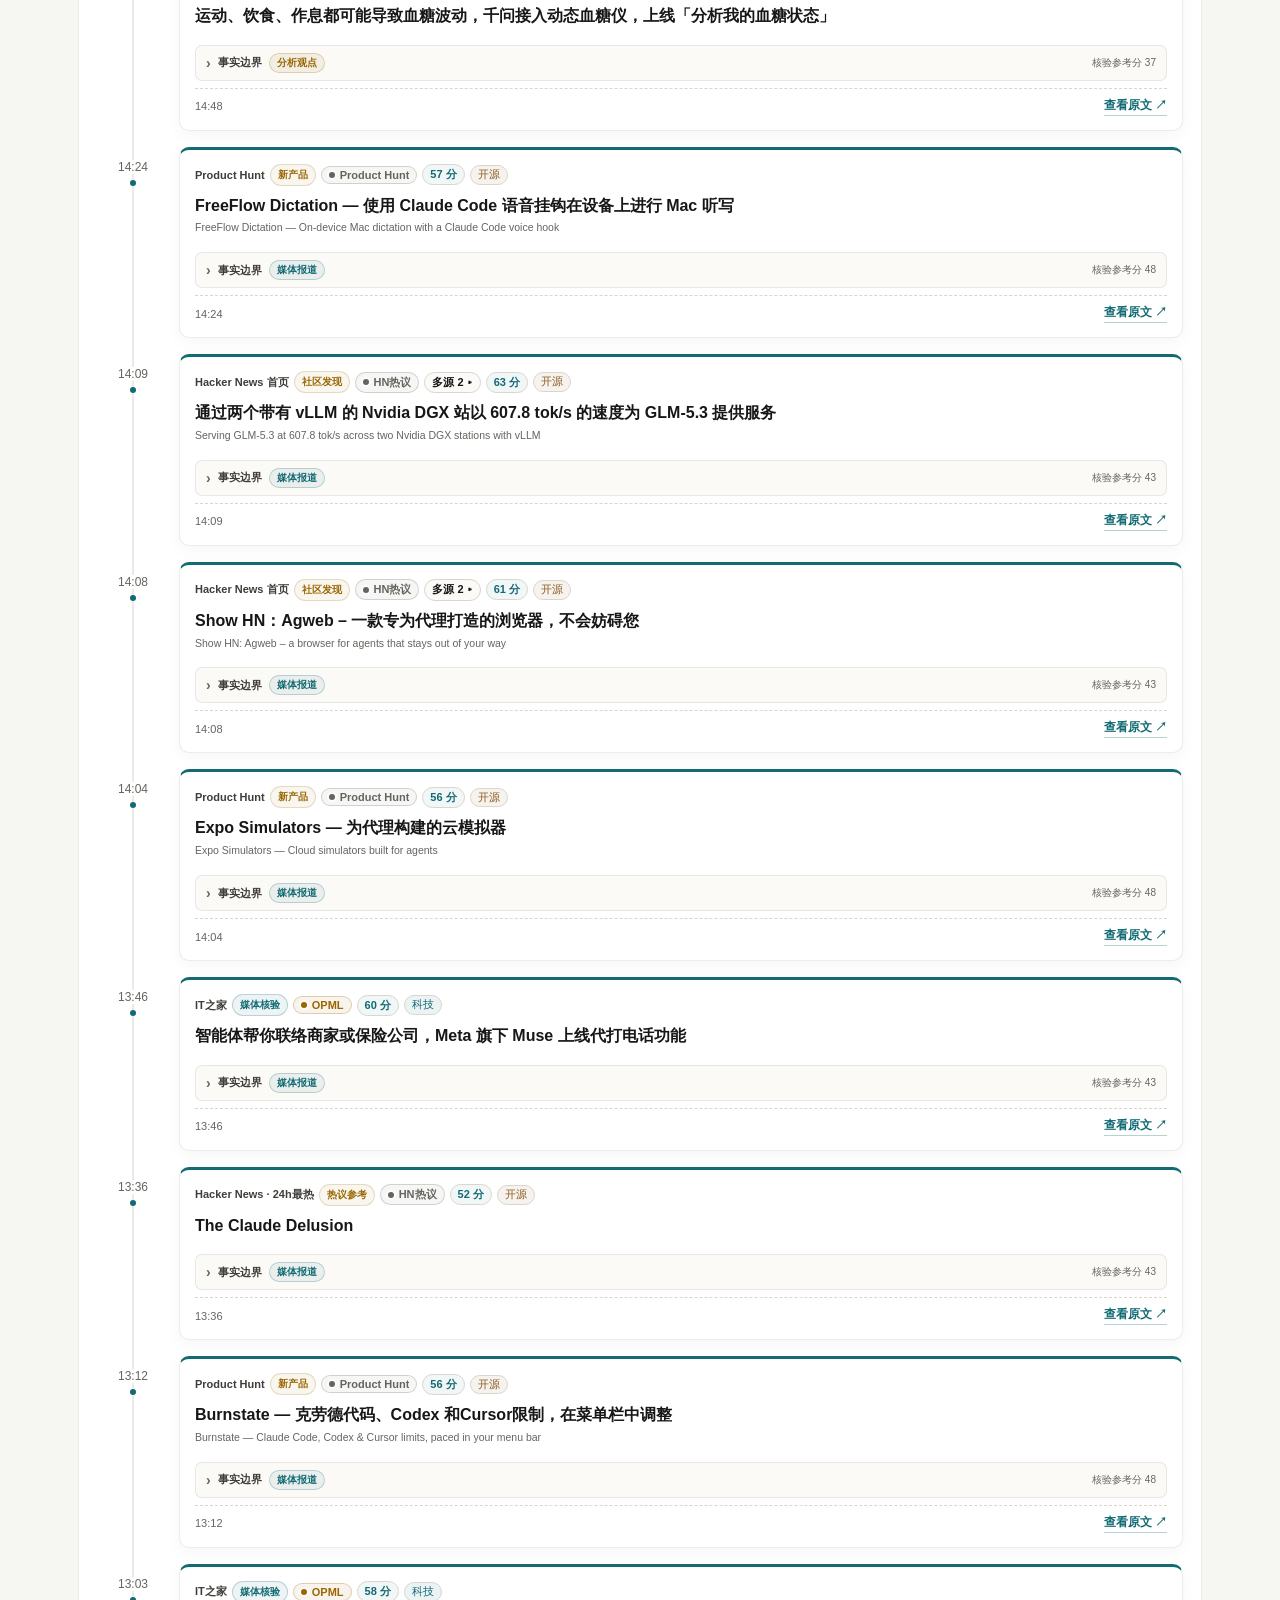
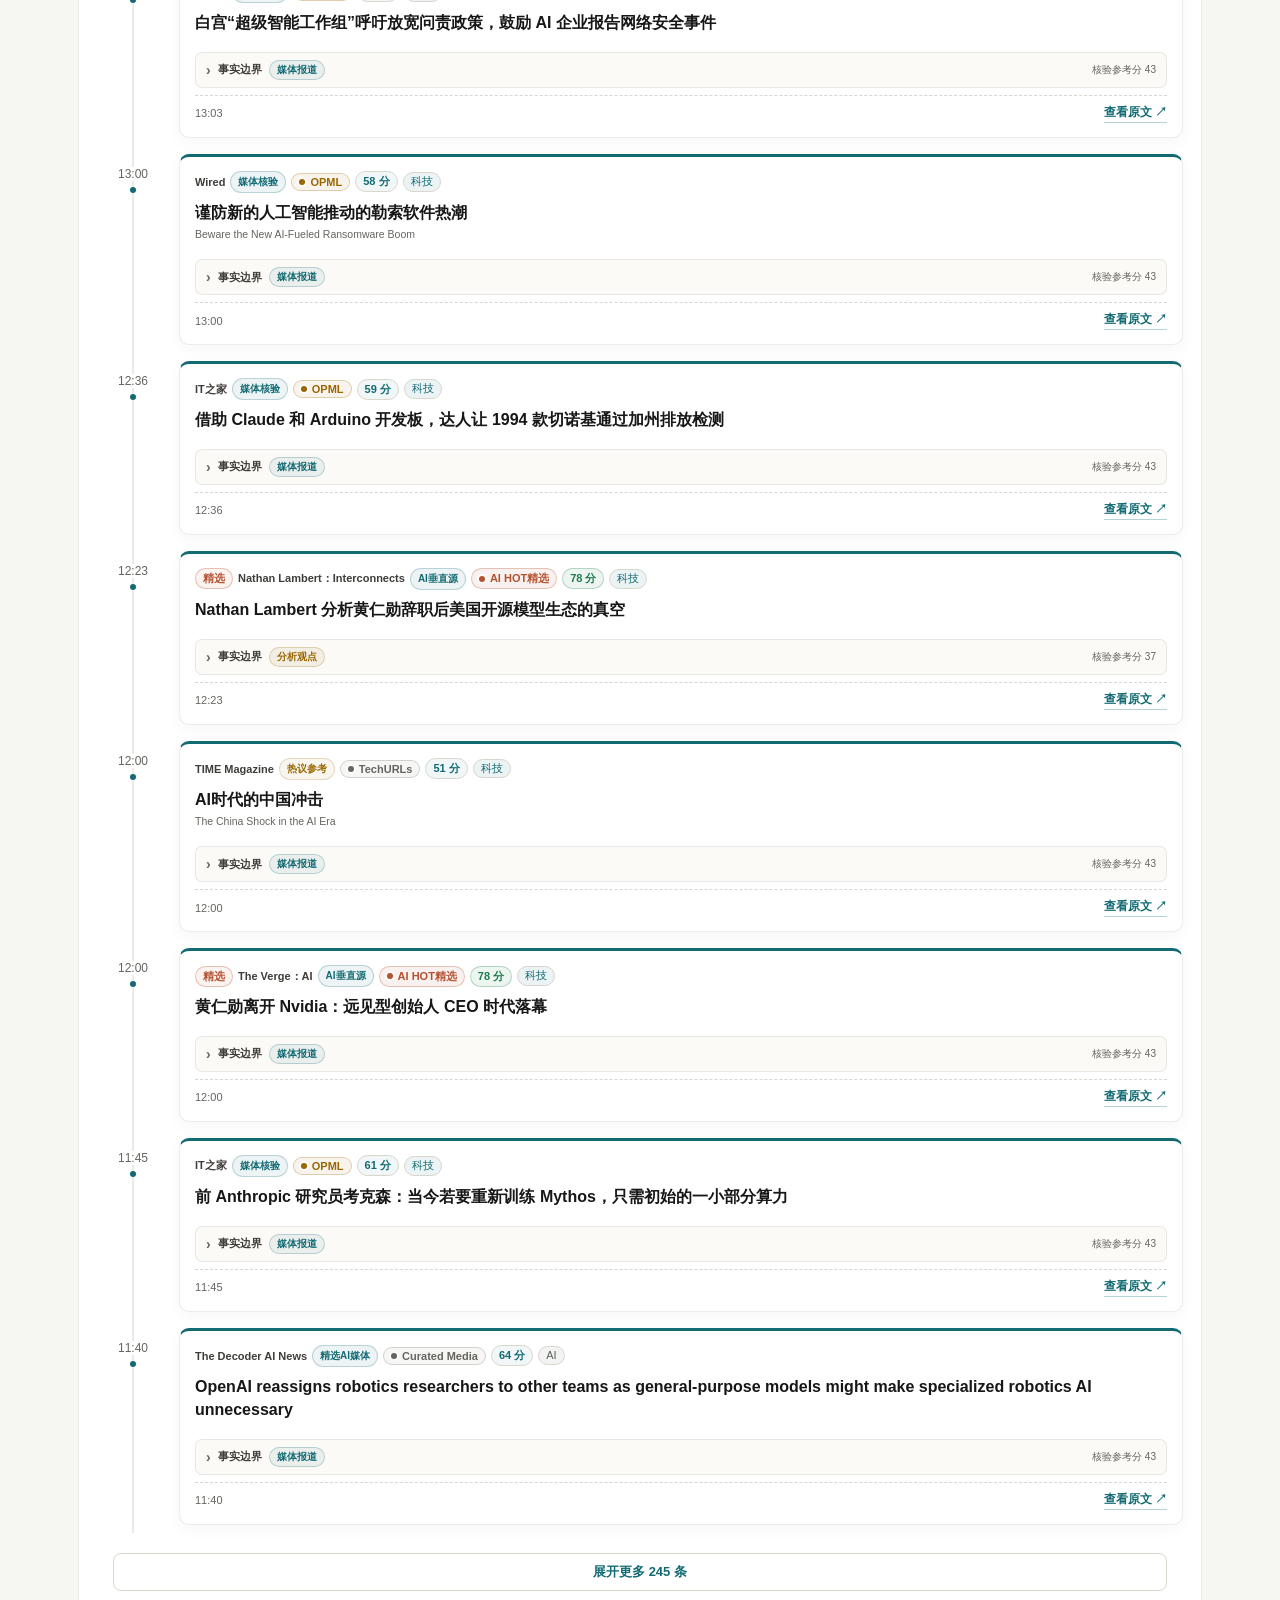
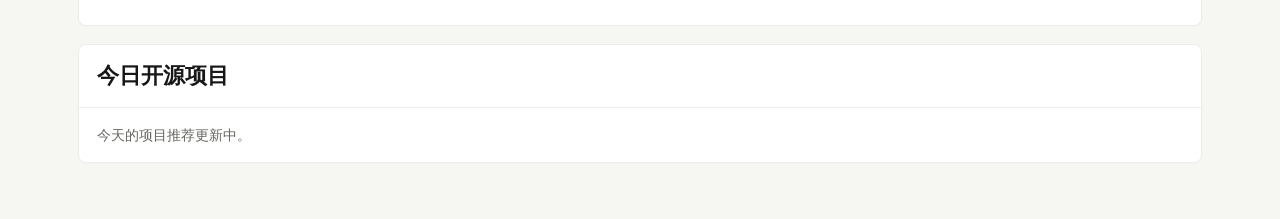
==== commit 0d351902: "feat: build AI video topic workbench v2" ====
--- a/dashboard.html
+++ b/dashboard.html
@@ -37,7 +37,7 @@
     <link rel="manifest" href="./site.webmanifest" />
     <script src="./assets/i18n/zh.js?v=i18n-1013a"></script>
     <script src="./assets/i18n.js?v=i18n-1013a"></script>
-    <link rel="stylesheet" href="./assets/styles.css?v=hotlist-20261114" />
+    <link rel="stylesheet" href="./assets/styles.css?v=v2-20261115" />
     <link rel="stylesheet" href="./assets/service-status.css?v=20260909" />
   </head>
   <body data-dashboard-view="news">
@@ -118,23 +118,102 @@
       </details>
 
 
-      <section class="list-wrap douyin-picks-wrap" id="douyinPicksWrap" aria-labelledby="douyinPicksTitle">
+      <section class="list-wrap douyin-picks-wrap douyin-workbench" id="douyinPicksWrap" aria-labelledby="douyinPicksTitle">
         <div class="douyin-picks-head">
           <div class="douyin-picks-heading">
-            <span class="douyin-picks-eyebrow">PLATFORM SIGNAL + AI EDITORIAL DESK</span>
-            <h2 id="douyinPicksTitle">AI 视频选题 · 抖音公开热榜参考</h2>
-            <p class="douyin-picks-intro">先判断事实能否讲，再参考抖音公开热榜、大众影响、画面性、认知冲突和时效。公开热榜不等于推荐流，综合分也不是播放量预测。</p>
+            <span class="douyin-picks-eyebrow">DAILY AI VIDEO DECISION DESK</span>
+            <h2 id="douyinPicksTitle">AI 视频选题工作台</h2>
+            <p class="douyin-picks-intro">每天先给 3 条决策，再看完整选题池；同时展示事实、推流、吸粉三项依据。公开热榜不是推荐流，分数不是播放量保证。</p>
           </div>
           <div class="douyin-picks-actions">
-            <span id="douyinPicksMeta">正在挑选...</span>
-            <button type="button" id="douyinPicksRefreshBtn" class="douyin-picks-refresh">换一批</button>
-          </div>
-        </div>
-        <div class="douyin-hot-board" id="douyinHotBoard" aria-live="polite"></div>
-        <div class="douyin-verification-summary" id="douyinVerificationSummary" aria-live="polite"></div>
-        <div class="douyin-picks-swipe-hint" aria-hidden="true">上下滑动查看 5 条选题 ↓</div>
-        <div id="douyinPicksList" class="douyin-picks-list" aria-live="polite"></div>
-      </section>
+            <span id="douyinPicksMeta">正在分析...</span>
+            <button type="button" id="douyinPicksRefreshBtn" class="douyin-picks-refresh">换一组候选</button>
+          </div>
+        </div>
+
+        <nav class="douyin-workbench-tabs" id="douyinWorkbenchTabs" aria-label="AI 视频选题工作台">
+          <button type="button" class="active" data-douyin-tab="decision" aria-pressed="true">今日决策</button>
+          <button type="button" data-douyin-tab="pool" aria-pressed="false">选题池</button>
+          <button type="button" data-douyin-tab="samples" aria-pressed="false">高流量样本</button>
+          <button type="button" data-douyin-tab="weekly" aria-pressed="false">周报工坊</button>
+          <button type="button" data-douyin-tab="review" aria-pressed="false">发布复盘</button>
+        </nav>
+
+        <div class="douyin-workbench-panel" id="douyinDecisionPanel">
+          <div class="douyin-data-strip" id="douyinDataStrip"></div>
+          <div class="douyin-top3-list" id="douyinTop3List" aria-live="polite"></div>
+          <div class="douyin-conclusion" id="douyinConclusion"></div>
+          <details class="douyin-signal-details">
+            <summary>查看抖音热榜与核验依据</summary>
+            <div class="douyin-hot-board" id="douyinHotBoard" aria-live="polite"></div>
+            <div class="douyin-verification-summary" id="douyinVerificationSummary" aria-live="polite"></div>
+          </details>
+          <div id="douyinPicksList" class="douyin-picks-list" hidden></div>
+        </div>
+
+        <div class="douyin-workbench-panel" id="douyinPoolPanel" hidden>
+          <form class="douyin-filter-bar" id="douyinFilterForm">
+            <label><span>搜索</span><input id="douyinFilterQuery" type="search" placeholder="标题、实体、来源" /></label>
+            <label><span>事实门</span><select id="douyinFilterGate"><option value="all">全部</option><option value="pass">已通过</option><option value="fail">未通过</option></select></label>
+            <label><span>推荐形式</span><select id="douyinFilterFormat"><option value="all">全部</option><option value="flash">快讯</option><option value="weekly">周报</option><option value="deep">深度</option><option value="demo">工具实测</option><option value="correction">纠偏</option></select></label>
+            <label><span>选题类型</span><select id="douyinFilterType"><option value="all">全部</option></select></label>
+            <label><span>来源类型</span><select id="douyinFilterSource"><option value="all">全部</option><option value="official">官方一手</option><option value="research">研究/预印本</option><option value="media">媒体核验</option><option value="community">社区/开源</option></select></label>
+            <label><span>实体</span><select id="douyinFilterEntity"><option value="all">全部</option><option value="OpenAI">OpenAI</option><option value="Google">Google / DeepMind</option><option value="NVIDIA">NVIDIA</option><option value="DeepSeek">DeepSeek</option><option value="Qwen">Qwen</option><option value="Meta">Meta</option><option value="Microsoft">Microsoft</option><option value="字节">字节 / Doubao</option><option value="机器人">机器人</option></select></label>
+            <label><span>事实分下限</span><input id="douyinFilterFact" type="number" min="0" max="99" value="0" /></label>
+            <label><span>推流分下限</span><input id="douyinFilterPush" type="number" min="0" max="99" value="0" /></label>
+            <label><span>吸粉分下限</span><input id="douyinFilterFollow" type="number" min="0" max="99" value="0" /></label>
+            <label class="douyin-check"><input id="douyinFilterVisual" type="checkbox" /><span>强视觉</span></label>
+            <label class="douyin-check"><input id="douyinFilterChina" type="checkbox" /><span>避开国内可用性待核</span></label>
+            <label class="douyin-check"><input id="douyinFilterSeries" type="checkbox" /><span>适合系列</span></label>
+            <label class="douyin-check"><input id="douyinFilterSensitive" type="checkbox" /><span>钱/工作/教育/医疗/隐私/手机/机器人</span></label>
+            <label><span>推荐时长</span><select id="douyinFilterDuration"><option value="all">全部</option><option value="short">≤60 秒</option><option value="medium">61–120 秒</option><option value="long">3 分钟以上</option></select></label>
+            <label><span>排序</span><select id="douyinFilterSort"><option value="priority">推荐优先级</option><option value="push">推流分</option><option value="follow">吸粉分</option><option value="fact">事实分</option><option value="fresh">时效</option><option value="samples">样本相似度</option></select></label>
+            <button type="button" id="douyinFilterReset" class="douyin-secondary-btn">重置</button>
+          </form>
+          <div class="douyin-pool-meta" id="douyinPoolMeta"></div>
+          <div class="douyin-pool-list" id="douyinPoolList" aria-live="polite"></div>
+        </div>
+
+        <div class="douyin-workbench-panel" id="douyinSamplesPanel" hidden>
+          <div class="douyin-section-head">
+            <div><h3>高流量视频样本</h3><p>只展示真实导入或你已发布的视频数据；未接入抖音搜索前不生成虚构样本。</p></div>
+            <div class="douyin-section-actions">
+              <button type="button" id="douyinSampleImportBtn" class="douyin-primary-btn">导入样本 JSON</button>
+              <button type="button" id="douyinSampleTemplateBtn" class="douyin-secondary-btn">下载空模板</button>
+              <input id="douyinSampleFile" type="file" accept="application/json,.json" hidden />
+            </div>
+          </div>
+          <div id="douyinSamplesList" class="douyin-samples-list" aria-live="polite"></div>
+        </div>
+
+        <div class="douyin-workbench-panel" id="douyinWeeklyPanel" hidden>
+          <div class="douyin-section-head">
+            <div><h3>周报工坊</h3><p>从近 7 天 AI 事件中选 5–9 条，自动生成周报结构和分段口播提示。</p></div>
+            <div class="douyin-section-actions">
+              <button type="button" id="douyinWeeklyAutoBtn" class="douyin-primary-btn">自动推荐</button>
+              <button type="button" id="douyinWeeklyExportBtn" class="douyin-secondary-btn">复制周报包</button>
+            </div>
+          </div>
+          <div id="douyinWeeklySummary" class="douyin-weekly-summary"></div>
+          <div id="douyinWeeklyList" class="douyin-weekly-list" aria-live="polite"></div>
+        </div>
+
+        <div class="douyin-workbench-panel" id="douyinReviewPanel" hidden>
+          <div class="douyin-section-head">
+            <div><h3>发布复盘</h3><p>回填实际数据，比较预测推流/吸粉分。数据只保存在当前设备浏览器。</p></div>
+            <div class="douyin-section-actions">
+              <button type="button" id="douyinReviewExportJson" class="douyin-secondary-btn">导出 JSON</button>
+              <button type="button" id="douyinReviewExportMd" class="douyin-secondary-btn">导出 Markdown</button>
+            </div>
+          </div>
+          <div id="douyinReviewFormWrap" class="douyin-review-form-wrap"></div>
+          <div id="douyinReviewList" class="douyin-review-list" aria-live="polite"></div>
+        </div>
+      </section>
+
+      <div class="douyin-drawer-backdrop" id="douyinDrawerBackdrop" hidden></div>
+      <aside class="douyin-detail-drawer" id="douyinDetailDrawer" aria-hidden="true" aria-label="选题详情"></aside>
+      <div class="douyin-toast" id="douyinToast" role="status" aria-live="polite" hidden></div>
 
       <section class="list-wrap curated-board github-rankings-wrap" id="githubRankingsWrap" aria-labelledby="githubRankingsTitle" hidden>
         <div class="curated-board-head">
@@ -294,6 +373,7 @@
         </div>
       </article>
     </template>
-    <script src="./assets/app.js?v=hotlist-20261114" defer></script>
+    <script src="./assets/app.js?v=v2-20261115" defer></script>
+    <script src="./assets/douyin-v2.js?v=v2-20261115" defer></script>
   </body>
 </html>
--- a/assets/styles.css
+++ b/assets/styles.css
@@ -4912,3 +4912,947 @@
     font-size: 9px;
   }
 }
+
+/* ---- 2026-11-15 Douyin V2 decision workbench ---- */
+.douyin-workbench {
+  padding-top: 18px;
+}
+
+.douyin-workbench-tabs {
+  display: flex;
+  gap: 5px;
+  overflow-x: auto;
+  margin: 2px 0 12px;
+  padding-bottom: 3px;
+  scrollbar-width: thin;
+}
+
+.douyin-workbench-tabs button {
+  flex: 0 0 auto;
+  min-height: 32px;
+  border: 1px solid var(--line);
+  border-radius: 999px;
+  padding: 0 13px;
+  color: var(--muted);
+  background: var(--surface);
+  font-size: 11px;
+  font-weight: 740;
+}
+
+.douyin-workbench-tabs button.active {
+  color: #fff;
+  border-color: var(--accent);
+  background: var(--accent);
+}
+
+.douyin-workbench-panel {
+  min-width: 0;
+}
+
+.douyin-workbench-panel[hidden] {
+  display: none;
+}
+
+.douyin-data-strip {
+  display: grid;
+  grid-template-columns: repeat(7, minmax(0, 1fr));
+  gap: 6px;
+  border: 1px solid var(--line-soft);
+  border-radius: 8px;
+  padding: 9px;
+  background: var(--surface-soft);
+}
+
+.douyin-data-stat {
+  display: grid;
+  gap: 3px;
+  min-width: 0;
+  border-right: 1px solid var(--line-soft);
+  padding-right: 7px;
+}
+
+.douyin-data-stat:last-of-type {
+  border-right: 0;
+}
+
+.douyin-data-stat span {
+  color: var(--muted);
+  font-size: 9px;
+}
+
+.douyin-data-stat strong {
+  overflow: hidden;
+  color: var(--ink);
+  font-size: 11px;
+  text-overflow: ellipsis;
+  white-space: nowrap;
+}
+
+.douyin-data-warning {
+  grid-column: 1 / -1;
+  margin: 1px 0 0;
+  color: var(--warn);
+  font-size: 10px;
+  line-height: 1.45;
+}
+
+.douyin-top3-list {
+  display: grid;
+  gap: 12px;
+  margin-top: 12px;
+}
+
+.douyin-decision-card {
+  display: grid;
+  gap: 10px;
+  border: 1px solid var(--line);
+  border-left: 4px solid var(--accent);
+  border-radius: 9px;
+  padding: 13px;
+  background: var(--surface);
+  box-shadow: 0 10px 28px rgba(23, 23, 23, 0.035);
+}
+
+.douyin-decision-head,
+.douyin-pool-card-head {
+  display: flex;
+  align-items: flex-start;
+  gap: 9px;
+}
+
+.douyin-decision-rank {
+  flex: 0 0 auto;
+  border-radius: 6px;
+  padding: 5px 7px;
+  color: #fff;
+  background: var(--accent);
+  font-size: 10px;
+  font-weight: 800;
+}
+
+.douyin-decision-title-wrap {
+  display: grid;
+  flex: 1;
+  gap: 4px;
+  min-width: 0;
+}
+
+.douyin-decision-title-wrap h3,
+.douyin-pool-card-head h3 {
+  margin: 0;
+  color: var(--ink);
+  font-size: 16px;
+  line-height: 1.45;
+}
+
+.douyin-format-tag,
+.douyin-status-chip,
+.douyin-tag-row span,
+.douyin-risk-box span,
+.douyin-sample-metrics span {
+  display: inline-flex;
+  width: max-content;
+  max-width: 100%;
+  align-items: center;
+  border: 1px solid var(--line-soft);
+  border-radius: 999px;
+  padding: 3px 7px;
+  color: var(--muted);
+  background: var(--surface-soft);
+  font-size: 9.5px;
+  font-weight: 700;
+  line-height: 1.2;
+}
+
+
+.douyin-format-tag {
+  color: var(--accent);
+  border-color: rgba(18, 106, 115, 0.18);
+  background: rgba(18, 106, 115, 0.055);
+}
+
+.douyin-status-chip.status-pending_review,
+.douyin-status-chip.status-copy_locked {
+  color: var(--warn);
+}
+
+.douyin-status-chip.status-published,
+.douyin-status-chip.status-reviewed {
+  color: var(--good);
+}
+
+.douyin-score-row {
+  display: flex;
+  flex-wrap: wrap;
+  gap: 6px;
+}
+
+.douyin-score-pill {
+  display: inline-flex;
+  min-width: 76px;
+  align-items: baseline;
+  gap: 5px;
+  border: 1px solid var(--line-soft);
+  border-radius: 7px;
+  padding: 7px 9px;
+  background: var(--surface-soft);
+}
+
+.douyin-score-pill strong {
+  color: var(--ink);
+  font-size: 17px;
+  line-height: 1;
+}
+
+.douyin-score-pill small {
+  color: var(--muted);
+  font-size: 9px;
+}
+
+.douyin-score-row.compact .douyin-score-pill {
+  min-width: 58px;
+  padding: 5px 7px;
+}
+
+.douyin-score-row.compact .douyin-score-pill strong {
+  font-size: 14px;
+}
+
+.douyin-score-pill.score-good {
+  border-color: rgba(31, 122, 77, 0.2);
+  background: rgba(31, 122, 77, 0.055);
+}
+
+.douyin-score-pill.score-warn {
+  border-color: rgba(154, 103, 0, 0.22);
+  background: rgba(154, 103, 0, 0.055);
+}
+
+.douyin-score-pill.score-hot {
+  border-color: rgba(180, 35, 24, 0.2);
+  background: rgba(180, 35, 24, 0.05);
+}
+
+.douyin-score-pill.score-follow {
+  border-color: rgba(104, 65, 154, 0.2);
+  background: rgba(104, 65, 154, 0.05);
+}
+
+.douyin-advice-grid,
+.douyin-reason-grid {
+  display: grid;
+  grid-template-columns: repeat(2, minmax(0, 1fr));
+  gap: 8px;
+}
+
+.douyin-advice-box,
+.douyin-reason-box {
+  min-width: 0;
+  border: 1px solid var(--line-soft);
+  border-radius: 7px;
+  padding: 9px 10px;
+  background: var(--surface-soft);
+}
+
+.douyin-advice-box h4,
+.douyin-reason-box h4,
+.douyin-decision-samples h4 {
+  margin: 0 0 6px;
+  color: var(--ink-soft);
+  font-size: 10px;
+  letter-spacing: 0.03em;
+}
+
+.douyin-advice-box p,
+.douyin-reason-box p,
+.douyin-decision-samples p {
+  margin: 0;
+  color: var(--ink-soft);
+  font-size: 11px;
+  line-height: 1.55;
+}
+
+.douyin-copy-row {
+  display: grid;
+  grid-template-columns: minmax(0, 1fr) auto;
+  align-items: center;
+  gap: 7px;
+  padding: 5px 0;
+  border-top: 1px dashed var(--line-soft);
+}
+
+.douyin-copy-row:first-of-type {
+  border-top: 0;
+}
+
+.douyin-copy-row span {
+  color: var(--ink-soft);
+  font-size: 10.5px;
+  line-height: 1.45;
+}
+
+.douyin-mini-btn,
+.douyin-primary-btn,
+.douyin-secondary-btn,
+.douyin-ghost-btn {
+  min-height: 28px;
+  border-radius: 6px;
+  padding: 0 9px;
+  font-size: 10px;
+  font-weight: 740;
+}
+
+.douyin-mini-btn,
+.douyin-secondary-btn {
+  color: var(--accent);
+  border: 1px solid rgba(18, 106, 115, 0.2);
+  background: var(--surface);
+}
+
+.douyin-primary-btn {
+  color: #fff;
+  border: 1px solid var(--accent);
+  background: var(--accent);
+}
+
+.douyin-ghost-btn {
+  color: var(--muted);
+  border: 1px solid var(--line);
+  background: transparent;
+}
+
+.douyin-visual-line {
+  border-left: 2px solid rgba(18, 106, 115, 0.28);
+  padding-left: 9px;
+  color: var(--ink-soft);
+  font-size: 10.5px;
+  line-height: 1.55;
+}
+
+.douyin-risk-box {
+  display: flex;
+  flex-wrap: wrap;
+  align-items: center;
+  gap: 5px;
+  border: 1px solid rgba(180, 35, 24, 0.16);
+  border-radius: 7px;
+  padding: 8px 9px;
+  background: rgba(180, 35, 24, 0.035);
+}
+
+.douyin-risk-box strong {
+  color: var(--bad);
+  font-size: 10px;
+}
+
+.douyin-risk-box span {
+  color: var(--bad);
+  border-color: rgba(180, 35, 24, 0.18);
+  background: rgba(180, 35, 24, 0.045);
+}
+
+.douyin-decision-samples {
+  border-top: 1px dashed var(--line);
+  padding-top: 8px;
+}
+
+.douyin-sample-mini {
+  display: flex;
+  justify-content: space-between;
+  gap: 10px;
+  padding: 6px 0;
+  border-top: 1px solid var(--line-soft);
+  color: var(--ink-soft);
+  font-size: 10px;
+  text-decoration: none;
+}
+
+.douyin-sample-mini strong {
+  flex: 0 0 auto;
+  color: var(--accent);
+}
+
+.douyin-decision-actions,
+.douyin-pool-actions,
+.douyin-drawer-actions,
+.douyin-section-actions,
+.douyin-review-actions {
+  display: flex;
+  flex-wrap: wrap;
+  gap: 6px;
+}
+
+.douyin-conclusion {
+  display: grid;
+  gap: 7px;
+  margin-top: 12px;
+  border: 1px solid var(--line);
+  border-radius: 8px;
+  padding: 11px;
+  background: var(--surface-soft);
+}
+
+.douyin-conclusion h3 {
+  margin: 0 0 2px;
+  font-size: 13px;
+}
+
+.douyin-conclusion-row {
+  display: grid;
+  grid-template-columns: 128px minmax(0, 1fr);
+  gap: 10px;
+  font-size: 10.5px;
+  line-height: 1.5;
+}
+
+.douyin-conclusion-row strong {
+  color: var(--accent);
+}
+
+.douyin-signal-details {
+  margin-top: 10px;
+  border: 1px solid var(--line-soft);
+  border-radius: 8px;
+  padding: 9px;
+  background: rgba(255, 255, 255, 0.5);
+}
+
+.douyin-signal-details > summary {
+  cursor: pointer;
+  color: var(--muted);
+  font-size: 10px;
+  font-weight: 720;
+}
+
+.douyin-signal-details .douyin-hot-board,
+.douyin-signal-details .douyin-verification-summary {
+  margin-top: 8px;
+}
+
+.douyin-filter-bar {
+  display: grid;
+  grid-template-columns: repeat(4, minmax(0, 1fr));
+  gap: 8px;
+  border: 1px solid var(--line);
+  border-radius: 8px;
+  padding: 10px;
+  background: var(--surface-soft);
+}
+
+.douyin-filter-bar label {
+  display: grid;
+  gap: 4px;
+  min-width: 0;
+  color: var(--muted);
+  font-size: 9.5px;
+}
+
+.douyin-filter-bar input,
+.douyin-filter-bar select,
+.douyin-review-field input,
+.douyin-review-field select {
+  min-width: 0;
+  width: 100%;
+  min-height: 32px;
+  border: 1px solid var(--line);
+  border-radius: 5px;
+  padding: 0 8px;
+  color: var(--ink);
+  background: var(--surface);
+  font-size: 11px;
+}
+
+.douyin-filter-bar .douyin-check {
+  display: flex;
+  align-items: center;
+  grid-template-columns: auto 1fr;
+  gap: 6px;
+  min-height: 32px;
+  padding-top: 15px;
+}
+
+.douyin-filter-bar .douyin-check input {
+  width: auto;
+  min-height: auto;
+}
+
+.douyin-pool-meta {
+  margin: 9px 0 7px;
+  color: var(--muted);
+  font-size: 10px;
+}
+
+.douyin-pool-list {
+  display: grid;
+  gap: 8px;
+}
+
+.douyin-pool-card {
+  display: grid;
+  gap: 7px;
+  border: 1px solid var(--line-soft);
+  border-radius: 8px;
+  padding: 10px;
+  background: var(--surface);
+}
+
+.douyin-pool-card-head h3 {
+  flex: 1;
+  font-size: 13px;
+}
+
+.douyin-pool-meta-line,
+.douyin-pool-recommended,
+.douyin-pool-hook {
+  margin: 0;
+  color: var(--muted);
+  font-size: 10px;
+  line-height: 1.5;
+}
+
+.douyin-pool-recommended strong,
+.douyin-pool-hook strong {
+  color: var(--ink-soft);
+}
+
+.douyin-tag-row {
+  display: flex;
+  flex-wrap: wrap;
+  gap: 5px;
+}
+
+.douyin-tag-row .risk-tag {
+  color: var(--bad);
+  border-color: rgba(180, 35, 24, 0.17);
+  background: rgba(180, 35, 24, 0.04);
+}
+
+.douyin-tag-row .hot-tag {
+  color: var(--warn);
+  border-color: rgba(154, 103, 0, 0.18);
+  background: rgba(154, 103, 0, 0.04);
+}
+
+.douyin-tag-row .sample-tag {
+  color: #68419a;
+  border-color: rgba(104, 65, 154, 0.18);
+  background: rgba(104, 65, 154, 0.04);
+}
+
+.douyin-section-head {
+  display: flex;
+  align-items: flex-start;
+  justify-content: space-between;
+  gap: 12px;
+  margin-bottom: 10px;
+}
+
+.douyin-section-head h3 {
+  margin: 0 0 4px;
+  font-size: 15px;
+}
+
+.douyin-section-head p {
+  margin: 0;
+  color: var(--muted);
+  font-size: 10px;
+  line-height: 1.5;
+}
+
+.douyin-samples-list,
+.douyin-weekly-list,
+.douyin-review-list {
+  display: grid;
+  gap: 8px;
+}
+
+.douyin-empty-state {
+  border: 1px dashed var(--line);
+  border-radius: 8px;
+  padding: 18px;
+  background: var(--surface-soft);
+}
+
+.douyin-empty-state h3 {
+  margin: 0 0 6px;
+  font-size: 14px;
+}
+
+.douyin-empty-state p,
+.douyin-empty-note {
+  margin: 4px 0;
+  color: var(--muted);
+  font-size: 10.5px;
+  line-height: 1.55;
+}
+
+.douyin-sample-grid {
+  display: grid;
+  grid-template-columns: repeat(3, minmax(0, 1fr));
+  gap: 8px;
+}
+
+.douyin-sample-card {
+  display: grid;
+  gap: 6px;
+  border: 1px solid var(--line-soft);
+  border-radius: 8px;
+  padding: 10px;
+  color: var(--ink);
+  background: var(--surface);
+  text-decoration: none;
+}
+
+.douyin-sample-card h3 {
+  margin: 0;
+  font-size: 12px;
+  line-height: 1.45;
+}
+
+.douyin-sample-card p {
+  margin: 0;
+  color: var(--muted);
+  font-size: 9.5px;
+}
+
+.douyin-sample-metrics {
+  display: flex;
+  flex-wrap: wrap;
+  gap: 4px;
+}
+
+.douyin-weekly-summary {
+  display: grid;
+  grid-template-columns: repeat(5, minmax(0, 1fr));
+  gap: 6px;
+  margin-bottom: 9px;
+}
+
+.douyin-weekly-stat {
+  display: grid;
+  gap: 3px;
+  border: 1px solid var(--line-soft);
+  border-radius: 7px;
+  padding: 8px;
+  background: var(--surface-soft);
+}
+
+.douyin-weekly-stat span {
+  color: var(--muted);
+  font-size: 9px;
+}
+
+.douyin-weekly-stat strong {
+  font-size: 11px;
+}
+
+.douyin-weekly-row {
+  display: grid;
+  grid-template-columns: minmax(0, 1fr) auto auto;
+  align-items: center;
+  gap: 9px;
+  border: 1px solid var(--line-soft);
+  border-radius: 7px;
+  padding: 9px;
+  background: var(--surface);
+}
+
+.douyin-weekly-row.selected {
+  border-color: rgba(18, 106, 115, 0.28);
+  background: rgba(18, 106, 115, 0.035);
+}
+
+.douyin-weekly-main h3 {
+  margin: 0 0 3px;
+  font-size: 12px;
+  line-height: 1.4;
+}
+
+.douyin-weekly-main p {
+  margin: 0;
+  color: var(--muted);
+  font-size: 9.5px;
+}
+
+.douyin-review-form {
+  display: grid;
+  grid-template-columns: repeat(4, minmax(0, 1fr));
+  gap: 8px;
+  border: 1px solid var(--line);
+  border-radius: 8px;
+  padding: 10px;
+  background: var(--surface-soft);
+}
+
+.douyin-review-field {
+  display: grid;
+  gap: 4px;
+  color: var(--muted);
+  font-size: 9.5px;
+}
+
+.douyin-review-field.wide {
+  grid-column: span 2;
+}
+
+.douyin-review-prediction,
+.douyin-review-metrics,
+.douyin-review-actions {
+  grid-column: 1 / -1;
+}
+
+.douyin-review-prediction {
+  display: flex;
+  flex-wrap: wrap;
+  gap: 5px;
+  color: var(--ink-soft);
+  font-size: 10px;
+}
+
+.douyin-review-metrics {
+  display: grid;
+  grid-template-columns: repeat(4, minmax(0, 1fr));
+  gap: 7px;
+}
+
+.douyin-review-card {
+  border: 1px solid var(--line-soft);
+  border-radius: 8px;
+  padding: 10px;
+  background: var(--surface);
+}
+
+.douyin-review-card h3 {
+  margin: 0 0 4px;
+  font-size: 13px;
+}
+
+.douyin-review-card p {
+  margin: 0 0 7px;
+  color: var(--muted);
+  font-size: 9.5px;
+}
+
+.douyin-review-card-metrics {
+  display: flex;
+  flex-wrap: wrap;
+  gap: 5px;
+}
+
+.douyin-review-card-metrics span {
+  border: 1px solid var(--line-soft);
+  border-radius: 999px;
+  padding: 3px 7px;
+  color: var(--ink-soft);
+  background: var(--surface-soft);
+  font-size: 9.5px;
+}
+
+.douyin-drawer-backdrop {
+  position: fixed;
+  inset: 0;
+  z-index: 80;
+  background: rgba(16, 21, 23, 0.38);
+  backdrop-filter: blur(2px);
+}
+
+.douyin-detail-drawer {
+  position: fixed;
+  top: 0;
+  right: 0;
+  bottom: 0;
+  z-index: 90;
+  width: min(620px, 94vw);
+  overflow-y: auto;
+  padding: 18px;
+  background: var(--surface);
+  box-shadow: -18px 0 50px rgba(16, 21, 23, 0.18);
+  transform: translateX(105%);
+  transition: transform 220ms ease;
+}
+
+.douyin-detail-drawer.open {
+  transform: translateX(0);
+}
+
+.douyin-drawer-close {
+  position: sticky;
+  top: 0;
+  float: right;
+  z-index: 2;
+  min-height: 30px;
+  border: 1px solid var(--line);
+  border-radius: 6px;
+  padding: 0 10px;
+  color: var(--muted);
+  background: var(--surface);
+  font-size: 10px;
+}
+
+.douyin-detail-content,
+.douyin-audit-package {
+  display: grid;
+  gap: 10px;
+  padding-top: 14px;
+}
+
+.douyin-drawer-head {
+  display: grid;
+  gap: 6px;
+}
+
+.douyin-drawer-head h2,
+.douyin-audit-package h2 {
+  margin: 0;
+  font-size: 19px;
+  line-height: 1.45;
+}
+
+.douyin-detail-section {
+  border-top: 1px solid var(--line-soft);
+  padding-top: 9px;
+}
+
+.douyin-detail-section h3 {
+  margin: 0 0 5px;
+  color: var(--accent);
+  font-size: 11px;
+}
+
+.douyin-detail-section p {
+  margin: 3px 0;
+  color: var(--ink-soft);
+  font-size: 10.5px;
+  line-height: 1.55;
+  white-space: pre-line;
+}
+
+.douyin-chain-row {
+  display: grid;
+  grid-template-columns: 80px 130px minmax(0, 1fr);
+  gap: 6px;
+  padding: 5px 0;
+  border-top: 1px dashed var(--line-soft);
+  color: var(--muted);
+  font-size: 9.5px;
+}
+
+.douyin-chain-row strong {
+  color: var(--ink-soft);
+}
+
+.douyin-drawer-source {
+  width: max-content;
+  color: var(--accent);
+  font-size: 11px;
+  font-weight: 740;
+  text-decoration: none;
+}
+
+.douyin-audit-package pre {
+  max-height: 58vh;
+  overflow: auto;
+  border: 1px solid var(--line);
+  border-radius: 7px;
+  padding: 11px;
+  color: var(--ink-soft);
+  background: var(--surface-soft);
+  font: 10.5px/1.6 "SFMono-Regular", Consolas, "Liberation Mono", monospace;
+  white-space: pre-wrap;
+}
+
+.douyin-toast {
+  position: fixed;
+  left: 50%;
+  bottom: 22px;
+  z-index: 110;
+  max-width: min(90vw, 480px);
+  border-radius: 999px;
+  padding: 9px 14px;
+  color: #fff;
+  background: rgba(23, 23, 23, 0.88);
+  font-size: 11px;
+  transform: translateX(-50%);
+}
+
+@media (max-width: 760px) {
+  .douyin-data-strip {
+    grid-template-columns: repeat(2, minmax(0, 1fr));
+  }
+
+  .douyin-data-stat:nth-child(2n) {
+    border-right: 0;
+  }
+
+  .douyin-advice-grid,
+  .douyin-reason-grid,
+  .douyin-filter-bar,
+  .douyin-review-form,
+  .douyin-review-metrics,
+  .douyin-sample-grid {
+    grid-template-columns: 1fr;
+  }
+
+  .douyin-review-field.wide {
+    grid-column: auto;
+  }
+
+  .douyin-weekly-summary {
+    grid-template-columns: repeat(2, minmax(0, 1fr));
+  }
+
+  .douyin-weekly-row {
+    grid-template-columns: 1fr;
+  }
+
+  .douyin-decision-card {
+    padding: 11px;
+  }
+
+  .douyin-decision-title-wrap h3 {
+    font-size: 14px;
+  }
+
+  .douyin-conclusion-row {
+    grid-template-columns: 1fr;
+    gap: 2px;
+  }
+
+  .douyin-section-head {
+    display: grid;
+  }
+
+  .douyin-filter-bar .douyin-check {
+    padding-top: 0;
+  }
+
+  .douyin-detail-drawer {
+    width: 100vw;
+    padding: 14px;
+  }
+
+  .douyin-chain-row {
+    grid-template-columns: 64px 110px minmax(0, 1fr);
+  }
+}
+
+.douyin-detail-status {
+  display: flex;
+  align-items: center;
+  justify-content: space-between;
+  gap: 10px;
+  border-top: 1px solid var(--line-soft);
+  padding-top: 9px;
+  color: var(--muted);
+  font-size: 10px;
+}
+
+.douyin-detail-status select {
+  min-height: 30px;
+  border: 1px solid var(--line);
+  border-radius: 5px;
+  padding: 0 8px;
+  color: var(--ink);
+  background: var(--surface);
+  font-size: 10px;
+}
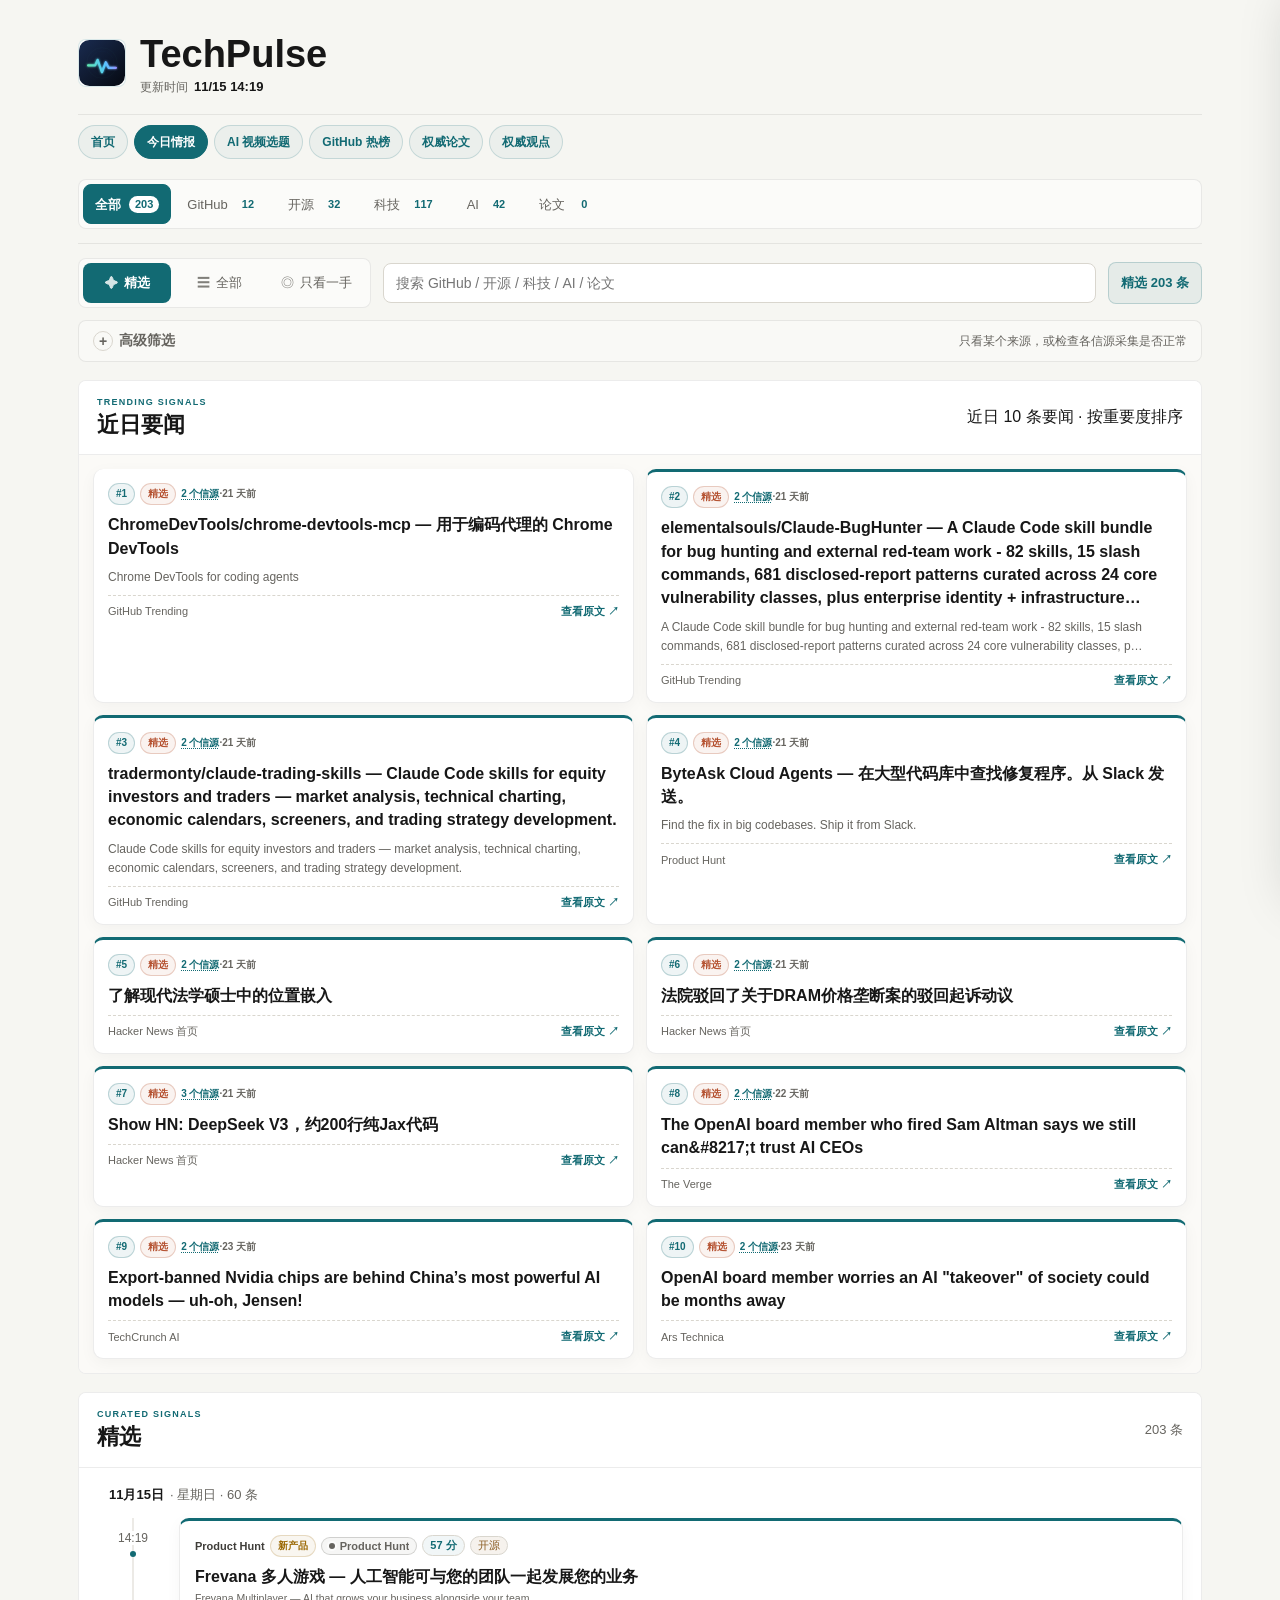
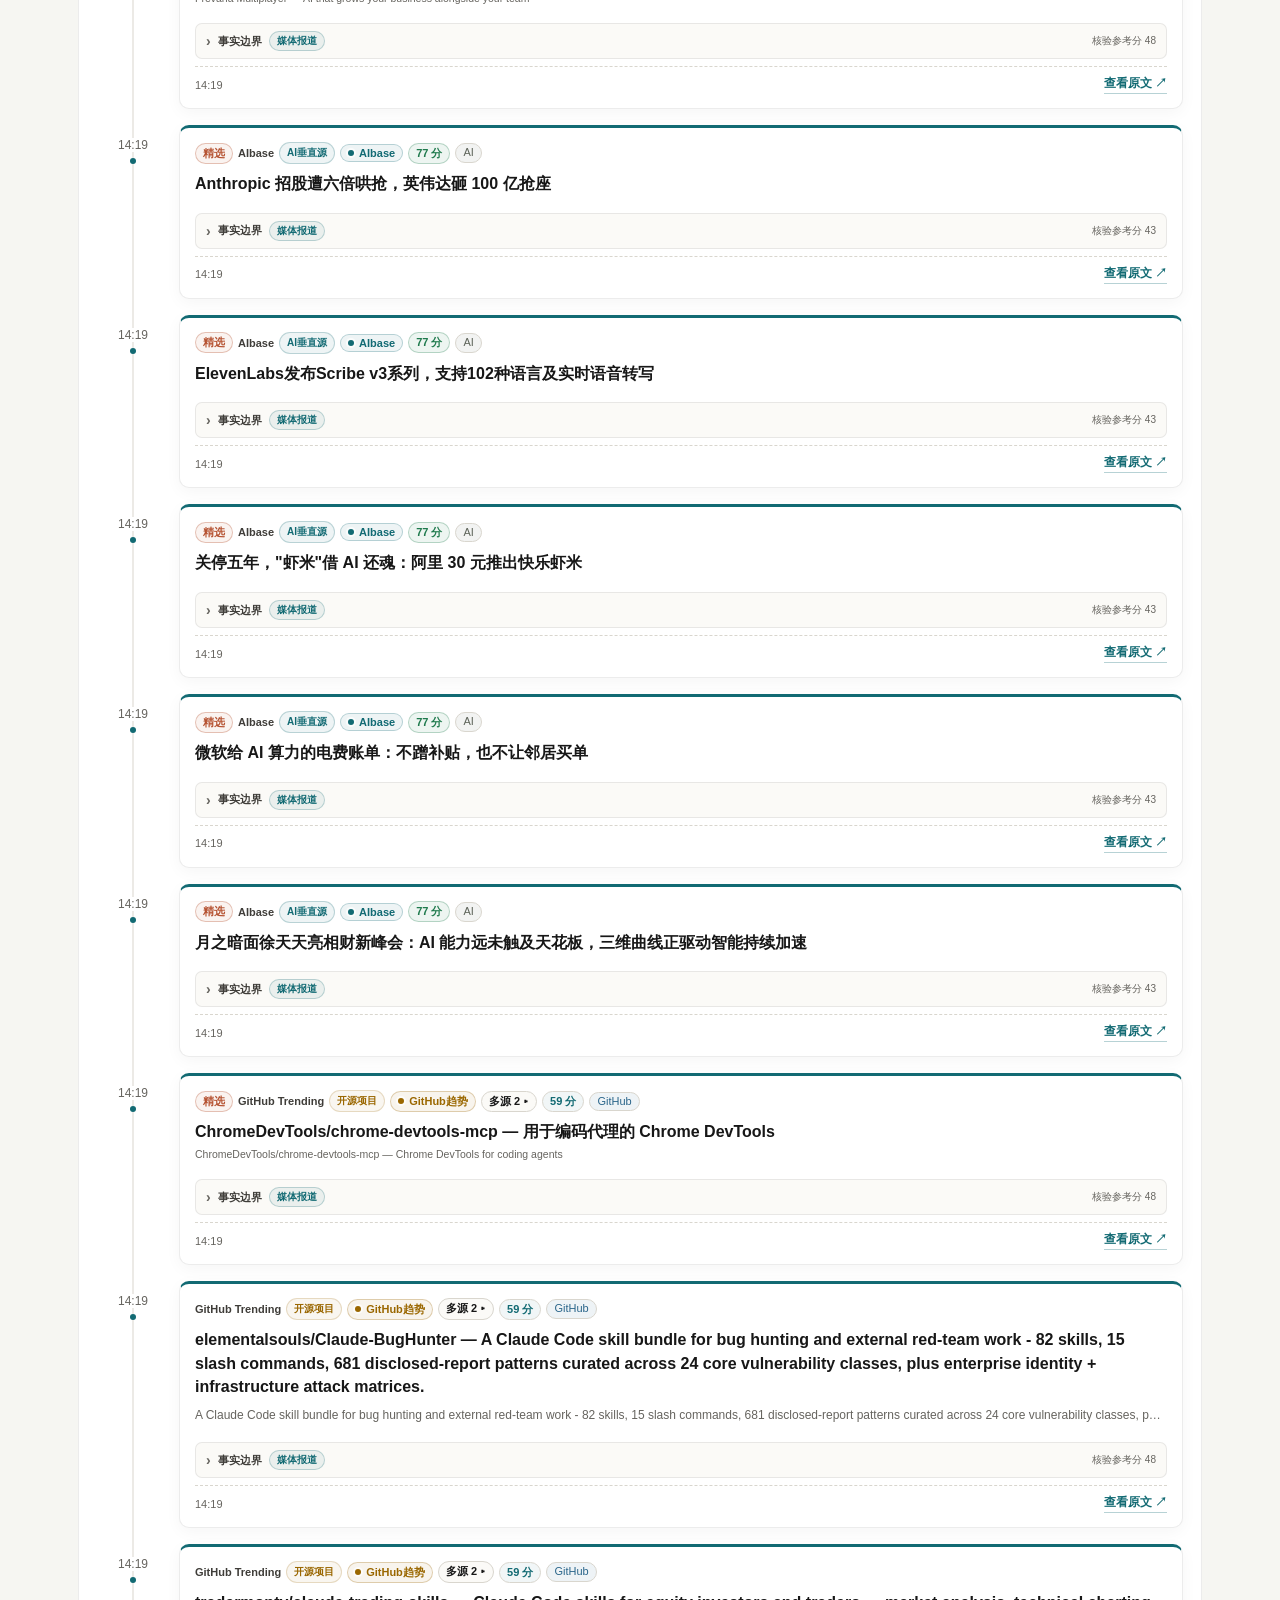
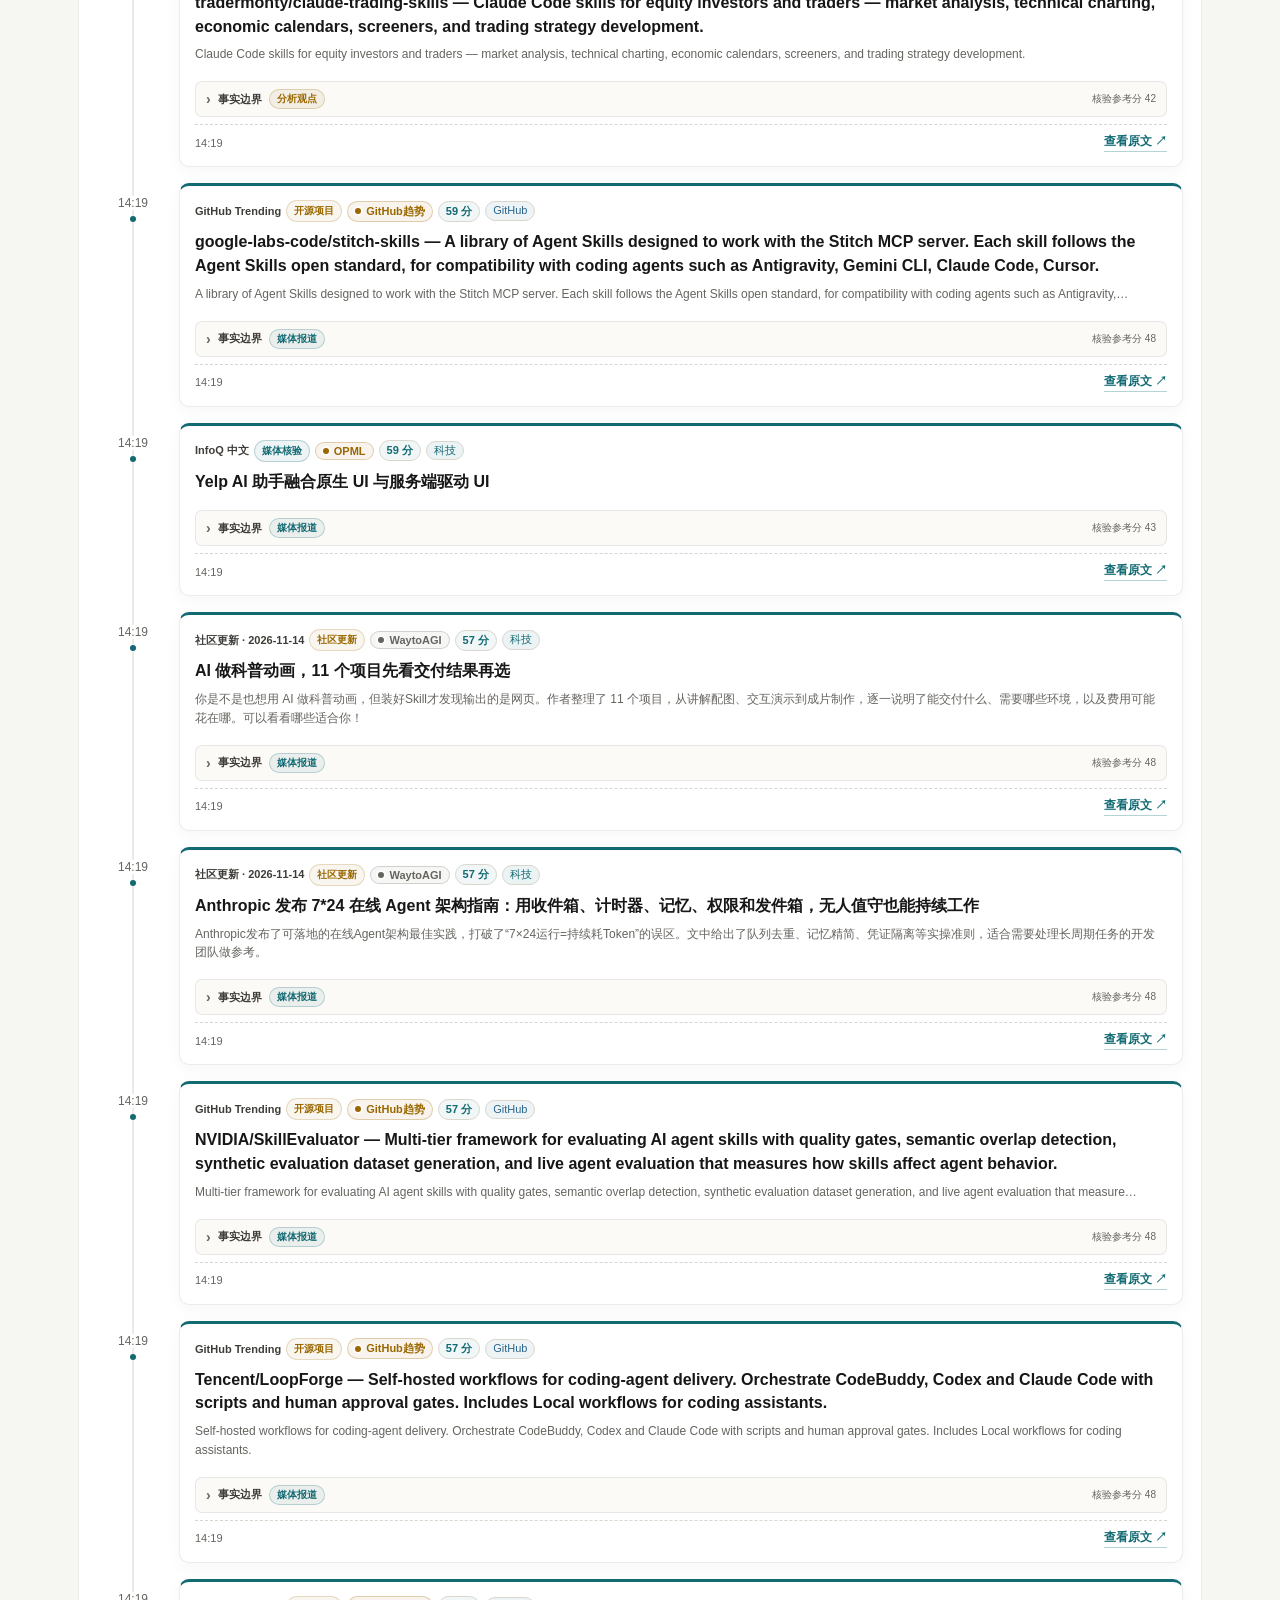
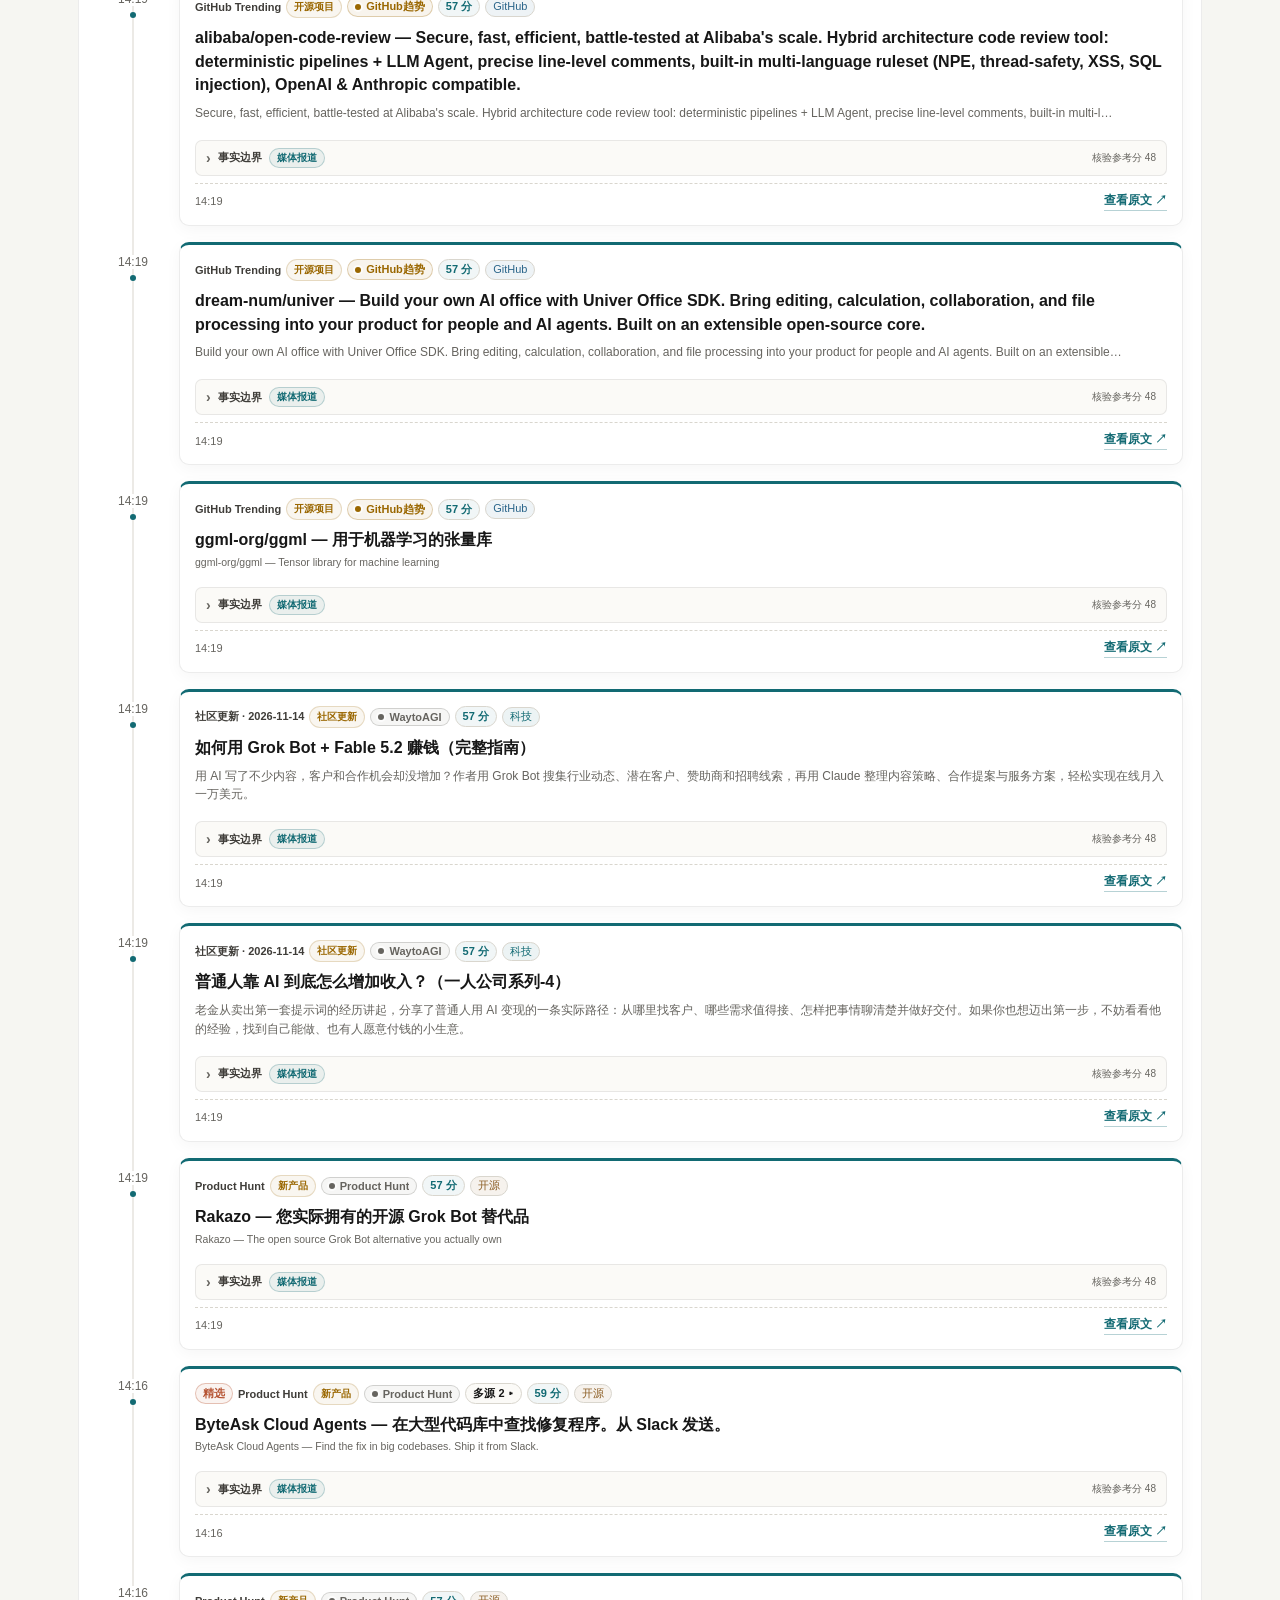
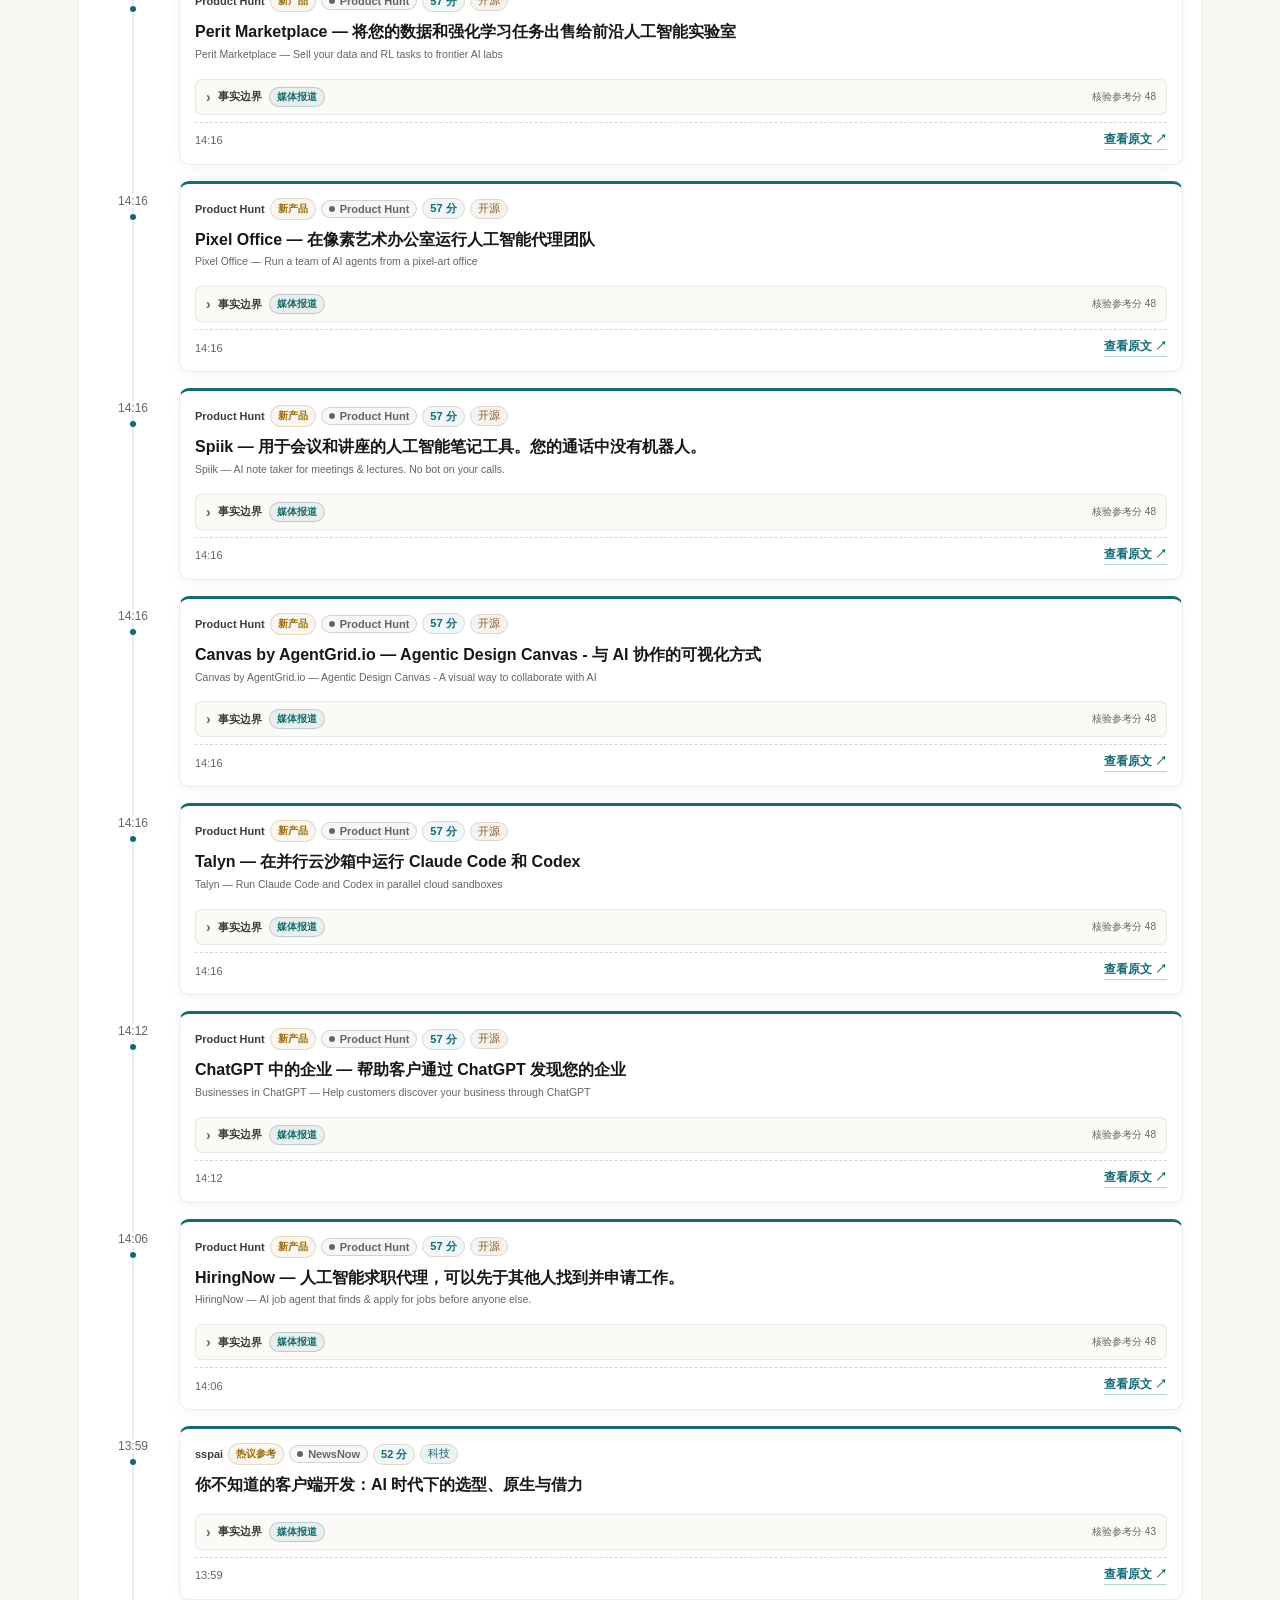
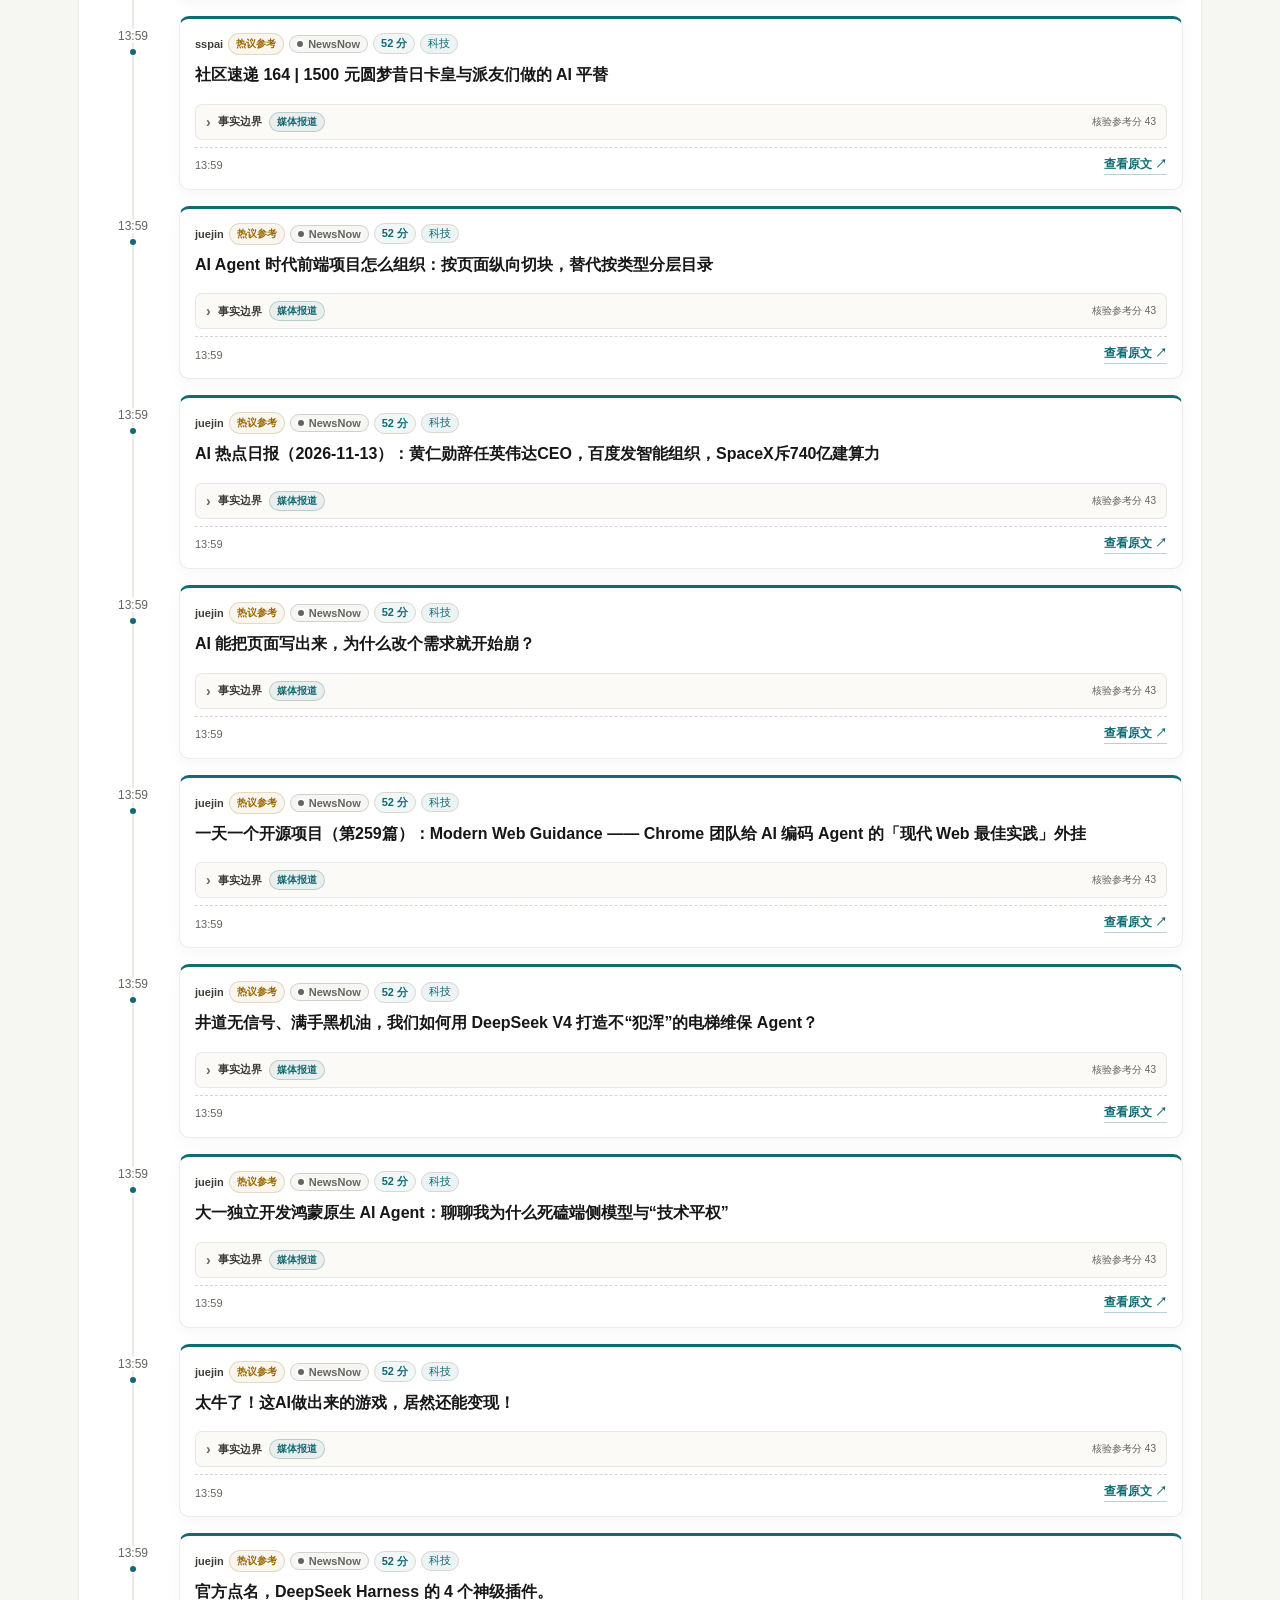
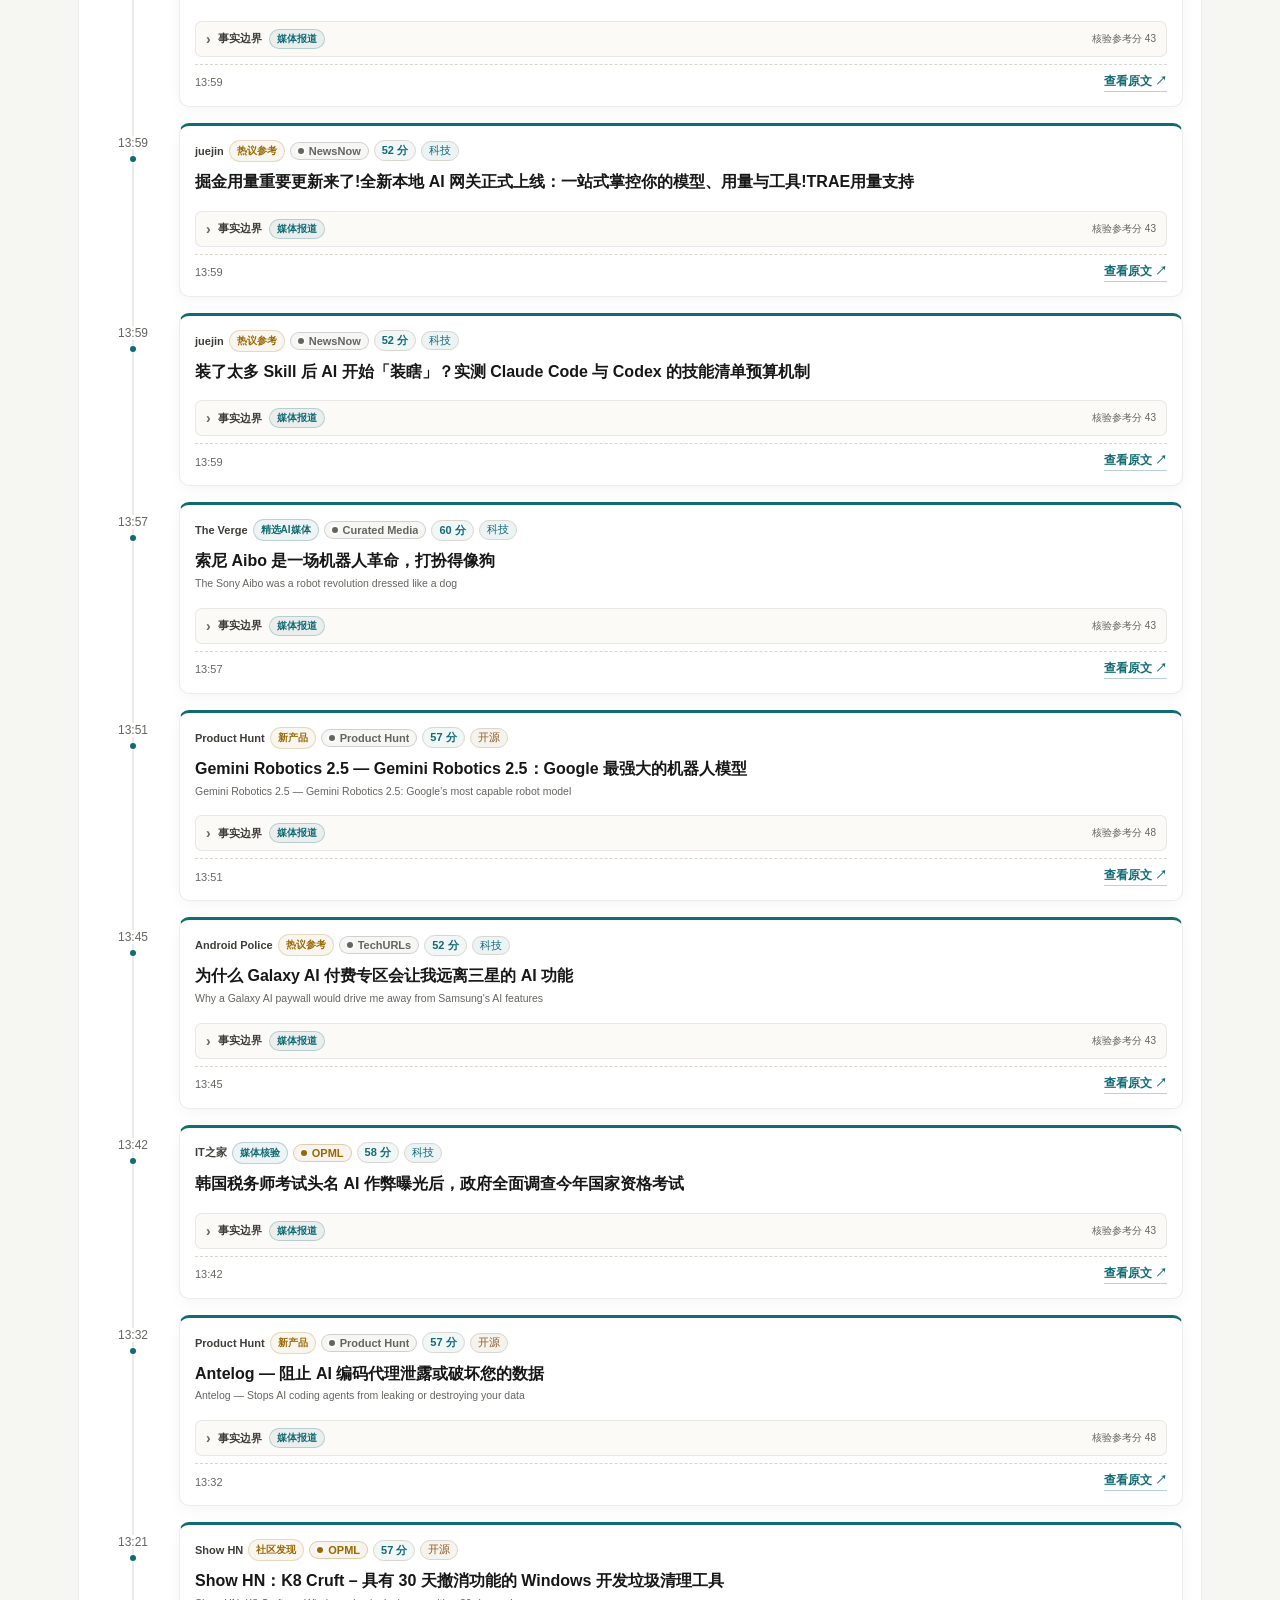
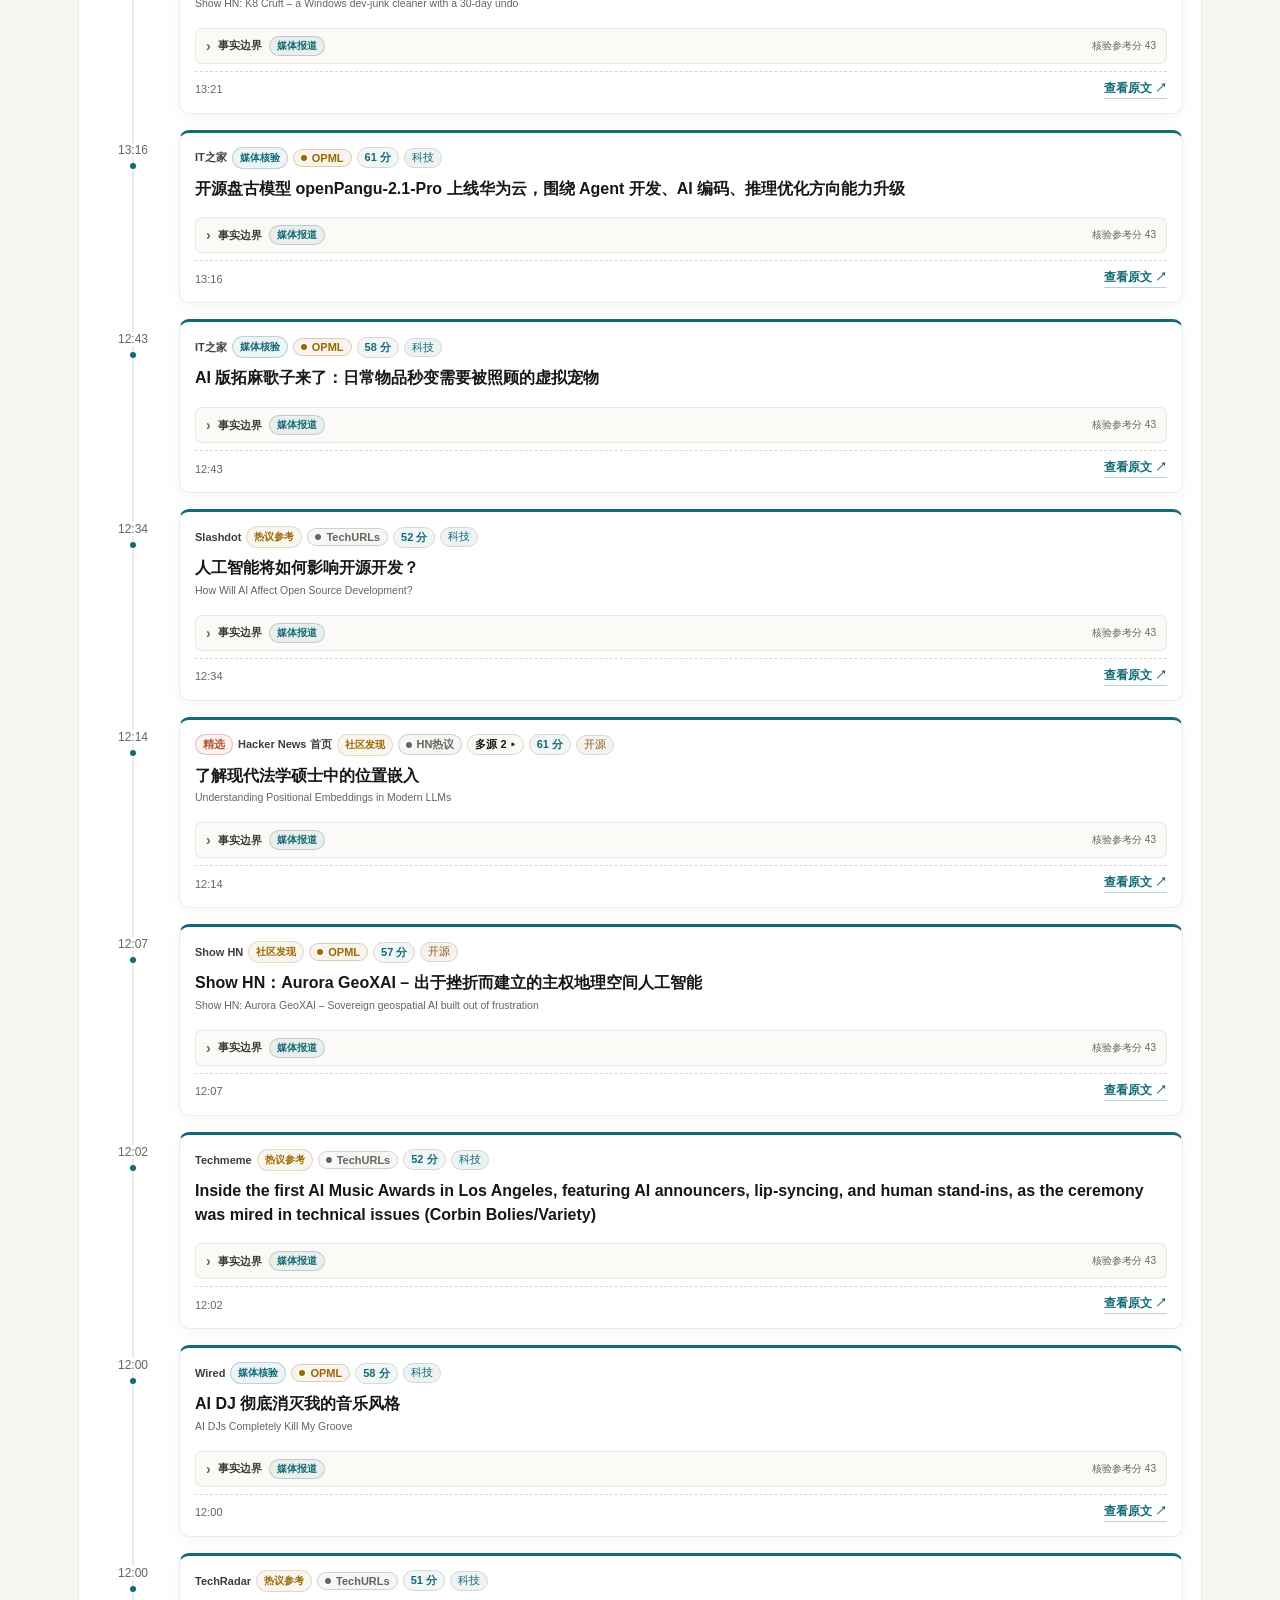
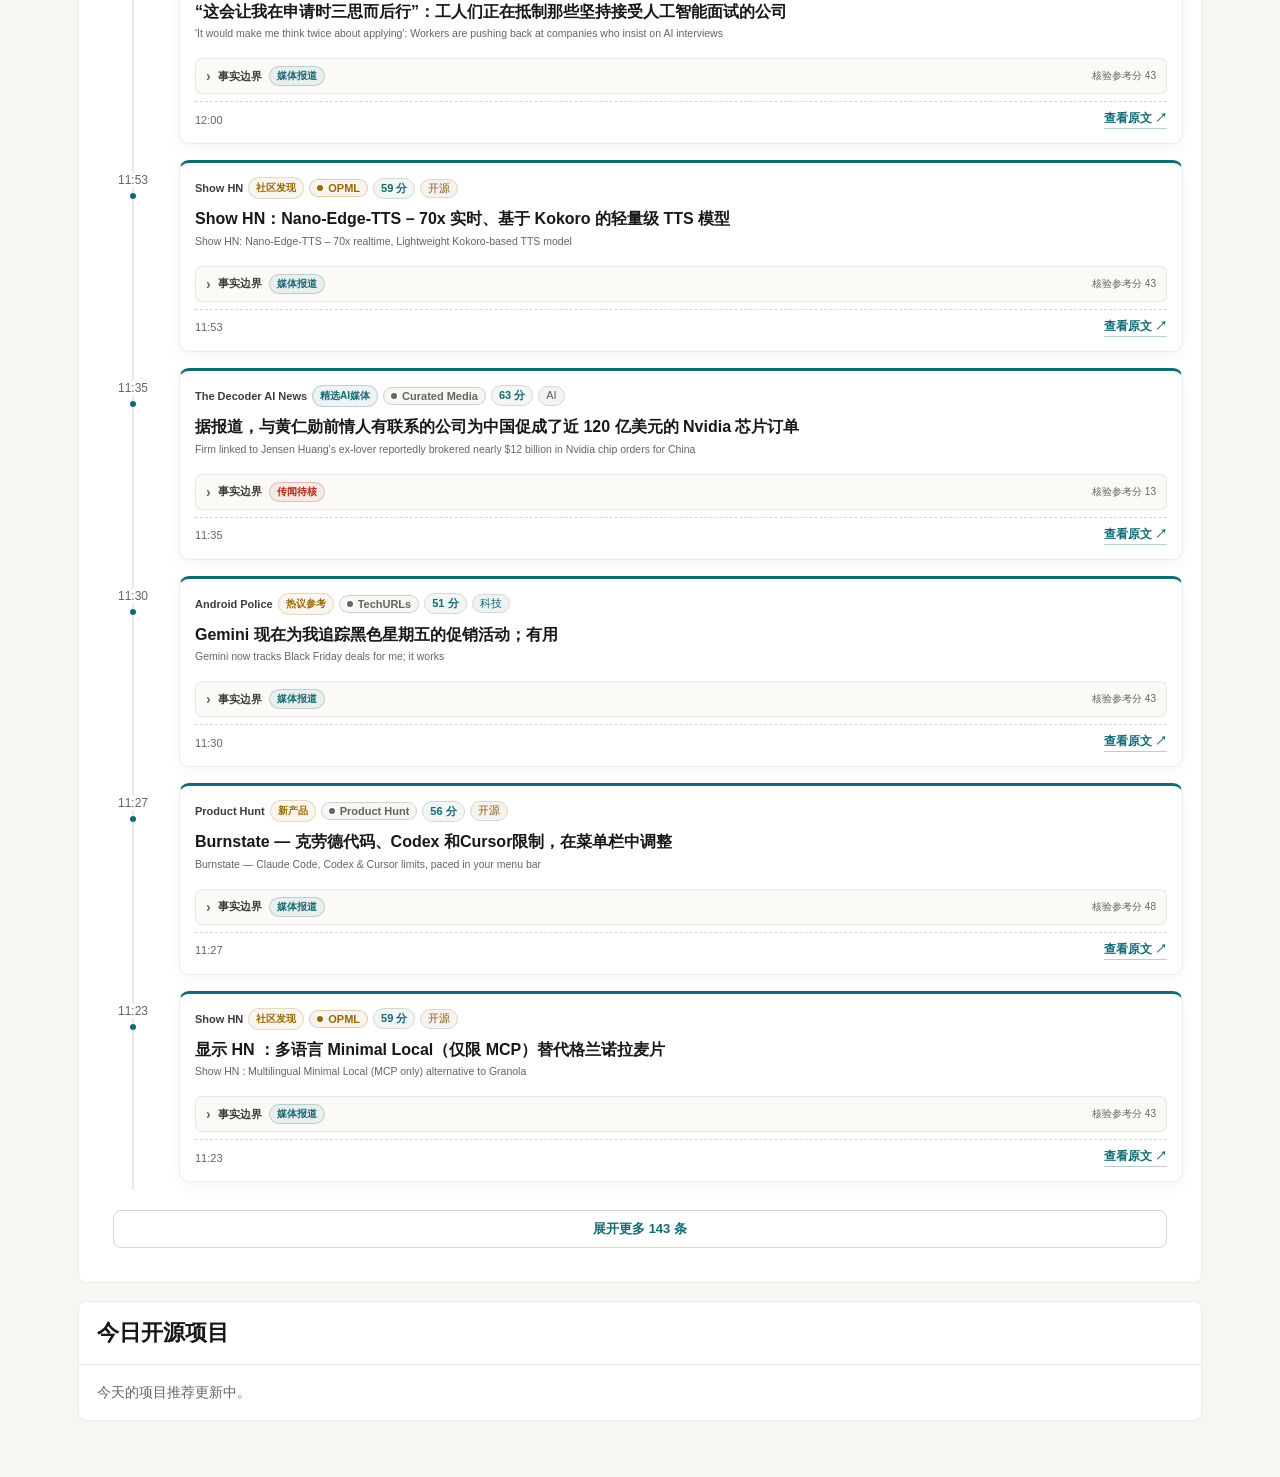
==== commit 4bd020f5: "feat: add Douyin AI search heat board v2.2" ====
--- a/dashboard.html
+++ b/dashboard.html
@@ -37,7 +37,7 @@
     <link rel="manifest" href="./site.webmanifest" />
     <script src="./assets/i18n/zh.js?v=i18n-1013a"></script>
     <script src="./assets/i18n.js?v=i18n-1013a"></script>
-    <link rel="stylesheet" href="./assets/styles.css?v=v2-20261115" />
+    <link rel="stylesheet" href="./assets/styles.css?v=v2-2-20261115" />
     <link rel="stylesheet" href="./assets/service-status.css?v=20260909" />
   </head>
   <body data-dashboard-view="news">
@@ -123,7 +123,7 @@
           <div class="douyin-picks-heading">
             <span class="douyin-picks-eyebrow">DAILY AI VIDEO DECISION DESK</span>
             <h2 id="douyinPicksTitle">AI 视频选题工作台</h2>
-            <p class="douyin-picks-intro">每天先给 3 条决策，再看完整选题池；同时展示事实、推流、吸粉三项依据。公开热榜不是推荐流，分数不是播放量保证。</p>
+            <p class="douyin-picks-intro">每天先给 3 条决策，再看完整选题池；同时展示事实、推流、吸粉三项依据。抖音公开热榜与本地搜索样本热度分开显示；两者都不是推荐流，分数不是播放量保证。</p>
           </div>
           <div class="douyin-picks-actions">
             <span id="douyinPicksMeta">正在分析...</span>
@@ -134,6 +134,7 @@
         <nav class="douyin-workbench-tabs" id="douyinWorkbenchTabs" aria-label="AI 视频选题工作台">
           <button type="button" class="active" data-douyin-tab="decision" aria-pressed="true">今日决策</button>
           <button type="button" data-douyin-tab="pool" aria-pressed="false">选题池</button>
+          <button type="button" data-douyin-tab="hot" aria-pressed="false">AI 热榜</button>
           <button type="button" data-douyin-tab="samples" aria-pressed="false">高流量样本</button>
           <button type="button" data-douyin-tab="weekly" aria-pressed="false">周报工坊</button>
           <button type="button" data-douyin-tab="review" aria-pressed="false">发布复盘</button>
@@ -141,6 +142,7 @@
 
         <div class="douyin-workbench-panel" id="douyinDecisionPanel">
           <div class="douyin-data-strip" id="douyinDataStrip"></div>
+          <div class="douyin-work-order" id="douyinWorkOrder"></div>
           <div class="douyin-top3-list" id="douyinTop3List" aria-live="polite"></div>
           <div class="douyin-conclusion" id="douyinConclusion"></div>
           <details class="douyin-signal-details">
@@ -174,9 +176,23 @@
           <div class="douyin-pool-list" id="douyinPoolList" aria-live="polite"></div>
         </div>
 
+        <div class="douyin-workbench-panel" id="douyinAiHotPanel" hidden>
+          <div class="douyin-ai-hot-hero">
+            <div>
+              <span class="douyin-picks-eyebrow">DOUYIN AI SEARCH SIGNAL</span>
+              <h3>抖音 AI 搜索热榜</h3>
+              <p id="douyinAiHotMeta">正在加载本地搜索快照...</p>
+            </div>
+            <a class="douyin-secondary-btn" href="https://www.douyin.com/search/AI" target="_blank" rel="noopener noreferrer">打开抖音搜索</a>
+          </div>
+          <div class="douyin-ai-hot-switch" id="douyinAiHotTabs" role="group" aria-label="切换 AI 热榜时间窗口"></div>
+          <div class="douyin-ai-hot-list" id="douyinAiHotList" aria-live="polite"></div>
+          <p class="douyin-ai-hot-disclaimer" id="douyinAiHotDisclaimer"></p>
+        </div>
+
         <div class="douyin-workbench-panel" id="douyinSamplesPanel" hidden>
           <div class="douyin-section-head">
-            <div><h3>高流量视频样本</h3><p>只展示真实导入或你已发布的视频数据；未接入抖音搜索前不生成虚构样本。</p></div>
+            <div><h3>高流量视频样本</h3><p>展示已接入的真实抖音搜索样本与本人发布数据；完整数据在 JSON 中，页面优先展示热度较高样本。</p></div>
             <div class="douyin-section-actions">
               <button type="button" id="douyinSampleImportBtn" class="douyin-primary-btn">导入样本 JSON</button>
               <button type="button" id="douyinSampleTemplateBtn" class="douyin-secondary-btn">下载空模板</button>
@@ -373,7 +389,7 @@
         </div>
       </article>
     </template>
-    <script src="./assets/app.js?v=v2-20261115" defer></script>
-    <script src="./assets/douyin-v2.js?v=v2-20261115" defer></script>
+    <script src="./assets/app.js?v=v2-2-20261115" defer></script>
+    <script src="./assets/douyin-v2.js?v=v2-2-20261115" defer></script>
   </body>
-</html>+</html>
--- a/assets/styles.css
+++ b/assets/styles.css
@@ -1,2215 +1,2215 @@
-:root {
-  --bg: #f6f6f2;
-  --bg-alt: #eeecea;
-  --surface: #ffffff;
-  --surface-soft: #fbfaf7;
-  --surface-alt: #f4f2ef;
-  --ink: #171717;
-  --ink-soft: #3f3d39;
-  --muted: #66645f;
-  --muted-soft: #8b8780;
-  --line: #d9d6ce;
-  --line-soft: rgba(23, 23, 23, 0.08);
-  --accent: #126a73;
-  --accent-warm: #b55231;
-  --good: #1f7a4d;
-  --warn: #9a6700;
-  --bad: #b42318;
-  --radius: 8px;
-}
-
-* {
-  box-sizing: border-box;
-}
-
-html,
-body {
-  margin: 0;
-  min-height: 100%;
-  font-family: -apple-system, BlinkMacSystemFont, "Segoe UI", "Noto Sans SC", "Microsoft YaHei", sans-serif;
-  color: var(--ink);
-  background: var(--bg);
-}
-
-.skip-link {
-  position: fixed;
-  top: 12px;
-  left: 12px;
-  z-index: 100;
-  border-radius: var(--radius);
-  padding: 9px 12px;
-  color: #f7fbfa;
-  background: var(--accent);
-  font-size: 13px;
-  font-weight: 760;
-  text-decoration: none;
-  transform: translateY(-160%);
-  transition: transform 160ms ease;
-}
-
-.skip-link:focus {
-  transform: translateY(0);
-}
-
-button,
-input,
-select {
-  font: inherit;
-}
-
-button {
-  cursor: pointer;
-}
-
-.shell {
-  max-width: 1160px;
-  margin: 0 auto;
-  padding: 30px 18px 56px;
-}
-
-.hero {
-  display: grid;
-  grid-template-columns: minmax(0, 1fr) auto;
-  gap: 18px 28px;
-  padding-bottom: 14px;
-  border-bottom: 1px solid var(--line-soft);
-}
-
-.hero-main {
-  min-width: 0;
-}
-
-.hero-headline {
-  display: flex;
-  gap: 14px;
-  align-items: center;
-}
-
-.hero-headline > div {
-  min-width: 0;
-}
-
-.hero-logo {
-  width: 48px;
-  height: 48px;
-  border: 1px solid rgba(18, 106, 115, 0.16);
-  border-radius: var(--radius);
-  background: var(--surface);
-}
-
-.hero h1 {
-  margin: 4px 0 0;
-  font-size: 38px;
-  line-height: 1.08;
-  overflow-wrap: break-word;
-}
-
-.hero-updated {
-  display: flex;
-  align-items: baseline;
-  gap: 6px;
-  margin: 4px 0 0;
-  font-size: 13px;
-  color: var(--muted);
-}
-
-.hero-meta {
-  align-self: center;
-  display: grid;
-  gap: 6px;
-  min-width: 178px;
-  padding: 0;
-  border: 0;
-  border-radius: var(--radius);
-  background: transparent;
-  justify-items: end;
-  text-align: right;
-}
-
-.updated-label {
-  color: var(--muted);
-  font-size: 12px;
-}
-
-.updated {
-  color: var(--ink);
-  font-size: 13px;
-  font-weight: 700;
-}
-
-.source-status-pill {
-  display: inline-flex;
-  width: max-content;
-  max-width: 100%;
-  align-items: center;
-  gap: 6px;
-  border: 1px solid rgba(31, 122, 77, 0.18);
-  border-radius: 999px;
-  padding: 5px 9px;
-  color: var(--good);
-  background: rgba(31, 122, 77, 0.07);
-  font-size: 12px;
-  font-weight: 740;
-}
-
-.source-status-pill.warn {
-  color: var(--warn);
-  border-color: rgba(154, 103, 0, 0.22);
-  background: rgba(154, 103, 0, 0.08);
-}
-
-.source-status-pill.bad {
-  color: var(--bad);
-  border-color: rgba(180, 35, 24, 0.22);
-  background: rgba(180, 35, 24, 0.07);
-}
-
-.hero-links {
-  display: flex;
-  flex-wrap: wrap;
-  justify-content: flex-end;
-  gap: 6px;
-  margin-top: 4px;
-}
-
-.hero-link {
-  display: inline-flex;
-  align-items: center;
-  justify-content: center;
-  min-height: 30px;
-  border: 1px solid rgba(18, 106, 115, 0.2);
-  border-radius: 999px;
-  padding: 5px 10px;
-  color: var(--accent);
-  background: rgba(18, 106, 115, 0.06);
-  font-size: 12px;
-  font-weight: 740;
-  line-height: 1;
-  text-decoration: none;
-  white-space: nowrap;
-}
-
-.hero-link:hover {
-  border-color: rgba(18, 106, 115, 0.36);
-  background: rgba(18, 106, 115, 0.1);
-}
-
-.section-nav-wrap {
-  grid-column: 1 / -1;
-  display: grid;
-  gap: 10px;
-  padding-top: 2px;
-}
-
-.section-tabs {
-  display: flex;
-  gap: 4px;
-  align-items: center;
-  overflow-x: auto;
-  scrollbar-width: none;
-  -webkit-overflow-scrolling: touch;
-  border: 1px solid var(--line-soft);
-  border-radius: var(--radius);
-  padding: 4px;
-  background: rgba(255, 255, 255, 0.52);
-}
-
-.section-tabs::-webkit-scrollbar {
-  display: none;
-}
-
-.section-scroll-hint {
-  display: none;
-}
-
-.section-tab {
-  flex: 0 0 auto;
-  min-height: 40px;
-  display: inline-flex;
-  align-items: center;
-  gap: 8px;
-  border: 1px solid transparent;
-  border-radius: var(--radius);
-  padding: 0 11px;
-  color: var(--muted);
-  background: transparent;
-  font-size: 13px;
-}
-
-.section-tab span,
-.section-tab strong {
-  line-height: 1;
-  white-space: nowrap;
-}
-
-.section-tab strong {
-  min-width: 22px;
-  border-radius: 999px;
-  padding: 3px 6px;
-  color: var(--accent);
-  background: transparent;
-  font-size: 11px;
-  text-align: center;
-}
-
-.section-tab.active {
-  color: #fff;
-  border-color: var(--accent);
-  background: var(--accent);
-  font-weight: 780;
-}
-
-.section-tab.active strong {
-  color: var(--accent);
-  background: #fff;
-}
-
-.primary-controls {
-  margin-top: 14px;
-  display: grid;
-  grid-template-columns: auto minmax(0, 1fr) auto auto;
-  gap: 12px;
-  align-items: center;
-}
-
-/* 清除筛选按钮 hidden 时，隐藏项仍会占用第4列的 gap track，
-   导致本行右边缘比 .section-tabs 短一个 gap 宽度——收窄为 3 列补齐右边缘。
-   只在桌面生效：760px 以下 .primary-controls 是另一套 2 列/整行布局，不受此问题影响。 */
-@media (min-width: 761px) {
-  .primary-controls:has(> .clear-filters-btn[hidden]) {
-    grid-template-columns: auto minmax(0, 1fr) auto;
-  }
-}
-
-input,
-select {
-  width: 100%;
-  border: 1px solid var(--line);
-  background: var(--surface);
-  color: var(--ink);
-  border-radius: var(--radius);
-  padding: 11px 12px;
-  font-size: 14px;
-}
-
-input:focus,
-select:focus,
-button:focus-visible,
-summary:focus-visible {
-  outline: 2px solid rgba(18, 106, 115, 0.35);
-  outline-offset: 2px;
-}
-
-.mode-hint {
-  min-height: 42px;
-  display: grid;
-  place-items: center;
-  border: 1px solid rgba(18, 106, 115, 0.22);
-  border-radius: var(--radius);
-  padding: 0 12px;
-  color: var(--accent);
-  background: rgba(18, 106, 115, 0.07);
-  font-size: 13px;
-  font-weight: 720;
-  white-space: nowrap;
-}
-
-.clear-filters-btn,
-.empty-reset-btn {
-  min-height: 42px;
-  border: 1px solid rgba(181, 82, 49, 0.28);
-  border-radius: var(--radius);
-  padding: 0 13px;
-  color: var(--accent-warm);
-  background: rgba(181, 82, 49, 0.06);
-  font-size: 13px;
-  font-weight: 720;
-  white-space: nowrap;
-}
-
-.clear-filters-btn:hover,
-.empty-reset-btn:hover {
-  border-color: rgba(181, 82, 49, 0.46);
-  background: rgba(181, 82, 49, 0.1);
-}
-
-.advanced-panel {
-  margin-top: 12px;
-  border: 1px solid rgba(23, 23, 23, 0.08);
-  border-radius: var(--radius);
-  background: rgba(251, 250, 247, 0.66);
-}
-
-.advanced-panel > summary {
-  position: relative;
-  display: flex;
-  justify-content: space-between;
-  gap: 12px;
-  align-items: center;
-  padding: 11px 14px 11px 40px;
-  color: var(--ink);
-  font-size: 14px;
-  font-weight: 700;
-  list-style: none;
-  cursor: pointer;
-}
-
-.advanced-panel:not([open]) > summary {
-  color: var(--muted);
-  font-weight: 650;
-}
-
-.advanced-panel > summary::-webkit-details-marker {
-  display: none;
-}
-
-.advanced-panel > summary::before {
-  content: "+";
-  width: 18px;
-  height: 18px;
-  position: absolute;
-  left: 14px;
-  top: 50%;
-  transform: translateY(-50%);
-  display: grid;
-  place-items: center;
-  border: 1px solid var(--line);
-  border-radius: 50%;
-  color: var(--muted);
-  font-weight: 700;
-}
-
-.advanced-panel > summary > span:first-child {
-  min-width: 0;
-}
-
-.advanced-panel[open] > summary::before {
-  content: "-";
-}
-
-.advanced-hint {
-  color: var(--muted);
-  font-size: 12px;
-  font-weight: 400;
-  white-space: nowrap;
-}
-
-.advanced-content {
-  display: grid;
-  gap: 14px;
-  padding: 0 14px 14px;
-  border-top: 1px solid var(--line-soft);
-}
-
-.advanced-controls {
-  display: grid;
-  grid-template-columns: minmax(0, 320px);
-  gap: 10px;
-  align-items: end;
-  padding-top: 14px;
-}
-
-.field {
-  display: grid;
-  gap: 6px;
-  color: var(--muted);
-  font-size: 12px;
-}
-
-.mode-switch {
-  display: inline-flex;
-  gap: 4px;
-  align-items: center;
-  border: 1px solid var(--line-soft);
-  border-radius: var(--radius);
-  padding: 4px;
-  background: rgba(255, 255, 255, 0.52);
-}
-
-.mode-btn {
-  min-height: 40px;
-  border: 0;
-  border-radius: var(--radius);
-  background: transparent;
-  color: var(--muted);
-  padding: 0 14px;
-  font-size: 13px;
-}
-
-.mode-btn.active {
-  background: var(--accent);
-  color: #fff;
-  font-weight: 780;
-}
-
-.all-dedupe {
-  display: none;
-  min-height: 40px;
-  align-items: center;
-  gap: 8px;
-  border: 1px solid var(--line);
-  border-radius: var(--radius);
-  padding: 0 12px;
-  font-size: 13px;
-  color: var(--muted);
-  background: var(--surface-soft);
-  cursor: pointer;
-  user-select: none;
-}
-
-.all-dedupe.show {
-  display: inline-flex;
-}
-
-.all-dedupe input {
-  position: absolute;
-  opacity: 0;
-  width: 0;
-  height: 0;
-}
-
-.all-dedupe-dot {
-  width: 12px;
-  height: 12px;
-  border-radius: 50%;
-  border: 1px solid rgba(23, 23, 23, 0.25);
-  background: rgba(23, 23, 23, 0.16);
-}
-
-.all-dedupe input:checked + .all-dedupe-dot {
-  border-color: rgba(18, 106, 115, 0.65);
-  background: var(--accent);
-}
-
-.source-health {
-  display: grid;
-  gap: 10px;
-}
-
-.source-health-summary {
-  display: flex;
-  min-width: 0;
-  align-items: center;
-  justify-content: space-between;
-  gap: 12px;
-  border: 1px solid rgba(31, 122, 77, 0.16);
-  border-radius: var(--radius);
-  padding: 11px 12px;
-  color: var(--muted);
-  background: rgba(31, 122, 77, 0.05);
-  font-size: 13px;
-  line-height: 1.4;
-}
-
-.source-health-summary strong {
-  color: var(--good);
-  font-size: 15px;
-}
-
-.source-health-summary.warn {
-  border-color: rgba(154, 103, 0, 0.2);
-  background: rgba(154, 103, 0, 0.07);
-}
-
-.source-health-summary.warn strong {
-  color: var(--warn);
-}
-
-.source-health-summary.bad {
-  border-color: rgba(180, 35, 24, 0.22);
-  background: rgba(180, 35, 24, 0.06);
-}
-
-.source-health-summary.bad strong {
-  color: var(--bad);
-}
-
-.source-health-fail-bad {
-  color: var(--bad);
-  font-weight: 700;
-}
-
-.source-detail-panel {
-  border: 1px solid var(--line-soft);
-  border-radius: var(--radius);
-  background: rgba(255, 255, 255, 0.48);
-  overflow: hidden;
-}
-
-.source-detail-panel > summary {
-  display: flex;
-  align-items: center;
-  justify-content: space-between;
-  gap: 10px;
-  padding: 10px 12px;
-  color: var(--accent);
-  font-size: 13px;
-  font-weight: 760;
-  cursor: pointer;
-  list-style: none;
-}
-
-.source-detail-panel > summary::-webkit-details-marker {
-  display: none;
-}
-
-.source-detail-panel > summary::after {
-  content: "+";
-  color: var(--muted);
-  font-weight: 800;
-}
-
-.source-detail-panel[open] > summary::after {
-  content: "-";
-}
-
-.source-health-details {
-  display: grid;
-  gap: 10px;
-  padding: 0 12px 12px;
-}
-
-.source-health-hint {
-  color: var(--muted);
-  font-size: 12px;
-  line-height: 1.4;
-}
-
-.source-health-authors-toggle {
-  align-self: start;
-  border: 1px solid var(--line);
-  border-radius: var(--radius);
-  padding: 6px 10px;
-  color: var(--accent);
-  background: var(--surface-soft);
-  font: inherit;
-  font-size: 12px;
-  cursor: pointer;
-}
-
-.source-health-authors-toggle:hover,
-.source-health-authors-toggle:focus-visible {
-  border-color: var(--accent);
-  outline: none;
-}
-
-.health-author-list {
-  border: 1px solid var(--line);
-  border-radius: var(--radius);
-  padding: 10px 12px;
-  background: var(--surface-soft);
-}
-
-.health-author-list-title {
-  font-size: 13px;
-  font-weight: 700;
-}
-
-.health-author-list-meta {
-  margin-top: 3px;
-  color: var(--muted);
-  font-size: 12px;
-}
-
-.health-author-list-items {
-  display: flex;
-  max-height: 220px;
-  margin-top: 9px;
-  gap: 6px;
-  overflow: auto;
-  flex-wrap: wrap;
-  align-content: flex-start;
-}
-
-.health-author-list-items button {
-  border: 1px solid var(--line);
-  border-radius: 999px;
-  padding: 3px 7px;
-  color: var(--ink-soft);
-  background: var(--surface);
-  font: inherit;
-  font-size: 12px;
-  line-height: 1.25;
-  cursor: pointer;
-}
-
-.health-author-list-items button:hover,
-.health-author-list-items button:focus-visible {
-  border-color: var(--accent);
-  color: var(--accent);
-  outline: none;
-}
-
-.source-status-table {
-  padding: 0 12px 12px;
-}
-
-.source-table {
-  display: grid;
-  border: 1px solid var(--line-soft);
-  border-radius: var(--radius);
-  overflow: hidden;
-  background: var(--surface);
-}
-
-.source-table-row {
-  display: grid;
-  grid-template-columns: minmax(160px, 1.4fr) minmax(96px, 0.8fr) minmax(64px, 0.5fr) minmax(56px, 0.4fr);
-  gap: 10px;
-  align-items: center;
-  border-top: 1px solid var(--line-soft);
-  padding: 9px 10px;
-  color: var(--muted);
-  font-size: 12px;
-}
-
-.source-table-row:first-child {
-  border-top: 0;
-}
-
-.source-table-head {
-  color: var(--ink-soft);
-  background: rgba(246, 246, 242, 0.74);
-  font-weight: 780;
-}
-
-.source-table-row span {
-  min-width: 0;
-  overflow: hidden;
-  text-overflow: ellipsis;
-  white-space: nowrap;
-}
-
-.source-table-row .ok {
-  color: var(--good);
-  font-weight: 760;
-}
-
-.source-table-row .bad {
-  color: var(--bad);
-  font-weight: 760;
-}
-
-.source-table-foot {
-  display: block;
-  color: var(--ink-soft);
-  background: rgba(246, 246, 242, 0.74);
-  font-weight: 780;
-  text-align: right;
-}
-
-.list-wrap,
-.waytoagi-wrap {
-  margin-top: 18px;
-  border: 1px solid var(--line-soft);
-  border-radius: var(--radius);
-  background: var(--surface);
-  overflow: hidden;
-}
-
-.list-wrap {
-  background: var(--surface);
-}
-
-/* 双色交替：WaytoAGI 版块用深一档的底色，与伯乐精选 / AI信号流形成节奏感 */
-.waytoagi-wrap {
-  background: var(--bg-alt);
-  border-color: rgba(23, 23, 23, 0.12);
-}
-
-.list-head,
-.waytoagi-head {
-  padding: 16px 18px;
-  display: flex;
-  flex-wrap: nowrap;
-  justify-content: space-between;
-  align-items: center;
-  gap: 12px;
-  border-bottom: 1px solid var(--line-soft);
-  background: var(--surface);
-}
-
-/* WaytoAGI header 用对应的深档底色 */
-.waytoagi-head {
-  background: var(--surface-alt);
-  border-bottom-color: rgba(23, 23, 23, 0.1);
-}
-
-.list-head h2,
-.waytoagi-head h2 {
-  margin: 0;
-  font-size: 22px;
-}
-
-#resultCount,
-#waytoagiUpdatedAt {
-  color: var(--muted);
-  font-size: 13px;
-  white-space: nowrap;
-}
-
-.list-head-tools {
-  display: flex;
-  align-items: center;
-  justify-content: flex-end;
-  gap: 10px;
-  min-width: 0;
-  flex-wrap: wrap;
-}
-
-.bole-more-btn,
-.list-more-btn {
-  display: block;
-  width: calc(100% - 32px);
-  margin: 0 16px 16px;
-  border: 1px solid var(--line);
-  border-radius: var(--radius);
-  background: var(--surface);
-  color: var(--accent);
-  cursor: pointer;
-  font-size: 13px;
-  font-weight: 760;
-  min-height: 38px;
-}
-
-.bole-more-btn:hover,
-.list-more-btn:hover {
-  border-color: rgba(18, 106, 115, 0.38);
-  background: rgba(18, 106, 115, 0.06);
-}
-
-.list-more-btn {
-  margin-top: 12px;
-}
-
-.bole-empty {
-  grid-column: 1 / -1;
-  border: 1px dashed var(--line);
-  border-radius: var(--radius);
-  padding: 14px;
-  color: var(--muted);
-  font-size: 13px;
-}
-
-.intel-card-meta {
-  display: flex;
-  flex-wrap: wrap;
-  gap: 7px;
-  align-items: center;
-  color: var(--muted);
-  font-size: 12px;
-}
-
-.intel-score {
-  color: var(--accent);
-}
-
-.top-story-title,
-.intel-title {
-  color: var(--ink);
-  font-weight: 790;
-  line-height: 1.38;
-  letter-spacing: 0;
-  overflow-wrap: anywhere;
-}
-
-.original-action,
-.original-link {
-  color: var(--accent);
-  font-size: 12px;
-  font-weight: 760;
-  text-decoration: none;
-}
-
-.original-action {
-  justify-self: start;
-  border-bottom: 1px solid rgba(18, 106, 115, 0.3);
-  padding-bottom: 1px;
-}
-
-.original-link {
-  margin-left: auto;
-}
-
-.original-link:hover {
-  text-decoration: underline;
-}
-
-.intel-reason {
-  margin: 0;
-  color: var(--muted);
-  font-size: 13px;
-  line-height: 1.48;
-  overflow-wrap: anywhere;
-}
-
-.intel-tags,
-.intel-card-sources,
-.intel-sources {
-  display: flex;
-  flex-wrap: wrap;
-  gap: 6px;
-  align-items: center;
-}
-
-.signal-tag,
-.intel-tags > span,
-.intel-card-sources > span,
-.intel-card-sources > strong,
-.intel-sources {
-  border: 1px solid var(--line);
-  border-radius: 999px;
-  padding: 3px 7px;
-  color: var(--muted);
-  background: rgba(255, 255, 255, 0.72);
-  font-size: 11px;
-  line-height: 1.25;
-}
-
-.intel-tags > span {
-  color: var(--accent);
-  border-color: rgba(18, 106, 115, 0.22);
-  background: rgba(18, 106, 115, 0.07);
-  font-weight: 720;
-}
-
-.signal-tag.tone-official,
-.ai-tag.tone-official {
-  color: var(--good);
-  border-color: rgba(31, 122, 77, 0.32);
-  background: rgba(31, 122, 77, 0.08);
-}
-
-.signal-tag.tone-hot,
-.ai-tag.tone-hot,
-.signal-tag.tone-community,
-.ai-tag.tone-community {
-  color: var(--accent-warm);
-  border-color: rgba(181, 82, 49, 0.32);
-  background: rgba(181, 82, 49, 0.08);
-}
-
-.signal-tag.tone-models,
-.ai-tag.tone-models {
-  color: #2a658a;
-  border-color: rgba(42, 101, 138, 0.3);
-  background: rgba(42, 101, 138, 0.08);
-}
-
-.signal-tag.tone-devtools,
-.ai-tag.tone-devtools {
-  color: var(--accent);
-  border-color: rgba(18, 106, 115, 0.28);
-  background: rgba(18, 106, 115, 0.08);
-}
-
-.signal-tag.tone-aggregate,
-.ai-tag.tone-aggregate {
-  color: #5f6b75;
-  border-color: rgba(95, 107, 117, 0.28);
-  background: rgba(95, 107, 117, 0.08);
-}
-
-.signal-tag.tone-research,
-.ai-tag.tone-research {
-  color: #6b568f;
-  border-color: rgba(107, 86, 143, 0.3);
-  background: rgba(107, 86, 143, 0.08);
-}
-
-.signal-tag.tone-products,
-.ai-tag.tone-products {
-  color: #8a5b20;
-  border-color: rgba(138, 91, 32, 0.3);
-  background: rgba(138, 91, 32, 0.08);
-}
-
-.signal-tag.tone-creator,
-.ai-tag.tone-creator {
-  color: #874860;
-  border-color: rgba(135, 72, 96, 0.3);
-  background: rgba(135, 72, 96, 0.08);
-}
-
-.signal-tag.tone-industry,
-.ai-tag.tone-industry {
-  color: #5c6258;
-  border-color: rgba(92, 98, 88, 0.3);
-  background: rgba(92, 98, 88, 0.08);
-}
-
-.signal-tag.tone-strong,
-.ai-tag.tone-strong {
-  color: var(--good);
-  border-color: rgba(31, 122, 77, 0.28);
-  background: rgba(31, 122, 77, 0.08);
-}
-
-.signal-tag.tone-default,
-.ai-tag.tone-default {
-  color: var(--muted);
-  border-color: rgba(102, 100, 95, 0.26);
-  background: rgba(102, 100, 95, 0.06);
-}
-
-.source-chip {
-  display: inline-flex;
-  min-width: 0;
-  align-items: center;
-  gap: 5px;
-}
-
-.source-dot {
-  width: 6px;
-  height: 6px;
-  flex: 0 0 auto;
-  border-radius: 50%;
-  background: currentColor;
-  box-shadow: 0 0 0 2px rgba(255, 255, 255, 0.72);
-}
-
-.source-chip-label {
-  min-width: 0;
-  overflow: hidden;
-  text-overflow: ellipsis;
-  white-space: nowrap;
-}
-
-.kind-official {
-  color: var(--good);
-  border-color: rgba(31, 122, 77, 0.28);
-  background: rgba(31, 122, 77, 0.08);
-}
-
-.kind-hot {
-  color: var(--accent-warm);
-  border-color: rgba(181, 82, 49, 0.3);
-  background: rgba(181, 82, 49, 0.08);
-}
-
-.kind-aihub {
-  color: var(--accent);
-  border-color: rgba(18, 106, 115, 0.26);
-  background: rgba(18, 106, 115, 0.07);
-}
-
-.kind-builders,
-.kind-newsletter {
-  color: var(--warn);
-  border-color: rgba(154, 103, 0, 0.28);
-  background: rgba(154, 103, 0, 0.07);
-}
-
-.kind-creator {
-  color: #874860;
-  border-color: rgba(135, 72, 96, 0.28);
-  background: rgba(135, 72, 96, 0.07);
-}
-
-.kind-aggregate,
-.kind-blogs,
-.kind-default {
-  color: var(--muted);
-  border-color: rgba(102, 100, 95, 0.26);
-  background: rgba(102, 100, 95, 0.06);
-}
-
-.source-chip.kind-official {
-  color: var(--good);
-  border-color: rgba(31, 122, 77, 0.28);
-  background: rgba(31, 122, 77, 0.08);
-}
-
-.source-chip.kind-hot {
-  color: var(--accent-warm);
-  border-color: rgba(181, 82, 49, 0.3);
-  background: rgba(181, 82, 49, 0.08);
-}
-
-.source-chip.kind-aihub {
-  color: var(--accent);
-  border-color: rgba(18, 106, 115, 0.26);
-  background: rgba(18, 106, 115, 0.07);
-}
-
-.source-chip.kind-builders,
-.source-chip.kind-newsletter {
-  color: var(--warn);
-  border-color: rgba(154, 103, 0, 0.28);
-  background: rgba(154, 103, 0, 0.07);
-}
-
-.source-chip.kind-creator {
-  color: #874860;
-  border-color: rgba(135, 72, 96, 0.28);
-  background: rgba(135, 72, 96, 0.07);
-}
-
-.source-chip.kind-aggregate,
-.source-chip.kind-blogs,
-.source-chip.kind-default {
-  color: var(--muted);
-  border-color: rgba(102, 100, 95, 0.26);
-  background: rgba(102, 100, 95, 0.06);
-}
-
-.intel-sources {
-  justify-self: start;
-  border-radius: var(--radius);
-  line-height: 1.35;
-}
-
-.news-list {
-  padding: 8px 18px 18px;
-  gap: 8px;
-}
-
-.intel-card {
-  min-width: 0;
-  display: grid;
-  gap: 8px;
-  border: 1px solid var(--line);
-  border-radius: var(--radius);
-  padding: 13px 14px;
-  background: var(--surface);
-  transition: transform 0.18s ease, box-shadow 0.18s ease, border-color 0.18s ease;
-}
-
-.intel-card:hover {
-  border-color: rgba(18, 106, 115, 0.32);
-  background: #fff;
-}
-
-.intel-card-rank {
-  color: var(--accent);
-  font-weight: 800;
-}
-
-.intel-title {
-  display: block;
-  font-size: 16px;
-  text-decoration: none;
-}
-
-.intel-title:hover {
-  color: var(--accent);
-}
-
-.intel-score.hot {
-  color: var(--accent-warm);
-}
-
-.intel-score.strong {
-  color: var(--good);
-}
-
-.intel-card-sources {
-  min-width: 0;
-}
-
-.intel-card-sources > span,
-.intel-card-sources > strong {
-  max-width: 260px;
-  overflow: hidden;
-  text-overflow: ellipsis;
-  white-space: nowrap;
-}
-
-.news-list,
-.site-group-list,
-.source-group-list {
-  display: grid;
-}
-
-.list-loading {
-  padding: 18px 16px;
-  color: var(--muted);
-  font-size: 13px;
-  background: var(--surface-soft);
-}
-
-.list-more-btn:focus-visible {
-  outline: 2px solid var(--accent);
-  outline-offset: -2px;
-}
-
-.news-card {
-  min-width: 0;
-}
-
-.meta-row {
-  display: flex;
-  flex-wrap: wrap;
-  gap: 7px;
-  align-items: center;
-  margin-top: 7px;
-  color: var(--muted);
-  font-size: 12px;
-}
-
-.site {
-  font-weight: 700;
-  color: #3f3d39;
-}
-
-.category,
-.source,
-.ai-tag,
-.multi-chip,
-.meta-row .signal-tag {
-  padding: 2px 7px;
-  border: 1px solid var(--line);
-  border-radius: 999px;
-  font-size: 11px;
-}
-
-.category {
-  color: var(--ink);
-  background: var(--surface-soft);
-}
-
-.category.kind-official {
-  border-color: rgba(31, 122, 77, 0.34);
-  color: var(--good);
-}
-
-.category.kind-newsletter {
-  border-color: rgba(154, 103, 0, 0.34);
-  color: var(--warn);
-}
-
-.category.kind-builders {
-  border-color: rgba(181, 82, 49, 0.36);
-  color: var(--accent-warm);
-}
-
-.category.kind-creator {
-  border-color: rgba(135, 72, 96, 0.32);
-  color: #874860;
-}
-
-.category.kind-aihub {
-  border-color: rgba(18, 106, 115, 0.28);
-  color: var(--accent);
-}
-
-.category.kind-aggregate,
-.category.kind-blogs {
-  color: var(--muted);
-}
-
-.ai-tag {
-  border-color: rgba(18, 106, 115, 0.22);
-  background: rgba(18, 106, 115, 0.07);
-  color: var(--accent);
-  font-weight: 650;
-}
-
-.source.source-chip {
-  max-width: 220px;
-  font-weight: 650;
-}
-
-.ai-tag.hot {
-  border-color: rgba(181, 82, 49, 0.3);
-  background: rgba(181, 82, 49, 0.08);
-  color: var(--accent-warm);
-}
-
-.ai-tag.strong {
-  border-color: rgba(31, 122, 77, 0.28);
-  background: rgba(31, 122, 77, 0.08);
-  color: var(--good);
-}
-
-.ai-tag.watch {
-  color: var(--muted);
-  background: var(--surface-soft);
-}
-
-.multi-chip {
-  color: var(--ink);
-  background: var(--surface-soft);
-  font-weight: 650;
-  cursor: pointer;
-  font-family: inherit;
-  line-height: 1.4;
-}
-
-.multi-chip:hover {
-  border-color: var(--accent);
-  color: var(--accent);
-}
-
-.multi-chip[aria-expanded="true"] {
-  border-color: var(--accent);
-  color: var(--accent);
-  background: rgba(18, 106, 115, 0.06);
-}
-
-.title {
-  min-width: 0;
-  margin-top: 0;
-  display: inline-flex;
-  flex-direction: column;
-  gap: 3px;
-  color: var(--ink);
-  text-decoration: none;
-  font-size: 16px;
-  line-height: 1.42;
-  overflow-wrap: anywhere;
-}
-
-.news-summary {
-  margin: 7px 0 0;
-  color: var(--muted);
-  font-size: 13px;
-  line-height: 1.45;
-}
-
-.title-sub {
-  color: var(--muted);
-  font-size: 12px;
-  line-height: 1.35;
-  font-weight: 400;
-}
-
-.title:hover {
-  color: var(--accent);
-}
-
-.empty {
-  padding: 24px 16px;
-  color: var(--muted);
-  text-align: center;
-}
-
-.empty h3 {
-  margin: 0;
-  color: var(--ink);
-  font-size: 17px;
-}
-
-.empty p {
-  margin: 7px 0 14px;
-}
-
-.empty-reset-btn {
-  min-height: 38px;
-}
-
-.waytoagi-tools {
-  display: inline-flex;
-  align-items: center;
-  gap: 10px;
-}
-
-.waytoagi-switch {
-  display: inline-flex;
-  border: 1px solid var(--line);
-  border-radius: var(--radius);
-  overflow: hidden;
-  background: var(--surface);
-}
-
-.waytoagi-btn {
-  min-height: 32px;
-  border: 0;
-  border-left: 1px solid var(--line);
-  background: transparent;
-  color: var(--muted);
-  padding: 0 10px;
-  font-size: 12px;
-}
-
-.waytoagi-btn:first-child {
-  border-left: 0;
-}
-
-.waytoagi-btn.active {
-  background: var(--accent);
-  color: #fff;
-  font-weight: 700;
-}
-
-.waytoagi-meta {
-  padding: 12px 16px 0;
-  display: flex;
-  flex-wrap: wrap;
-  gap: 8px;
-  font-size: 12px;
-  color: var(--muted);
-}
-
-.waytoagi-meta a {
-  color: var(--accent);
-  text-decoration: none;
-}
-
-.waytoagi-list {
-  padding: 12px 16px 16px;
-  display: grid;
-  gap: 8px;
-}
-
-.waytoagi-item {
-  min-width: 0;
-  display: grid;
-  grid-template-columns: 76px minmax(0, 1fr);
-  gap: 8px;
-  text-decoration: none;
-  border: 1px solid rgba(23, 23, 23, 0.08);
-  border-radius: var(--radius);
-  padding: 8px 10px;
-  color: var(--ink);
-  background: var(--surface);   /* alt 版块里卡片用纯白，形成内部层次 */
-}
-
-.waytoagi-item .d {
-  color: var(--muted);
-  font-size: 12px;
-}
-
-.waytoagi-item .t {
-  min-width: 0;
-  font-size: 13px;
-  line-height: 1.35;
-  overflow-wrap: anywhere;
-}
-
-.waytoagi-empty,
-.waytoagi-error {
-  border-radius: var(--radius);
-  padding: 9px 10px;
-  font-size: 13px;
-}
-
-.waytoagi-empty {
-  border: 1px dashed var(--line);
-  color: var(--muted);
-}
-
-.waytoagi-error {
-  border: 1px solid rgba(180, 35, 24, 0.28);
-  background: rgba(180, 35, 24, 0.08);
-  color: var(--bad);
-}
-
-@media (max-width: 760px) {
-  .shell {
-    padding: 18px 12px 36px;
-  }
-
-  .hero,
-  .advanced-controls,
-  .waytoagi-head {
-    grid-template-columns: 1fr;
-  }
-
-  .hero {
-    gap: 10px;
-    padding-bottom: 12px;
-  }
-
-  .advanced-panel > summary {
-    min-height: 46px;
-    align-items: center;
-    flex-direction: row;
-    padding-block: 9px;
-  }
-
-  .advanced-hint {
-    max-width: 65%;
-    overflow: hidden;
-    text-overflow: ellipsis;
-    white-space: nowrap;
-  }
-
-  .hero h1 {
-    font-size: 30px;
-  }
-
-  .hero-logo {
-    width: 48px;
-    height: 48px;
-  }
-
-  .hero-meta {
-    display: flex;
-    flex-wrap: wrap;
-    justify-content: flex-start;
-    align-items: center;
-    gap: 8px;
-    min-width: 0;
-    text-align: left;
-  }
-
-  .hero-links {
-    width: auto;
-    justify-content: flex-start;
-  }
-
-  .updated-label {
-    display: none;
-  }
-
-  .updated {
-    display: inline-flex;
-    align-items: center;
-    min-height: 30px;
-    border: 1px solid var(--line-soft);
-    border-radius: 999px;
-    padding: 5px 10px;
-    background: rgba(255, 255, 255, 0.62);
-    font-size: 12px;
-  }
-
-  .updated::before {
-    content: "更新";
-    margin-right: 5px;
-    color: var(--muted);
-    font-weight: 650;
-  }
-
-  .source-status-pill {
-    min-height: 30px;
-    padding: 5px 10px;
-    font-size: 12px;
-  }
-
-  .section-nav-wrap {
-    position: sticky;
-    z-index: 8;
-    top: 0;
-    margin-right: -12px;
-    margin-left: -12px;
-    padding: 7px 12px;
-    border-top: 1px solid rgba(23, 23, 23, 0.06);
-    border-bottom: 1px solid rgba(23, 23, 23, 0.08);
-    background: rgba(246, 246, 242, 0.96);
-    backdrop-filter: blur(10px);
-  }
-
-  .section-tabs {
-    padding-bottom: 1px;
-  }
-
-  .section-scroll-hint {
-    display: block;
-    margin-top: -5px;
-    color: var(--accent);
-    font-size: 11px;
-    font-weight: 680;
-    text-align: right;
-  }
-
-  .section-tab {
-    min-height: 38px;
-    padding: 0 10px;
-  }
-
-  .mode-hint,
-  .advanced-hint,
-  #resultCount,
-  #waytoagiUpdatedAt {
-    white-space: normal;
-  }
-
-  .primary-controls {
-    grid-template-columns: minmax(0, 1fr) auto;
-    gap: 8px;
-  }
-
-  .primary-controls .mode-switch {
-    grid-column: 1 / -1;
-  }
-
-  .clear-filters-btn {
-    grid-column: 1 / -1;
-    min-height: 38px;
-  }
-
-  .mode-hint {
-    min-height: 42px;
-    max-width: 112px;
-    padding-inline: 10px;
-    white-space: nowrap;
-  }
-
-  .waytoagi-head {
-    align-items: flex-start;
-    flex-direction: column;
-  }
-
-  .list-head {
-    align-items: flex-start;
-    flex-direction: column;
-  }
-
-  .list-head-tools {
-    width: 100%;
-    justify-content: space-between;
-  }
-
-  .news-list {
-    padding: 10px 12px 12px;
-  }
-
-  .source-status-table {
-    overflow-x: auto;
-  }
-
-  .source-table {
-    min-width: 580px;
-  }
-}
-
-@media (max-width: 460px) {
-  .hero-headline {
-    align-items: flex-start;
-  }
-
-  .source-health-summary {
-    align-items: flex-start;
-    flex-direction: column;
-  }
-
-  .section-tab {
-    gap: 6px;
-    font-size: 12px;
-  }
-
-  .section-tab strong {
-    min-width: 20px;
-    padding: 3px 5px;
-  }
-
-  .intel-card {
-    padding: 12px;
-  }
-
-  .intel-card-sources > span,
-  .intel-card-sources > strong {
-    max-width: 180px;
-  }
-
-  .waytoagi-tools {
-    align-items: flex-start;
-    flex-direction: column;
-  }
-}
-
-/* Motion layer */
-.news-card,
-.intel-card {
-  transition: transform 0.18s ease, box-shadow 0.18s ease, border-color 0.18s ease;
-}
-
-.news-card:hover,
-.intel-card:hover {
-  transform: translateY(-2px);
-  box-shadow: 0 4px 12px rgba(0, 0, 0, 0.07);
-}
-
-@media (prefers-reduced-motion: reduce) {
-  .news-card,
-  .intel-card {
-    will-change: auto;
-    transition: none;
-    transform: none !important;
-  }
-
-  .news-card:hover,
-  .intel-card:hover {
-    box-shadow: none;
-  }
-}
-
-/* 入场动画只做位移、不碰透明度：后台/冻结页面里动画不启动时，
-   元素最多偏移几像素但始终可见，绝不会像 opacity 动画那样被困在透明态。 */
-@media (prefers-reduced-motion: no-preference) {
-  @keyframes card-enter {
-    from {
-      transform: translateY(12px);
-    }
-  }
-
-  #newsList .news-card {
-    animation: card-enter 0.4s ease;
-  }
-
-  @keyframes nav-enter {
-    from {
-      transform: translateY(8px);
-    }
-  }
-
-  .section-tab {
-    animation: nav-enter 0.3s ease;
-  }
-}
-
-/* ============================================================
-   Persona 三味点评（v0.8）
-   只用既有变量：--accent / --ink-soft / --muted / --line / --surface
-   红线：0 圆角、1px 实线边框、单一 accent 色
-   ============================================================ */
-
-.story-persona {
-  display: flex;
-  align-items: baseline;
-  gap: 7px;
-  min-width: 0;
-}
-
-.story-persona-label {
-  flex: none;
-  border-left: 2px solid var(--accent);
-  padding-left: 6px;
-  color: var(--accent);
-  font-size: 11px;
-  font-weight: 760;
-  line-height: 1.2;
-}
-
-.story-persona-text {
-  color: var(--ink-soft);
-  font-size: 11px;
-  line-height: 1.5;
-  overflow-wrap: anywhere;
-}
-
-.persona-panel {
-  display: grid;
-  grid-template-columns: repeat(3, 1fr);
-  border: 1px solid var(--line);
-  border-radius: 0;
-  background: var(--surface);
-}
-
-.persona-col {
-  display: grid;
-  gap: 4px;
-  align-content: start;
-  padding: 9px 10px;
-  min-width: 0;
-}
-
-.persona-col + .persona-col {
-  border-left: 1px solid var(--line);
-}
-
-.persona-name {
-  color: var(--accent);
-  font-size: 11px;
-  font-weight: 760;
-  line-height: 1.2;
-}
-
-.persona-score {
-  color: var(--ink);
-  font-size: 14px;
-  font-weight: 790;
-  line-height: 1.2;
-}
-
-.persona-review {
-  margin: 0;
-  color: var(--ink-soft);
-  font-size: 11px;
-  line-height: 1.5;
-  overflow-wrap: anywhere;
-}
-
-@media (max-width: 720px) {
-  .persona-panel {
-    grid-template-columns: 1fr;
-  }
-
-  .persona-col + .persona-col {
-    border-left: 0;
-    border-top: 1px solid var(--line);
-  }
-}
-
-/* ---- AIHOT 式单层信息架构：热点排行区 + 共享卡片组件（v0.9 重构）---- */
-/* 红线：单强调色 var(--accent)、0 圆角、1px 边框、无渐变无阴影 */
-
-.hot-board-list {
-  display: flex;
-  flex-direction: column;
-}
-
-/* 今日 TOP3 板块：复用完整精选卡片（含三口味并排面板），卡片间留缝即可 */
-.top3-board-list {
-  display: flex;
-  flex-direction: column;
-  gap: 10px;
-}
-
-/* 热点排行区：一行一条（AIHOT 式），不复用下方精选列表的完整卡片，避免摘要/标签重复展示 */
-.hot-row {
-  display: flex;
-  align-items: center;
-  gap: 10px;
-  min-height: 40px;
-  padding: 0 12px;
-  border-top: 1px solid rgba(23, 23, 23, 0.06);
-}
-
-.hot-row:first-child {
-  border-top: 0;
-}
-
-.hot-row-rank {
-  flex: 0 0 auto;
-  min-width: 24px;
-  color: var(--accent);
-  font-weight: 800;
-  font-variant-numeric: tabular-nums;
-}
-
-.hot-row-title {
-  min-width: 0;
-  flex: 1 1 auto;
-  overflow: hidden;
-  color: var(--ink);
-  font-size: 14px;
-  text-decoration: none;
-  text-overflow: ellipsis;
-  white-space: nowrap;
-}
-
-.hot-row-title:hover {
-  color: var(--accent);
-}
-
-.hot-row-meta {
-  flex: 0 0 auto;
-  color: var(--muted);
-  font-size: 12px;
-  white-space: nowrap;
-}
-
-/* 精选/全量全局开关，紧挨搜索框；min-width 与 .section-tabs 的 全部/模型 按钮宽度对齐 */
-.curation-mode-switch .mode-btn {
-  display: inline-flex;
-  align-items: center;
-  justify-content: center;
-  gap: 6px;
-  min-width: 88px;
-  box-sizing: border-box;
-}
-
-.mode-btn-icon {
-  opacity: 0.82;
-}
-
-/* 日期分组条：坐在时间轴左侧，作为轴上的日期锚点；日期 + 星期/条数（弱化） */
-.date-group-header {
-  margin-top: 4px;
-  padding: 10px 12px 6px;
-  border-top: 1px solid rgba(23, 23, 23, 0.06);
-  display: flex;
-  align-items: baseline;
-  gap: 6px;
-  color: var(--ink);
-  font-size: 13px;
-  font-weight: 800;
-}
-
-.date-group-header:first-child {
-  margin-top: 0;
-  border-top: 0;
-}
-
-.date-group-meta {
-  color: var(--muted);
-  font-size: 13px;
-  font-weight: 400;
-}
-
-/* 主列表时间轴：左侧 rail（时间点 + 竖线）+ 右侧卡片，精选/全量共用。
-   卡片间距用 .timeline-item 的 padding-bottom（而非卡片 margin-bottom），
-   这样竖线伪元素（挂在 .timeline-item 上）top:0/bottom:0 覆盖 padding 区域，
-   在卡片之间的间隙里也保持连续，不会断线。
-   父容器 #newsList 的 grid gap 是 8px，这段间隙不属于 .timeline-item 自身的盒子，
-   ::before 覆盖不到——用 :has(+ .timeline-item) 让竖线多探出 8px 桥接过去，
-   卡片间总间距 = padding-bottom(8px) + grid gap(8px) = 16px。 */
-.timeline-item {
-  position: relative;
-  display: grid;
-  grid-template-columns: 72px minmax(0, 1fr);
-  gap: 0 10px;
-  padding-bottom: 8px;
-}
-
-.timeline-item::before {
-  content: "";
-  position: absolute;
-  top: 0;
-  bottom: 0;
-  left: 36px;
-  width: 1px;
-  background: var(--line);
-  transform: translateX(-50%);
-}
-
-/* 同一日期分组内，前一项后面紧跟着另一项时，桥接父容器的 8px grid gap，让竖线不断 */
-.timeline-item:has(+ .timeline-item)::before {
-  bottom: -8px;
-}
-
-.timeline-rail {
-  position: relative;
-  display: flex;
-  flex-direction: column;
-  align-items: center;
-  padding: 13px 0;
-}
-
-.timeline-time {
-  position: relative;
-  z-index: 1;
-  padding: 0 4px;
-  color: var(--muted);
-  font-size: 12px;
-  font-variant-numeric: tabular-nums;
-  background: var(--surface);
-}
-
-.timeline-dot {
-  position: relative;
-  z-index: 1;
-  margin-top: 6px;
-  width: 6px;
-  height: 6px;
-  border-radius: 50%;
-  background: var(--accent);
-}
-
-@media (max-width: 720px) {
-  .timeline-item {
-    grid-template-columns: 56px minmax(0, 1fr);
-  }
-
-  .timeline-item::before {
-    left: 28px;
-  }
-}
-
-/* 共享卡片组件：主列表基础卡片，嵌在 .timeline-item 右侧。
-   AIHOT 参考图里每条是漂浮在轴线旁的独立白卡：边框 + 圆角 + 极轻阴影。 */
-.news-card {
-  position: relative;
-  display: flex;
-  gap: 10px;
-  border: 1px solid var(--line-soft);
-  border-radius: var(--radius);
-  padding: 16px 18px;
-  background: var(--surface);
-  box-shadow: 0 1px 2px rgba(0, 0, 0, 0.04);
-}
-
-.news-card-body {
-  min-width: 0;
-  flex: 1 1 auto;
-  display: grid;
-  gap: 4px;
-}
-
-.curated-badge {
-  border: 1px solid rgba(181, 82, 49, 0.32);
-  border-radius: 999px;
-  padding: 2px 7px;
-  color: var(--accent-warm);
-  background: rgba(181, 82, 49, 0.07);
-  font-size: 11px;
-  font-weight: 720;
-}
-
-.score-badge {
-  border: 1px solid var(--line);
-  border-radius: 999px;
-  padding: 2px 7px;
-  color: var(--accent);
-  background: rgba(18, 106, 115, 0.06);
-  font-size: 11px;
-  font-weight: 780;
-}
-
-.score-badge.tone-hot {
-  color: var(--accent-warm);
-  border-color: rgba(181, 82, 49, 0.3);
-  background: rgba(181, 82, 49, 0.08);
-}
-
-.score-badge.tone-strong {
-  color: var(--good);
-  border-color: rgba(31, 122, 77, 0.28);
-  background: rgba(31, 122, 77, 0.08);
-}
-
-.why-box {
-  margin-top: 2px;
-  border-left: 2px solid rgba(18, 106, 115, 0.28);
-  padding-left: 10px;
-  font-size: 13px;
-  line-height: 1.5;
-}
-
-.why-label {
-  color: var(--ink);
-  font-weight: 820;
-  margin-right: 4px;
-}
-
-.why-text {
-  color: var(--muted);
-  overflow-wrap: anywhere;
-}
-
-.persona-slot:empty {
-  display: none;
-}
-
-/* 同一事件展开：时间线卡片内联子列表 + 热点行内联子列表，共用同一套行样式。
-   触发器现在是 meta-row 里的 .multi-chip（时间线卡片）/ .hot-row-source-toggle（热点行）。
-   红线：单强调色 var(--accent)、0 圆角、1px 边框，不新增色彩。 */
-.event-expand-list {
-  display: grid;
-  gap: 6px;
-  margin-top: 2px;
-  padding-top: 8px;
-  border-top: 1px solid var(--line-soft);
-}
-
-/* [hidden] 属性的优先级低于同 specificity 的作者样式（origin 优先于 specificity），
-   .event-expand-list 的 display: grid 会盖掉 UA 自带的 [hidden]{display:none}，
-   导致 multi-chip 第二次点击设 hidden=true 后列表仍然可见。显式声明覆盖修复。 */
-.event-expand-list[hidden] {
-  display: none;
-}
-
-.event-source-row {
-  display: flex;
-  flex-wrap: wrap;
-  align-items: baseline;
-  gap: 6px;
-  padding-left: 10px;
-  font-size: 12px;
-  line-height: 1.4;
-}
-
-.event-source-title {
-  min-width: 0;
-  flex: 1 1 auto;
-  color: var(--ink);
-  text-decoration: none;
-  overflow-wrap: anywhere;
-}
-
-.event-source-title:hover {
-  color: var(--accent);
-}
-
-.event-source-name {
-  flex: 0 0 auto;
-  color: var(--muted);
-}
-
-.event-source-time {
-  flex: 0 0 auto;
-  color: var(--muted-soft);
-  white-space: nowrap;
-}
-
-/* 热点行的信源数变成按钮：子列表插在 .hot-row 正下方，作为独立一行，靠标题列缩进对齐 */
-.hot-row-source-toggle {
-  border: 0;
-  background: transparent;
-  padding: 0;
-  margin: 0;
-  color: inherit;
-  font: inherit;
-  cursor: pointer;
-  text-decoration: underline dotted;
-  text-underline-offset: 2px;
-}
-
-.hot-row-source-toggle:hover {
-  color: var(--accent);
-}
-
-.hot-row-source-list.event-expand-list {
-  margin: 0 0 0 34px;
-  padding: 8px 12px 10px;
-  border-top: 1px solid rgba(23, 23, 23, 0.06);
-}
-
-/* DATA_BASE_URL 数据同源开关：非空时展示一行提示 + 恢复本地按钮 */
-.data-source-indicator {
-  display: flex;
-  flex-wrap: wrap;
-  align-items: center;
-  gap: 8px;
-  color: var(--muted);
-  font-size: 12px;
-  overflow-wrap: anywhere;
-}
-
-.data-source-reset-btn {
-  border: 1px solid var(--line);
-  border-radius: var(--radius);
-  padding: 2px 8px;
-  color: var(--muted);
-  background: var(--surface-soft);
-  font-size: 12px;
-  cursor: pointer;
-}
-
-.data-source-reset-btn:hover {
-  color: var(--accent);
-  border-color: var(--accent);
-}
-
-
-/* Compact project recommendations, shared by the mobile and classic views. */
-.today-projects-list {
-  display: grid;
-  grid-template-columns: repeat(2, minmax(0, 1fr));
-  gap: 12px;
-  padding: 16px 18px;
-}
-
-#todayProjectsMeta {
-  color: var(--muted);
-  font-size: 13px;
-  white-space: nowrap;
-}
-
-.today-project-card {
-  display: flex;
-  flex-direction: column;
-  gap: 10px;
-  min-width: 0;
-  padding: 16px;
-  border: 1px solid var(--line-soft);
-  border-radius: var(--radius);
-  background: var(--surface-soft);
-}
-
-.today-project-heading {
-  display: flex;
-  flex-wrap: wrap;
-  align-items: baseline;
-  gap: 6px 10px;
-}
-
-.today-project-heading h3 {
-  margin: 0;
-  font-size: 16px;
-  line-height: 1.45;
-  overflow-wrap: anywhere;
-}
-
-.today-project-source {
-  color: var(--muted);
-  font-size: 12px;
-}
-
-.today-project-reason {
-  margin: 0;
-  color: var(--ink-soft);
-  font-size: 14px;
-  line-height: 1.65;
-  overflow-wrap: anywhere;
-}
-
-.today-project-link {
-  align-self: flex-start;
-  margin-top: auto;
-  color: var(--accent);
-  font-size: 13px;
-  font-weight: 650;
-  text-decoration: none;
-}
-
-.today-project-link:hover {
-  text-decoration: underline;
-}
-
-.today-project-link:focus-visible {
-  outline: 2px solid var(--accent);
-  outline-offset: 4px;
-}
-
-.today-projects-empty {
-  grid-column: 1 / -1;
-  margin: 0;
-  color: var(--muted);
-  font-size: 14px;
-  line-height: 1.6;
-}
-
-@media (max-width: 760px) {
-  .today-projects-list {
-    grid-template-columns: minmax(0, 1fr);
-    padding: 12px;
-  }
-
-  .today-project-card {
-    padding: 14px;
-  }
-}
-
-/* TechPulse source-tier labels */
-.tier-badge {
-  display: inline-flex;
-  align-items: center;
-  flex: 0 0 auto;
-  min-height: 22px;
-  padding: 2px 7px;
-  border: 1px solid var(--line);
-  border-radius: 999px;
-  background: var(--surface-alt);
-  color: var(--muted);
-  font-size: 10px;
-  font-weight: 750;
-  line-height: 1.2;
-  white-space: nowrap;
-}
-.tier-badge.tier-official,
-.tier-badge.tier-research {
-  border-color: rgba(31, 122, 77, 0.28);
-  background: rgba(31, 122, 77, 0.08);
-  color: var(--good);
-}
-.tier-badge.tier-ai_media,
-.tier-badge.tier-ai_vertical {
-  border-color: rgba(18, 106, 115, 0.24);
-  background: rgba(18, 106, 115, 0.07);
-  color: var(--accent);
-}
-.tier-badge.tier-community,
-.tier-badge.tier-discussion,
-.tier-badge.tier-user_opml {
-  border-color: rgba(154, 103, 0, 0.2);
-  background: rgba(154, 103, 0, 0.06);
-  color: var(--warn);
-}
-.official-only-btn.active {
-  background: var(--good);
-}
-@media (max-width: 760px) {
-  .curation-mode-switch .mode-btn {
-    min-width: 0;
-    flex: 1 1 0;
-    padding-inline: 8px;
-    font-size: 12px;
-  }
-}
-/* ---- TechPulse 2026-11-13: AI 视频选题 + 手机端信息层级 ---- */
+:root {
+  --bg: #f6f6f2;
+  --bg-alt: #eeecea;
+  --surface: #ffffff;
+  --surface-soft: #fbfaf7;
+  --surface-alt: #f4f2ef;
+  --ink: #171717;
+  --ink-soft: #3f3d39;
+  --muted: #66645f;
+  --muted-soft: #8b8780;
+  --line: #d9d6ce;
+  --line-soft: rgba(23, 23, 23, 0.08);
+  --accent: #126a73;
+  --accent-warm: #b55231;
+  --good: #1f7a4d;
+  --warn: #9a6700;
+  --bad: #b42318;
+  --radius: 8px;
+}
+
+* {
+  box-sizing: border-box;
+}
+
+html,
+body {
+  margin: 0;
+  min-height: 100%;
+  font-family: -apple-system, BlinkMacSystemFont, "Segoe UI", "Noto Sans SC", "Microsoft YaHei", sans-serif;
+  color: var(--ink);
+  background: var(--bg);
+}
+
+.skip-link {
+  position: fixed;
+  top: 12px;
+  left: 12px;
+  z-index: 100;
+  border-radius: var(--radius);
+  padding: 9px 12px;
+  color: #f7fbfa;
+  background: var(--accent);
+  font-size: 13px;
+  font-weight: 760;
+  text-decoration: none;
+  transform: translateY(-160%);
+  transition: transform 160ms ease;
+}
+
+.skip-link:focus {
+  transform: translateY(0);
+}
+
+button,
+input,
+select {
+  font: inherit;
+}
+
+button {
+  cursor: pointer;
+}
+
+.shell {
+  max-width: 1160px;
+  margin: 0 auto;
+  padding: 30px 18px 56px;
+}
+
+.hero {
+  display: grid;
+  grid-template-columns: minmax(0, 1fr) auto;
+  gap: 18px 28px;
+  padding-bottom: 14px;
+  border-bottom: 1px solid var(--line-soft);
+}
+
+.hero-main {
+  min-width: 0;
+}
+
+.hero-headline {
+  display: flex;
+  gap: 14px;
+  align-items: center;
+}
+
+.hero-headline > div {
+  min-width: 0;
+}
+
+.hero-logo {
+  width: 48px;
+  height: 48px;
+  border: 1px solid rgba(18, 106, 115, 0.16);
+  border-radius: var(--radius);
+  background: var(--surface);
+}
+
+.hero h1 {
+  margin: 4px 0 0;
+  font-size: 38px;
+  line-height: 1.08;
+  overflow-wrap: break-word;
+}
+
+.hero-updated {
+  display: flex;
+  align-items: baseline;
+  gap: 6px;
+  margin: 4px 0 0;
+  font-size: 13px;
+  color: var(--muted);
+}
+
+.hero-meta {
+  align-self: center;
+  display: grid;
+  gap: 6px;
+  min-width: 178px;
+  padding: 0;
+  border: 0;
+  border-radius: var(--radius);
+  background: transparent;
+  justify-items: end;
+  text-align: right;
+}
+
+.updated-label {
+  color: var(--muted);
+  font-size: 12px;
+}
+
+.updated {
+  color: var(--ink);
+  font-size: 13px;
+  font-weight: 700;
+}
+
+.source-status-pill {
+  display: inline-flex;
+  width: max-content;
+  max-width: 100%;
+  align-items: center;
+  gap: 6px;
+  border: 1px solid rgba(31, 122, 77, 0.18);
+  border-radius: 999px;
+  padding: 5px 9px;
+  color: var(--good);
+  background: rgba(31, 122, 77, 0.07);
+  font-size: 12px;
+  font-weight: 740;
+}
+
+.source-status-pill.warn {
+  color: var(--warn);
+  border-color: rgba(154, 103, 0, 0.22);
+  background: rgba(154, 103, 0, 0.08);
+}
+
+.source-status-pill.bad {
+  color: var(--bad);
+  border-color: rgba(180, 35, 24, 0.22);
+  background: rgba(180, 35, 24, 0.07);
+}
+
+.hero-links {
+  display: flex;
+  flex-wrap: wrap;
+  justify-content: flex-end;
+  gap: 6px;
+  margin-top: 4px;
+}
+
+.hero-link {
+  display: inline-flex;
+  align-items: center;
+  justify-content: center;
+  min-height: 30px;
+  border: 1px solid rgba(18, 106, 115, 0.2);
+  border-radius: 999px;
+  padding: 5px 10px;
+  color: var(--accent);
+  background: rgba(18, 106, 115, 0.06);
+  font-size: 12px;
+  font-weight: 740;
+  line-height: 1;
+  text-decoration: none;
+  white-space: nowrap;
+}
+
+.hero-link:hover {
+  border-color: rgba(18, 106, 115, 0.36);
+  background: rgba(18, 106, 115, 0.1);
+}
+
+.section-nav-wrap {
+  grid-column: 1 / -1;
+  display: grid;
+  gap: 10px;
+  padding-top: 2px;
+}
+
+.section-tabs {
+  display: flex;
+  gap: 4px;
+  align-items: center;
+  overflow-x: auto;
+  scrollbar-width: none;
+  -webkit-overflow-scrolling: touch;
+  border: 1px solid var(--line-soft);
+  border-radius: var(--radius);
+  padding: 4px;
+  background: rgba(255, 255, 255, 0.52);
+}
+
+.section-tabs::-webkit-scrollbar {
+  display: none;
+}
+
+.section-scroll-hint {
+  display: none;
+}
+
+.section-tab {
+  flex: 0 0 auto;
+  min-height: 40px;
+  display: inline-flex;
+  align-items: center;
+  gap: 8px;
+  border: 1px solid transparent;
+  border-radius: var(--radius);
+  padding: 0 11px;
+  color: var(--muted);
+  background: transparent;
+  font-size: 13px;
+}
+
+.section-tab span,
+.section-tab strong {
+  line-height: 1;
+  white-space: nowrap;
+}
+
+.section-tab strong {
+  min-width: 22px;
+  border-radius: 999px;
+  padding: 3px 6px;
+  color: var(--accent);
+  background: transparent;
+  font-size: 11px;
+  text-align: center;
+}
+
+.section-tab.active {
+  color: #fff;
+  border-color: var(--accent);
+  background: var(--accent);
+  font-weight: 780;
+}
+
+.section-tab.active strong {
+  color: var(--accent);
+  background: #fff;
+}
+
+.primary-controls {
+  margin-top: 14px;
+  display: grid;
+  grid-template-columns: auto minmax(0, 1fr) auto auto;
+  gap: 12px;
+  align-items: center;
+}
+
+/* 清除筛选按钮 hidden 时，隐藏项仍会占用第4列的 gap track，
+   导致本行右边缘比 .section-tabs 短一个 gap 宽度——收窄为 3 列补齐右边缘。
+   只在桌面生效：760px 以下 .primary-controls 是另一套 2 列/整行布局，不受此问题影响。 */
+@media (min-width: 761px) {
+  .primary-controls:has(> .clear-filters-btn[hidden]) {
+    grid-template-columns: auto minmax(0, 1fr) auto;
+  }
+}
+
+input,
+select {
+  width: 100%;
+  border: 1px solid var(--line);
+  background: var(--surface);
+  color: var(--ink);
+  border-radius: var(--radius);
+  padding: 11px 12px;
+  font-size: 14px;
+}
+
+input:focus,
+select:focus,
+button:focus-visible,
+summary:focus-visible {
+  outline: 2px solid rgba(18, 106, 115, 0.35);
+  outline-offset: 2px;
+}
+
+.mode-hint {
+  min-height: 42px;
+  display: grid;
+  place-items: center;
+  border: 1px solid rgba(18, 106, 115, 0.22);
+  border-radius: var(--radius);
+  padding: 0 12px;
+  color: var(--accent);
+  background: rgba(18, 106, 115, 0.07);
+  font-size: 13px;
+  font-weight: 720;
+  white-space: nowrap;
+}
+
+.clear-filters-btn,
+.empty-reset-btn {
+  min-height: 42px;
+  border: 1px solid rgba(181, 82, 49, 0.28);
+  border-radius: var(--radius);
+  padding: 0 13px;
+  color: var(--accent-warm);
+  background: rgba(181, 82, 49, 0.06);
+  font-size: 13px;
+  font-weight: 720;
+  white-space: nowrap;
+}
+
+.clear-filters-btn:hover,
+.empty-reset-btn:hover {
+  border-color: rgba(181, 82, 49, 0.46);
+  background: rgba(181, 82, 49, 0.1);
+}
+
+.advanced-panel {
+  margin-top: 12px;
+  border: 1px solid rgba(23, 23, 23, 0.08);
+  border-radius: var(--radius);
+  background: rgba(251, 250, 247, 0.66);
+}
+
+.advanced-panel > summary {
+  position: relative;
+  display: flex;
+  justify-content: space-between;
+  gap: 12px;
+  align-items: center;
+  padding: 11px 14px 11px 40px;
+  color: var(--ink);
+  font-size: 14px;
+  font-weight: 700;
+  list-style: none;
+  cursor: pointer;
+}
+
+.advanced-panel:not([open]) > summary {
+  color: var(--muted);
+  font-weight: 650;
+}
+
+.advanced-panel > summary::-webkit-details-marker {
+  display: none;
+}
+
+.advanced-panel > summary::before {
+  content: "+";
+  width: 18px;
+  height: 18px;
+  position: absolute;
+  left: 14px;
+  top: 50%;
+  transform: translateY(-50%);
+  display: grid;
+  place-items: center;
+  border: 1px solid var(--line);
+  border-radius: 50%;
+  color: var(--muted);
+  font-weight: 700;
+}
+
+.advanced-panel > summary > span:first-child {
+  min-width: 0;
+}
+
+.advanced-panel[open] > summary::before {
+  content: "-";
+}
+
+.advanced-hint {
+  color: var(--muted);
+  font-size: 12px;
+  font-weight: 400;
+  white-space: nowrap;
+}
+
+.advanced-content {
+  display: grid;
+  gap: 14px;
+  padding: 0 14px 14px;
+  border-top: 1px solid var(--line-soft);
+}
+
+.advanced-controls {
+  display: grid;
+  grid-template-columns: minmax(0, 320px);
+  gap: 10px;
+  align-items: end;
+  padding-top: 14px;
+}
+
+.field {
+  display: grid;
+  gap: 6px;
+  color: var(--muted);
+  font-size: 12px;
+}
+
+.mode-switch {
+  display: inline-flex;
+  gap: 4px;
+  align-items: center;
+  border: 1px solid var(--line-soft);
+  border-radius: var(--radius);
+  padding: 4px;
+  background: rgba(255, 255, 255, 0.52);
+}
+
+.mode-btn {
+  min-height: 40px;
+  border: 0;
+  border-radius: var(--radius);
+  background: transparent;
+  color: var(--muted);
+  padding: 0 14px;
+  font-size: 13px;
+}
+
+.mode-btn.active {
+  background: var(--accent);
+  color: #fff;
+  font-weight: 780;
+}
+
+.all-dedupe {
+  display: none;
+  min-height: 40px;
+  align-items: center;
+  gap: 8px;
+  border: 1px solid var(--line);
+  border-radius: var(--radius);
+  padding: 0 12px;
+  font-size: 13px;
+  color: var(--muted);
+  background: var(--surface-soft);
+  cursor: pointer;
+  user-select: none;
+}
+
+.all-dedupe.show {
+  display: inline-flex;
+}
+
+.all-dedupe input {
+  position: absolute;
+  opacity: 0;
+  width: 0;
+  height: 0;
+}
+
+.all-dedupe-dot {
+  width: 12px;
+  height: 12px;
+  border-radius: 50%;
+  border: 1px solid rgba(23, 23, 23, 0.25);
+  background: rgba(23, 23, 23, 0.16);
+}
+
+.all-dedupe input:checked + .all-dedupe-dot {
+  border-color: rgba(18, 106, 115, 0.65);
+  background: var(--accent);
+}
+
+.source-health {
+  display: grid;
+  gap: 10px;
+}
+
+.source-health-summary {
+  display: flex;
+  min-width: 0;
+  align-items: center;
+  justify-content: space-between;
+  gap: 12px;
+  border: 1px solid rgba(31, 122, 77, 0.16);
+  border-radius: var(--radius);
+  padding: 11px 12px;
+  color: var(--muted);
+  background: rgba(31, 122, 77, 0.05);
+  font-size: 13px;
+  line-height: 1.4;
+}
+
+.source-health-summary strong {
+  color: var(--good);
+  font-size: 15px;
+}
+
+.source-health-summary.warn {
+  border-color: rgba(154, 103, 0, 0.2);
+  background: rgba(154, 103, 0, 0.07);
+}
+
+.source-health-summary.warn strong {
+  color: var(--warn);
+}
+
+.source-health-summary.bad {
+  border-color: rgba(180, 35, 24, 0.22);
+  background: rgba(180, 35, 24, 0.06);
+}
+
+.source-health-summary.bad strong {
+  color: var(--bad);
+}
+
+.source-health-fail-bad {
+  color: var(--bad);
+  font-weight: 700;
+}
+
+.source-detail-panel {
+  border: 1px solid var(--line-soft);
+  border-radius: var(--radius);
+  background: rgba(255, 255, 255, 0.48);
+  overflow: hidden;
+}
+
+.source-detail-panel > summary {
+  display: flex;
+  align-items: center;
+  justify-content: space-between;
+  gap: 10px;
+  padding: 10px 12px;
+  color: var(--accent);
+  font-size: 13px;
+  font-weight: 760;
+  cursor: pointer;
+  list-style: none;
+}
+
+.source-detail-panel > summary::-webkit-details-marker {
+  display: none;
+}
+
+.source-detail-panel > summary::after {
+  content: "+";
+  color: var(--muted);
+  font-weight: 800;
+}
+
+.source-detail-panel[open] > summary::after {
+  content: "-";
+}
+
+.source-health-details {
+  display: grid;
+  gap: 10px;
+  padding: 0 12px 12px;
+}
+
+.source-health-hint {
+  color: var(--muted);
+  font-size: 12px;
+  line-height: 1.4;
+}
+
+.source-health-authors-toggle {
+  align-self: start;
+  border: 1px solid var(--line);
+  border-radius: var(--radius);
+  padding: 6px 10px;
+  color: var(--accent);
+  background: var(--surface-soft);
+  font: inherit;
+  font-size: 12px;
+  cursor: pointer;
+}
+
+.source-health-authors-toggle:hover,
+.source-health-authors-toggle:focus-visible {
+  border-color: var(--accent);
+  outline: none;
+}
+
+.health-author-list {
+  border: 1px solid var(--line);
+  border-radius: var(--radius);
+  padding: 10px 12px;
+  background: var(--surface-soft);
+}
+
+.health-author-list-title {
+  font-size: 13px;
+  font-weight: 700;
+}
+
+.health-author-list-meta {
+  margin-top: 3px;
+  color: var(--muted);
+  font-size: 12px;
+}
+
+.health-author-list-items {
+  display: flex;
+  max-height: 220px;
+  margin-top: 9px;
+  gap: 6px;
+  overflow: auto;
+  flex-wrap: wrap;
+  align-content: flex-start;
+}
+
+.health-author-list-items button {
+  border: 1px solid var(--line);
+  border-radius: 999px;
+  padding: 3px 7px;
+  color: var(--ink-soft);
+  background: var(--surface);
+  font: inherit;
+  font-size: 12px;
+  line-height: 1.25;
+  cursor: pointer;
+}
+
+.health-author-list-items button:hover,
+.health-author-list-items button:focus-visible {
+  border-color: var(--accent);
+  color: var(--accent);
+  outline: none;
+}
+
+.source-status-table {
+  padding: 0 12px 12px;
+}
+
+.source-table {
+  display: grid;
+  border: 1px solid var(--line-soft);
+  border-radius: var(--radius);
+  overflow: hidden;
+  background: var(--surface);
+}
+
+.source-table-row {
+  display: grid;
+  grid-template-columns: minmax(160px, 1.4fr) minmax(96px, 0.8fr) minmax(64px, 0.5fr) minmax(56px, 0.4fr);
+  gap: 10px;
+  align-items: center;
+  border-top: 1px solid var(--line-soft);
+  padding: 9px 10px;
+  color: var(--muted);
+  font-size: 12px;
+}
+
+.source-table-row:first-child {
+  border-top: 0;
+}
+
+.source-table-head {
+  color: var(--ink-soft);
+  background: rgba(246, 246, 242, 0.74);
+  font-weight: 780;
+}
+
+.source-table-row span {
+  min-width: 0;
+  overflow: hidden;
+  text-overflow: ellipsis;
+  white-space: nowrap;
+}
+
+.source-table-row .ok {
+  color: var(--good);
+  font-weight: 760;
+}
+
+.source-table-row .bad {
+  color: var(--bad);
+  font-weight: 760;
+}
+
+.source-table-foot {
+  display: block;
+  color: var(--ink-soft);
+  background: rgba(246, 246, 242, 0.74);
+  font-weight: 780;
+  text-align: right;
+}
+
+.list-wrap,
+.waytoagi-wrap {
+  margin-top: 18px;
+  border: 1px solid var(--line-soft);
+  border-radius: var(--radius);
+  background: var(--surface);
+  overflow: hidden;
+}
+
+.list-wrap {
+  background: var(--surface);
+}
+
+/* 双色交替：WaytoAGI 版块用深一档的底色，与伯乐精选 / AI信号流形成节奏感 */
+.waytoagi-wrap {
+  background: var(--bg-alt);
+  border-color: rgba(23, 23, 23, 0.12);
+}
+
+.list-head,
+.waytoagi-head {
+  padding: 16px 18px;
+  display: flex;
+  flex-wrap: nowrap;
+  justify-content: space-between;
+  align-items: center;
+  gap: 12px;
+  border-bottom: 1px solid var(--line-soft);
+  background: var(--surface);
+}
+
+/* WaytoAGI header 用对应的深档底色 */
+.waytoagi-head {
+  background: var(--surface-alt);
+  border-bottom-color: rgba(23, 23, 23, 0.1);
+}
+
+.list-head h2,
+.waytoagi-head h2 {
+  margin: 0;
+  font-size: 22px;
+}
+
+#resultCount,
+#waytoagiUpdatedAt {
+  color: var(--muted);
+  font-size: 13px;
+  white-space: nowrap;
+}
+
+.list-head-tools {
+  display: flex;
+  align-items: center;
+  justify-content: flex-end;
+  gap: 10px;
+  min-width: 0;
+  flex-wrap: wrap;
+}
+
+.bole-more-btn,
+.list-more-btn {
+  display: block;
+  width: calc(100% - 32px);
+  margin: 0 16px 16px;
+  border: 1px solid var(--line);
+  border-radius: var(--radius);
+  background: var(--surface);
+  color: var(--accent);
+  cursor: pointer;
+  font-size: 13px;
+  font-weight: 760;
+  min-height: 38px;
+}
+
+.bole-more-btn:hover,
+.list-more-btn:hover {
+  border-color: rgba(18, 106, 115, 0.38);
+  background: rgba(18, 106, 115, 0.06);
+}
+
+.list-more-btn {
+  margin-top: 12px;
+}
+
+.bole-empty {
+  grid-column: 1 / -1;
+  border: 1px dashed var(--line);
+  border-radius: var(--radius);
+  padding: 14px;
+  color: var(--muted);
+  font-size: 13px;
+}
+
+.intel-card-meta {
+  display: flex;
+  flex-wrap: wrap;
+  gap: 7px;
+  align-items: center;
+  color: var(--muted);
+  font-size: 12px;
+}
+
+.intel-score {
+  color: var(--accent);
+}
+
+.top-story-title,
+.intel-title {
+  color: var(--ink);
+  font-weight: 790;
+  line-height: 1.38;
+  letter-spacing: 0;
+  overflow-wrap: anywhere;
+}
+
+.original-action,
+.original-link {
+  color: var(--accent);
+  font-size: 12px;
+  font-weight: 760;
+  text-decoration: none;
+}
+
+.original-action {
+  justify-self: start;
+  border-bottom: 1px solid rgba(18, 106, 115, 0.3);
+  padding-bottom: 1px;
+}
+
+.original-link {
+  margin-left: auto;
+}
+
+.original-link:hover {
+  text-decoration: underline;
+}
+
+.intel-reason {
+  margin: 0;
+  color: var(--muted);
+  font-size: 13px;
+  line-height: 1.48;
+  overflow-wrap: anywhere;
+}
+
+.intel-tags,
+.intel-card-sources,
+.intel-sources {
+  display: flex;
+  flex-wrap: wrap;
+  gap: 6px;
+  align-items: center;
+}
+
+.signal-tag,
+.intel-tags > span,
+.intel-card-sources > span,
+.intel-card-sources > strong,
+.intel-sources {
+  border: 1px solid var(--line);
+  border-radius: 999px;
+  padding: 3px 7px;
+  color: var(--muted);
+  background: rgba(255, 255, 255, 0.72);
+  font-size: 11px;
+  line-height: 1.25;
+}
+
+.intel-tags > span {
+  color: var(--accent);
+  border-color: rgba(18, 106, 115, 0.22);
+  background: rgba(18, 106, 115, 0.07);
+  font-weight: 720;
+}
+
+.signal-tag.tone-official,
+.ai-tag.tone-official {
+  color: var(--good);
+  border-color: rgba(31, 122, 77, 0.32);
+  background: rgba(31, 122, 77, 0.08);
+}
+
+.signal-tag.tone-hot,
+.ai-tag.tone-hot,
+.signal-tag.tone-community,
+.ai-tag.tone-community {
+  color: var(--accent-warm);
+  border-color: rgba(181, 82, 49, 0.32);
+  background: rgba(181, 82, 49, 0.08);
+}
+
+.signal-tag.tone-models,
+.ai-tag.tone-models {
+  color: #2a658a;
+  border-color: rgba(42, 101, 138, 0.3);
+  background: rgba(42, 101, 138, 0.08);
+}
+
+.signal-tag.tone-devtools,
+.ai-tag.tone-devtools {
+  color: var(--accent);
+  border-color: rgba(18, 106, 115, 0.28);
+  background: rgba(18, 106, 115, 0.08);
+}
+
+.signal-tag.tone-aggregate,
+.ai-tag.tone-aggregate {
+  color: #5f6b75;
+  border-color: rgba(95, 107, 117, 0.28);
+  background: rgba(95, 107, 117, 0.08);
+}
+
+.signal-tag.tone-research,
+.ai-tag.tone-research {
+  color: #6b568f;
+  border-color: rgba(107, 86, 143, 0.3);
+  background: rgba(107, 86, 143, 0.08);
+}
+
+.signal-tag.tone-products,
+.ai-tag.tone-products {
+  color: #8a5b20;
+  border-color: rgba(138, 91, 32, 0.3);
+  background: rgba(138, 91, 32, 0.08);
+}
+
+.signal-tag.tone-creator,
+.ai-tag.tone-creator {
+  color: #874860;
+  border-color: rgba(135, 72, 96, 0.3);
+  background: rgba(135, 72, 96, 0.08);
+}
+
+.signal-tag.tone-industry,
+.ai-tag.tone-industry {
+  color: #5c6258;
+  border-color: rgba(92, 98, 88, 0.3);
+  background: rgba(92, 98, 88, 0.08);
+}
+
+.signal-tag.tone-strong,
+.ai-tag.tone-strong {
+  color: var(--good);
+  border-color: rgba(31, 122, 77, 0.28);
+  background: rgba(31, 122, 77, 0.08);
+}
+
+.signal-tag.tone-default,
+.ai-tag.tone-default {
+  color: var(--muted);
+  border-color: rgba(102, 100, 95, 0.26);
+  background: rgba(102, 100, 95, 0.06);
+}
+
+.source-chip {
+  display: inline-flex;
+  min-width: 0;
+  align-items: center;
+  gap: 5px;
+}
+
+.source-dot {
+  width: 6px;
+  height: 6px;
+  flex: 0 0 auto;
+  border-radius: 50%;
+  background: currentColor;
+  box-shadow: 0 0 0 2px rgba(255, 255, 255, 0.72);
+}
+
+.source-chip-label {
+  min-width: 0;
+  overflow: hidden;
+  text-overflow: ellipsis;
+  white-space: nowrap;
+}
+
+.kind-official {
+  color: var(--good);
+  border-color: rgba(31, 122, 77, 0.28);
+  background: rgba(31, 122, 77, 0.08);
+}
+
+.kind-hot {
+  color: var(--accent-warm);
+  border-color: rgba(181, 82, 49, 0.3);
+  background: rgba(181, 82, 49, 0.08);
+}
+
+.kind-aihub {
+  color: var(--accent);
+  border-color: rgba(18, 106, 115, 0.26);
+  background: rgba(18, 106, 115, 0.07);
+}
+
+.kind-builders,
+.kind-newsletter {
+  color: var(--warn);
+  border-color: rgba(154, 103, 0, 0.28);
+  background: rgba(154, 103, 0, 0.07);
+}
+
+.kind-creator {
+  color: #874860;
+  border-color: rgba(135, 72, 96, 0.28);
+  background: rgba(135, 72, 96, 0.07);
+}
+
+.kind-aggregate,
+.kind-blogs,
+.kind-default {
+  color: var(--muted);
+  border-color: rgba(102, 100, 95, 0.26);
+  background: rgba(102, 100, 95, 0.06);
+}
+
+.source-chip.kind-official {
+  color: var(--good);
+  border-color: rgba(31, 122, 77, 0.28);
+  background: rgba(31, 122, 77, 0.08);
+}
+
+.source-chip.kind-hot {
+  color: var(--accent-warm);
+  border-color: rgba(181, 82, 49, 0.3);
+  background: rgba(181, 82, 49, 0.08);
+}
+
+.source-chip.kind-aihub {
+  color: var(--accent);
+  border-color: rgba(18, 106, 115, 0.26);
+  background: rgba(18, 106, 115, 0.07);
+}
+
+.source-chip.kind-builders,
+.source-chip.kind-newsletter {
+  color: var(--warn);
+  border-color: rgba(154, 103, 0, 0.28);
+  background: rgba(154, 103, 0, 0.07);
+}
+
+.source-chip.kind-creator {
+  color: #874860;
+  border-color: rgba(135, 72, 96, 0.28);
+  background: rgba(135, 72, 96, 0.07);
+}
+
+.source-chip.kind-aggregate,
+.source-chip.kind-blogs,
+.source-chip.kind-default {
+  color: var(--muted);
+  border-color: rgba(102, 100, 95, 0.26);
+  background: rgba(102, 100, 95, 0.06);
+}
+
+.intel-sources {
+  justify-self: start;
+  border-radius: var(--radius);
+  line-height: 1.35;
+}
+
+.news-list {
+  padding: 8px 18px 18px;
+  gap: 8px;
+}
+
+.intel-card {
+  min-width: 0;
+  display: grid;
+  gap: 8px;
+  border: 1px solid var(--line);
+  border-radius: var(--radius);
+  padding: 13px 14px;
+  background: var(--surface);
+  transition: transform 0.18s ease, box-shadow 0.18s ease, border-color 0.18s ease;
+}
+
+.intel-card:hover {
+  border-color: rgba(18, 106, 115, 0.32);
+  background: #fff;
+}
+
+.intel-card-rank {
+  color: var(--accent);
+  font-weight: 800;
+}
+
+.intel-title {
+  display: block;
+  font-size: 16px;
+  text-decoration: none;
+}
+
+.intel-title:hover {
+  color: var(--accent);
+}
+
+.intel-score.hot {
+  color: var(--accent-warm);
+}
+
+.intel-score.strong {
+  color: var(--good);
+}
+
+.intel-card-sources {
+  min-width: 0;
+}
+
+.intel-card-sources > span,
+.intel-card-sources > strong {
+  max-width: 260px;
+  overflow: hidden;
+  text-overflow: ellipsis;
+  white-space: nowrap;
+}
+
+.news-list,
+.site-group-list,
+.source-group-list {
+  display: grid;
+}
+
+.list-loading {
+  padding: 18px 16px;
+  color: var(--muted);
+  font-size: 13px;
+  background: var(--surface-soft);
+}
+
+.list-more-btn:focus-visible {
+  outline: 2px solid var(--accent);
+  outline-offset: -2px;
+}
+
+.news-card {
+  min-width: 0;
+}
+
+.meta-row {
+  display: flex;
+  flex-wrap: wrap;
+  gap: 7px;
+  align-items: center;
+  margin-top: 7px;
+  color: var(--muted);
+  font-size: 12px;
+}
+
+.site {
+  font-weight: 700;
+  color: #3f3d39;
+}
+
+.category,
+.source,
+.ai-tag,
+.multi-chip,
+.meta-row .signal-tag {
+  padding: 2px 7px;
+  border: 1px solid var(--line);
+  border-radius: 999px;
+  font-size: 11px;
+}
+
+.category {
+  color: var(--ink);
+  background: var(--surface-soft);
+}
+
+.category.kind-official {
+  border-color: rgba(31, 122, 77, 0.34);
+  color: var(--good);
+}
+
+.category.kind-newsletter {
+  border-color: rgba(154, 103, 0, 0.34);
+  color: var(--warn);
+}
+
+.category.kind-builders {
+  border-color: rgba(181, 82, 49, 0.36);
+  color: var(--accent-warm);
+}
+
+.category.kind-creator {
+  border-color: rgba(135, 72, 96, 0.32);
+  color: #874860;
+}
+
+.category.kind-aihub {
+  border-color: rgba(18, 106, 115, 0.28);
+  color: var(--accent);
+}
+
+.category.kind-aggregate,
+.category.kind-blogs {
+  color: var(--muted);
+}
+
+.ai-tag {
+  border-color: rgba(18, 106, 115, 0.22);
+  background: rgba(18, 106, 115, 0.07);
+  color: var(--accent);
+  font-weight: 650;
+}
+
+.source.source-chip {
+  max-width: 220px;
+  font-weight: 650;
+}
+
+.ai-tag.hot {
+  border-color: rgba(181, 82, 49, 0.3);
+  background: rgba(181, 82, 49, 0.08);
+  color: var(--accent-warm);
+}
+
+.ai-tag.strong {
+  border-color: rgba(31, 122, 77, 0.28);
+  background: rgba(31, 122, 77, 0.08);
+  color: var(--good);
+}
+
+.ai-tag.watch {
+  color: var(--muted);
+  background: var(--surface-soft);
+}
+
+.multi-chip {
+  color: var(--ink);
+  background: var(--surface-soft);
+  font-weight: 650;
+  cursor: pointer;
+  font-family: inherit;
+  line-height: 1.4;
+}
+
+.multi-chip:hover {
+  border-color: var(--accent);
+  color: var(--accent);
+}
+
+.multi-chip[aria-expanded="true"] {
+  border-color: var(--accent);
+  color: var(--accent);
+  background: rgba(18, 106, 115, 0.06);
+}
+
+.title {
+  min-width: 0;
+  margin-top: 0;
+  display: inline-flex;
+  flex-direction: column;
+  gap: 3px;
+  color: var(--ink);
+  text-decoration: none;
+  font-size: 16px;
+  line-height: 1.42;
+  overflow-wrap: anywhere;
+}
+
+.news-summary {
+  margin: 7px 0 0;
+  color: var(--muted);
+  font-size: 13px;
+  line-height: 1.45;
+}
+
+.title-sub {
+  color: var(--muted);
+  font-size: 12px;
+  line-height: 1.35;
+  font-weight: 400;
+}
+
+.title:hover {
+  color: var(--accent);
+}
+
+.empty {
+  padding: 24px 16px;
+  color: var(--muted);
+  text-align: center;
+}
+
+.empty h3 {
+  margin: 0;
+  color: var(--ink);
+  font-size: 17px;
+}
+
+.empty p {
+  margin: 7px 0 14px;
+}
+
+.empty-reset-btn {
+  min-height: 38px;
+}
+
+.waytoagi-tools {
+  display: inline-flex;
+  align-items: center;
+  gap: 10px;
+}
+
+.waytoagi-switch {
+  display: inline-flex;
+  border: 1px solid var(--line);
+  border-radius: var(--radius);
+  overflow: hidden;
+  background: var(--surface);
+}
+
+.waytoagi-btn {
+  min-height: 32px;
+  border: 0;
+  border-left: 1px solid var(--line);
+  background: transparent;
+  color: var(--muted);
+  padding: 0 10px;
+  font-size: 12px;
+}
+
+.waytoagi-btn:first-child {
+  border-left: 0;
+}
+
+.waytoagi-btn.active {
+  background: var(--accent);
+  color: #fff;
+  font-weight: 700;
+}
+
+.waytoagi-meta {
+  padding: 12px 16px 0;
+  display: flex;
+  flex-wrap: wrap;
+  gap: 8px;
+  font-size: 12px;
+  color: var(--muted);
+}
+
+.waytoagi-meta a {
+  color: var(--accent);
+  text-decoration: none;
+}
+
+.waytoagi-list {
+  padding: 12px 16px 16px;
+  display: grid;
+  gap: 8px;
+}
+
+.waytoagi-item {
+  min-width: 0;
+  display: grid;
+  grid-template-columns: 76px minmax(0, 1fr);
+  gap: 8px;
+  text-decoration: none;
+  border: 1px solid rgba(23, 23, 23, 0.08);
+  border-radius: var(--radius);
+  padding: 8px 10px;
+  color: var(--ink);
+  background: var(--surface);   /* alt 版块里卡片用纯白，形成内部层次 */
+}
+
+.waytoagi-item .d {
+  color: var(--muted);
+  font-size: 12px;
+}
+
+.waytoagi-item .t {
+  min-width: 0;
+  font-size: 13px;
+  line-height: 1.35;
+  overflow-wrap: anywhere;
+}
+
+.waytoagi-empty,
+.waytoagi-error {
+  border-radius: var(--radius);
+  padding: 9px 10px;
+  font-size: 13px;
+}
+
+.waytoagi-empty {
+  border: 1px dashed var(--line);
+  color: var(--muted);
+}
+
+.waytoagi-error {
+  border: 1px solid rgba(180, 35, 24, 0.28);
+  background: rgba(180, 35, 24, 0.08);
+  color: var(--bad);
+}
+
+@media (max-width: 760px) {
+  .shell {
+    padding: 18px 12px 36px;
+  }
+
+  .hero,
+  .advanced-controls,
+  .waytoagi-head {
+    grid-template-columns: 1fr;
+  }
+
+  .hero {
+    gap: 10px;
+    padding-bottom: 12px;
+  }
+
+  .advanced-panel > summary {
+    min-height: 46px;
+    align-items: center;
+    flex-direction: row;
+    padding-block: 9px;
+  }
+
+  .advanced-hint {
+    max-width: 65%;
+    overflow: hidden;
+    text-overflow: ellipsis;
+    white-space: nowrap;
+  }
+
+  .hero h1 {
+    font-size: 30px;
+  }
+
+  .hero-logo {
+    width: 48px;
+    height: 48px;
+  }
+
+  .hero-meta {
+    display: flex;
+    flex-wrap: wrap;
+    justify-content: flex-start;
+    align-items: center;
+    gap: 8px;
+    min-width: 0;
+    text-align: left;
+  }
+
+  .hero-links {
+    width: auto;
+    justify-content: flex-start;
+  }
+
+  .updated-label {
+    display: none;
+  }
+
+  .updated {
+    display: inline-flex;
+    align-items: center;
+    min-height: 30px;
+    border: 1px solid var(--line-soft);
+    border-radius: 999px;
+    padding: 5px 10px;
+    background: rgba(255, 255, 255, 0.62);
+    font-size: 12px;
+  }
+
+  .updated::before {
+    content: "更新";
+    margin-right: 5px;
+    color: var(--muted);
+    font-weight: 650;
+  }
+
+  .source-status-pill {
+    min-height: 30px;
+    padding: 5px 10px;
+    font-size: 12px;
+  }
+
+  .section-nav-wrap {
+    position: sticky;
+    z-index: 8;
+    top: 0;
+    margin-right: -12px;
+    margin-left: -12px;
+    padding: 7px 12px;
+    border-top: 1px solid rgba(23, 23, 23, 0.06);
+    border-bottom: 1px solid rgba(23, 23, 23, 0.08);
+    background: rgba(246, 246, 242, 0.96);
+    backdrop-filter: blur(10px);
+  }
+
+  .section-tabs {
+    padding-bottom: 1px;
+  }
+
+  .section-scroll-hint {
+    display: block;
+    margin-top: -5px;
+    color: var(--accent);
+    font-size: 11px;
+    font-weight: 680;
+    text-align: right;
+  }
+
+  .section-tab {
+    min-height: 38px;
+    padding: 0 10px;
+  }
+
+  .mode-hint,
+  .advanced-hint,
+  #resultCount,
+  #waytoagiUpdatedAt {
+    white-space: normal;
+  }
+
+  .primary-controls {
+    grid-template-columns: minmax(0, 1fr) auto;
+    gap: 8px;
+  }
+
+  .primary-controls .mode-switch {
+    grid-column: 1 / -1;
+  }
+
+  .clear-filters-btn {
+    grid-column: 1 / -1;
+    min-height: 38px;
+  }
+
+  .mode-hint {
+    min-height: 42px;
+    max-width: 112px;
+    padding-inline: 10px;
+    white-space: nowrap;
+  }
+
+  .waytoagi-head {
+    align-items: flex-start;
+    flex-direction: column;
+  }
+
+  .list-head {
+    align-items: flex-start;
+    flex-direction: column;
+  }
+
+  .list-head-tools {
+    width: 100%;
+    justify-content: space-between;
+  }
+
+  .news-list {
+    padding: 10px 12px 12px;
+  }
+
+  .source-status-table {
+    overflow-x: auto;
+  }
+
+  .source-table {
+    min-width: 580px;
+  }
+}
+
+@media (max-width: 460px) {
+  .hero-headline {
+    align-items: flex-start;
+  }
+
+  .source-health-summary {
+    align-items: flex-start;
+    flex-direction: column;
+  }
+
+  .section-tab {
+    gap: 6px;
+    font-size: 12px;
+  }
+
+  .section-tab strong {
+    min-width: 20px;
+    padding: 3px 5px;
+  }
+
+  .intel-card {
+    padding: 12px;
+  }
+
+  .intel-card-sources > span,
+  .intel-card-sources > strong {
+    max-width: 180px;
+  }
+
+  .waytoagi-tools {
+    align-items: flex-start;
+    flex-direction: column;
+  }
+}
+
+/* Motion layer */
+.news-card,
+.intel-card {
+  transition: transform 0.18s ease, box-shadow 0.18s ease, border-color 0.18s ease;
+}
+
+.news-card:hover,
+.intel-card:hover {
+  transform: translateY(-2px);
+  box-shadow: 0 4px 12px rgba(0, 0, 0, 0.07);
+}
+
+@media (prefers-reduced-motion: reduce) {
+  .news-card,
+  .intel-card {
+    will-change: auto;
+    transition: none;
+    transform: none !important;
+  }
+
+  .news-card:hover,
+  .intel-card:hover {
+    box-shadow: none;
+  }
+}
+
+/* 入场动画只做位移、不碰透明度：后台/冻结页面里动画不启动时，
+   元素最多偏移几像素但始终可见，绝不会像 opacity 动画那样被困在透明态。 */
+@media (prefers-reduced-motion: no-preference) {
+  @keyframes card-enter {
+    from {
+      transform: translateY(12px);
+    }
+  }
+
+  #newsList .news-card {
+    animation: card-enter 0.4s ease;
+  }
+
+  @keyframes nav-enter {
+    from {
+      transform: translateY(8px);
+    }
+  }
+
+  .section-tab {
+    animation: nav-enter 0.3s ease;
+  }
+}
+
+/* ============================================================
+   Persona 三味点评（v0.8）
+   只用既有变量：--accent / --ink-soft / --muted / --line / --surface
+   红线：0 圆角、1px 实线边框、单一 accent 色
+   ============================================================ */
+
+.story-persona {
+  display: flex;
+  align-items: baseline;
+  gap: 7px;
+  min-width: 0;
+}
+
+.story-persona-label {
+  flex: none;
+  border-left: 2px solid var(--accent);
+  padding-left: 6px;
+  color: var(--accent);
+  font-size: 11px;
+  font-weight: 760;
+  line-height: 1.2;
+}
+
+.story-persona-text {
+  color: var(--ink-soft);
+  font-size: 11px;
+  line-height: 1.5;
+  overflow-wrap: anywhere;
+}
+
+.persona-panel {
+  display: grid;
+  grid-template-columns: repeat(3, 1fr);
+  border: 1px solid var(--line);
+  border-radius: 0;
+  background: var(--surface);
+}
+
+.persona-col {
+  display: grid;
+  gap: 4px;
+  align-content: start;
+  padding: 9px 10px;
+  min-width: 0;
+}
+
+.persona-col + .persona-col {
+  border-left: 1px solid var(--line);
+}
+
+.persona-name {
+  color: var(--accent);
+  font-size: 11px;
+  font-weight: 760;
+  line-height: 1.2;
+}
+
+.persona-score {
+  color: var(--ink);
+  font-size: 14px;
+  font-weight: 790;
+  line-height: 1.2;
+}
+
+.persona-review {
+  margin: 0;
+  color: var(--ink-soft);
+  font-size: 11px;
+  line-height: 1.5;
+  overflow-wrap: anywhere;
+}
+
+@media (max-width: 720px) {
+  .persona-panel {
+    grid-template-columns: 1fr;
+  }
+
+  .persona-col + .persona-col {
+    border-left: 0;
+    border-top: 1px solid var(--line);
+  }
+}
+
+/* ---- AIHOT 式单层信息架构：热点排行区 + 共享卡片组件（v0.9 重构）---- */
+/* 红线：单强调色 var(--accent)、0 圆角、1px 边框、无渐变无阴影 */
+
+.hot-board-list {
+  display: flex;
+  flex-direction: column;
+}
+
+/* 今日 TOP3 板块：复用完整精选卡片（含三口味并排面板），卡片间留缝即可 */
+.top3-board-list {
+  display: flex;
+  flex-direction: column;
+  gap: 10px;
+}
+
+/* 热点排行区：一行一条（AIHOT 式），不复用下方精选列表的完整卡片，避免摘要/标签重复展示 */
+.hot-row {
+  display: flex;
+  align-items: center;
+  gap: 10px;
+  min-height: 40px;
+  padding: 0 12px;
+  border-top: 1px solid rgba(23, 23, 23, 0.06);
+}
+
+.hot-row:first-child {
+  border-top: 0;
+}
+
+.hot-row-rank {
+  flex: 0 0 auto;
+  min-width: 24px;
+  color: var(--accent);
+  font-weight: 800;
+  font-variant-numeric: tabular-nums;
+}
+
+.hot-row-title {
+  min-width: 0;
+  flex: 1 1 auto;
+  overflow: hidden;
+  color: var(--ink);
+  font-size: 14px;
+  text-decoration: none;
+  text-overflow: ellipsis;
+  white-space: nowrap;
+}
+
+.hot-row-title:hover {
+  color: var(--accent);
+}
+
+.hot-row-meta {
+  flex: 0 0 auto;
+  color: var(--muted);
+  font-size: 12px;
+  white-space: nowrap;
+}
+
+/* 精选/全量全局开关，紧挨搜索框；min-width 与 .section-tabs 的 全部/模型 按钮宽度对齐 */
+.curation-mode-switch .mode-btn {
+  display: inline-flex;
+  align-items: center;
+  justify-content: center;
+  gap: 6px;
+  min-width: 88px;
+  box-sizing: border-box;
+}
+
+.mode-btn-icon {
+  opacity: 0.82;
+}
+
+/* 日期分组条：坐在时间轴左侧，作为轴上的日期锚点；日期 + 星期/条数（弱化） */
+.date-group-header {
+  margin-top: 4px;
+  padding: 10px 12px 6px;
+  border-top: 1px solid rgba(23, 23, 23, 0.06);
+  display: flex;
+  align-items: baseline;
+  gap: 6px;
+  color: var(--ink);
+  font-size: 13px;
+  font-weight: 800;
+}
+
+.date-group-header:first-child {
+  margin-top: 0;
+  border-top: 0;
+}
+
+.date-group-meta {
+  color: var(--muted);
+  font-size: 13px;
+  font-weight: 400;
+}
+
+/* 主列表时间轴：左侧 rail（时间点 + 竖线）+ 右侧卡片，精选/全量共用。
+   卡片间距用 .timeline-item 的 padding-bottom（而非卡片 margin-bottom），
+   这样竖线伪元素（挂在 .timeline-item 上）top:0/bottom:0 覆盖 padding 区域，
+   在卡片之间的间隙里也保持连续，不会断线。
+   父容器 #newsList 的 grid gap 是 8px，这段间隙不属于 .timeline-item 自身的盒子，
+   ::before 覆盖不到——用 :has(+ .timeline-item) 让竖线多探出 8px 桥接过去，
+   卡片间总间距 = padding-bottom(8px) + grid gap(8px) = 16px。 */
+.timeline-item {
+  position: relative;
+  display: grid;
+  grid-template-columns: 72px minmax(0, 1fr);
+  gap: 0 10px;
+  padding-bottom: 8px;
+}
+
+.timeline-item::before {
+  content: "";
+  position: absolute;
+  top: 0;
+  bottom: 0;
+  left: 36px;
+  width: 1px;
+  background: var(--line);
+  transform: translateX(-50%);
+}
+
+/* 同一日期分组内，前一项后面紧跟着另一项时，桥接父容器的 8px grid gap，让竖线不断 */
+.timeline-item:has(+ .timeline-item)::before {
+  bottom: -8px;
+}
+
+.timeline-rail {
+  position: relative;
+  display: flex;
+  flex-direction: column;
+  align-items: center;
+  padding: 13px 0;
+}
+
+.timeline-time {
+  position: relative;
+  z-index: 1;
+  padding: 0 4px;
+  color: var(--muted);
+  font-size: 12px;
+  font-variant-numeric: tabular-nums;
+  background: var(--surface);
+}
+
+.timeline-dot {
+  position: relative;
+  z-index: 1;
+  margin-top: 6px;
+  width: 6px;
+  height: 6px;
+  border-radius: 50%;
+  background: var(--accent);
+}
+
+@media (max-width: 720px) {
+  .timeline-item {
+    grid-template-columns: 56px minmax(0, 1fr);
+  }
+
+  .timeline-item::before {
+    left: 28px;
+  }
+}
+
+/* 共享卡片组件：主列表基础卡片，嵌在 .timeline-item 右侧。
+   AIHOT 参考图里每条是漂浮在轴线旁的独立白卡：边框 + 圆角 + 极轻阴影。 */
+.news-card {
+  position: relative;
+  display: flex;
+  gap: 10px;
+  border: 1px solid var(--line-soft);
+  border-radius: var(--radius);
+  padding: 16px 18px;
+  background: var(--surface);
+  box-shadow: 0 1px 2px rgba(0, 0, 0, 0.04);
+}
+
+.news-card-body {
+  min-width: 0;
+  flex: 1 1 auto;
+  display: grid;
+  gap: 4px;
+}
+
+.curated-badge {
+  border: 1px solid rgba(181, 82, 49, 0.32);
+  border-radius: 999px;
+  padding: 2px 7px;
+  color: var(--accent-warm);
+  background: rgba(181, 82, 49, 0.07);
+  font-size: 11px;
+  font-weight: 720;
+}
+
+.score-badge {
+  border: 1px solid var(--line);
+  border-radius: 999px;
+  padding: 2px 7px;
+  color: var(--accent);
+  background: rgba(18, 106, 115, 0.06);
+  font-size: 11px;
+  font-weight: 780;
+}
+
+.score-badge.tone-hot {
+  color: var(--accent-warm);
+  border-color: rgba(181, 82, 49, 0.3);
+  background: rgba(181, 82, 49, 0.08);
+}
+
+.score-badge.tone-strong {
+  color: var(--good);
+  border-color: rgba(31, 122, 77, 0.28);
+  background: rgba(31, 122, 77, 0.08);
+}
+
+.why-box {
+  margin-top: 2px;
+  border-left: 2px solid rgba(18, 106, 115, 0.28);
+  padding-left: 10px;
+  font-size: 13px;
+  line-height: 1.5;
+}
+
+.why-label {
+  color: var(--ink);
+  font-weight: 820;
+  margin-right: 4px;
+}
+
+.why-text {
+  color: var(--muted);
+  overflow-wrap: anywhere;
+}
+
+.persona-slot:empty {
+  display: none;
+}
+
+/* 同一事件展开：时间线卡片内联子列表 + 热点行内联子列表，共用同一套行样式。
+   触发器现在是 meta-row 里的 .multi-chip（时间线卡片）/ .hot-row-source-toggle（热点行）。
+   红线：单强调色 var(--accent)、0 圆角、1px 边框，不新增色彩。 */
+.event-expand-list {
+  display: grid;
+  gap: 6px;
+  margin-top: 2px;
+  padding-top: 8px;
+  border-top: 1px solid var(--line-soft);
+}
+
+/* [hidden] 属性的优先级低于同 specificity 的作者样式（origin 优先于 specificity），
+   .event-expand-list 的 display: grid 会盖掉 UA 自带的 [hidden]{display:none}，
+   导致 multi-chip 第二次点击设 hidden=true 后列表仍然可见。显式声明覆盖修复。 */
+.event-expand-list[hidden] {
+  display: none;
+}
+
+.event-source-row {
+  display: flex;
+  flex-wrap: wrap;
+  align-items: baseline;
+  gap: 6px;
+  padding-left: 10px;
+  font-size: 12px;
+  line-height: 1.4;
+}
+
+.event-source-title {
+  min-width: 0;
+  flex: 1 1 auto;
+  color: var(--ink);
+  text-decoration: none;
+  overflow-wrap: anywhere;
+}
+
+.event-source-title:hover {
+  color: var(--accent);
+}
+
+.event-source-name {
+  flex: 0 0 auto;
+  color: var(--muted);
+}
+
+.event-source-time {
+  flex: 0 0 auto;
+  color: var(--muted-soft);
+  white-space: nowrap;
+}
+
+/* 热点行的信源数变成按钮：子列表插在 .hot-row 正下方，作为独立一行，靠标题列缩进对齐 */
+.hot-row-source-toggle {
+  border: 0;
+  background: transparent;
+  padding: 0;
+  margin: 0;
+  color: inherit;
+  font: inherit;
+  cursor: pointer;
+  text-decoration: underline dotted;
+  text-underline-offset: 2px;
+}
+
+.hot-row-source-toggle:hover {
+  color: var(--accent);
+}
+
+.hot-row-source-list.event-expand-list {
+  margin: 0 0 0 34px;
+  padding: 8px 12px 10px;
+  border-top: 1px solid rgba(23, 23, 23, 0.06);
+}
+
+/* DATA_BASE_URL 数据同源开关：非空时展示一行提示 + 恢复本地按钮 */
+.data-source-indicator {
+  display: flex;
+  flex-wrap: wrap;
+  align-items: center;
+  gap: 8px;
+  color: var(--muted);
+  font-size: 12px;
+  overflow-wrap: anywhere;
+}
+
+.data-source-reset-btn {
+  border: 1px solid var(--line);
+  border-radius: var(--radius);
+  padding: 2px 8px;
+  color: var(--muted);
+  background: var(--surface-soft);
+  font-size: 12px;
+  cursor: pointer;
+}
+
+.data-source-reset-btn:hover {
+  color: var(--accent);
+  border-color: var(--accent);
+}
+
+
+/* Compact project recommendations, shared by the mobile and classic views. */
+.today-projects-list {
+  display: grid;
+  grid-template-columns: repeat(2, minmax(0, 1fr));
+  gap: 12px;
+  padding: 16px 18px;
+}
+
+#todayProjectsMeta {
+  color: var(--muted);
+  font-size: 13px;
+  white-space: nowrap;
+}
+
+.today-project-card {
+  display: flex;
+  flex-direction: column;
+  gap: 10px;
+  min-width: 0;
+  padding: 16px;
+  border: 1px solid var(--line-soft);
+  border-radius: var(--radius);
+  background: var(--surface-soft);
+}
+
+.today-project-heading {
+  display: flex;
+  flex-wrap: wrap;
+  align-items: baseline;
+  gap: 6px 10px;
+}
+
+.today-project-heading h3 {
+  margin: 0;
+  font-size: 16px;
+  line-height: 1.45;
+  overflow-wrap: anywhere;
+}
+
+.today-project-source {
+  color: var(--muted);
+  font-size: 12px;
+}
+
+.today-project-reason {
+  margin: 0;
+  color: var(--ink-soft);
+  font-size: 14px;
+  line-height: 1.65;
+  overflow-wrap: anywhere;
+}
+
+.today-project-link {
+  align-self: flex-start;
+  margin-top: auto;
+  color: var(--accent);
+  font-size: 13px;
+  font-weight: 650;
+  text-decoration: none;
+}
+
+.today-project-link:hover {
+  text-decoration: underline;
+}
+
+.today-project-link:focus-visible {
+  outline: 2px solid var(--accent);
+  outline-offset: 4px;
+}
+
+.today-projects-empty {
+  grid-column: 1 / -1;
+  margin: 0;
+  color: var(--muted);
+  font-size: 14px;
+  line-height: 1.6;
+}
+
+@media (max-width: 760px) {
+  .today-projects-list {
+    grid-template-columns: minmax(0, 1fr);
+    padding: 12px;
+  }
+
+  .today-project-card {
+    padding: 14px;
+  }
+}
+
+/* TechPulse source-tier labels */
+.tier-badge {
+  display: inline-flex;
+  align-items: center;
+  flex: 0 0 auto;
+  min-height: 22px;
+  padding: 2px 7px;
+  border: 1px solid var(--line);
+  border-radius: 999px;
+  background: var(--surface-alt);
+  color: var(--muted);
+  font-size: 10px;
+  font-weight: 750;
+  line-height: 1.2;
+  white-space: nowrap;
+}
+.tier-badge.tier-official,
+.tier-badge.tier-research {
+  border-color: rgba(31, 122, 77, 0.28);
+  background: rgba(31, 122, 77, 0.08);
+  color: var(--good);
+}
+.tier-badge.tier-ai_media,
+.tier-badge.tier-ai_vertical {
+  border-color: rgba(18, 106, 115, 0.24);
+  background: rgba(18, 106, 115, 0.07);
+  color: var(--accent);
+}
+.tier-badge.tier-community,
+.tier-badge.tier-discussion,
+.tier-badge.tier-user_opml {
+  border-color: rgba(154, 103, 0, 0.2);
+  background: rgba(154, 103, 0, 0.06);
+  color: var(--warn);
+}
+.official-only-btn.active {
+  background: var(--good);
+}
+@media (max-width: 760px) {
+  .curation-mode-switch .mode-btn {
+    min-width: 0;
+    flex: 1 1 0;
+    padding-inline: 8px;
+    font-size: 12px;
+  }
+}
+/* ---- TechPulse 2026-11-13: AI 视频选题 + 手机端信息层级 ---- */
 .douyin-picks-wrap {
   border-color: rgba(18, 106, 115, 0.22);
   background: var(--surface-soft);
@@ -3495,7 +3495,7 @@
     font-size: 16px;
   }
 }
-
+
 /* ---- 2026-11-13 mobile reading system: paper-like cards + compact typography ---- */
 .board-eyebrow,
 .list-head-title .board-eyebrow {
@@ -4267,651 +4267,651 @@
   }
 }
 
-
-/* ---- 2026-11-14 evidence boundary and source accountability ---- */
-.claim-status-badge,
-.douyin-fact-badge {
-  display: inline-flex;
-  align-items: center;
-  justify-content: center;
-  width: max-content;
-  max-width: 100%;
-  border: 1px solid var(--line);
-  border-radius: 999px;
-  padding: 3px 7px;
-  color: var(--ink-soft);
-  background: var(--surface-alt);
-  font-size: 10px;
-  font-weight: 780;
-  line-height: 1.2;
-  white-space: nowrap;
-}
-
-.claim-confirmed {
-  color: var(--good);
-  border-color: rgba(31, 122, 77, 0.25);
-  background: rgba(31, 122, 77, 0.08);
-}
-
-.claim-reported {
-  color: var(--accent);
-  border-color: rgba(18, 106, 115, 0.24);
-  background: rgba(18, 106, 115, 0.07);
-}
-
-.claim-analysis {
-  color: var(--warn);
-  border-color: rgba(154, 103, 0, 0.24);
-  background: rgba(154, 103, 0, 0.08);
-}
-
-.claim-rumor {
-  color: var(--bad);
-  border-color: rgba(180, 35, 24, 0.24);
-  background: rgba(180, 35, 24, 0.07);
-}
-
-.claim-preprint {
-  color: #68419a;
-  border-color: rgba(104, 65, 154, 0.24);
-  background: rgba(104, 65, 154, 0.07);
-}
-
-.fact-boundary {
-  margin-top: 10px;
-  border: 1px solid var(--line-soft);
-  border-radius: 7px;
-  background: var(--surface-soft);
-}
-
-.fact-boundary[hidden],
-.source-chain-details[hidden] {
-  display: none;
-}
-
-.fact-boundary > summary {
-  display: flex;
-  flex-wrap: wrap;
-  align-items: center;
-  gap: 7px;
-  min-height: 34px;
-  padding: 7px 10px;
-  cursor: pointer;
-  list-style: none;
-  color: var(--ink-soft);
-  font-size: 11px;
-}
-
-.fact-boundary > summary::-webkit-details-marker,
-.source-chain-details > summary::-webkit-details-marker,
-.official-coverage-panel > summary::-webkit-details-marker {
-  display: none;
-}
-
-.fact-boundary > summary::before {
-  content: "›";
-  color: var(--muted);
-  font-size: 14px;
-  font-weight: 800;
-  transform: rotate(0deg);
-  transition: transform 150ms ease;
-}
-
-.fact-boundary[open] > summary::before {
-  transform: rotate(90deg);
-}
-
-.fact-boundary-title {
-  font-weight: 780;
-}
-
-.verification-score {
-  margin-left: auto;
-  color: var(--muted);
-  font-size: 10px;
-  font-variant-numeric: tabular-nums;
-}
-
-.fact-boundary-body {
-  padding: 0 11px 11px;
-}
-
-.claim-status-note {
-  margin: 2px 0 9px;
-  color: var(--ink-soft);
-  font-size: 11px;
-  line-height: 1.55;
-}
-
-.verification-metrics,
-.douyin-verification-chips {
-  display: flex;
-  flex-wrap: wrap;
-  gap: 5px;
-}
-
-.verification-metrics span,
-.douyin-verification-chips span {
-  border: 1px solid var(--line-soft);
-  border-radius: 999px;
-  padding: 3px 7px;
-  color: var(--muted);
-  background: var(--surface);
-  font-size: 10px;
-}
-
-.verification-metrics .metric-good {
-  color: var(--good);
-  border-color: rgba(31, 122, 77, 0.22);
-}
-
-.verification-metrics .metric-warn {
-  color: var(--warn);
-  border-color: rgba(154, 103, 0, 0.22);
-}
-
-.claim-basis {
-  display: flex;
-  flex-wrap: wrap;
-  gap: 5px;
-  margin-top: 9px;
-  color: var(--muted);
-  font-size: 11px;
-}
-
-.claim-basis a,
-.claim-basis strong {
-  color: var(--accent);
-  text-decoration: none;
-}
-
-.claim-basis strong {
-  color: var(--warn);
-}
-
-.claim-basis a:hover {
-  text-decoration: underline;
-}
-
-.evidence-limits {
-  margin: 8px 0 0;
-  padding-left: 17px;
-  color: var(--ink-soft);
-  font-size: 11px;
-  line-height: 1.55;
-}
-
-.evidence-limits li + li {
-  margin-top: 3px;
-}
-
-.source-chain-details {
-  margin-top: 9px;
-  border-top: 1px dashed var(--line);
-  padding-top: 8px;
-}
-
-.source-chain-details > summary {
-  width: max-content;
-  cursor: pointer;
-  color: var(--accent);
-  font-size: 10px;
-  font-weight: 740;
-}
-
-.source-chain-list {
-  display: grid;
-  gap: 6px;
-  margin-top: 7px;
-}
-
-.source-chain-row {
-  display: grid;
-  grid-template-columns: 72px minmax(90px, 0.35fr) minmax(0, 1fr);
-  align-items: baseline;
-  gap: 7px;
-  min-width: 0;
-  font-size: 10px;
-}
-
-.source-chain-role {
-  color: var(--muted);
-}
-
-.source-chain-link {
-  overflow: hidden;
-  color: var(--accent);
-  font-weight: 680;
-  text-decoration: none;
-  text-overflow: ellipsis;
-  white-space: nowrap;
-}
-
-.source-chain-link:hover {
-  text-decoration: underline;
-}
-
-.source-chain-title {
-  overflow: hidden;
-  color: var(--muted);
-  text-overflow: ellipsis;
-  white-space: nowrap;
-}
-
-.douyin-verification-summary {
-  display: flex;
-  flex-wrap: wrap;
-  align-items: center;
-  gap: 7px 10px;
-  margin: -4px 0 10px;
-  border: 1px solid var(--line-soft);
-  border-radius: 7px;
-  padding: 9px 11px;
-  background: var(--surface-soft);
-}
-
-.douyin-verification-summary strong {
-  font-size: 11px;
-}
-
-.douyin-verification-summary small {
-  color: var(--muted);
-  font-size: 10px;
-}
-
-.douyin-pick-top {
-  flex-wrap: wrap;
-}
-
-.douyin-fact-badge {
-  margin-left: auto;
-}
-
-.douyin-pick-potential {
-  margin-left: 0;
-}
-
-.douyin-score-breakdown {
-  display: grid;
-  grid-template-columns: repeat(6, minmax(0, 1fr));
-  gap: 4px;
-  margin-top: 7px;
-}
-
-.douyin-score-breakdown span {
-  border: 1px solid var(--line-soft);
-  border-radius: 5px;
-  padding: 4px 3px;
-  color: var(--muted);
-  background: var(--surface-soft);
-  font-size: 9px;
-  line-height: 1.2;
-  text-align: center;
-  white-space: nowrap;
-}
-
-.douyin-risk-note {
-  margin: 6px 0 0;
-  color: var(--warn);
-  font-size: 10px;
-  line-height: 1.45;
-}
-
-.official-coverage-panel {
-  margin-top: 8px;
-  border: 1px solid var(--line-soft);
-  border-radius: 7px;
-  background: var(--surface-soft);
-}
-
-.official-coverage-panel > summary {
-  cursor: pointer;
-  padding: 9px 10px;
-  color: var(--ink-soft);
-  font-size: 11px;
-  font-weight: 760;
-}
-
-.official-coverage-panel > p {
-  margin: 0;
-  padding: 0 10px 8px;
-  color: var(--muted);
-  font-size: 10px;
-  line-height: 1.5;
-}
-
-.official-coverage-grid {
-  display: grid;
-  grid-template-columns: repeat(2, minmax(0, 1fr));
-  gap: 6px;
-  padding: 0 10px 10px;
-}
-
-.official-coverage-item {
-  display: grid;
-  gap: 3px;
-  min-width: 0;
-  border: 1px solid var(--line-soft);
-  border-radius: 6px;
-  padding: 7px 8px;
-  background: var(--surface);
-}
-
-.official-coverage-item > div {
-  display: flex;
-  align-items: center;
-  justify-content: space-between;
-  gap: 6px;
-  min-width: 0;
-}
-
-.official-coverage-item strong {
-  overflow: hidden;
-  font-size: 11px;
-  text-overflow: ellipsis;
-  white-space: nowrap;
-}
-
-.official-coverage-item span {
-  flex: 0 0 auto;
-  border-radius: 999px;
-  padding: 2px 5px;
-  color: var(--muted);
-  background: var(--surface-alt);
-  font-size: 9px;
-  font-weight: 720;
-}
-
-.official-coverage-item small {
-  overflow: hidden;
-  color: var(--muted);
-  font-size: 9px;
-  text-overflow: ellipsis;
-  white-space: nowrap;
-}
-
-.official-coverage-item a {
-  width: max-content;
-  color: var(--accent);
-  font-size: 9px;
-  text-decoration: none;
-}
-
-.official-coverage-item a:hover {
-  text-decoration: underline;
-}
-
-.coverage-active span {
-  color: var(--good);
-  background: rgba(31, 122, 77, 0.08);
-}
-
-.coverage-connected_no_recent span {
-  color: var(--warn);
-  background: rgba(154, 103, 0, 0.08);
-}
-
-.coverage-not_configured span {
-  color: var(--bad);
-  background: rgba(180, 35, 24, 0.07);
-}
-
-@media (max-width: 640px) {
-  .fact-boundary > summary {
-    gap: 6px;
-    padding: 7px 8px;
-  }
-
-  .verification-score {
-    width: 100%;
-    margin-left: 17px;
-    margin-top: -2px;
-  }
-
-  .fact-boundary-body {
-    padding: 0 9px 9px;
-  }
-
-  .source-chain-row {
-    grid-template-columns: 62px minmax(80px, 0.45fr) minmax(0, 1fr);
-    gap: 5px;
-  }
-
-  .douyin-verification-summary {
-    align-items: flex-start;
-    padding: 8px 9px;
-  }
-
-  .douyin-verification-summary small {
-    flex-basis: 100%;
-  }
-
-  .douyin-score-breakdown {
-    grid-template-columns: repeat(3, minmax(0, 1fr));
-  }
-
-  .official-coverage-grid {
-    grid-template-columns: 1fr;
-  }
-}
-
-/* ---- 2026-11-14 Douyin public hot-list signal layer ---- */
-.douyin-hot-board {
-  display: grid;
-  gap: 8px;
-  margin: -2px 0 10px;
-  border: 1px solid rgba(18, 106, 115, 0.18);
-  border-radius: 8px;
-  padding: 10px 11px;
-  background: linear-gradient(180deg, rgba(18, 106, 115, 0.055), rgba(255, 255, 255, 0.7));
-}
-
-.douyin-hot-unavailable {
-  margin: 0;
-  color: var(--warn);
-  font-size: 11px;
-}
-
-.douyin-hot-head {
-  display: flex;
-  align-items: flex-start;
-  justify-content: space-between;
-  gap: 12px;
-}
-
-.douyin-hot-head > div {
-  display: grid;
-  gap: 2px;
-  min-width: 0;
-}
-
-.douyin-hot-head strong {
-  color: var(--ink);
-  font-size: 12px;
-}
-
-.douyin-hot-head span {
-  color: var(--muted);
-  font-size: 10px;
-}
-
-.douyin-hot-head a {
-  flex: 0 0 auto;
-  color: var(--accent);
-  font-size: 10px;
-  font-weight: 720;
-  text-decoration: none;
-}
-
-.douyin-hot-head a:hover {
-  text-decoration: underline;
-}
-
-.douyin-hot-stats,
-.douyin-hot-bridge {
-  display: flex;
-  flex-wrap: wrap;
-  align-items: center;
-  gap: 5px;
-}
-
-.douyin-hot-stats span,
-.douyin-hot-bridge span:not(:first-child) {
-  border: 1px solid var(--line-soft);
-  border-radius: 999px;
-  padding: 3px 7px;
-  color: var(--ink-soft);
-  background: var(--surface);
-  font-size: 9.5px;
-  line-height: 1.2;
-}
-
-.douyin-hot-stats .hot-zero {
-  color: var(--warn);
-  border-color: rgba(154, 103, 0, 0.2);
-  background: rgba(154, 103, 0, 0.06);
-}
-
-.douyin-hot-bridge > span:first-child {
-  color: var(--muted);
-  font-size: 10px;
-}
-
-.douyin-hot-bridge span:not(:first-child) {
-  color: var(--accent);
-  border-color: rgba(18, 106, 115, 0.14);
-}
-
-.douyin-hot-board > p {
-  margin: 0;
-  color: var(--muted);
-  font-size: 10px;
-  line-height: 1.5;
-}
-
-.douyin-hot-badge {
-  display: inline-flex;
-  align-items: center;
-  min-height: 22px;
-  border: 1px solid var(--line);
-  border-radius: 999px;
-  padding: 2px 7px;
-  color: var(--muted);
-  background: var(--surface-soft);
-  font-size: 9.5px;
-  font-weight: 730;
-  line-height: 1.2;
-  white-space: nowrap;
-}
-
-.douyin-hot-badge.hot-hit {
-  color: var(--bad);
-  border-color: rgba(180, 35, 24, 0.22);
-  background: rgba(180, 35, 24, 0.06);
-}
-
-.douyin-hot-badge.hot-adjacent {
-  color: var(--warn);
-  border-color: rgba(154, 103, 0, 0.2);
-  background: rgba(154, 103, 0, 0.06);
-}
-
-.douyin-hot-badge.hot-miss {
-  color: var(--muted);
-}
-
-.douyin-platform-score {
-  display: flex;
-  flex-wrap: wrap;
-  gap: 5px;
-  margin-top: 7px;
-}
-
-.douyin-platform-score > span {
-  border: 1px solid var(--line-soft);
-  border-radius: 5px;
-  padding: 4px 6px;
-  color: var(--ink-soft);
-  background: var(--surface);
-  font-size: 9.5px;
-  font-weight: 700;
-  line-height: 1.2;
-}
-
-.douyin-platform-score .traffic-hot {
-  color: var(--bad);
-  border-color: rgba(180, 35, 24, 0.18);
-  background: rgba(180, 35, 24, 0.05);
-}
-
-.douyin-platform-score .douyin-gate.gate-pass {
-  color: var(--good);
-  border-color: rgba(31, 122, 77, 0.2);
-  background: rgba(31, 122, 77, 0.06);
-}
-
-.douyin-platform-score .douyin-gate.gate-fail {
-  color: var(--warn);
-  border-color: rgba(154, 103, 0, 0.2);
-  background: rgba(154, 103, 0, 0.06);
-}
-
-.douyin-platform-score .douyin-hot-matched {
-  color: var(--accent);
-  border-color: rgba(18, 106, 115, 0.16);
-  background: rgba(18, 106, 115, 0.05);
-}
-
-.douyin-verification-chips .summary-gate-pass {
-  color: var(--good);
-  border-color: rgba(31, 122, 77, 0.2);
-}
-
-.douyin-verification-chips .summary-gate-fail,
-.douyin-verification-chips .summary-hot-miss {
-  color: var(--warn);
-  border-color: rgba(154, 103, 0, 0.2);
-}
-
-.douyin-verification-chips .summary-hot-hit {
-  color: var(--bad);
-  border-color: rgba(180, 35, 24, 0.2);
-}
-
-.douyin-verification-chips .summary-hot-adjacent {
-  color: var(--accent);
-  border-color: rgba(18, 106, 115, 0.18);
-}
-
-@media (max-width: 640px) {
-  .douyin-hot-board {
-    padding: 9px;
-  }
-
-  .douyin-hot-head {
-    display: grid;
-    gap: 5px;
-  }
-
-  .douyin-hot-head a {
-    width: max-content;
-  }
-
-  .douyin-hot-stats span,
-  .douyin-hot-bridge span:not(:first-child) {
-    font-size: 9px;
-  }
-
-  .douyin-hot-badge {
-    min-height: 20px;
-    padding: 2px 6px;
-    font-size: 9px;
-  }
-
-  .douyin-platform-score > span {
-    font-size: 9px;
-  }
-}
+
+/* ---- 2026-11-14 evidence boundary and source accountability ---- */
+.claim-status-badge,
+.douyin-fact-badge {
+  display: inline-flex;
+  align-items: center;
+  justify-content: center;
+  width: max-content;
+  max-width: 100%;
+  border: 1px solid var(--line);
+  border-radius: 999px;
+  padding: 3px 7px;
+  color: var(--ink-soft);
+  background: var(--surface-alt);
+  font-size: 10px;
+  font-weight: 780;
+  line-height: 1.2;
+  white-space: nowrap;
+}
+
+.claim-confirmed {
+  color: var(--good);
+  border-color: rgba(31, 122, 77, 0.25);
+  background: rgba(31, 122, 77, 0.08);
+}
+
+.claim-reported {
+  color: var(--accent);
+  border-color: rgba(18, 106, 115, 0.24);
+  background: rgba(18, 106, 115, 0.07);
+}
+
+.claim-analysis {
+  color: var(--warn);
+  border-color: rgba(154, 103, 0, 0.24);
+  background: rgba(154, 103, 0, 0.08);
+}
+
+.claim-rumor {
+  color: var(--bad);
+  border-color: rgba(180, 35, 24, 0.24);
+  background: rgba(180, 35, 24, 0.07);
+}
+
+.claim-preprint {
+  color: #68419a;
+  border-color: rgba(104, 65, 154, 0.24);
+  background: rgba(104, 65, 154, 0.07);
+}
+
+.fact-boundary {
+  margin-top: 10px;
+  border: 1px solid var(--line-soft);
+  border-radius: 7px;
+  background: var(--surface-soft);
+}
+
+.fact-boundary[hidden],
+.source-chain-details[hidden] {
+  display: none;
+}
+
+.fact-boundary > summary {
+  display: flex;
+  flex-wrap: wrap;
+  align-items: center;
+  gap: 7px;
+  min-height: 34px;
+  padding: 7px 10px;
+  cursor: pointer;
+  list-style: none;
+  color: var(--ink-soft);
+  font-size: 11px;
+}
+
+.fact-boundary > summary::-webkit-details-marker,
+.source-chain-details > summary::-webkit-details-marker,
+.official-coverage-panel > summary::-webkit-details-marker {
+  display: none;
+}
+
+.fact-boundary > summary::before {
+  content: "›";
+  color: var(--muted);
+  font-size: 14px;
+  font-weight: 800;
+  transform: rotate(0deg);
+  transition: transform 150ms ease;
+}
+
+.fact-boundary[open] > summary::before {
+  transform: rotate(90deg);
+}
+
+.fact-boundary-title {
+  font-weight: 780;
+}
+
+.verification-score {
+  margin-left: auto;
+  color: var(--muted);
+  font-size: 10px;
+  font-variant-numeric: tabular-nums;
+}
+
+.fact-boundary-body {
+  padding: 0 11px 11px;
+}
+
+.claim-status-note {
+  margin: 2px 0 9px;
+  color: var(--ink-soft);
+  font-size: 11px;
+  line-height: 1.55;
+}
+
+.verification-metrics,
+.douyin-verification-chips {
+  display: flex;
+  flex-wrap: wrap;
+  gap: 5px;
+}
+
+.verification-metrics span,
+.douyin-verification-chips span {
+  border: 1px solid var(--line-soft);
+  border-radius: 999px;
+  padding: 3px 7px;
+  color: var(--muted);
+  background: var(--surface);
+  font-size: 10px;
+}
+
+.verification-metrics .metric-good {
+  color: var(--good);
+  border-color: rgba(31, 122, 77, 0.22);
+}
+
+.verification-metrics .metric-warn {
+  color: var(--warn);
+  border-color: rgba(154, 103, 0, 0.22);
+}
+
+.claim-basis {
+  display: flex;
+  flex-wrap: wrap;
+  gap: 5px;
+  margin-top: 9px;
+  color: var(--muted);
+  font-size: 11px;
+}
+
+.claim-basis a,
+.claim-basis strong {
+  color: var(--accent);
+  text-decoration: none;
+}
+
+.claim-basis strong {
+  color: var(--warn);
+}
+
+.claim-basis a:hover {
+  text-decoration: underline;
+}
+
+.evidence-limits {
+  margin: 8px 0 0;
+  padding-left: 17px;
+  color: var(--ink-soft);
+  font-size: 11px;
+  line-height: 1.55;
+}
+
+.evidence-limits li + li {
+  margin-top: 3px;
+}
+
+.source-chain-details {
+  margin-top: 9px;
+  border-top: 1px dashed var(--line);
+  padding-top: 8px;
+}
+
+.source-chain-details > summary {
+  width: max-content;
+  cursor: pointer;
+  color: var(--accent);
+  font-size: 10px;
+  font-weight: 740;
+}
+
+.source-chain-list {
+  display: grid;
+  gap: 6px;
+  margin-top: 7px;
+}
+
+.source-chain-row {
+  display: grid;
+  grid-template-columns: 72px minmax(90px, 0.35fr) minmax(0, 1fr);
+  align-items: baseline;
+  gap: 7px;
+  min-width: 0;
+  font-size: 10px;
+}
+
+.source-chain-role {
+  color: var(--muted);
+}
+
+.source-chain-link {
+  overflow: hidden;
+  color: var(--accent);
+  font-weight: 680;
+  text-decoration: none;
+  text-overflow: ellipsis;
+  white-space: nowrap;
+}
+
+.source-chain-link:hover {
+  text-decoration: underline;
+}
+
+.source-chain-title {
+  overflow: hidden;
+  color: var(--muted);
+  text-overflow: ellipsis;
+  white-space: nowrap;
+}
+
+.douyin-verification-summary {
+  display: flex;
+  flex-wrap: wrap;
+  align-items: center;
+  gap: 7px 10px;
+  margin: -4px 0 10px;
+  border: 1px solid var(--line-soft);
+  border-radius: 7px;
+  padding: 9px 11px;
+  background: var(--surface-soft);
+}
+
+.douyin-verification-summary strong {
+  font-size: 11px;
+}
+
+.douyin-verification-summary small {
+  color: var(--muted);
+  font-size: 10px;
+}
+
+.douyin-pick-top {
+  flex-wrap: wrap;
+}
+
+.douyin-fact-badge {
+  margin-left: auto;
+}
+
+.douyin-pick-potential {
+  margin-left: 0;
+}
+
+.douyin-score-breakdown {
+  display: grid;
+  grid-template-columns: repeat(6, minmax(0, 1fr));
+  gap: 4px;
+  margin-top: 7px;
+}
+
+.douyin-score-breakdown span {
+  border: 1px solid var(--line-soft);
+  border-radius: 5px;
+  padding: 4px 3px;
+  color: var(--muted);
+  background: var(--surface-soft);
+  font-size: 9px;
+  line-height: 1.2;
+  text-align: center;
+  white-space: nowrap;
+}
+
+.douyin-risk-note {
+  margin: 6px 0 0;
+  color: var(--warn);
+  font-size: 10px;
+  line-height: 1.45;
+}
+
+.official-coverage-panel {
+  margin-top: 8px;
+  border: 1px solid var(--line-soft);
+  border-radius: 7px;
+  background: var(--surface-soft);
+}
+
+.official-coverage-panel > summary {
+  cursor: pointer;
+  padding: 9px 10px;
+  color: var(--ink-soft);
+  font-size: 11px;
+  font-weight: 760;
+}
+
+.official-coverage-panel > p {
+  margin: 0;
+  padding: 0 10px 8px;
+  color: var(--muted);
+  font-size: 10px;
+  line-height: 1.5;
+}
+
+.official-coverage-grid {
+  display: grid;
+  grid-template-columns: repeat(2, minmax(0, 1fr));
+  gap: 6px;
+  padding: 0 10px 10px;
+}
+
+.official-coverage-item {
+  display: grid;
+  gap: 3px;
+  min-width: 0;
+  border: 1px solid var(--line-soft);
+  border-radius: 6px;
+  padding: 7px 8px;
+  background: var(--surface);
+}
+
+.official-coverage-item > div {
+  display: flex;
+  align-items: center;
+  justify-content: space-between;
+  gap: 6px;
+  min-width: 0;
+}
+
+.official-coverage-item strong {
+  overflow: hidden;
+  font-size: 11px;
+  text-overflow: ellipsis;
+  white-space: nowrap;
+}
+
+.official-coverage-item span {
+  flex: 0 0 auto;
+  border-radius: 999px;
+  padding: 2px 5px;
+  color: var(--muted);
+  background: var(--surface-alt);
+  font-size: 9px;
+  font-weight: 720;
+}
+
+.official-coverage-item small {
+  overflow: hidden;
+  color: var(--muted);
+  font-size: 9px;
+  text-overflow: ellipsis;
+  white-space: nowrap;
+}
+
+.official-coverage-item a {
+  width: max-content;
+  color: var(--accent);
+  font-size: 9px;
+  text-decoration: none;
+}
+
+.official-coverage-item a:hover {
+  text-decoration: underline;
+}
+
+.coverage-active span {
+  color: var(--good);
+  background: rgba(31, 122, 77, 0.08);
+}
+
+.coverage-connected_no_recent span {
+  color: var(--warn);
+  background: rgba(154, 103, 0, 0.08);
+}
+
+.coverage-not_configured span {
+  color: var(--bad);
+  background: rgba(180, 35, 24, 0.07);
+}
+
+@media (max-width: 640px) {
+  .fact-boundary > summary {
+    gap: 6px;
+    padding: 7px 8px;
+  }
+
+  .verification-score {
+    width: 100%;
+    margin-left: 17px;
+    margin-top: -2px;
+  }
+
+  .fact-boundary-body {
+    padding: 0 9px 9px;
+  }
+
+  .source-chain-row {
+    grid-template-columns: 62px minmax(80px, 0.45fr) minmax(0, 1fr);
+    gap: 5px;
+  }
+
+  .douyin-verification-summary {
+    align-items: flex-start;
+    padding: 8px 9px;
+  }
+
+  .douyin-verification-summary small {
+    flex-basis: 100%;
+  }
+
+  .douyin-score-breakdown {
+    grid-template-columns: repeat(3, minmax(0, 1fr));
+  }
+
+  .official-coverage-grid {
+    grid-template-columns: 1fr;
+  }
+}
+
+/* ---- 2026-11-14 Douyin public hot-list signal layer ---- */
+.douyin-hot-board {
+  display: grid;
+  gap: 8px;
+  margin: -2px 0 10px;
+  border: 1px solid rgba(18, 106, 115, 0.18);
+  border-radius: 8px;
+  padding: 10px 11px;
+  background: linear-gradient(180deg, rgba(18, 106, 115, 0.055), rgba(255, 255, 255, 0.7));
+}
+
+.douyin-hot-unavailable {
+  margin: 0;
+  color: var(--warn);
+  font-size: 11px;
+}
+
+.douyin-hot-head {
+  display: flex;
+  align-items: flex-start;
+  justify-content: space-between;
+  gap: 12px;
+}
+
+.douyin-hot-head > div {
+  display: grid;
+  gap: 2px;
+  min-width: 0;
+}
+
+.douyin-hot-head strong {
+  color: var(--ink);
+  font-size: 12px;
+}
+
+.douyin-hot-head span {
+  color: var(--muted);
+  font-size: 10px;
+}
+
+.douyin-hot-head a {
+  flex: 0 0 auto;
+  color: var(--accent);
+  font-size: 10px;
+  font-weight: 720;
+  text-decoration: none;
+}
+
+.douyin-hot-head a:hover {
+  text-decoration: underline;
+}
+
+.douyin-hot-stats,
+.douyin-hot-bridge {
+  display: flex;
+  flex-wrap: wrap;
+  align-items: center;
+  gap: 5px;
+}
+
+.douyin-hot-stats span,
+.douyin-hot-bridge span:not(:first-child) {
+  border: 1px solid var(--line-soft);
+  border-radius: 999px;
+  padding: 3px 7px;
+  color: var(--ink-soft);
+  background: var(--surface);
+  font-size: 9.5px;
+  line-height: 1.2;
+}
+
+.douyin-hot-stats .hot-zero {
+  color: var(--warn);
+  border-color: rgba(154, 103, 0, 0.2);
+  background: rgba(154, 103, 0, 0.06);
+}
+
+.douyin-hot-bridge > span:first-child {
+  color: var(--muted);
+  font-size: 10px;
+}
+
+.douyin-hot-bridge span:not(:first-child) {
+  color: var(--accent);
+  border-color: rgba(18, 106, 115, 0.14);
+}
+
+.douyin-hot-board > p {
+  margin: 0;
+  color: var(--muted);
+  font-size: 10px;
+  line-height: 1.5;
+}
+
+.douyin-hot-badge {
+  display: inline-flex;
+  align-items: center;
+  min-height: 22px;
+  border: 1px solid var(--line);
+  border-radius: 999px;
+  padding: 2px 7px;
+  color: var(--muted);
+  background: var(--surface-soft);
+  font-size: 9.5px;
+  font-weight: 730;
+  line-height: 1.2;
+  white-space: nowrap;
+}
+
+.douyin-hot-badge.hot-hit {
+  color: var(--bad);
+  border-color: rgba(180, 35, 24, 0.22);
+  background: rgba(180, 35, 24, 0.06);
+}
+
+.douyin-hot-badge.hot-adjacent {
+  color: var(--warn);
+  border-color: rgba(154, 103, 0, 0.2);
+  background: rgba(154, 103, 0, 0.06);
+}
+
+.douyin-hot-badge.hot-miss {
+  color: var(--muted);
+}
+
+.douyin-platform-score {
+  display: flex;
+  flex-wrap: wrap;
+  gap: 5px;
+  margin-top: 7px;
+}
+
+.douyin-platform-score > span {
+  border: 1px solid var(--line-soft);
+  border-radius: 5px;
+  padding: 4px 6px;
+  color: var(--ink-soft);
+  background: var(--surface);
+  font-size: 9.5px;
+  font-weight: 700;
+  line-height: 1.2;
+}
+
+.douyin-platform-score .traffic-hot {
+  color: var(--bad);
+  border-color: rgba(180, 35, 24, 0.18);
+  background: rgba(180, 35, 24, 0.05);
+}
+
+.douyin-platform-score .douyin-gate.gate-pass {
+  color: var(--good);
+  border-color: rgba(31, 122, 77, 0.2);
+  background: rgba(31, 122, 77, 0.06);
+}
+
+.douyin-platform-score .douyin-gate.gate-fail {
+  color: var(--warn);
+  border-color: rgba(154, 103, 0, 0.2);
+  background: rgba(154, 103, 0, 0.06);
+}
+
+.douyin-platform-score .douyin-hot-matched {
+  color: var(--accent);
+  border-color: rgba(18, 106, 115, 0.16);
+  background: rgba(18, 106, 115, 0.05);
+}
+
+.douyin-verification-chips .summary-gate-pass {
+  color: var(--good);
+  border-color: rgba(31, 122, 77, 0.2);
+}
+
+.douyin-verification-chips .summary-gate-fail,
+.douyin-verification-chips .summary-hot-miss {
+  color: var(--warn);
+  border-color: rgba(154, 103, 0, 0.2);
+}
+
+.douyin-verification-chips .summary-hot-hit {
+  color: var(--bad);
+  border-color: rgba(180, 35, 24, 0.2);
+}
+
+.douyin-verification-chips .summary-hot-adjacent {
+  color: var(--accent);
+  border-color: rgba(18, 106, 115, 0.18);
+}
+
+@media (max-width: 640px) {
+  .douyin-hot-board {
+    padding: 9px;
+  }
+
+  .douyin-hot-head {
+    display: grid;
+    gap: 5px;
+  }
+
+  .douyin-hot-head a {
+    width: max-content;
+  }
+
+  .douyin-hot-stats span,
+  .douyin-hot-bridge span:not(:first-child) {
+    font-size: 9px;
+  }
+
+  .douyin-hot-badge {
+    min-height: 20px;
+    padding: 2px 6px;
+    font-size: 9px;
+  }
+
+  .douyin-platform-score > span {
+    font-size: 9px;
+  }
+}
 
 /* ---- 2026-11-15 Douyin V2 decision workbench ---- */
 .douyin-workbench {
@@ -5834,7 +5834,7 @@
   .douyin-chain-row {
     grid-template-columns: 64px 110px minmax(0, 1fr);
   }
-}
+}
 
 .douyin-detail-status {
   display: flex;
@@ -5855,4 +5855,156 @@
   color: var(--ink);
   background: var(--surface);
   font-size: 10px;
-}
+}
+
+/* Douyin V2.1: Codex-first work order */
+.douyin-work-order { margin: 0 0 16px; }
+.douyin-work-order-card { border: 1px solid #cfe4de; border-radius: 20px; padding: 18px 20px; background: linear-gradient(135deg, #f5fbf8 0%, #ffffff 58%, #f4f8fb 100%); box-shadow: 0 8px 24px rgba(22, 55, 70, 0.06); }
+.douyin-work-order-card.needs-evidence { border-color: #f0d3b4; background: linear-gradient(135deg, #fffaf4 0%, #ffffff 100%); }
+.douyin-work-order-head { display: flex; align-items: flex-start; justify-content: space-between; gap: 16px; }
+.douyin-work-order-eyebrow { display: block; color: #0b826c; font-size: 11px; font-weight: 800; letter-spacing: .08em; margin-bottom: 6px; }
+.douyin-work-order-head h3 { margin: 0; color: #102536; font-size: clamp(20px, 2.2vw, 28px); line-height: 1.3; }
+.douyin-work-order-summary { margin: 8px 0 0; color: #52677a; font-size: 14px; line-height: 1.6; }
+.douyin-work-order-status { flex: 0 0 auto; border-radius: 999px; padding: 6px 10px; font-size: 12px; font-weight: 800; }
+.douyin-work-order-status.ready { color: #086653; background: #dff5ec; }
+.douyin-work-order-status.blocked { color: #98500c; background: #fff0dc; }
+.douyin-work-order-metrics { display: flex; flex-wrap: wrap; gap: 8px; margin: 16px 0; }
+.douyin-work-order-why, .douyin-work-order-next { display: flex; gap: 8px; align-items: baseline; color: #40576a; font-size: 13px; line-height: 1.6; margin-top: 8px; }
+.douyin-work-order-why strong, .douyin-work-order-next strong { color: #102536; white-space: nowrap; }
+.douyin-work-order-actions { display: flex; flex-wrap: wrap; gap: 8px; margin-top: 16px; }
+.douyin-work-order-note { margin: 12px 0 0; color: #718397; font-size: 12px; line-height: 1.5; }
+.douyin-work-order-empty { border: 1px dashed #cbd8e2; border-radius: 14px; padding: 18px; color: #667b8d; background: #fbfdff; }
+@media (max-width: 720px) { .douyin-work-order-head { flex-direction: column; } .douyin-work-order-status { align-self: flex-start; } .douyin-work-order-card { padding: 15px; } .douyin-work-order-actions .douyin-primary-btn, .douyin-work-order-actions .douyin-secondary-btn { width: 100%; } }
+
+/* ---- 2026-11-15 Douyin AI search heat board ---- */
+.douyin-ai-hot-hero {
+  display: flex;
+  align-items: flex-start;
+  justify-content: space-between;
+  gap: 12px;
+  margin-bottom: 10px;
+  border: 1px solid rgba(18, 106, 115, 0.18);
+  border-radius: 10px;
+  padding: 12px;
+  background: linear-gradient(135deg, rgba(18, 106, 115, 0.08), rgba(255, 255, 255, 0.82));
+}
+.douyin-ai-hot-hero > div {
+  display: grid;
+  gap: 4px;
+  min-width: 0;
+}
+.douyin-ai-hot-hero h3 {
+  margin: 0;
+  color: var(--ink);
+  font-size: 17px;
+}
+.douyin-ai-hot-hero p {
+  margin: 0;
+  color: var(--muted);
+  font-size: 10.5px;
+  line-height: 1.55;
+}
+.douyin-ai-hot-hero > a {
+  flex: 0 0 auto;
+  text-decoration: none;
+}
+.douyin-ai-hot-switch {
+  display: flex;
+  flex-wrap: wrap;
+  gap: 5px;
+  margin-bottom: 8px;
+}
+.douyin-ai-hot-window {
+  border: 1px solid var(--line);
+  border-radius: 999px;
+  padding: 5px 9px;
+  color: var(--ink-soft);
+  background: var(--surface);
+  font: inherit;
+  font-size: 10px;
+  font-weight: 720;
+  cursor: pointer;
+}
+.douyin-ai-hot-window.active {
+  color: #fff;
+  border-color: var(--accent);
+  background: var(--accent);
+}
+.douyin-ai-hot-list {
+  display: grid;
+  gap: 7px;
+}
+.douyin-ai-hot-row {
+  display: grid;
+  grid-template-columns: 38px minmax(0, 1fr);
+  gap: 9px;
+  border: 1px solid var(--line-soft);
+  border-radius: 9px;
+  padding: 9px;
+  color: var(--ink);
+  background: var(--surface);
+  text-decoration: none;
+}
+.douyin-ai-hot-row:hover {
+  border-color: rgba(18, 106, 115, 0.35);
+  background: rgba(18, 106, 115, 0.035);
+}
+.douyin-ai-hot-rank {
+  display: flex;
+  align-items: flex-start;
+  justify-content: center;
+  padding-top: 2px;
+  color: var(--accent);
+  font-size: 12px;
+  font-weight: 800;
+}
+.douyin-ai-hot-body {
+  display: grid;
+  gap: 5px;
+  min-width: 0;
+}
+.douyin-ai-hot-body h4 {
+  margin: 0;
+  color: var(--ink);
+  font-size: 12px;
+  line-height: 1.45;
+}
+.douyin-ai-hot-body p {
+  margin: 0;
+  overflow: hidden;
+  color: var(--muted);
+  font-size: 9.5px;
+  line-height: 1.45;
+  text-overflow: ellipsis;
+  white-space: nowrap;
+}
+.douyin-ai-hot-metrics {
+  display: flex;
+  flex-wrap: wrap;
+  gap: 4px;
+}
+.douyin-ai-hot-metrics span {
+  border: 1px solid var(--line-soft);
+  border-radius: 5px;
+  padding: 3px 6px;
+  color: var(--ink-soft);
+  background: var(--surface-soft);
+  font-size: 9px;
+}
+.douyin-ai-hot-disclaimer {
+  margin: 9px 0 0;
+  color: var(--muted);
+  font-size: 9.5px;
+  line-height: 1.55;
+}
+@media (max-width: 720px) {
+  .douyin-ai-hot-hero {
+    display: grid;
+  }
+  .douyin-ai-hot-hero > a {
+    justify-self: start;
+  }
+  .douyin-ai-hot-row {
+    grid-template-columns: 32px minmax(0, 1fr);
+  }
+}
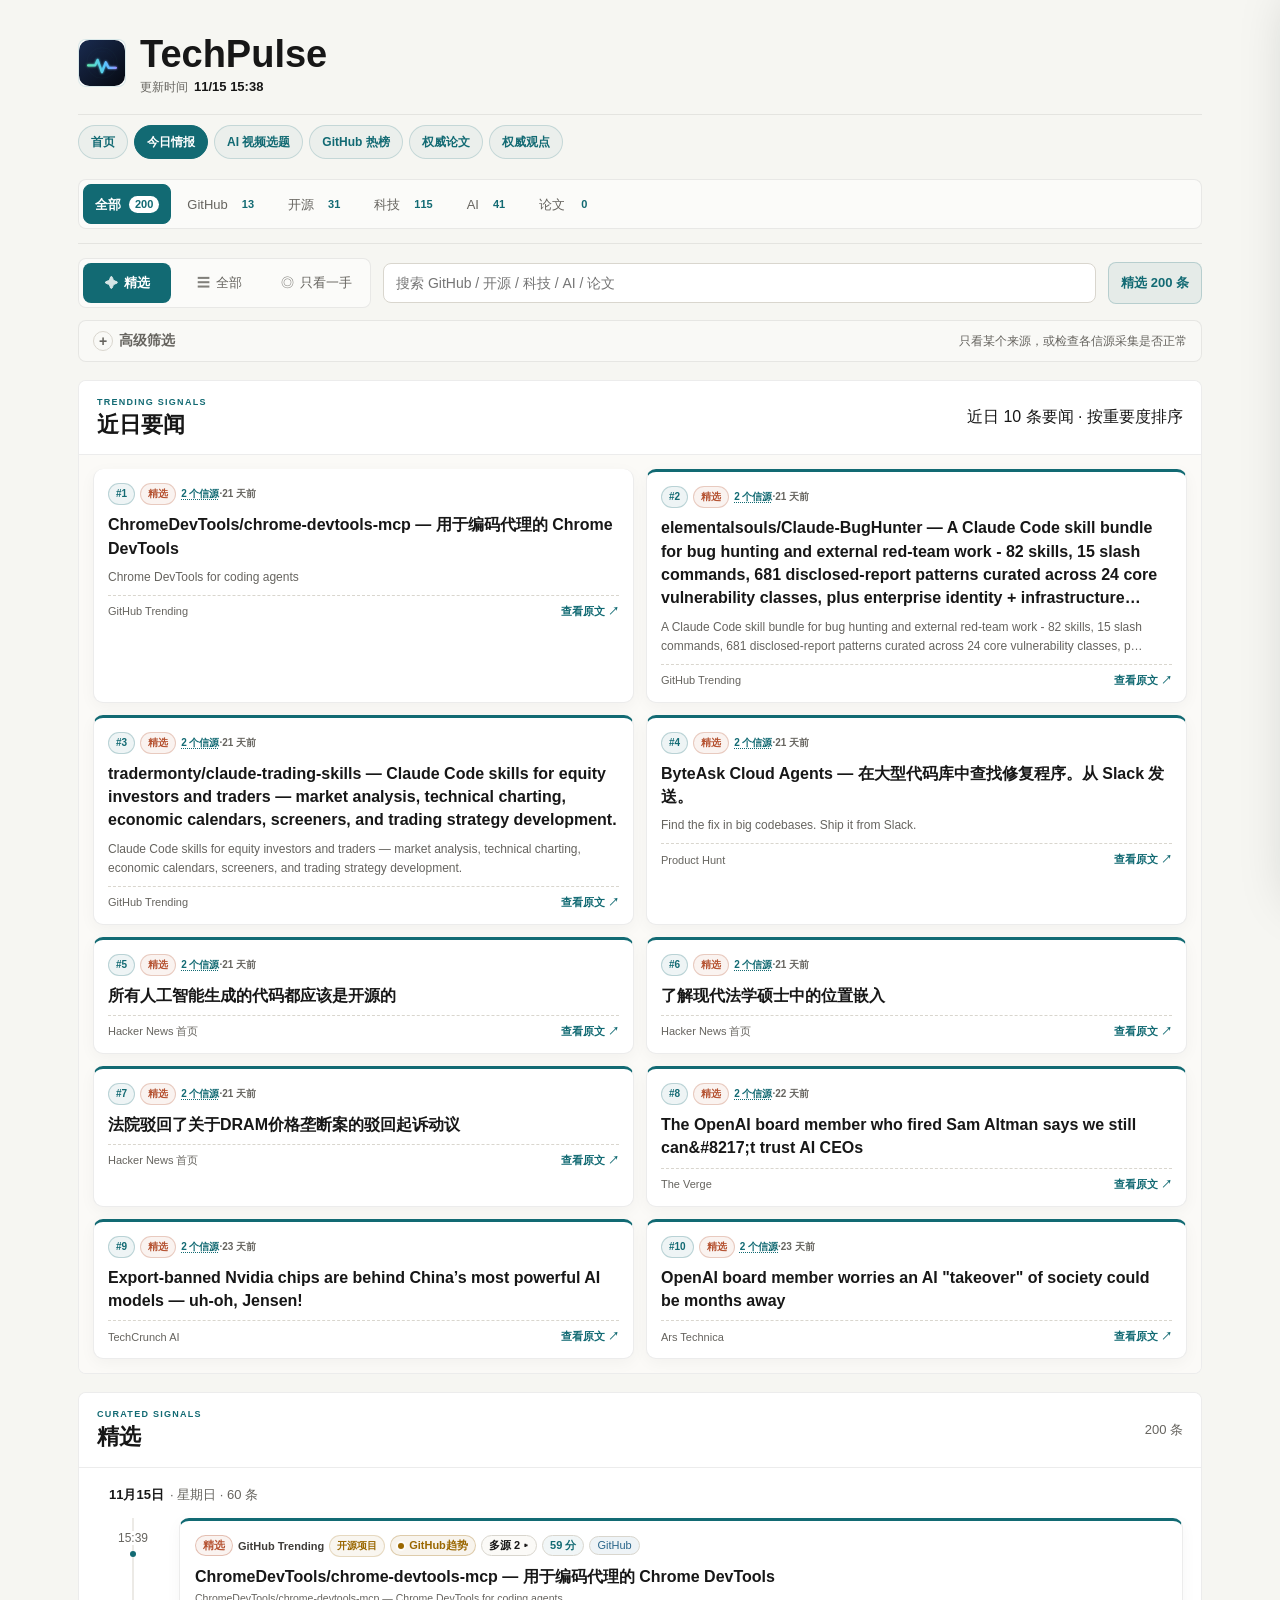
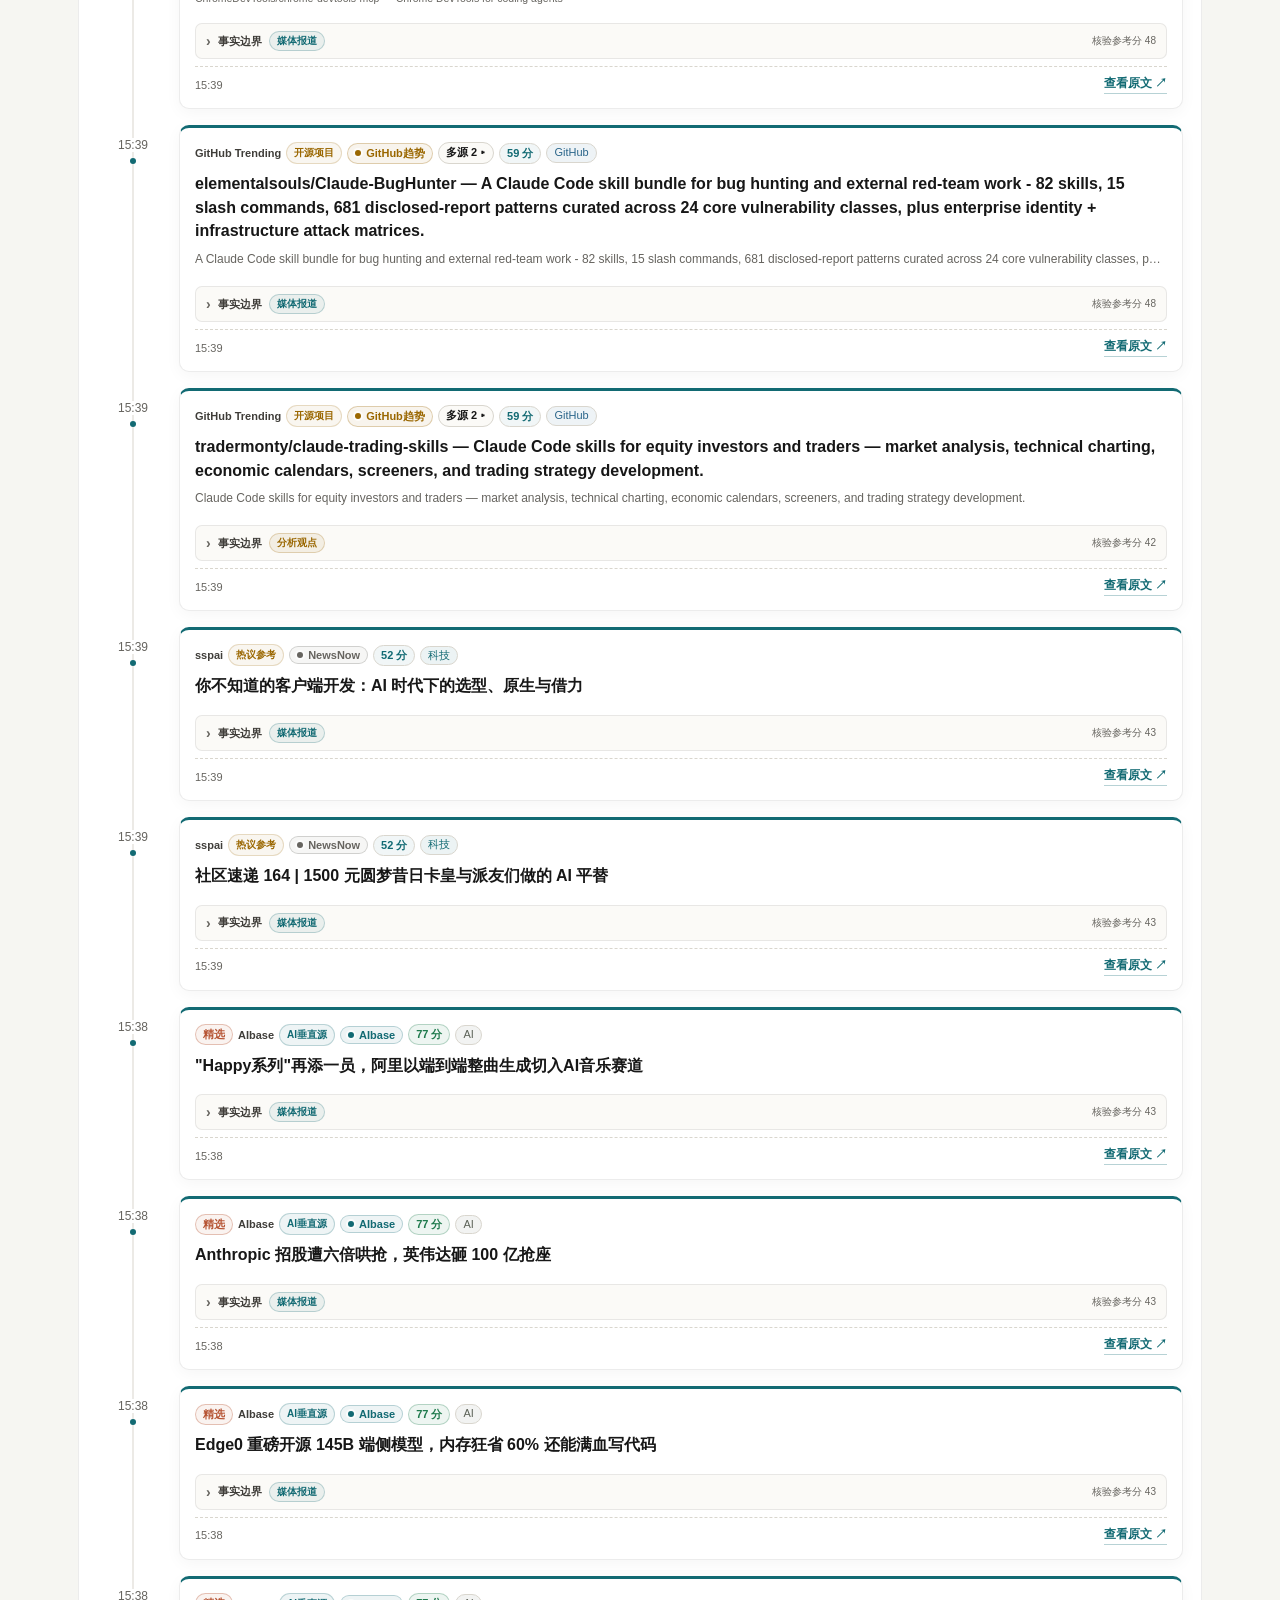
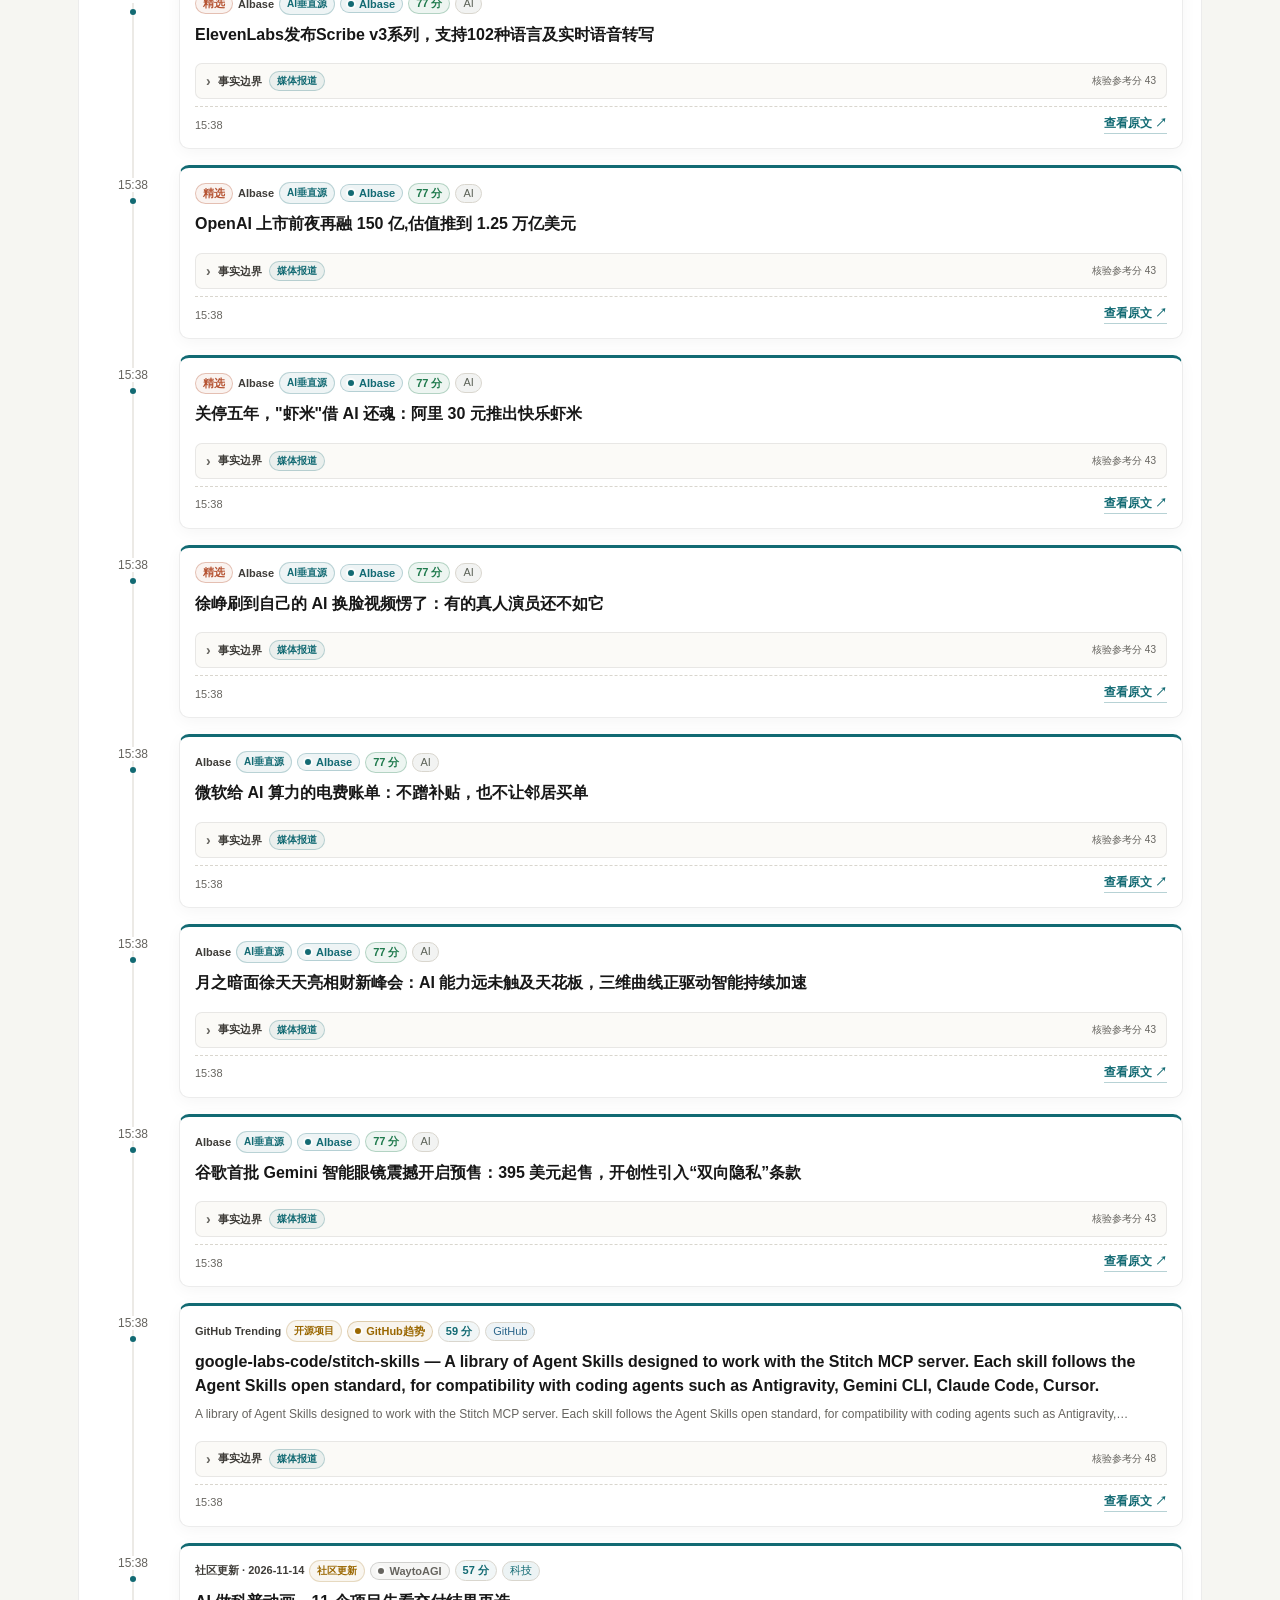
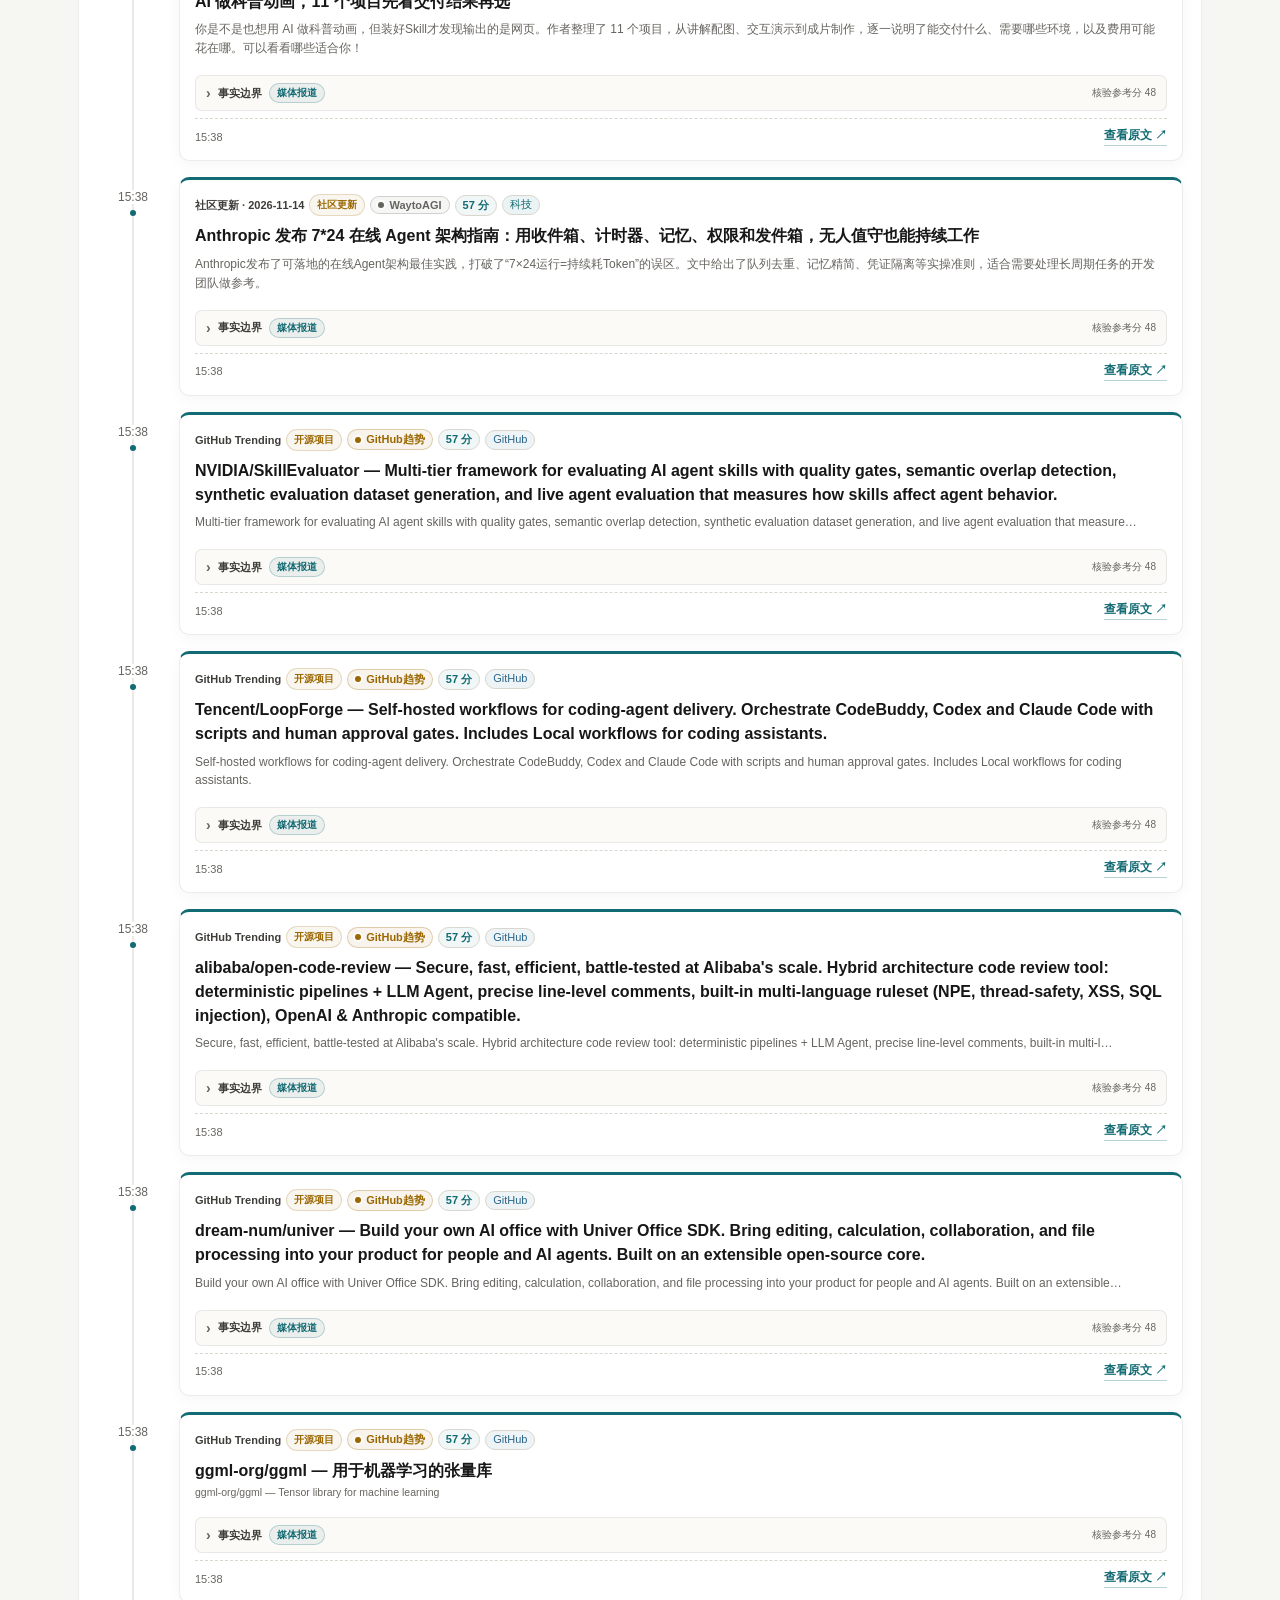
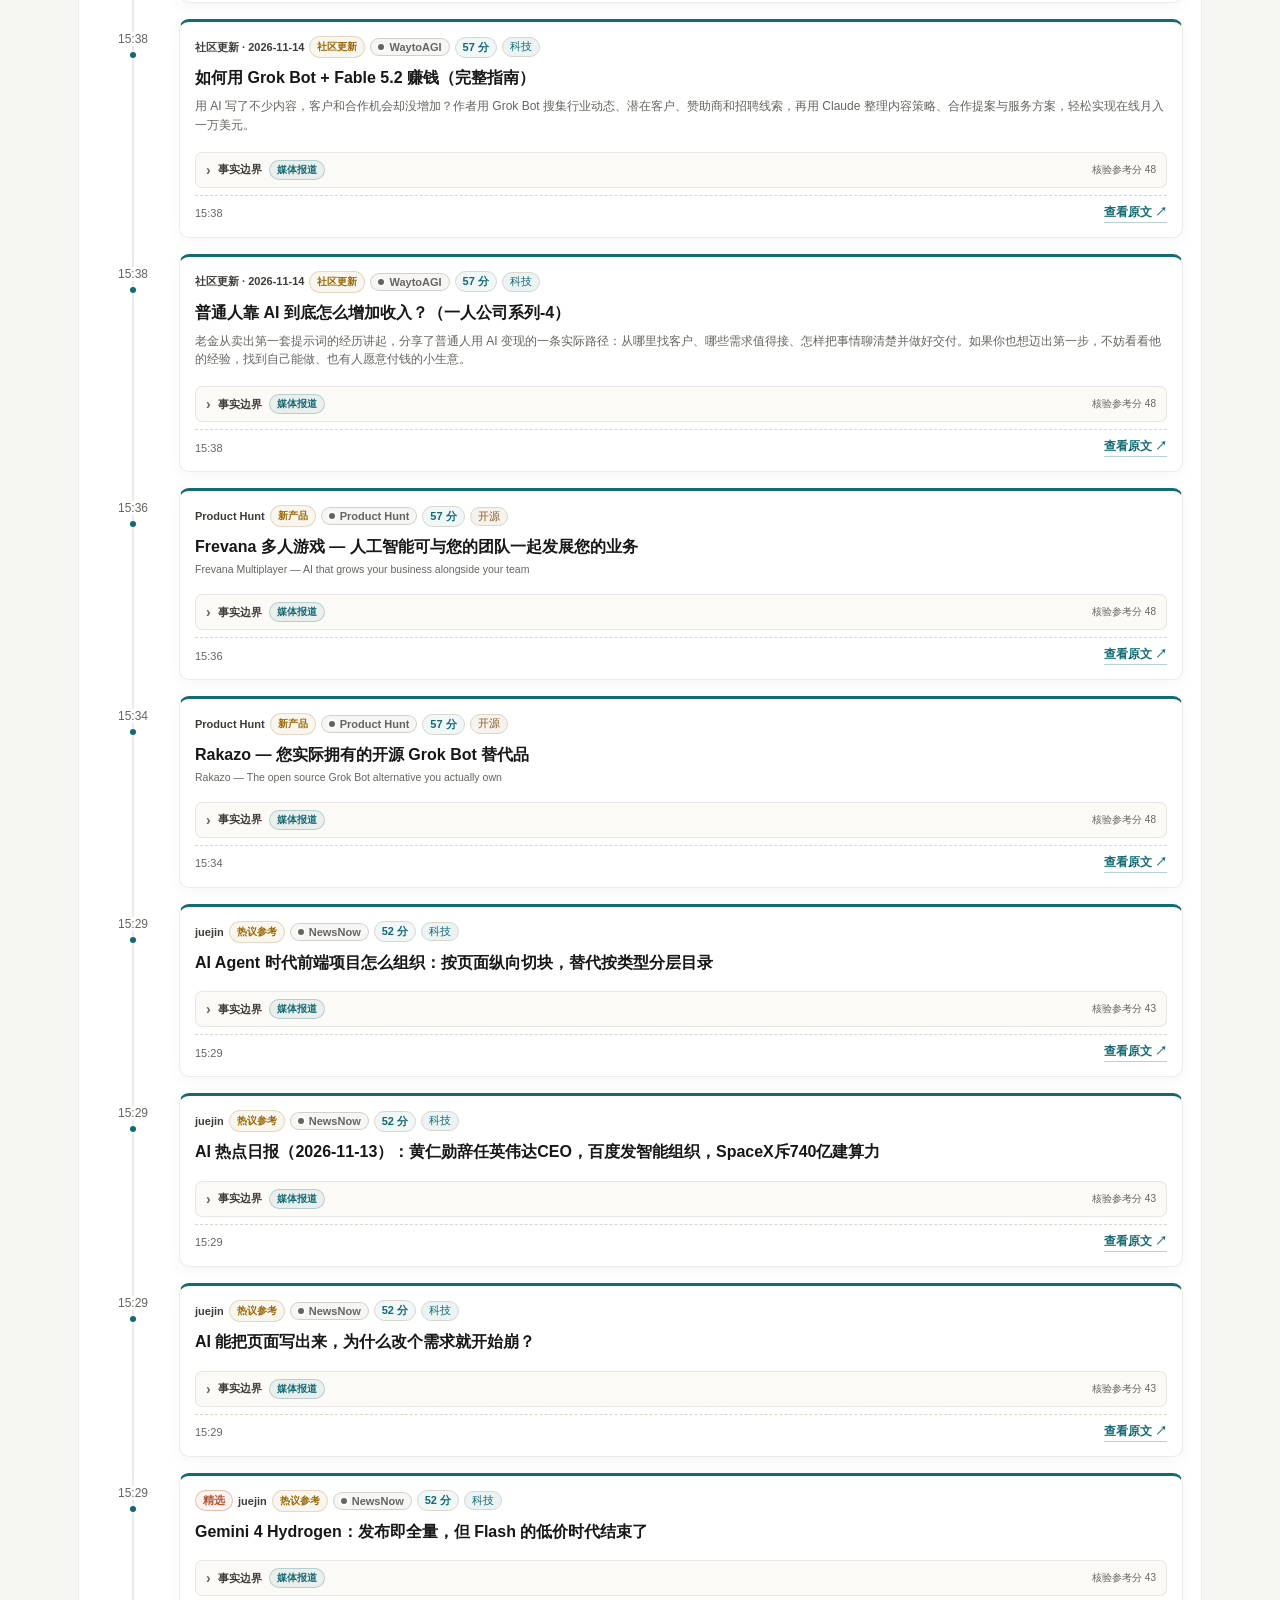
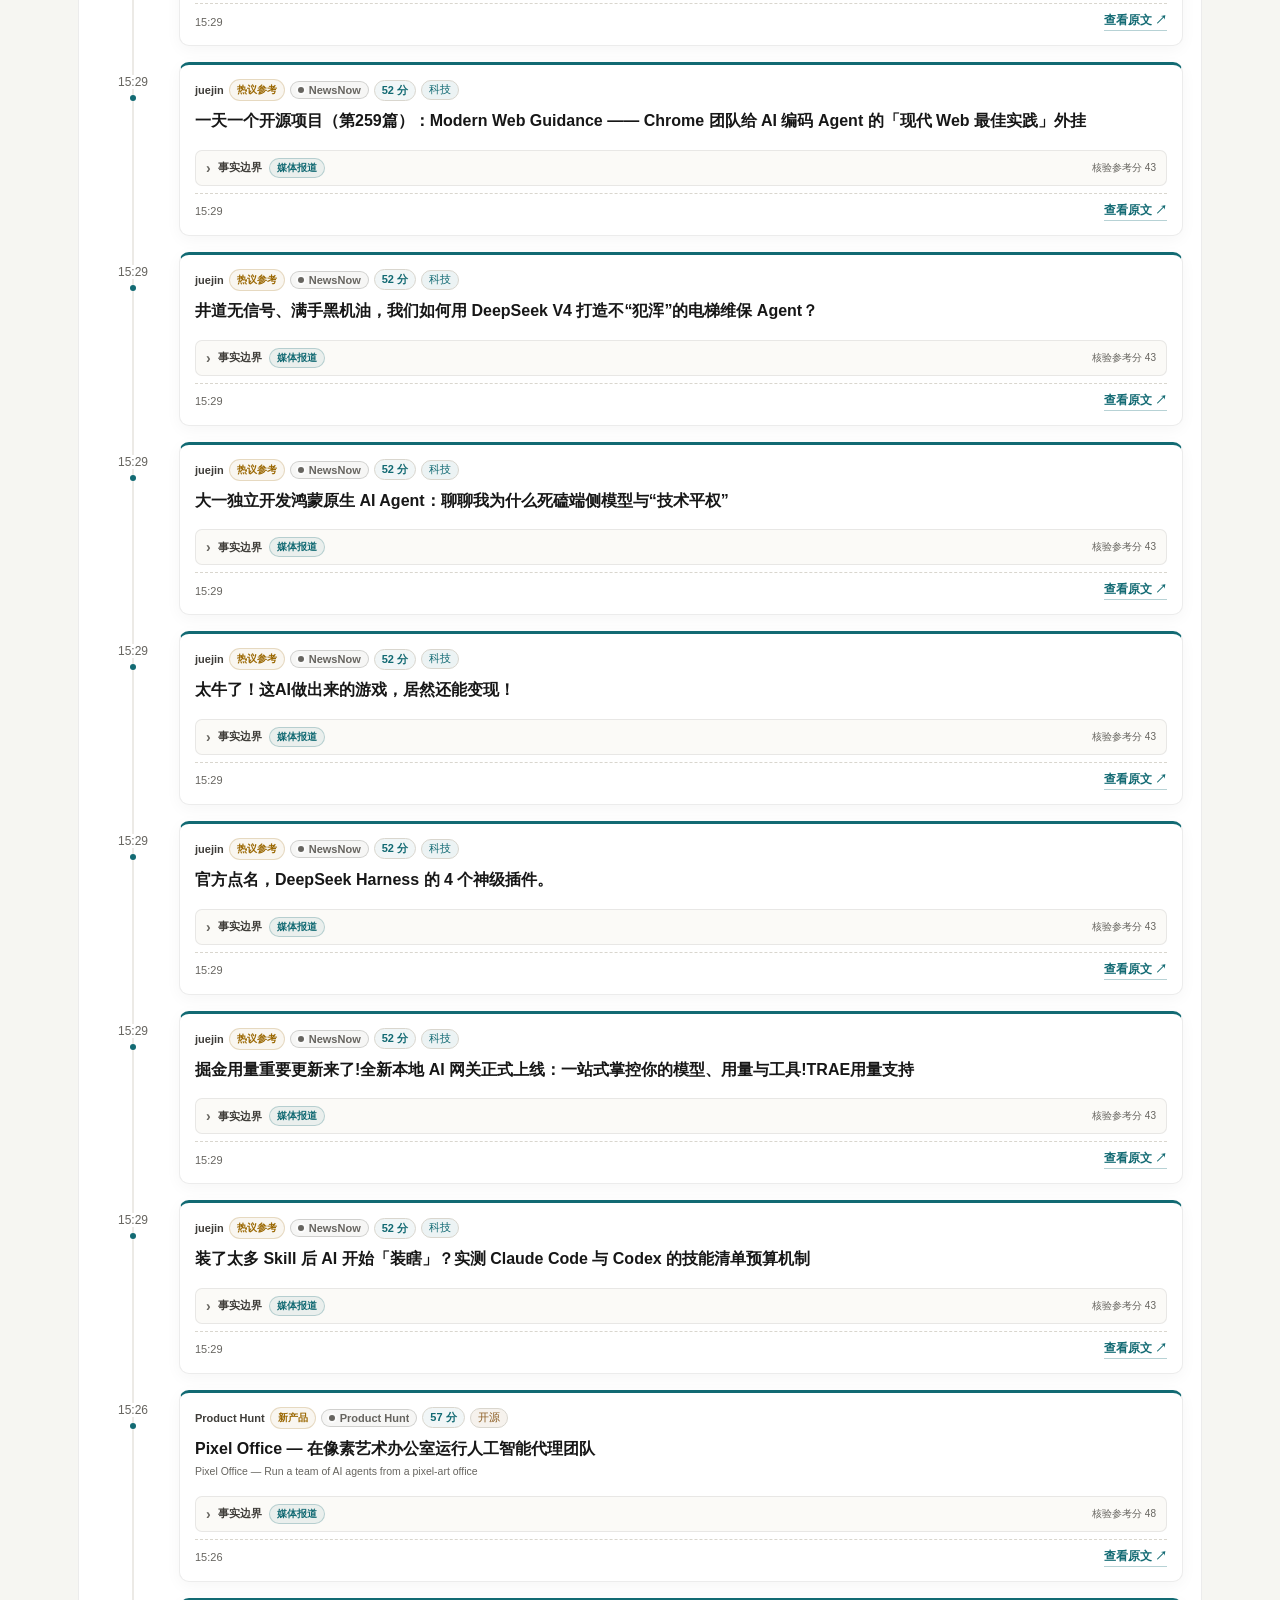
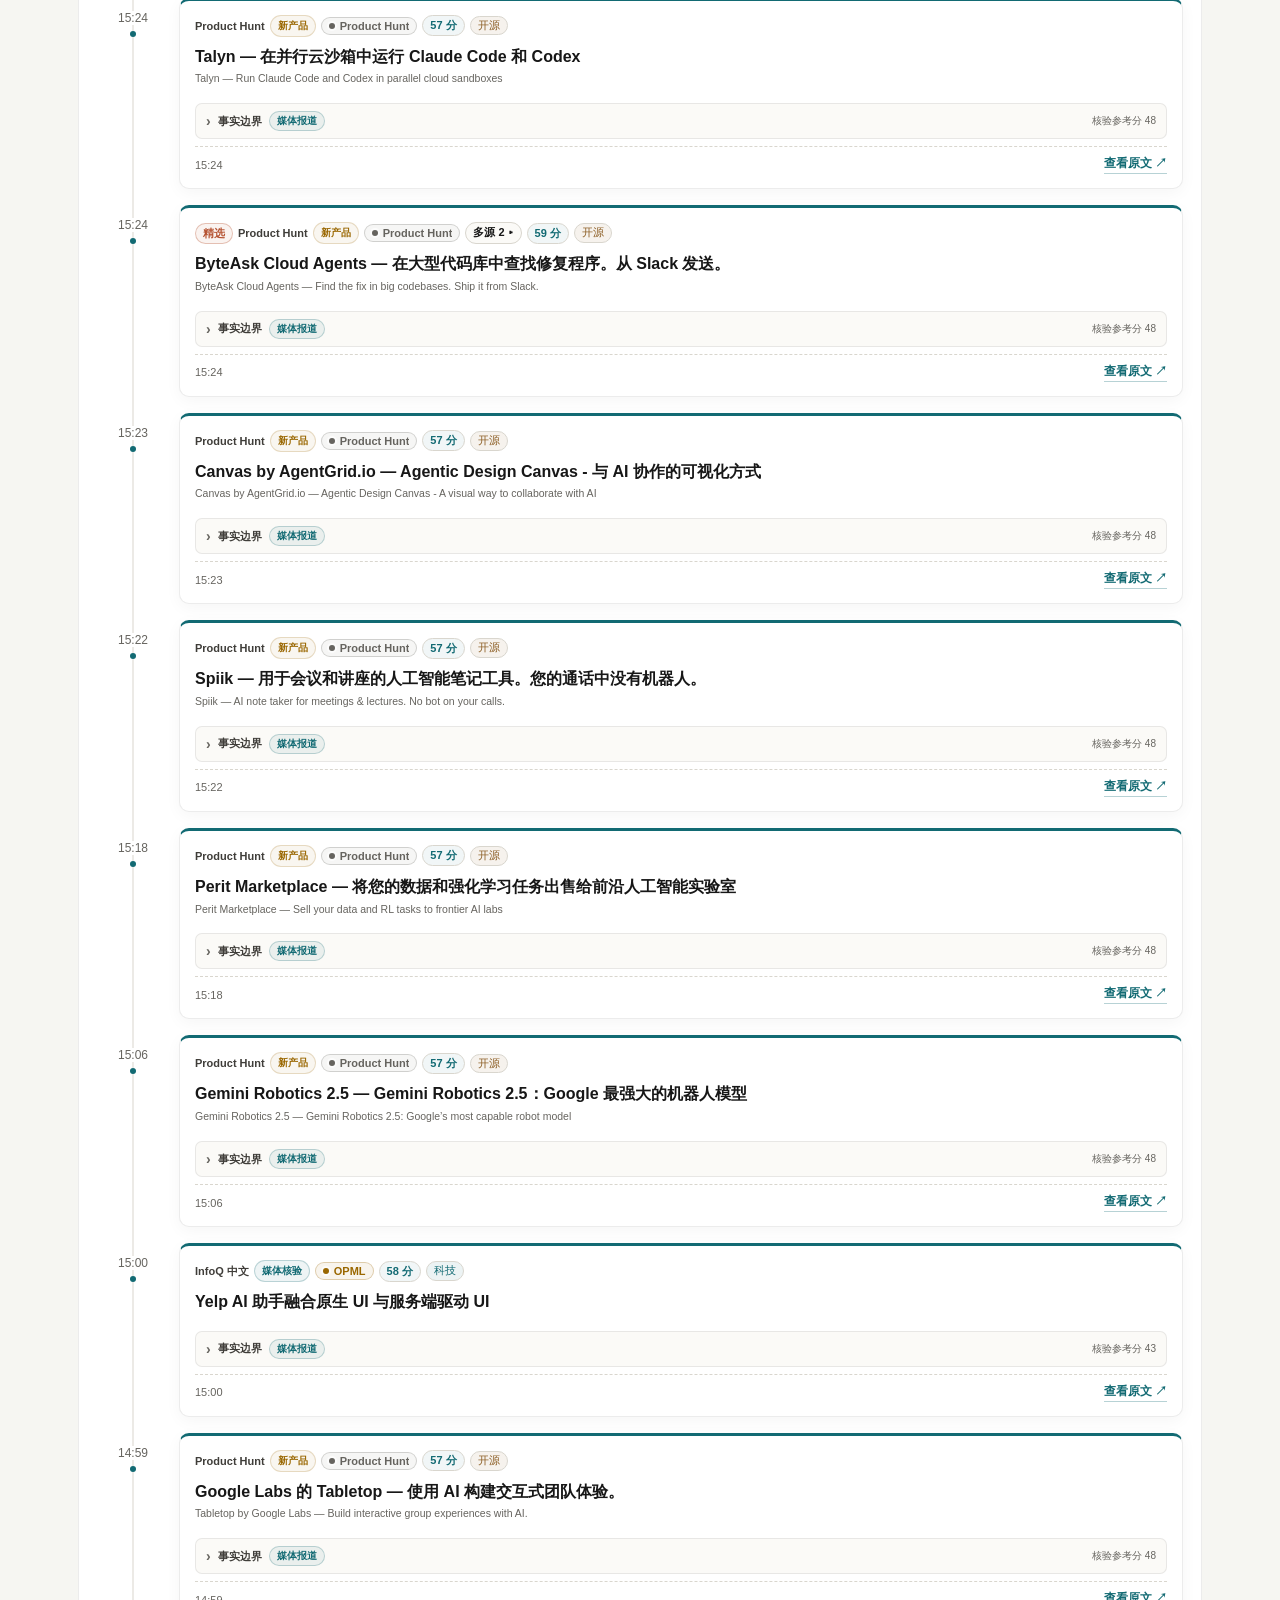
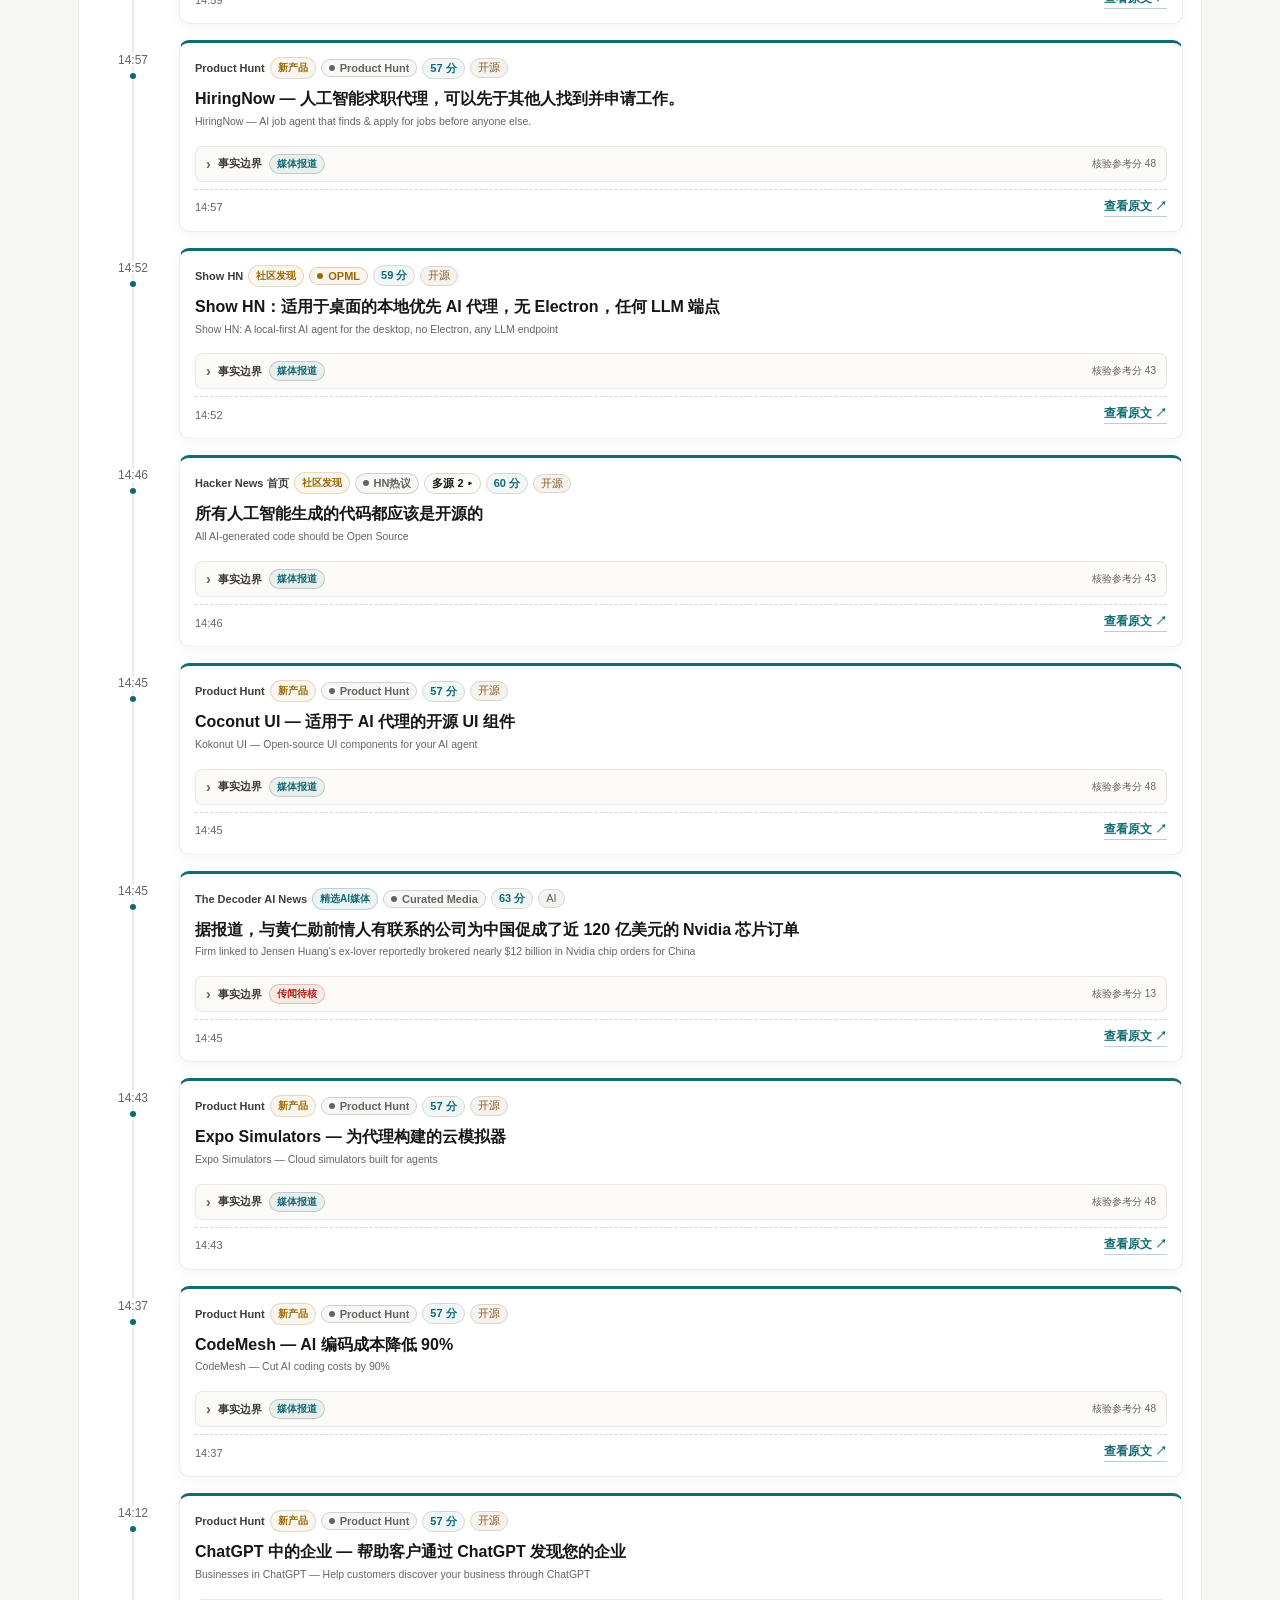
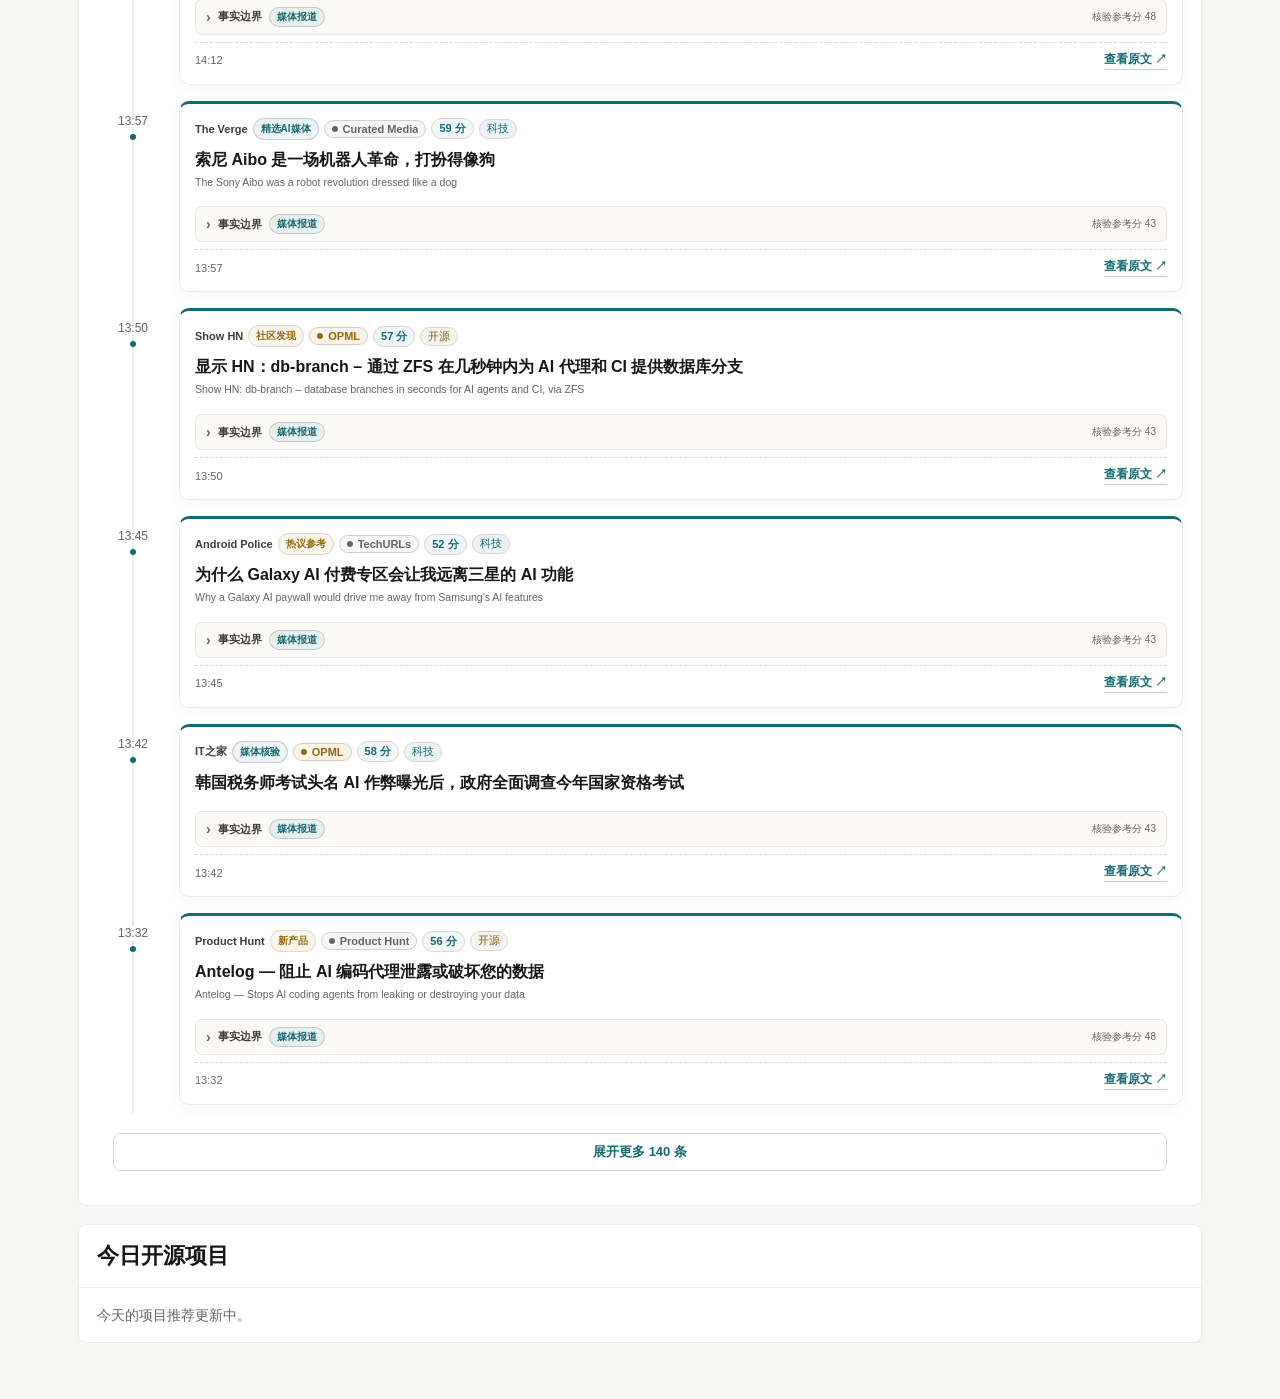
==== commit 311079f9: "feat: connect one-click sync to local Douyin refresh" ====
--- a/dashboard.html
+++ b/dashboard.html
@@ -390,6 +390,6 @@
       </article>
     </template>
     <script src="./assets/app.js?v=v2-2-20261115" defer></script>
-    <script src="./assets/douyin-v2.js?v=v2-2-20261115" defer></script>
+    <script src="./assets/douyin-v2.js?v=v2-3-sync-20261115" defer></script>
   </body>
 </html>
